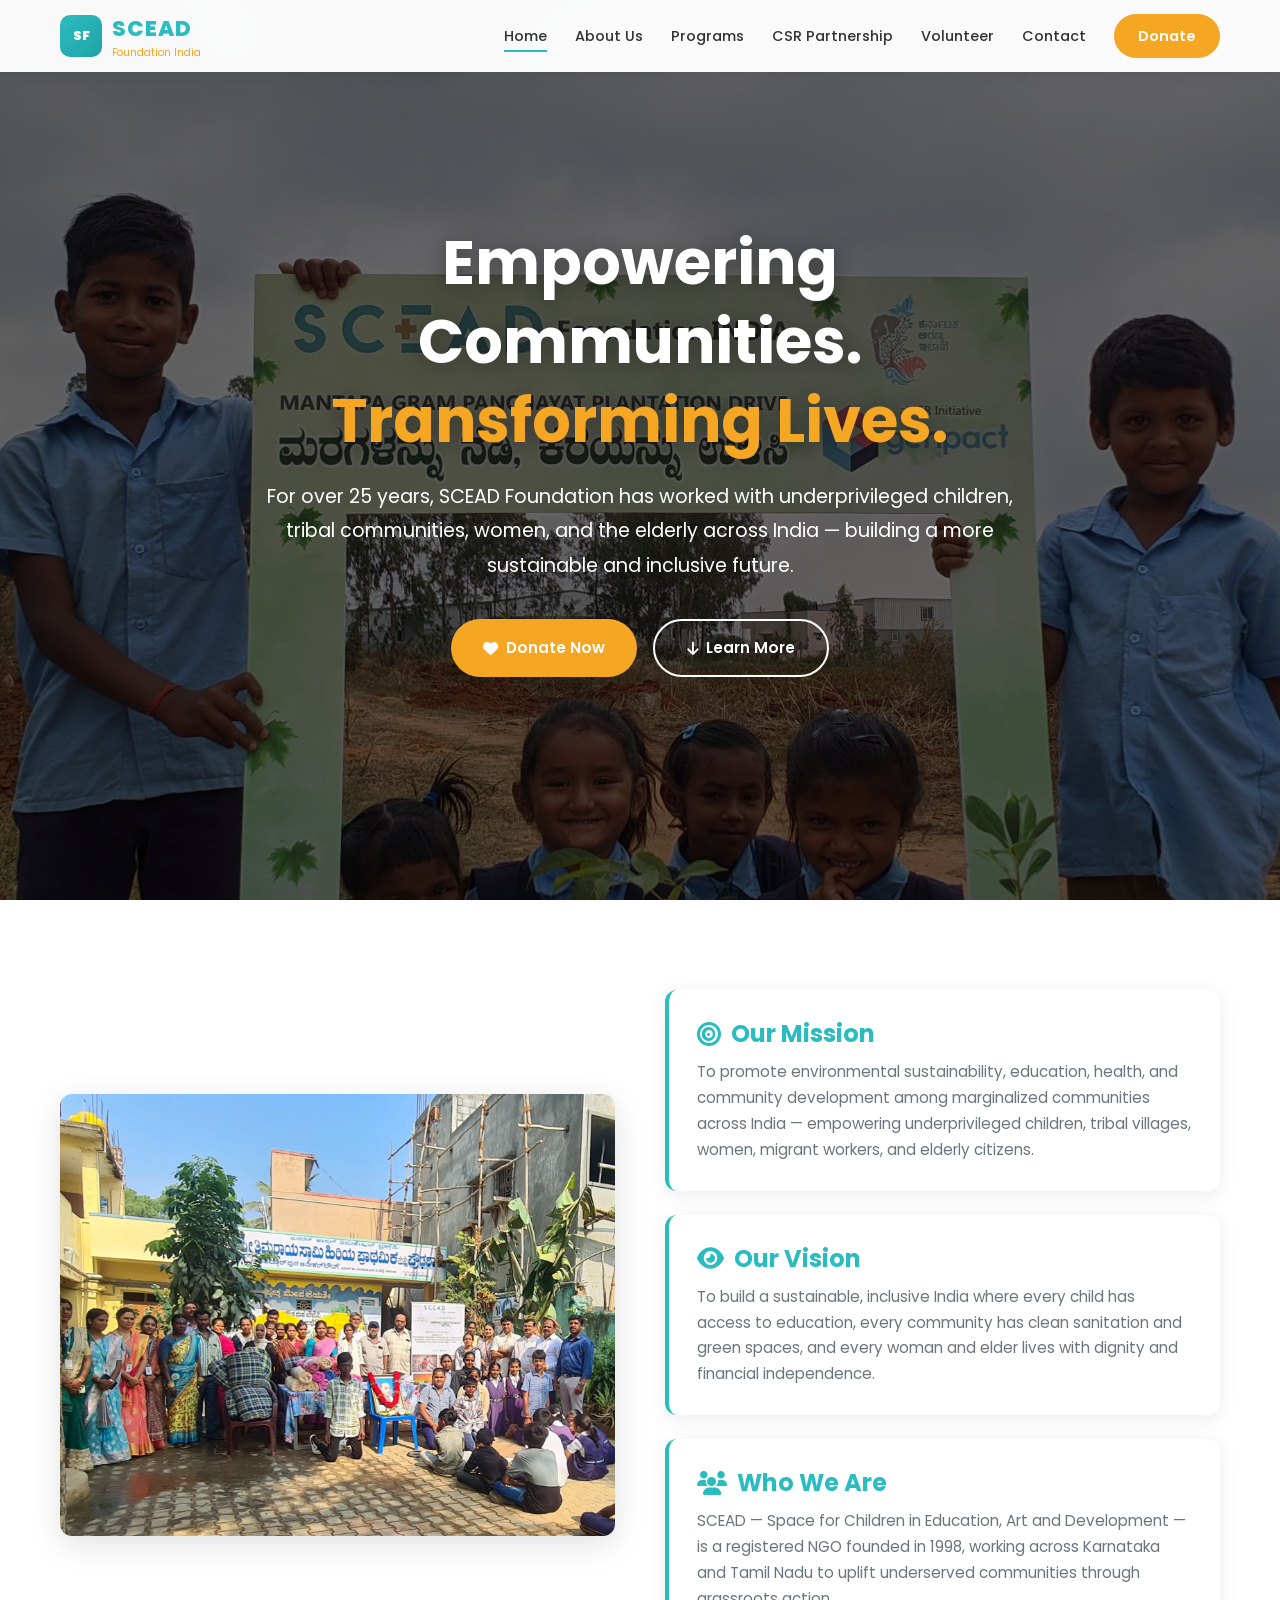
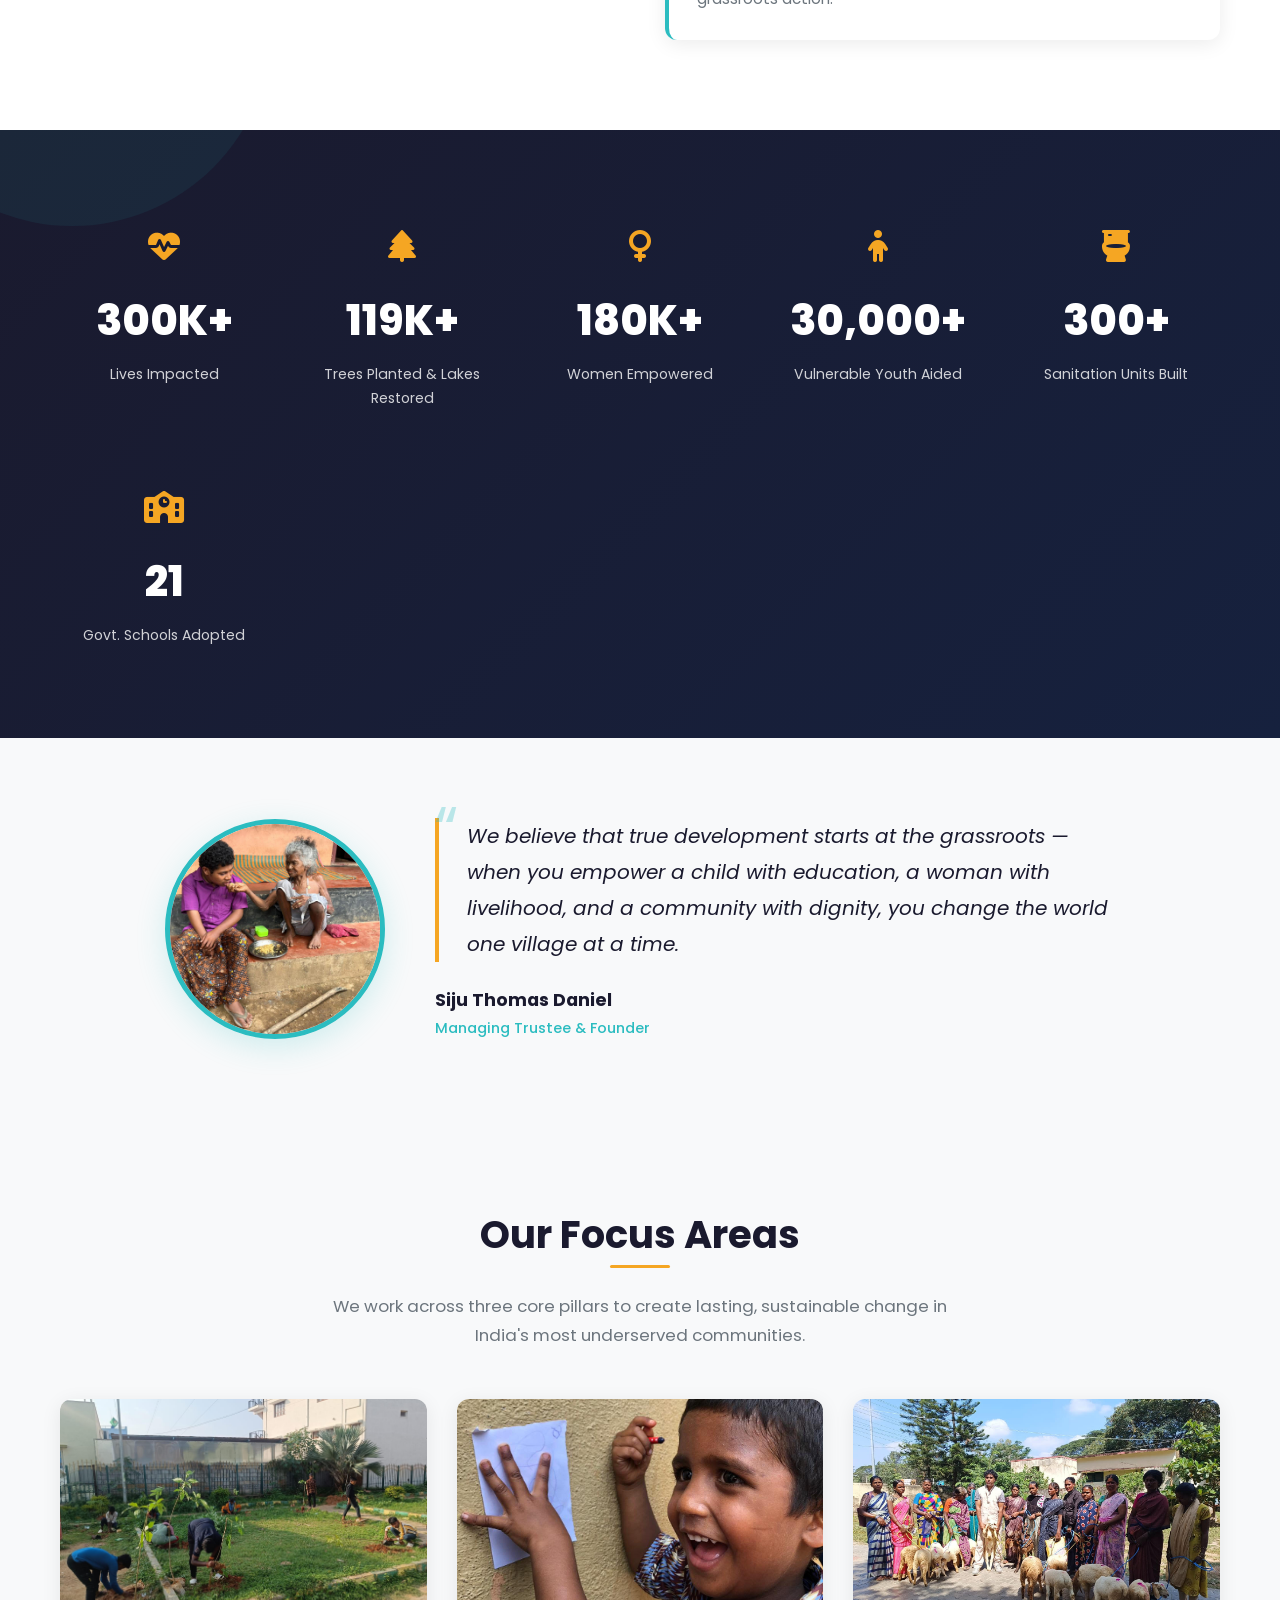
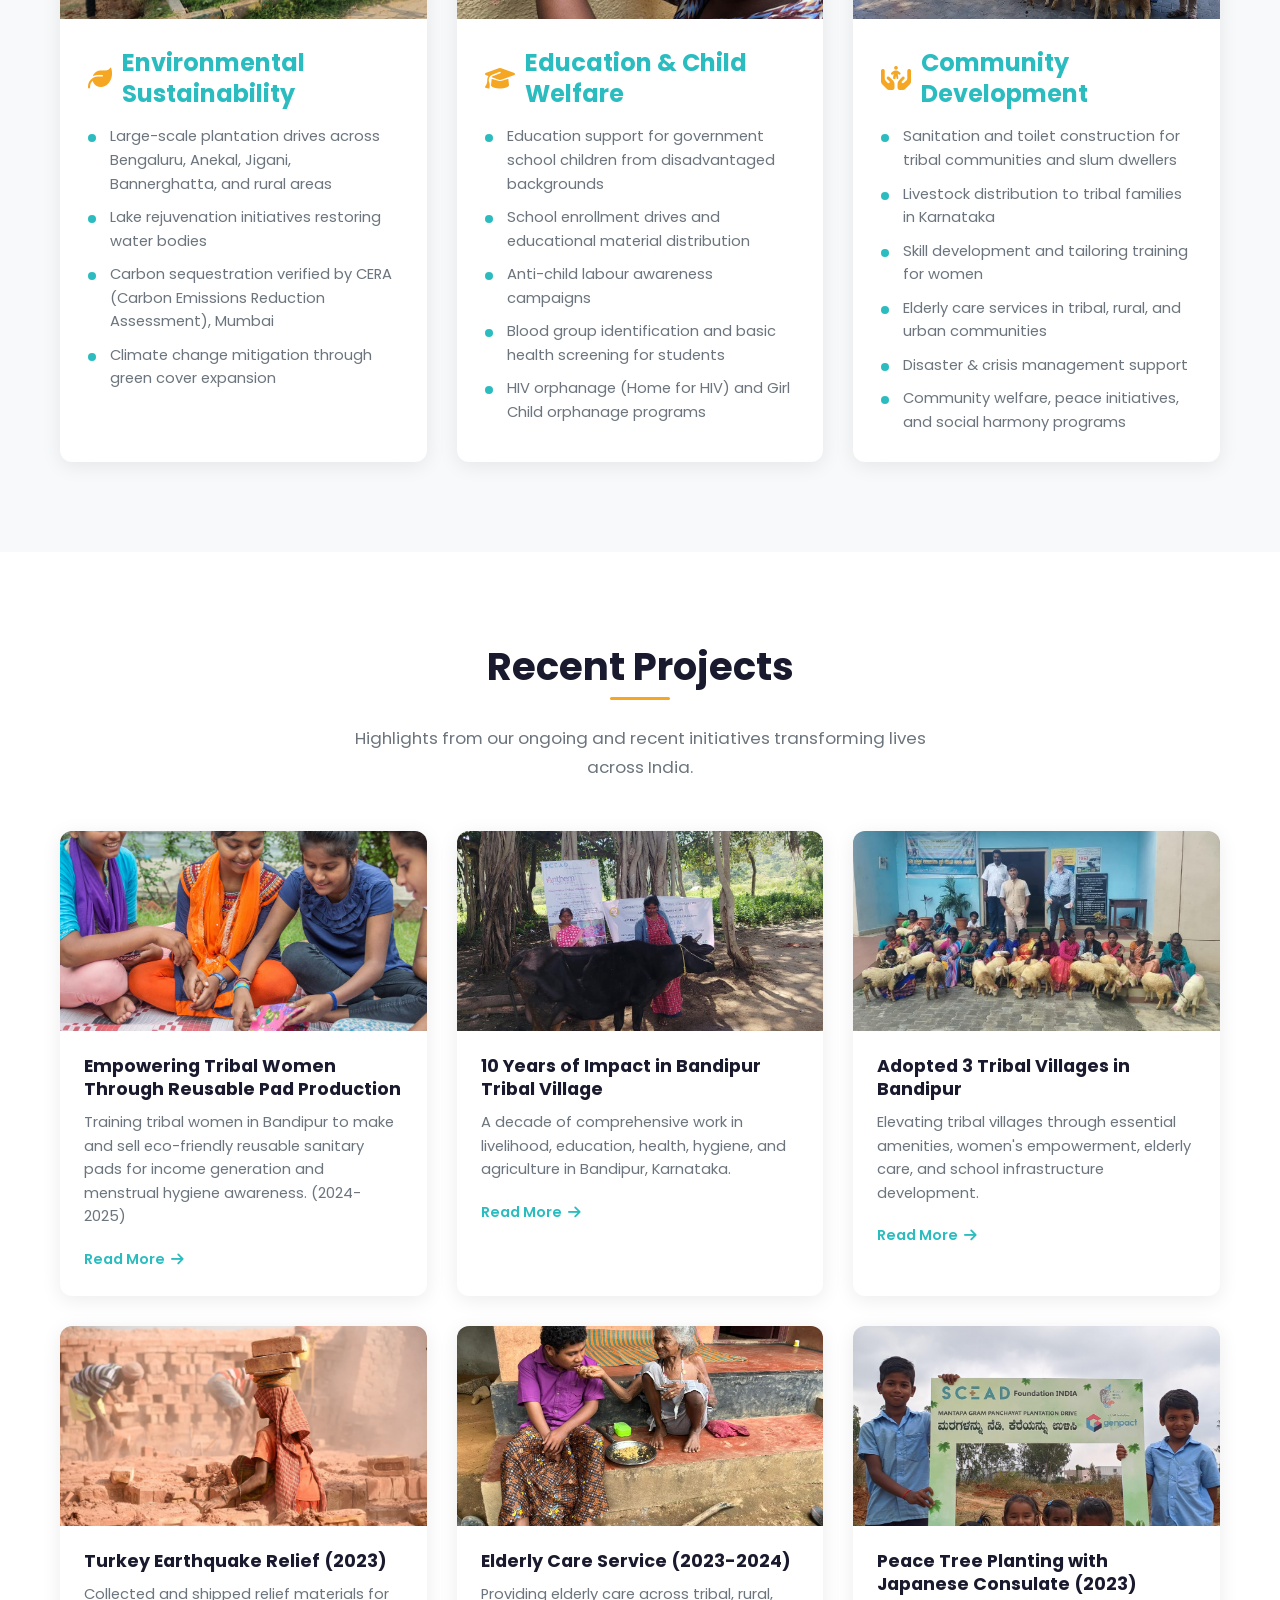
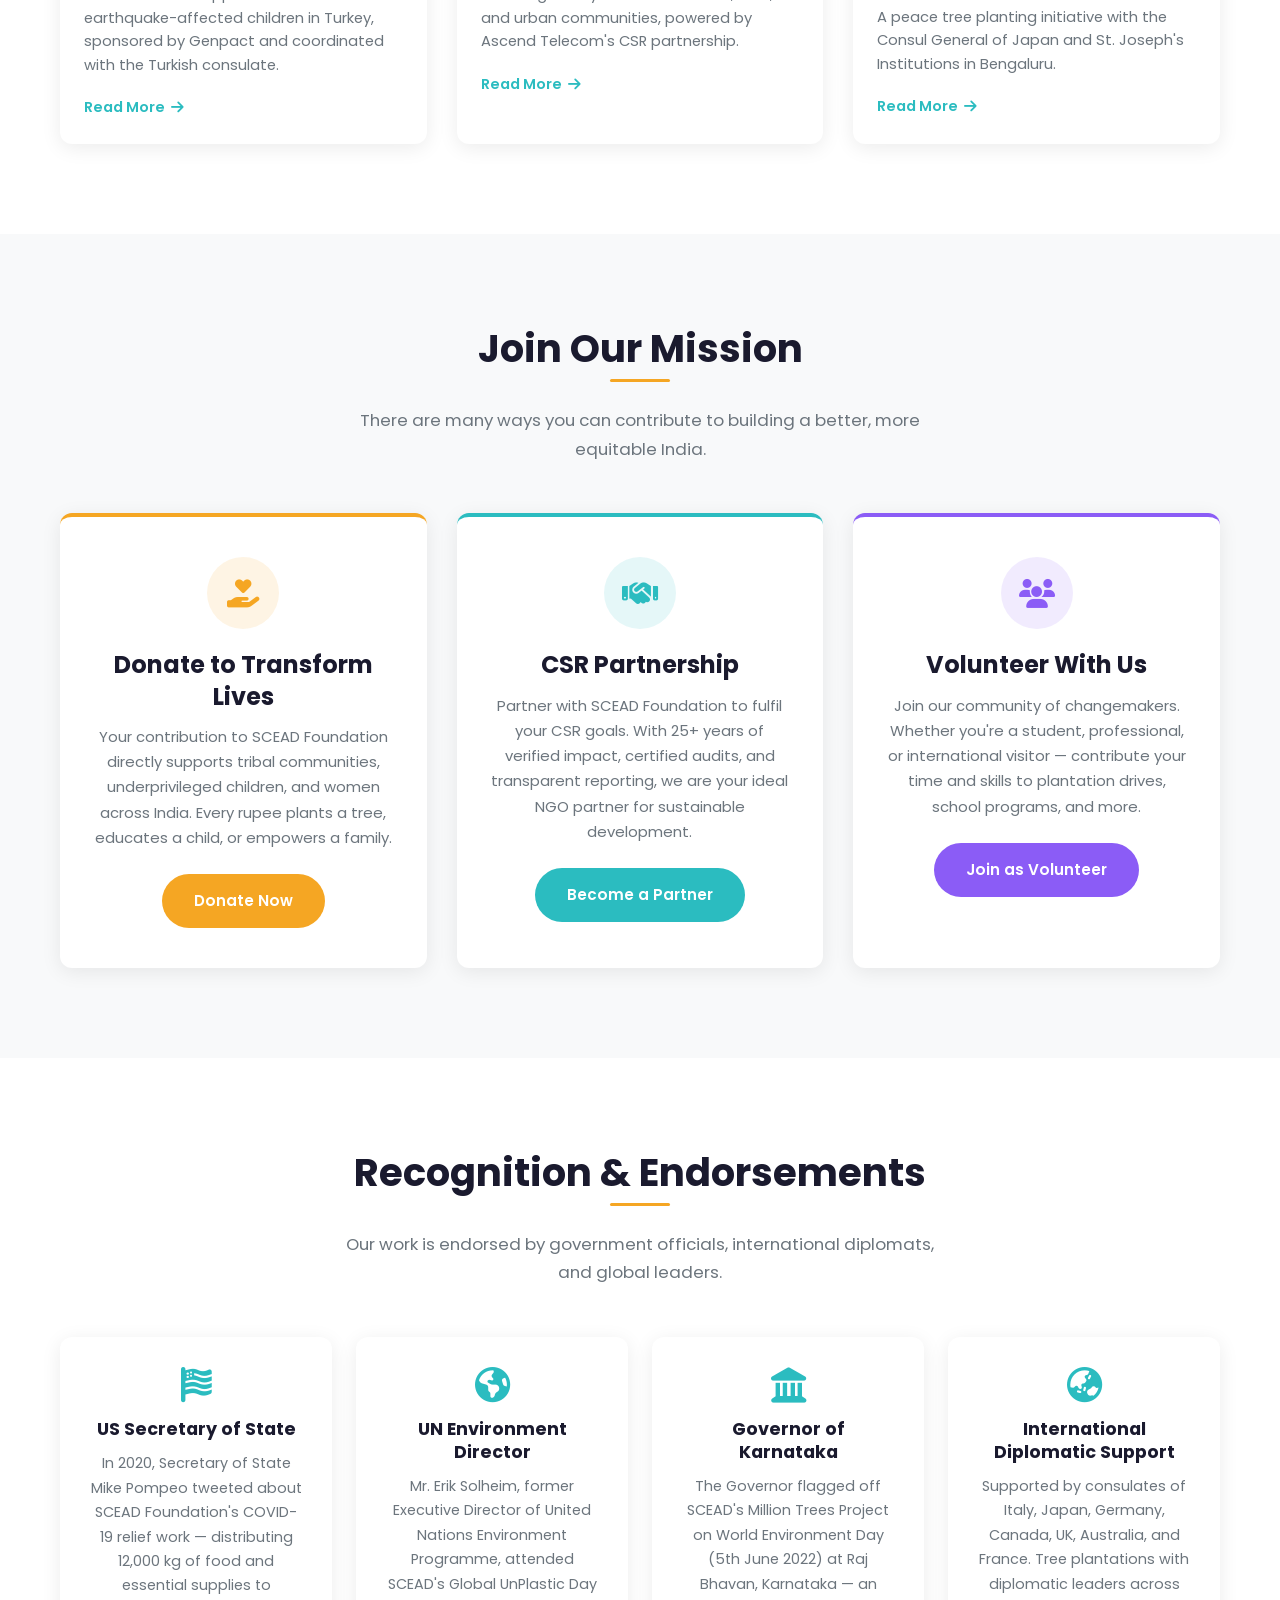
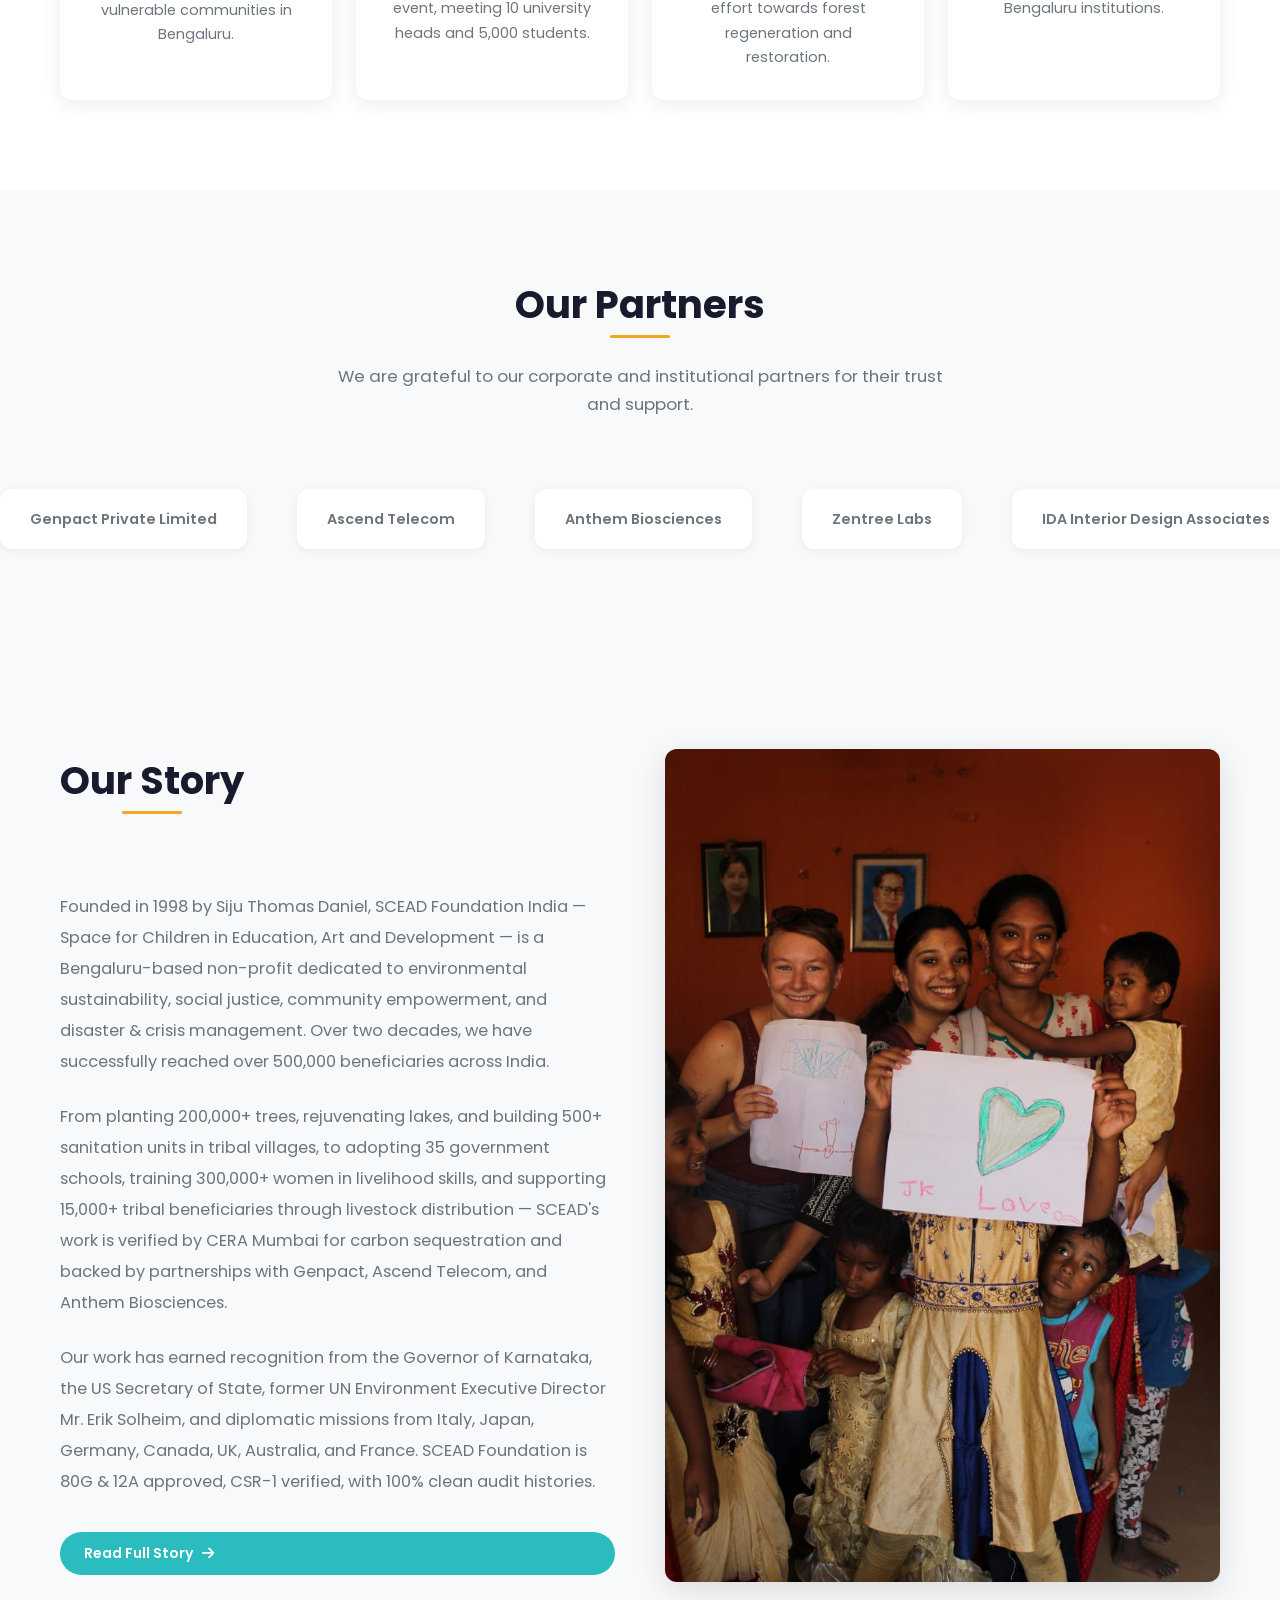
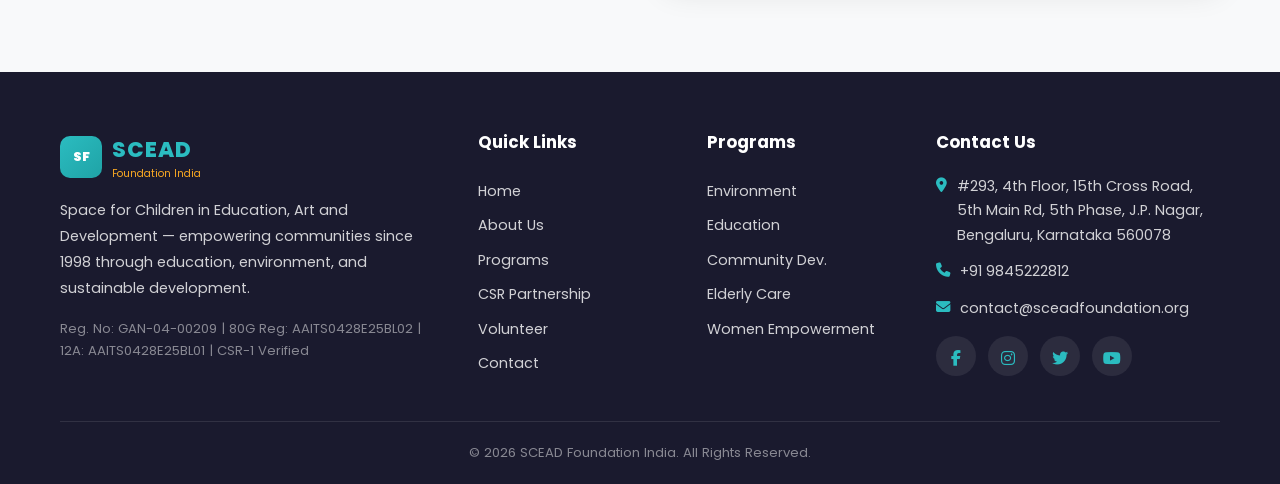
==== index.html @ 1545c1c3 "Add homepage with hero, about, impact stats, programs, projects, CTA sections" ====
<!DOCTYPE html>
<html lang="en">
<head>
  <meta charset="UTF-8">
  <meta name="viewport" content="width=device-width, initial-scale=1.0">
  <meta name="description" content="SCEAD Foundation India — Empowering communities through education, environment, and sustainable development since 1998. Donate, volunteer, or partner with us.">
  <title>SCEAD Foundation India — Empowering Communities, Transforming Lives</title>
  <link rel="preconnect" href="https://fonts.googleapis.com">
  <link rel="preconnect" href="https://fonts.gstatic.com" crossorigin>
  <link href="https://fonts.googleapis.com/css2?family=Poppins:wght@300;400;500;600;700;800&display=swap" rel="stylesheet">
  <link rel="stylesheet" href="https://cdnjs.cloudflare.com/ajax/libs/font-awesome/6.5.1/css/all.min.css">
  <link rel="stylesheet" href="styles.css">
</head>
<body>

  <!-- Navigation -->
  <nav class="navbar" role="navigation" aria-label="Main navigation">
    <div class="container">
      <a href="index.html" class="logo" aria-label="SCEAD Foundation Home">
        <div class="logo-icon">SF</div>
        <div class="logo-text">
          <span>SCEAD</span>
          <span>Foundation India</span>
        </div>
      </a>
      <div class="nav-links" id="navLinks">
        <a href="index.html" class="active">Home</a>
        <a href="about.html">About Us</a>
        <a href="programs.html">Programs</a>
        <a href="csr.html">CSR Partnership</a>
        <a href="volunteer.html">Volunteer</a>
        <a href="contact.html">Contact</a>
        <a href="#donate" class="nav-donate">Donate</a>
      </div>
      <button class="hamburger" id="hamburger" aria-label="Toggle navigation menu" aria-expanded="false">
        <span></span><span></span><span></span>
      </button>
    </div>
  </nav>

  <!-- Hero Section -->
  <section class="hero" id="home">
    <div class="hero-bg" style="background-image: url('images/children-plantation-banner.jpg');" role="img" aria-label="SCEAD Foundation school children at a plantation drive"></div>
    <div class="hero-content">
      <h1 data-aos="fade-up">Empowering Communities.<br><span>Transforming Lives.</span></h1>
      <p data-aos="fade-up" data-aos-delay="200">For over 25 years, SCEAD Foundation has worked with underprivileged children, tribal communities, women, and the elderly across India — building a more sustainable and inclusive future.</p>
      <div class="hero-buttons" data-aos="fade-up" data-aos-delay="400">
        <a href="#donate" class="btn btn-primary"><i class="fas fa-heart"></i> Donate Now</a>
        <a href="#about" class="btn btn-outline"><i class="fas fa-arrow-down"></i> Learn More</a>
      </div>
    </div>
  </section>

  <!-- About Section -->
  <section class="section" id="about">
    <div class="container">
      <div class="about-grid">
        <div class="about-image" data-aos="fade-right">
          <img src="images/community-gathering.jpg" alt="SCEAD Foundation community gathering and outreach event" loading="lazy">
        </div>
        <div class="about-cards" data-aos="fade-left">
          <div class="about-card">
            <h3><i class="fas fa-bullseye"></i> Our Mission</h3>
            <p>To promote environmental sustainability, education, health, and community development among marginalized communities across India — empowering underprivileged children, tribal villages, women, migrant workers, and elderly citizens.</p>
          </div>
          <div class="about-card">
            <h3><i class="fas fa-eye"></i> Our Vision</h3>
            <p>To build a sustainable, inclusive India where every child has access to education, every community has clean sanitation and green spaces, and every woman and elder lives with dignity and financial independence.</p>
          </div>
          <div class="about-card">
            <h3><i class="fas fa-users"></i> Who We Are</h3>
            <p>SCEAD — Space for Children in Education, Art and Development — is a registered NGO founded in 1998, working across Karnataka and Tamil Nadu to uplift underserved communities through grassroots action.</p>
          </div>
        </div>
      </div>
    </div>
  </section>

  <!-- Impact Stats -->
  <section class="stats-section" id="impact">
    <div class="container">
      <div class="stats-grid">
        <div class="stat-item" data-aos="fade-up">
          <div class="stat-icon"><i class="fas fa-heart-pulse"></i></div>
          <div class="stat-number" data-target="500" data-suffix="K+">0</div>
          <div class="stat-label">Lives Impacted</div>
        </div>
        <div class="stat-item" data-aos="fade-up" data-aos-delay="100">
          <div class="stat-icon"><i class="fas fa-tree"></i></div>
          <div class="stat-number" data-target="200" data-suffix="K+">0</div>
          <div class="stat-label">Trees Planted &amp; Lakes Restored</div>
        </div>
        <div class="stat-item" data-aos="fade-up" data-aos-delay="200">
          <div class="stat-icon"><i class="fas fa-venus"></i></div>
          <div class="stat-number" data-target="300" data-suffix="K+">0</div>
          <div class="stat-label">Women Empowered</div>
        </div>
        <div class="stat-item" data-aos="fade-up" data-aos-delay="300">
          <div class="stat-icon"><i class="fas fa-child"></i></div>
          <div class="stat-number" data-target="50000" data-suffix="+">0</div>
          <div class="stat-label">Vulnerable Youth Aided</div>
        </div>
        <div class="stat-item" data-aos="fade-up" data-aos-delay="400">
          <div class="stat-icon"><i class="fas fa-toilet"></i></div>
          <div class="stat-number" data-target="500" data-suffix="+">0</div>
          <div class="stat-label">Sanitation Units Built</div>
        </div>
        <div class="stat-item" data-aos="fade-up" data-aos-delay="500">
          <div class="stat-icon"><i class="fas fa-school"></i></div>
          <div class="stat-number" data-target="35" data-suffix="">0</div>
          <div class="stat-label">Govt. Schools Adopted</div>
        </div>
      </div>
    </div>
  </section>

  <!-- Founder Quote -->
  <section class="founder-section" id="founder">
    <div class="container">
      <div class="founder-grid">
        <div class="founder-photo" data-aos="zoom-in">
          <img src="images/elderly-care.jpg" alt="SCEAD Foundation founder's grassroots work with communities" loading="lazy">
        </div>
        <div class="founder-content" data-aos="fade-left">
          <blockquote>
            We believe that true development starts at the grassroots — when you empower a child with education, a woman with livelihood, and a community with dignity, you change the world one village at a time.
          </blockquote>
          <div class="founder-name">Siju Thomas Daniel</div>
          <div class="founder-title">Managing Trustee &amp; Founder</div>
        </div>
      </div>
    </div>
  </section>

  <!-- Focus Areas -->
  <section class="section section-alt" id="programs">
    <div class="container">
      <div class="section-header" data-aos="fade-up">
        <h2>Our Focus Areas</h2>
        <p>We work across three core pillars to create lasting, sustainable change in India's most underserved communities.</p>
      </div>
      <div class="focus-grid">
        <!-- Card 1 -->
        <div class="focus-card" data-aos="fade-up">
          <div class="focus-card-image">
            <img src="images/plantation-drive.jpg" alt="SCEAD Foundation tree plantation drive in Bengaluru" loading="lazy">
          </div>
          <div class="focus-card-body">
            <h3><i class="fas fa-leaf"></i> Environmental Sustainability</h3>
            <ul>
              <li>Large-scale plantation drives across Bengaluru, Anekal, Jigani, Bannerghatta, and rural areas</li>
              <li>Lake rejuvenation initiatives restoring water bodies</li>
              <li>Carbon sequestration verified by CERA (Carbon Emissions Reduction Assessment), Mumbai</li>
              <li>Climate change mitigation through green cover expansion</li>
            </ul>
          </div>
        </div>
        <!-- Card 2 -->
        <div class="focus-card" data-aos="fade-up" data-aos-delay="150">
          <div class="focus-card-image">
            <img src="images/child-learning.jpg" alt="SCEAD Foundation education support for underprivileged child" loading="lazy">
          </div>
          <div class="focus-card-body">
            <h3><i class="fas fa-graduation-cap"></i> Education &amp; Child Welfare</h3>
            <ul>
              <li>Education support for government school children from disadvantaged backgrounds</li>
              <li>School enrollment drives and educational material distribution</li>
              <li>Anti-child labour awareness campaigns</li>
              <li>Blood group identification and basic health screening for students</li>
              <li>HIV orphanage (Home for HIV) and Girl Child orphanage programs</li>
            </ul>
          </div>
        </div>
        <!-- Card 3 -->
        <div class="focus-card" data-aos="fade-up" data-aos-delay="300">
          <div class="focus-card-image">
            <img src="images/livestock-distribution-women.jpg" alt="SCEAD Foundation livestock distribution to tribal women" loading="lazy">
          </div>
          <div class="focus-card-body">
            <h3><i class="fas fa-hands-holding-child"></i> Community Development</h3>
            <ul>
              <li>Sanitation and toilet construction for tribal communities and slum dwellers</li>
              <li>Livestock distribution to tribal families in Karnataka</li>
              <li>Skill development and tailoring training for women</li>
              <li>Elderly care services in tribal, rural, and urban communities</li>
              <li>Disaster &amp; crisis management support</li>
              <li>Community welfare, peace initiatives, and social harmony programs</li>
            </ul>
          </div>
        </div>
      </div>
    </div>
  </section>

  <!-- Key Projects -->
  <section class="section" id="projects">
    <div class="container">
      <div class="section-header" data-aos="fade-up">
        <h2>Recent Projects</h2>
        <p>Highlights from our ongoing and recent initiatives transforming lives across India.</p>
      </div>
      <div class="projects-grid">
        <div class="project-card" data-aos="fade-up">
          <div class="project-card-image">
            <img src="images/saukhyam-pads.avif" alt="Tribal women making reusable sanitary pads — Saukhyam project" loading="lazy">
          </div>
          <div class="project-card-body">
            <h3>Empowering Tribal Women Through Reusable Pad Production</h3>
            <p>Training tribal women in Bandipur to make and sell eco-friendly reusable sanitary pads for income generation and menstrual hygiene awareness. (2024-2025)</p>
            <a href="programs.html" class="btn-sm">Read More <i class="fas fa-arrow-right"></i></a>
          </div>
        </div>
        <div class="project-card" data-aos="fade-up" data-aos-delay="100">
          <div class="project-card-image">
            <img src="images/cow-distribution-tribal.jpg" alt="SCEAD Foundation cow distribution in Bandipur tribal village" loading="lazy">
          </div>
          <div class="project-card-body">
            <h3>10 Years of Impact in Bandipur Tribal Village</h3>
            <p>A decade of comprehensive work in livelihood, education, health, hygiene, and agriculture in Bandipur, Karnataka.</p>
            <a href="programs.html" class="btn-sm">Read More <i class="fas fa-arrow-right"></i></a>
          </div>
        </div>
        <div class="project-card" data-aos="fade-up" data-aos-delay="200">
          <div class="project-card-image">
            <img src="images/livestock-event-group.jpg" alt="SCEAD Foundation tribal village adoption — livestock support" loading="lazy">
          </div>
          <div class="project-card-body">
            <h3>Adopted 3 Tribal Villages in Bandipur</h3>
            <p>Elevating tribal villages through essential amenities, women's empowerment, elderly care, and school infrastructure development.</p>
            <a href="programs.html" class="btn-sm">Read More <i class="fas fa-arrow-right"></i></a>
          </div>
        </div>
        <div class="project-card" data-aos="fade-up" data-aos-delay="100">
          <div class="project-card-image">
            <img src="images/child-labor-brickkilns.webp" alt="Child labor awareness — supporting vulnerable children" loading="lazy">
          </div>
          <div class="project-card-body">
            <h3>Turkey Earthquake Relief (2023)</h3>
            <p>Collected and shipped relief materials for earthquake-affected children in Turkey, sponsored by Genpact and coordinated with the Turkish consulate.</p>
            <a href="programs.html" class="btn-sm">Read More <i class="fas fa-arrow-right"></i></a>
          </div>
        </div>
        <div class="project-card" data-aos="fade-up" data-aos-delay="200">
          <div class="project-card-image">
            <img src="images/elderly-care.jpg" alt="SCEAD Foundation elderly care service" loading="lazy">
          </div>
          <div class="project-card-body">
            <h3>Elderly Care Service (2023-2024)</h3>
            <p>Providing elderly care across tribal, rural, and urban communities, powered by Ascend Telecom's CSR partnership.</p>
            <a href="programs.html" class="btn-sm">Read More <i class="fas fa-arrow-right"></i></a>
          </div>
        </div>
        <div class="project-card" data-aos="fade-up" data-aos-delay="300">
          <div class="project-card-image">
            <img src="images/children-plantation-banner.jpg" alt="SCEAD Foundation peace tree planting initiative" loading="lazy">
          </div>
          <div class="project-card-body">
            <h3>Peace Tree Planting with Japanese Consulate (2023)</h3>
            <p>A peace tree planting initiative with the Consul General of Japan and St. Joseph's Institutions in Bengaluru.</p>
            <a href="programs.html" class="btn-sm">Read More <i class="fas fa-arrow-right"></i></a>
          </div>
        </div>
      </div>
    </div>
  </section>

  <!-- CTA Cards -->
  <section class="section section-alt" id="donate">
    <div class="container">
      <div class="section-header" data-aos="fade-up">
        <h2>Join Our Mission</h2>
        <p>There are many ways you can contribute to building a better, more equitable India.</p>
      </div>
      <div class="cta-grid">
        <div class="cta-card" data-aos="fade-up">
          <div class="cta-icon"><i class="fas fa-hand-holding-heart"></i></div>
          <h3>Donate to Transform Lives</h3>
          <p>Your contribution to SCEAD Foundation directly supports tribal communities, underprivileged children, and women across India. Every rupee plants a tree, educates a child, or empowers a family.</p>
          <a href="#donate" class="btn btn-primary">Donate Now</a>
        </div>
        <div class="cta-card" data-aos="fade-up" data-aos-delay="150">
          <div class="cta-icon"><i class="fas fa-handshake"></i></div>
          <h3>CSR Partnership</h3>
          <p>Partner with SCEAD Foundation to fulfil your CSR goals. With 25+ years of verified impact, certified audits, and transparent reporting, we are your ideal NGO partner for sustainable development.</p>
          <a href="csr.html" class="btn btn-teal">Become a Partner</a>
        </div>
        <div class="cta-card" data-aos="fade-up" data-aos-delay="300">
          <div class="cta-icon"><i class="fas fa-users"></i></div>
          <h3>Volunteer With Us</h3>
          <p>Join our community of changemakers. Whether you're a student, professional, or international visitor — contribute your time and skills to plantation drives, school programs, and more.</p>
          <a href="volunteer.html" class="btn btn-teal" style="background: #8B5CF6;">Join as Volunteer</a>
        </div>
      </div>
    </div>
  </section>

  <!-- Recognition & Endorsements -->
  <section class="section" id="recognition">
    <div class="container">
      <div class="section-header" data-aos="fade-up">
        <h2>Recognition &amp; Endorsements</h2>
        <p>Our work is endorsed by government officials, international diplomats, and global leaders.</p>
      </div>
      <div class="info-grid">
        <div class="info-card" data-aos="fade-up">
          <i class="fas fa-flag-usa"></i>
          <h3>US Secretary of State</h3>
          <p>In 2020, Secretary of State Mike Pompeo tweeted about SCEAD Foundation's COVID-19 relief work — distributing 12,000 kg of food and essential supplies to vulnerable communities in Bengaluru.</p>
        </div>
        <div class="info-card" data-aos="fade-up" data-aos-delay="100">
          <i class="fas fa-globe-americas"></i>
          <h3>UN Environment Director</h3>
          <p>Mr. Erik Solheim, former Executive Director of United Nations Environment Programme, attended SCEAD's Global UnPlastic Day event, meeting 10 university heads and 5,000 students.</p>
        </div>
        <div class="info-card" data-aos="fade-up" data-aos-delay="200">
          <i class="fas fa-landmark"></i>
          <h3>Governor of Karnataka</h3>
          <p>The Governor flagged off SCEAD's Million Trees Project on World Environment Day (5th June 2022) at Raj Bhavan, Karnataka — an effort towards forest regeneration and restoration.</p>
        </div>
        <div class="info-card" data-aos="fade-up" data-aos-delay="300">
          <i class="fas fa-earth-asia"></i>
          <h3>International Diplomatic Support</h3>
          <p>Supported by consulates of Italy, Japan, Germany, Canada, UK, Australia, and France. Tree plantations with diplomatic leaders across Bengaluru institutions.</p>
        </div>
      </div>
    </div>
  </section>

  <!-- Partners -->
  <section class="section section-alt" id="partners">
    <div class="container">
      <div class="section-header" data-aos="fade-up">
        <h2>Our Partners</h2>
        <p>We are grateful to our corporate and institutional partners for their trust and support.</p>
      </div>
    </div>
    <div class="partners-wrapper">
      <div class="partners-track">
        <div class="partner-item">Genpact Private Limited</div>
        <div class="partner-item">Ascend Telecom</div>
        <div class="partner-item">Anthem Biosciences</div>
        <div class="partner-item">Zentree Labs</div>
        <div class="partner-item">IDA Interior Design Associates</div>
        <div class="partner-item">St. Joseph's Institutions</div>
        <div class="partner-item">Tower Vision India</div>
        <div class="partner-item">Mysore Wifiltronics Pvt. Ltd.</div>
        <div class="partner-item">Prashanti Uniforms</div>
        <div class="partner-item">Rotary Club of Bangalore Aagneya</div>
      </div>
    </div>
  </section>

  <!-- About Paragraph / Story -->
  <section class="section section-alt" id="story">
    <div class="container">
      <div class="about-grid">
        <div class="about-cards" data-aos="fade-right">
          <div class="section-header" style="text-align:left;">
            <h2>Our Story</h2>
          </div>
          <p style="color: var(--gray-600); font-size: 1.02rem; line-height: 1.9;">
            Founded in 1998 by Siju Thomas Daniel, SCEAD Foundation India — Space for Children in Education, Art and Development — is a Bengaluru-based non-profit dedicated to environmental sustainability, social justice, community empowerment, and disaster &amp; crisis management. Over two decades, we have successfully reached over 500,000 beneficiaries across India.
          </p>
          <p style="color: var(--gray-600); font-size: 1.02rem; line-height: 1.9;">
            From planting 200,000+ trees, rejuvenating lakes, and building 500+ sanitation units in tribal villages, to adopting 35 government schools, training 300,000+ women in livelihood skills, and supporting 15,000+ tribal beneficiaries through livestock distribution — SCEAD's work is verified by CERA Mumbai for carbon sequestration and backed by partnerships with Genpact, Ascend Telecom, and Anthem Biosciences.
          </p>
          <p style="color: var(--gray-600); font-size: 1.02rem; line-height: 1.9;">
            Our work has earned recognition from the Governor of Karnataka, the US Secretary of State, former UN Environment Executive Director Mr. Erik Solheim, and diplomatic missions from Italy, Japan, Germany, Canada, UK, Australia, and France. SCEAD Foundation is 80G &amp; 12A approved, CSR-1 verified, with 100% clean audit histories.
          </p>
          <a href="about.html" class="btn btn-teal btn-sm" style="margin-top: 10px;">Read Full Story <i class="fas fa-arrow-right"></i></a>
        </div>
        <div class="about-image" data-aos="fade-left">
          <img src="images/volunteer-children.jpg" alt="SCEAD Foundation volunteer with children" loading="lazy">
        </div>
      </div>
    </div>
  </section>

  <!-- Footer -->
  <footer class="footer" id="contact-footer">
    <div class="container">
      <div class="footer-grid">
        <div class="footer-about">
          <div class="logo" style="margin-bottom: 16px;">
            <div class="logo-icon">SF</div>
            <div class="logo-text">
              <span>SCEAD</span>
              <span>Foundation India</span>
            </div>
          </div>
          <p>Space for Children in Education, Art and Development — empowering communities since 1998 through education, environment, and sustainable development.</p>
          <div class="reg-info">Reg. No: GAN-04-00209 | 80G Reg: AAITS0428E25BL02 | 12A: AAITS0428E25BL01 | CSR-1 Verified</div>
        </div>
        <div class="footer-links">
          <h4>Quick Links</h4>
          <a href="index.html">Home</a>
          <a href="about.html">About Us</a>
          <a href="programs.html">Programs</a>
          <a href="csr.html">CSR Partnership</a>
          <a href="volunteer.html">Volunteer</a>
          <a href="contact.html">Contact</a>
        </div>
        <div class="footer-links">
          <h4>Programs</h4>
          <a href="programs.html#environment">Environment</a>
          <a href="programs.html#education">Education</a>
          <a href="programs.html#community">Community Dev.</a>
          <a href="programs.html#elderly">Elderly Care</a>
          <a href="programs.html#women">Women Empowerment</a>
        </div>
        <div class="footer-contact">
          <h4>Contact Us</h4>
          <p><i class="fas fa-map-marker-alt"></i> #293, 4th Floor, 15th Cross Road, 5th Main Rd, 5th Phase, J.P. Nagar, Bengaluru, Karnataka 560078</p>
          <p><i class="fas fa-phone"></i> +91 9845222812</p>
          <p><i class="fas fa-envelope"></i> contact@sceadfoundation.org</p>
          <div class="footer-social">
            <a href="#" aria-label="Facebook"><i class="fab fa-facebook-f"></i></a>
            <a href="#" aria-label="Instagram"><i class="fab fa-instagram"></i></a>
            <a href="#" aria-label="Twitter"><i class="fab fa-twitter"></i></a>
            <a href="#" aria-label="YouTube"><i class="fab fa-youtube"></i></a>
          </div>
        </div>
      </div>
      <div class="footer-bottom">
        &copy; 2026 SCEAD Foundation India. All Rights Reserved.
      </div>
    </div>
  </footer>

  <!-- Back to Top -->
  <button class="back-to-top" aria-label="Back to top"><i class="fas fa-chevron-up"></i></button>

  <!-- Mobile Donate Float -->
  <a href="#donate" class="donate-float"><i class="fas fa-heart"></i> Donate Now</a>

  <script src="scripts.js"></script>
</body>
</html>
---- styles.css ----
/* ============================================
   SCEAD Foundation India — Global Styles
   ============================================ */

/* ---------- CSS Variables ---------- */
:root {
  --primary: #2BBCC0;
  --primary-dark: #1FA3A6;
  --secondary: #F5A623;
  --secondary-dark: #D98E1B;
  --dark: #1A1A2E;
  --dark-text: #333333;
  --light-bg: #F8F9FA;
  --white: #FFFFFF;
  --gray-100: #f0f0f0;
  --gray-200: #e0e0e0;
  --gray-600: #6c757d;
  --shadow: 0 4px 20px rgba(0,0,0,0.08);
  --shadow-lg: 0 8px 32px rgba(0,0,0,0.12);
  --radius: 12px;
  --transition: 0.3s ease;
}

/* ---------- Reset & Base ---------- */
*, *::before, *::after { box-sizing: border-box; margin: 0; padding: 0; }

html {
  scroll-behavior: smooth;
  font-size: 16px;
}

body {
  font-family: 'Poppins', sans-serif;
  color: var(--dark-text);
  line-height: 1.7;
  overflow-x: hidden;
  background: var(--white);
}

img { max-width: 100%; height: auto; display: block; }
a { text-decoration: none; color: inherit; transition: color var(--transition); }
ul { list-style: none; }

.container {
  max-width: 1200px;
  margin: 0 auto;
  padding: 0 20px;
}

/* ---------- Typography ---------- */
h1, h2, h3, h4, h5, h6 {
  font-weight: 700;
  line-height: 1.3;
  color: var(--dark);
}

h1 { font-size: clamp(2rem, 5vw, 3.2rem); }
h2 { font-size: clamp(1.6rem, 4vw, 2.4rem); }
h3 { font-size: clamp(1.2rem, 3vw, 1.5rem); }

.section-header {
  text-align: center;
  margin-bottom: 50px;
}

.section-header h2 {
  margin-bottom: 12px;
  position: relative;
  display: inline-block;
}

.section-header h2::after {
  content: '';
  position: absolute;
  bottom: -8px;
  left: 50%;
  transform: translateX(-50%);
  width: 60px;
  height: 3px;
  background: var(--secondary);
  border-radius: 2px;
}

.section-header p {
  color: var(--gray-600);
  max-width: 620px;
  margin: 20px auto 0;
  font-size: 1.05rem;
}

/* ---------- Buttons ---------- */
.btn {
  display: inline-flex;
  align-items: center;
  gap: 8px;
  padding: 14px 32px;
  border-radius: 50px;
  font-family: 'Poppins', sans-serif;
  font-weight: 600;
  font-size: 0.95rem;
  border: none;
  cursor: pointer;
  transition: all var(--transition);
  text-align: center;
}

.btn-primary {
  background: var(--secondary);
  color: var(--white);
}
.btn-primary:hover {
  background: var(--secondary-dark);
  transform: translateY(-2px);
  box-shadow: 0 6px 20px rgba(245,166,35,0.4);
}

.btn-outline {
  background: transparent;
  color: var(--white);
  border: 2px solid var(--white);
}
.btn-outline:hover {
  background: var(--white);
  color: var(--dark);
  transform: translateY(-2px);
}

.btn-teal {
  background: var(--primary);
  color: var(--white);
}
.btn-teal:hover {
  background: var(--primary-dark);
  transform: translateY(-2px);
  box-shadow: 0 6px 20px rgba(43,188,192,0.4);
}

.btn-sm {
  padding: 10px 24px;
  font-size: 0.88rem;
}

/* ---------- Navigation ---------- */
.navbar {
  position: fixed;
  top: 0;
  left: 0;
  width: 100%;
  z-index: 1000;
  background: rgba(255,255,255,0.97);
  backdrop-filter: blur(10px);
  box-shadow: 0 2px 12px rgba(0,0,0,0.06);
  transition: all var(--transition);
}

.navbar .container {
  display: flex;
  align-items: center;
  justify-content: space-between;
  height: 72px;
}

.logo {
  display: flex;
  align-items: center;
  gap: 10px;
  font-size: 1.35rem;
  font-weight: 800;
  letter-spacing: 1px;
}

.logo-icon {
  width: 42px;
  height: 42px;
  background: linear-gradient(135deg, var(--primary), var(--primary-dark));
  border-radius: 10px;
  display: flex;
  align-items: center;
  justify-content: center;
  color: var(--white);
  font-weight: 900;
  font-size: 0.8rem;
  letter-spacing: 0;
}

.logo-text span:first-child { color: var(--primary); }
.logo-text span:last-child { color: var(--secondary); font-size: 0.65rem; display: block; font-weight: 400; letter-spacing: 0; margin-top: -4px; }

.nav-links {
  display: flex;
  align-items: center;
  gap: 28px;
}

.nav-links a {
  font-size: 0.9rem;
  font-weight: 500;
  color: var(--dark-text);
  position: relative;
  padding: 4px 0;
}

.nav-links a::after {
  content: '';
  position: absolute;
  bottom: 0;
  left: 0;
  width: 0;
  height: 2px;
  background: var(--primary);
  transition: width var(--transition);
}

.nav-links a:hover::after,
.nav-links a.active::after { width: 100%; }
.nav-links a:hover { color: var(--primary); }

.nav-donate {
  background: var(--secondary) !important;
  color: var(--white) !important;
  padding: 10px 24px !important;
  border-radius: 50px !important;
  font-weight: 600 !important;
}
.nav-donate::after { display: none !important; }
.nav-donate:hover {
  background: var(--secondary-dark) !important;
  color: var(--white) !important;
  transform: translateY(-1px);
  box-shadow: 0 4px 12px rgba(245,166,35,0.35);
}

/* Hamburger */
.hamburger {
  display: none;
  flex-direction: column;
  gap: 5px;
  cursor: pointer;
  padding: 4px;
  background: none;
  border: none;
}

.hamburger span {
  width: 26px;
  height: 2.5px;
  background: var(--dark);
  border-radius: 2px;
  transition: all var(--transition);
}

.hamburger.active span:nth-child(1) { transform: translateY(7.5px) rotate(45deg); }
.hamburger.active span:nth-child(2) { opacity: 0; }
.hamburger.active span:nth-child(3) { transform: translateY(-7.5px) rotate(-45deg); }

/* ---------- Hero ---------- */
.hero {
  position: relative;
  min-height: 100vh;
  display: flex;
  align-items: center;
  justify-content: center;
  overflow: hidden;
  background: var(--dark);
}

.hero-bg {
  position: absolute;
  inset: 0;
  background-size: cover;
  background-position: center;
  background-repeat: no-repeat;
  filter: brightness(0.4);
  transform: scale(1.05);
  transition: transform 8s ease;
}

.hero:hover .hero-bg { transform: scale(1.1); }

.hero-content {
  position: relative;
  z-index: 2;
  text-align: center;
  color: var(--white);
  max-width: 820px;
  padding: 0 20px;
}

.hero-content h1 {
  color: var(--white);
  font-size: clamp(2.2rem, 6vw, 3.8rem);
  margin-bottom: 20px;
  text-shadow: 0 2px 20px rgba(0,0,0,0.3);
}

.hero-content h1 span { color: var(--secondary); }

.hero-content p {
  font-size: clamp(1rem, 2vw, 1.2rem);
  margin-bottom: 36px;
  opacity: 0.92;
  line-height: 1.8;
}

.hero-buttons {
  display: flex;
  gap: 16px;
  justify-content: center;
  flex-wrap: wrap;
}

/* ---------- Section Padding ---------- */
.section { padding: 90px 0; }
.section-alt { background: var(--light-bg); }

/* ---------- About / Side-by-Side ---------- */
.about-grid {
  display: grid;
  grid-template-columns: 1fr 1fr;
  gap: 50px;
  align-items: center;
}

.about-image {
  border-radius: var(--radius);
  overflow: hidden;
  box-shadow: var(--shadow-lg);
  position: relative;
}

.about-image img {
  width: 100%;
  height: 100%;
  object-fit: cover;
  min-height: 400px;
}

.about-image::after {
  content: '';
  position: absolute;
  bottom: -15px;
  right: -15px;
  width: 100%;
  height: 100%;
  border: 3px solid var(--primary);
  border-radius: var(--radius);
  z-index: -1;
}

.about-cards {
  display: flex;
  flex-direction: column;
  gap: 24px;
}

.about-card {
  background: var(--white);
  padding: 28px;
  border-radius: var(--radius);
  box-shadow: var(--shadow);
  border-left: 4px solid var(--primary);
  transition: transform var(--transition);
}

.about-card:hover { transform: translateX(6px); }

.about-card h3 {
  margin-bottom: 10px;
  color: var(--primary);
  display: flex;
  align-items: center;
  gap: 10px;
}

.about-card p { color: var(--gray-600); font-size: 0.95rem; }

/* ---------- Impact Stats ---------- */
.stats-section {
  background: linear-gradient(135deg, var(--dark) 0%, #16213e 100%);
  padding: 70px 0;
  position: relative;
  overflow: hidden;
}

.stats-section::before {
  content: '';
  position: absolute;
  top: -50%;
  left: -10%;
  width: 400px;
  height: 400px;
  background: rgba(43,188,192,0.08);
  border-radius: 50%;
}

.stats-grid {
  display: grid;
  grid-template-columns: repeat(auto-fit, minmax(170px, 1fr));
  gap: 30px;
  text-align: center;
  position: relative;
  z-index: 1;
}

.stat-item {
  color: var(--white);
  padding: 20px 10px;
}

.stat-icon {
  font-size: 2rem;
  color: var(--secondary);
  margin-bottom: 12px;
}

.stat-number {
  font-size: 2.6rem;
  font-weight: 800;
  color: var(--white);
  margin-bottom: 6px;
}

.stat-number .suffix { font-size: 1.6rem; }

.stat-label {
  font-size: 0.88rem;
  opacity: 0.8;
  font-weight: 400;
}

/* ---------- Founder Quote ---------- */
.founder-section {
  background: var(--light-bg);
  padding: 80px 0;
}

.founder-grid {
  display: grid;
  grid-template-columns: auto 1fr;
  gap: 50px;
  align-items: center;
  max-width: 950px;
  margin: 0 auto;
}

.founder-photo {
  width: 220px;
  height: 220px;
  border-radius: 50%;
  overflow: hidden;
  border: 5px solid var(--primary);
  box-shadow: 0 8px 30px rgba(43,188,192,0.2);
}

.founder-photo img {
  width: 100%;
  height: 100%;
  object-fit: cover;
}

.founder-content blockquote {
  font-size: 1.25rem;
  font-style: italic;
  color: var(--dark);
  line-height: 1.8;
  position: relative;
  padding-left: 28px;
  border-left: 4px solid var(--secondary);
  margin-bottom: 24px;
}

.founder-content blockquote::before {
  content: '\201C';
  position: absolute;
  top: -20px;
  left: -5px;
  font-size: 4rem;
  color: var(--primary);
  opacity: 0.3;
  font-style: normal;
  line-height: 1;
}

.founder-name {
  font-weight: 700;
  font-size: 1.1rem;
  color: var(--dark);
}

.founder-title {
  color: var(--primary);
  font-size: 0.9rem;
  font-weight: 500;
}

/* ---------- Focus Areas / Work Themes ---------- */
.focus-grid {
  display: grid;
  grid-template-columns: repeat(auto-fit, minmax(340px, 1fr));
  gap: 30px;
}

.focus-card {
  background: var(--white);
  border-radius: var(--radius);
  overflow: hidden;
  box-shadow: var(--shadow);
  transition: all var(--transition);
  display: flex;
  flex-direction: column;
}

.focus-card:hover {
  transform: translateY(-8px);
  box-shadow: var(--shadow-lg);
}

.focus-card-image {
  height: 220px;
  overflow: hidden;
}

.focus-card-image img {
  width: 100%;
  height: 100%;
  object-fit: cover;
  transition: transform 0.5s ease;
}

.focus-card:hover .focus-card-image img { transform: scale(1.08); }

.focus-card-body {
  padding: 28px;
  flex: 1;
  display: flex;
  flex-direction: column;
}

.focus-card-body h3 {
  color: var(--primary);
  margin-bottom: 16px;
  display: flex;
  align-items: center;
  gap: 10px;
}

.focus-card-body h3 i { color: var(--secondary); }

.focus-card-body ul {
  list-style: none;
  display: flex;
  flex-direction: column;
  gap: 10px;
  flex: 1;
}

.focus-card-body ul li {
  position: relative;
  padding-left: 22px;
  font-size: 0.92rem;
  color: var(--gray-600);
  line-height: 1.6;
}

.focus-card-body ul li::before {
  content: '';
  position: absolute;
  left: 0;
  top: 9px;
  width: 8px;
  height: 8px;
  background: var(--primary);
  border-radius: 50%;
}

/* ---------- Projects ---------- */
.projects-grid {
  display: grid;
  grid-template-columns: repeat(auto-fit, minmax(340px, 1fr));
  gap: 30px;
}

.project-card {
  background: var(--white);
  border-radius: var(--radius);
  overflow: hidden;
  box-shadow: var(--shadow);
  transition: all var(--transition);
}

.project-card:hover {
  transform: translateY(-6px);
  box-shadow: var(--shadow-lg);
}

.project-card-image {
  height: 200px;
  overflow: hidden;
  position: relative;
}

.project-card-image img {
  width: 100%;
  height: 100%;
  object-fit: cover;
  transition: transform 0.5s ease;
}

.project-card:hover .project-card-image img { transform: scale(1.06); }

.project-card-body {
  padding: 24px;
}

.project-card-body h3 {
  font-size: 1.1rem;
  margin-bottom: 10px;
  color: var(--dark);
}

.project-card-body p {
  font-size: 0.92rem;
  color: var(--gray-600);
  margin-bottom: 16px;
  line-height: 1.6;
}

.project-card-body .btn-sm {
  color: var(--primary);
  font-weight: 600;
  padding: 0;
  font-size: 0.9rem;
  display: inline-flex;
  align-items: center;
  gap: 6px;
}

.project-card-body .btn-sm:hover { color: var(--primary-dark); gap: 10px; }

/* ---------- CTA Cards ---------- */
.cta-grid {
  display: grid;
  grid-template-columns: repeat(auto-fit, minmax(320px, 1fr));
  gap: 30px;
}

.cta-card {
  background: var(--white);
  border-radius: var(--radius);
  padding: 40px 30px;
  text-align: center;
  box-shadow: var(--shadow);
  transition: all var(--transition);
  border-top: 4px solid transparent;
}

.cta-card:nth-child(1) { border-top-color: var(--secondary); }
.cta-card:nth-child(2) { border-top-color: var(--primary); }
.cta-card:nth-child(3) { border-top-color: #8B5CF6; }

.cta-card:hover {
  transform: translateY(-8px);
  box-shadow: var(--shadow-lg);
}

.cta-icon {
  width: 72px;
  height: 72px;
  border-radius: 50%;
  display: flex;
  align-items: center;
  justify-content: center;
  margin: 0 auto 20px;
  font-size: 1.8rem;
}

.cta-card:nth-child(1) .cta-icon { background: rgba(245,166,35,0.12); color: var(--secondary); }
.cta-card:nth-child(2) .cta-icon { background: rgba(43,188,192,0.12); color: var(--primary); }
.cta-card:nth-child(3) .cta-icon { background: rgba(139,92,246,0.12); color: #8B5CF6; }

.cta-card h3 { margin-bottom: 12px; }

.cta-card p {
  color: var(--gray-600);
  font-size: 0.93rem;
  margin-bottom: 24px;
  line-height: 1.7;
}

/* ---------- Partners ---------- */
.partners-track {
  display: flex;
  gap: 50px;
  animation: scroll-partners 30s linear infinite;
  align-items: center;
}

.partners-wrapper {
  overflow: hidden;
  padding: 20px 0;
}

.partner-item {
  flex-shrink: 0;
  padding: 18px 30px;
  background: var(--white);
  border-radius: var(--radius);
  box-shadow: 0 2px 10px rgba(0,0,0,0.06);
  font-weight: 600;
  font-size: 0.9rem;
  color: var(--gray-600);
  white-space: nowrap;
  transition: all var(--transition);
}

.partner-item:hover {
  color: var(--primary);
  box-shadow: var(--shadow);
}

@keyframes scroll-partners {
  0% { transform: translateX(0); }
  100% { transform: translateX(-50%); }
}

/* ---------- Footer ---------- */
.footer {
  background: var(--dark);
  color: rgba(255,255,255,0.8);
  padding: 60px 0 0;
}

.footer-grid {
  display: grid;
  grid-template-columns: 2fr 1fr 1fr 1.5fr;
  gap: 40px;
  padding-bottom: 40px;
  border-bottom: 1px solid rgba(255,255,255,0.1);
}

.footer h4 {
  color: var(--white);
  margin-bottom: 20px;
  font-size: 1.05rem;
}

.footer-about p {
  font-size: 0.9rem;
  line-height: 1.8;
  margin-bottom: 16px;
}

.footer-about .reg-info {
  font-size: 0.82rem;
  opacity: 0.6;
  margin-top: 8px;
}

.footer-links a {
  display: block;
  padding: 5px 0;
  font-size: 0.9rem;
  transition: all var(--transition);
}

.footer-links a:hover { color: var(--primary); padding-left: 6px; }

.footer-contact p {
  display: flex;
  align-items: flex-start;
  gap: 10px;
  font-size: 0.9rem;
  margin-bottom: 12px;
}

.footer-contact i { color: var(--primary); margin-top: 4px; }

.footer-social {
  display: flex;
  gap: 12px;
  margin-top: 16px;
}

.footer-social a {
  width: 40px;
  height: 40px;
  border-radius: 50%;
  background: rgba(255,255,255,0.08);
  display: flex;
  align-items: center;
  justify-content: center;
  font-size: 1rem;
  transition: all var(--transition);
}

.footer-social a:hover {
  background: var(--primary);
  color: var(--white);
  transform: translateY(-3px);
}

.footer-bottom {
  text-align: center;
  padding: 20px 0;
  font-size: 0.82rem;
  opacity: 0.6;
}

/* ---------- Back to Top ---------- */
.back-to-top {
  position: fixed;
  bottom: 30px;
  right: 30px;
  width: 46px;
  height: 46px;
  background: var(--primary);
  color: var(--white);
  border: none;
  border-radius: 50%;
  display: flex;
  align-items: center;
  justify-content: center;
  font-size: 1.2rem;
  cursor: pointer;
  opacity: 0;
  visibility: hidden;
  transition: all var(--transition);
  z-index: 999;
  box-shadow: 0 4px 15px rgba(43,188,192,0.4);
}

.back-to-top.visible { opacity: 1; visibility: visible; }
.back-to-top:hover { background: var(--primary-dark); transform: translateY(-3px); }

/* ---------- Inner Page Hero ---------- */
.page-hero {
  padding: 140px 0 80px;
  background: linear-gradient(135deg, var(--dark) 0%, #16213e 100%);
  text-align: center;
  color: var(--white);
  position: relative;
  overflow: hidden;
}

.page-hero::before {
  content: '';
  position: absolute;
  top: -30%;
  right: -10%;
  width: 500px;
  height: 500px;
  background: rgba(43,188,192,0.06);
  border-radius: 50%;
}

.page-hero h1 {
  color: var(--white);
  margin-bottom: 12px;
}

.page-hero p {
  opacity: 0.8;
  font-size: 1.1rem;
  max-width: 600px;
  margin: 0 auto;
}

.breadcrumb {
  display: flex;
  gap: 8px;
  justify-content: center;
  margin-bottom: 20px;
  font-size: 0.9rem;
  opacity: 0.7;
}

.breadcrumb a:hover { color: var(--secondary); }
.breadcrumb span { color: var(--secondary); }

/* ---------- Forms ---------- */
.form-group {
  margin-bottom: 20px;
}

.form-group label {
  display: block;
  margin-bottom: 6px;
  font-weight: 500;
  font-size: 0.92rem;
  color: var(--dark);
}

.form-group input,
.form-group textarea,
.form-group select {
  width: 100%;
  padding: 14px 18px;
  border: 1.5px solid var(--gray-200);
  border-radius: 8px;
  font-family: 'Poppins', sans-serif;
  font-size: 0.95rem;
  transition: border-color var(--transition);
  background: var(--white);
  color: var(--dark-text);
}

.form-group input:focus,
.form-group textarea:focus,
.form-group select:focus {
  outline: none;
  border-color: var(--primary);
  box-shadow: 0 0 0 3px rgba(43,188,192,0.1);
}

.form-group textarea { resize: vertical; min-height: 120px; }

.form-grid {
  display: grid;
  grid-template-columns: 1fr 1fr;
  gap: 20px;
}

/* ---------- Timeline ---------- */
.timeline {
  position: relative;
  max-width: 800px;
  margin: 0 auto;
  padding: 20px 0;
}

.timeline::before {
  content: '';
  position: absolute;
  left: 50%;
  transform: translateX(-50%);
  width: 3px;
  height: 100%;
  background: var(--gray-200);
}

.timeline-item {
  position: relative;
  width: 50%;
  padding: 20px 40px;
}

.timeline-item:nth-child(odd) { left: 0; text-align: right; }
.timeline-item:nth-child(even) { left: 50%; }

.timeline-item::before {
  content: '';
  position: absolute;
  top: 30px;
  width: 16px;
  height: 16px;
  background: var(--primary);
  border: 3px solid var(--white);
  border-radius: 50%;
  box-shadow: 0 0 0 3px var(--primary);
  z-index: 1;
}

.timeline-item:nth-child(odd)::before { right: -8px; }
.timeline-item:nth-child(even)::before { left: -8px; }

.timeline-content {
  background: var(--white);
  padding: 24px;
  border-radius: var(--radius);
  box-shadow: var(--shadow);
}

.timeline-content h3 {
  color: var(--primary);
  font-size: 1rem;
  margin-bottom: 4px;
}

.timeline-content h4 {
  font-size: 1.1rem;
  margin-bottom: 8px;
}

.timeline-content p {
  font-size: 0.9rem;
  color: var(--gray-600);
}

/* ---------- Map ---------- */
.map-container {
  border-radius: var(--radius);
  overflow: hidden;
  box-shadow: var(--shadow);
  height: 400px;
}

.map-container iframe {
  width: 100%;
  height: 100%;
  border: 0;
}

/* ---------- Info Cards (CSR, etc.) ---------- */
.info-grid {
  display: grid;
  grid-template-columns: repeat(auto-fit, minmax(250px, 1fr));
  gap: 24px;
}

.info-card {
  background: var(--white);
  padding: 30px;
  border-radius: var(--radius);
  box-shadow: var(--shadow);
  text-align: center;
  transition: all var(--transition);
}

.info-card:hover {
  transform: translateY(-5px);
  box-shadow: var(--shadow-lg);
}

.info-card i {
  font-size: 2.2rem;
  color: var(--primary);
  margin-bottom: 16px;
}

.info-card h3 { margin-bottom: 10px; font-size: 1.1rem; }
.info-card p { font-size: 0.9rem; color: var(--gray-600); }

/* ---------- Gallery ---------- */
.gallery-grid {
  display: grid;
  grid-template-columns: repeat(auto-fit, minmax(280px, 1fr));
  gap: 20px;
}

.gallery-item {
  border-radius: var(--radius);
  overflow: hidden;
  box-shadow: var(--shadow);
  height: 250px;
  position: relative;
}

.gallery-item img {
  width: 100%;
  height: 100%;
  object-fit: cover;
  transition: transform 0.5s ease;
}

.gallery-item:hover img { transform: scale(1.08); }

.gallery-item .overlay {
  position: absolute;
  inset: 0;
  background: linear-gradient(to top, rgba(0,0,0,0.7), transparent);
  display: flex;
  align-items: flex-end;
  padding: 20px;
  opacity: 0;
  transition: opacity var(--transition);
}

.gallery-item:hover .overlay { opacity: 1; }

.gallery-item .overlay p {
  color: var(--white);
  font-size: 0.9rem;
  font-weight: 500;
}

/* ---------- Responsive ---------- */
@media (max-width: 992px) {
  .nav-links {
    position: fixed;
    top: 72px;
    left: 0;
    width: 100%;
    background: var(--white);
    flex-direction: column;
    padding: 30px;
    gap: 16px;
    box-shadow: 0 10px 30px rgba(0,0,0,0.1);
    transform: translateY(-120%);
    transition: transform var(--transition);
    z-index: 999;
  }

  .nav-links.active { transform: translateY(0); }
  .hamburger { display: flex; }

  .about-grid { grid-template-columns: 1fr; }
  .about-image::after { display: none; }

  .founder-grid {
    grid-template-columns: 1fr;
    text-align: center;
  }

  .founder-photo { margin: 0 auto; }

  .founder-content blockquote {
    border-left: none;
    padding-left: 0;
    border-top: 4px solid var(--secondary);
    padding-top: 20px;
  }

  .footer-grid {
    grid-template-columns: 1fr 1fr;
  }

  .focus-grid { grid-template-columns: 1fr; }
  .projects-grid { grid-template-columns: 1fr; }
  .cta-grid { grid-template-columns: 1fr; }

  .timeline::before { left: 20px; }
  .timeline-item { width: 100%; left: 0 !important; text-align: left !important; padding-left: 50px; padding-right: 20px; }
  .timeline-item::before { left: 12px !important; right: auto !important; }
}

@media (max-width: 768px) {
  .section { padding: 60px 0; }

  .hero-content h1 { font-size: 2rem; }

  .stats-grid { grid-template-columns: repeat(2, 1fr); gap: 20px; }
  .stat-number { font-size: 2rem; }

  .footer-grid { grid-template-columns: 1fr; }

  .form-grid { grid-template-columns: 1fr; }

  .page-hero { padding: 120px 0 60px; }
}

@media (max-width: 480px) {
  .stats-grid { grid-template-columns: repeat(2, 1fr); }

  .hero-buttons { flex-direction: column; align-items: center; }

  .container { padding: 0 16px; }
}

/* ---------- Animations ---------- */
[data-aos] {
  opacity: 0;
  transition-property: opacity, transform;
}

[data-aos].aos-animate { opacity: 1; }

/* Donate floating btn on mobile */
.donate-float {
  display: none;
  position: fixed;
  bottom: 20px;
  left: 50%;
  transform: translateX(-50%);
  z-index: 998;
  background: var(--secondary);
  color: var(--white);
  padding: 14px 36px;
  border-radius: 50px;
  font-weight: 700;
  font-size: 0.95rem;
  box-shadow: 0 6px 24px rgba(245,166,35,0.5);
  animation: pulse-donate 2s infinite;
}

@media (max-width: 768px) {
  .donate-float { display: flex; align-items: center; gap: 8px; }
  .back-to-top { bottom: 80px; }
}

@keyframes pulse-donate {
  0%, 100% { box-shadow: 0 6px 24px rgba(245,166,35,0.5); }
  50% { box-shadow: 0 6px 32px rgba(245,166,35,0.7); }
}
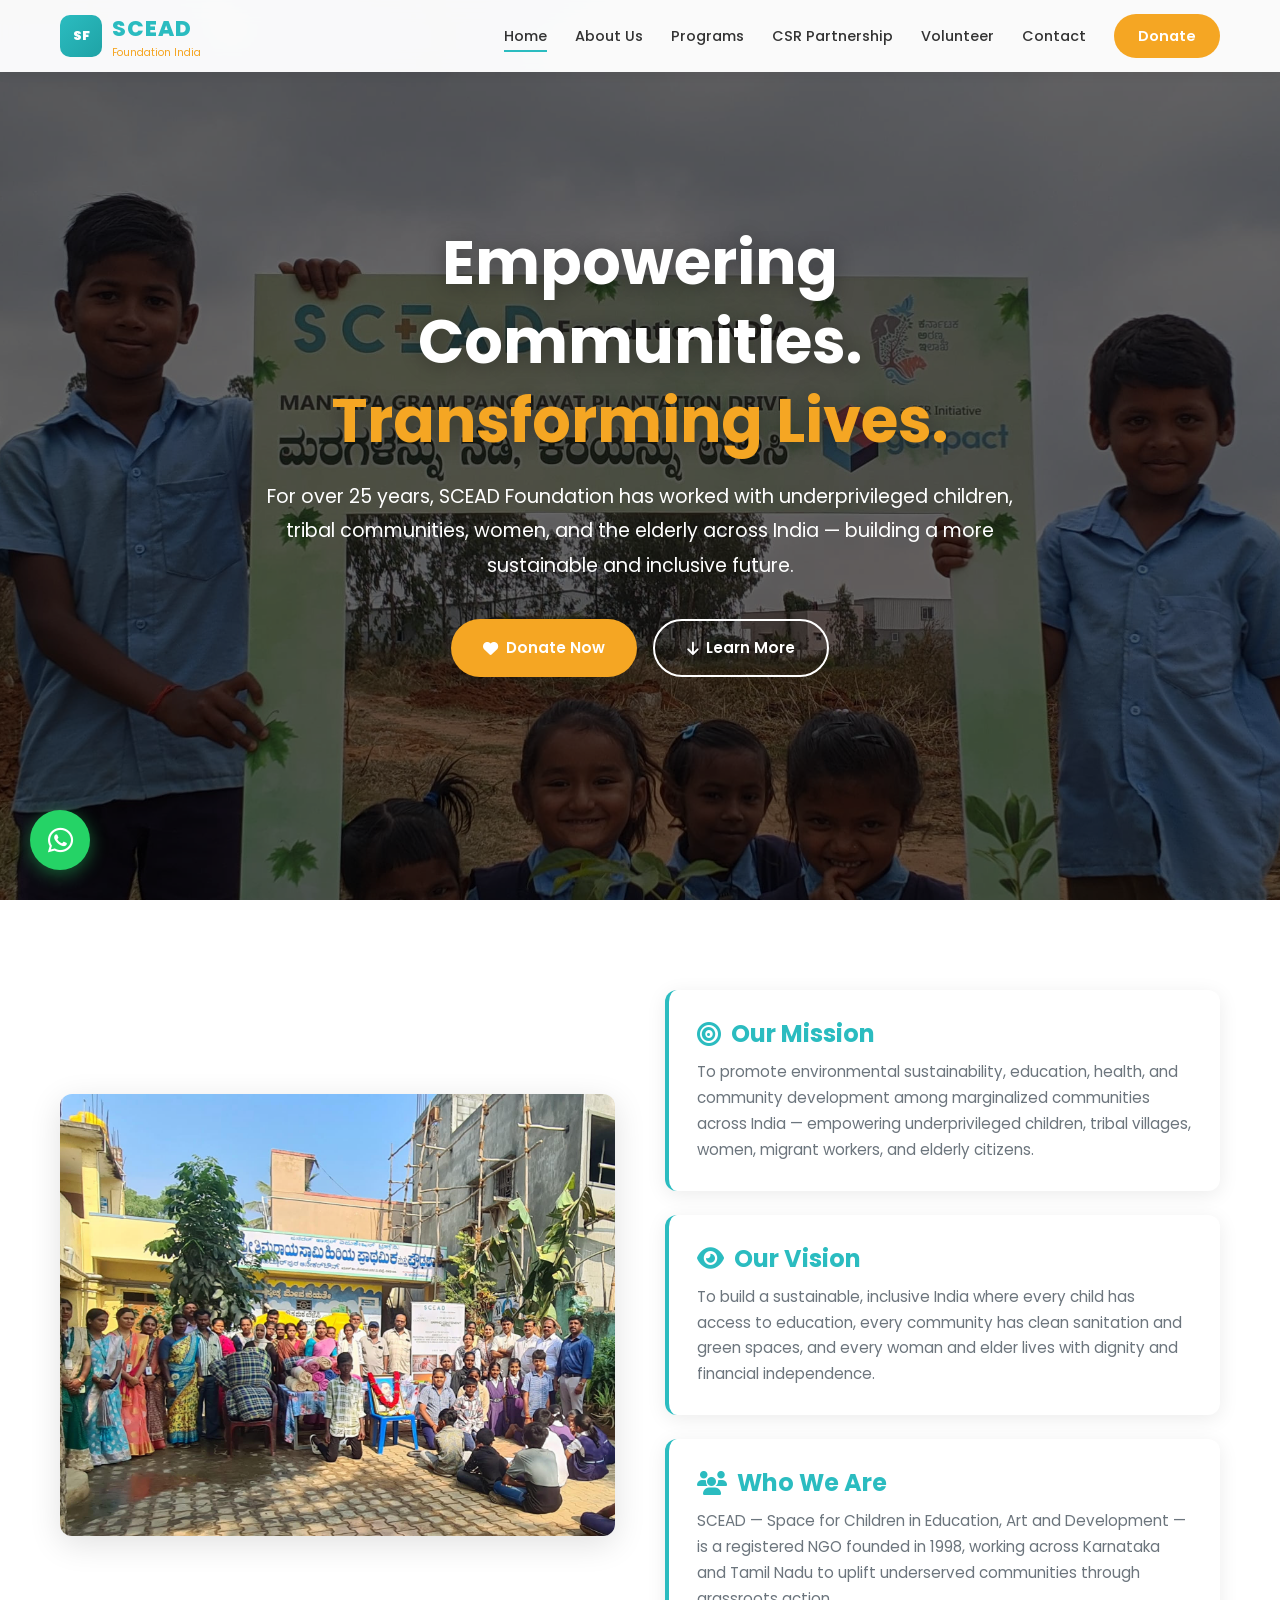
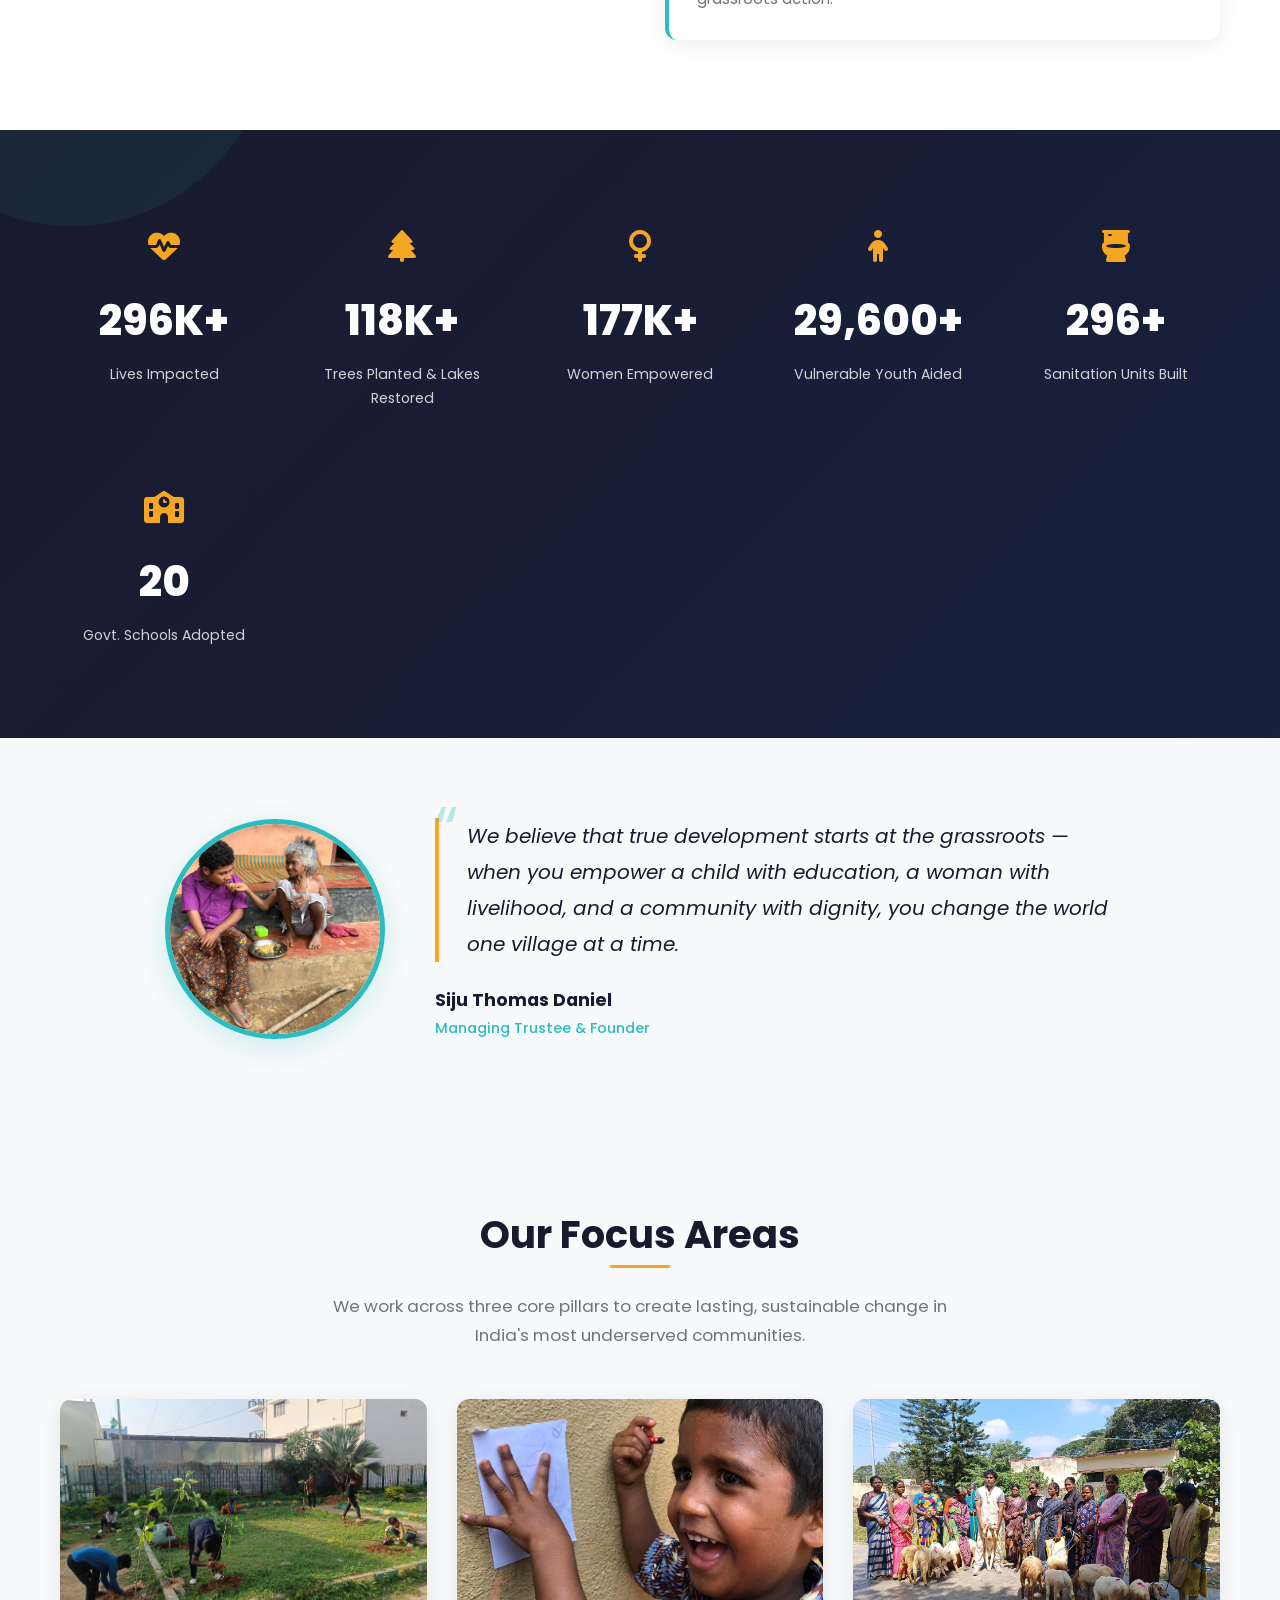
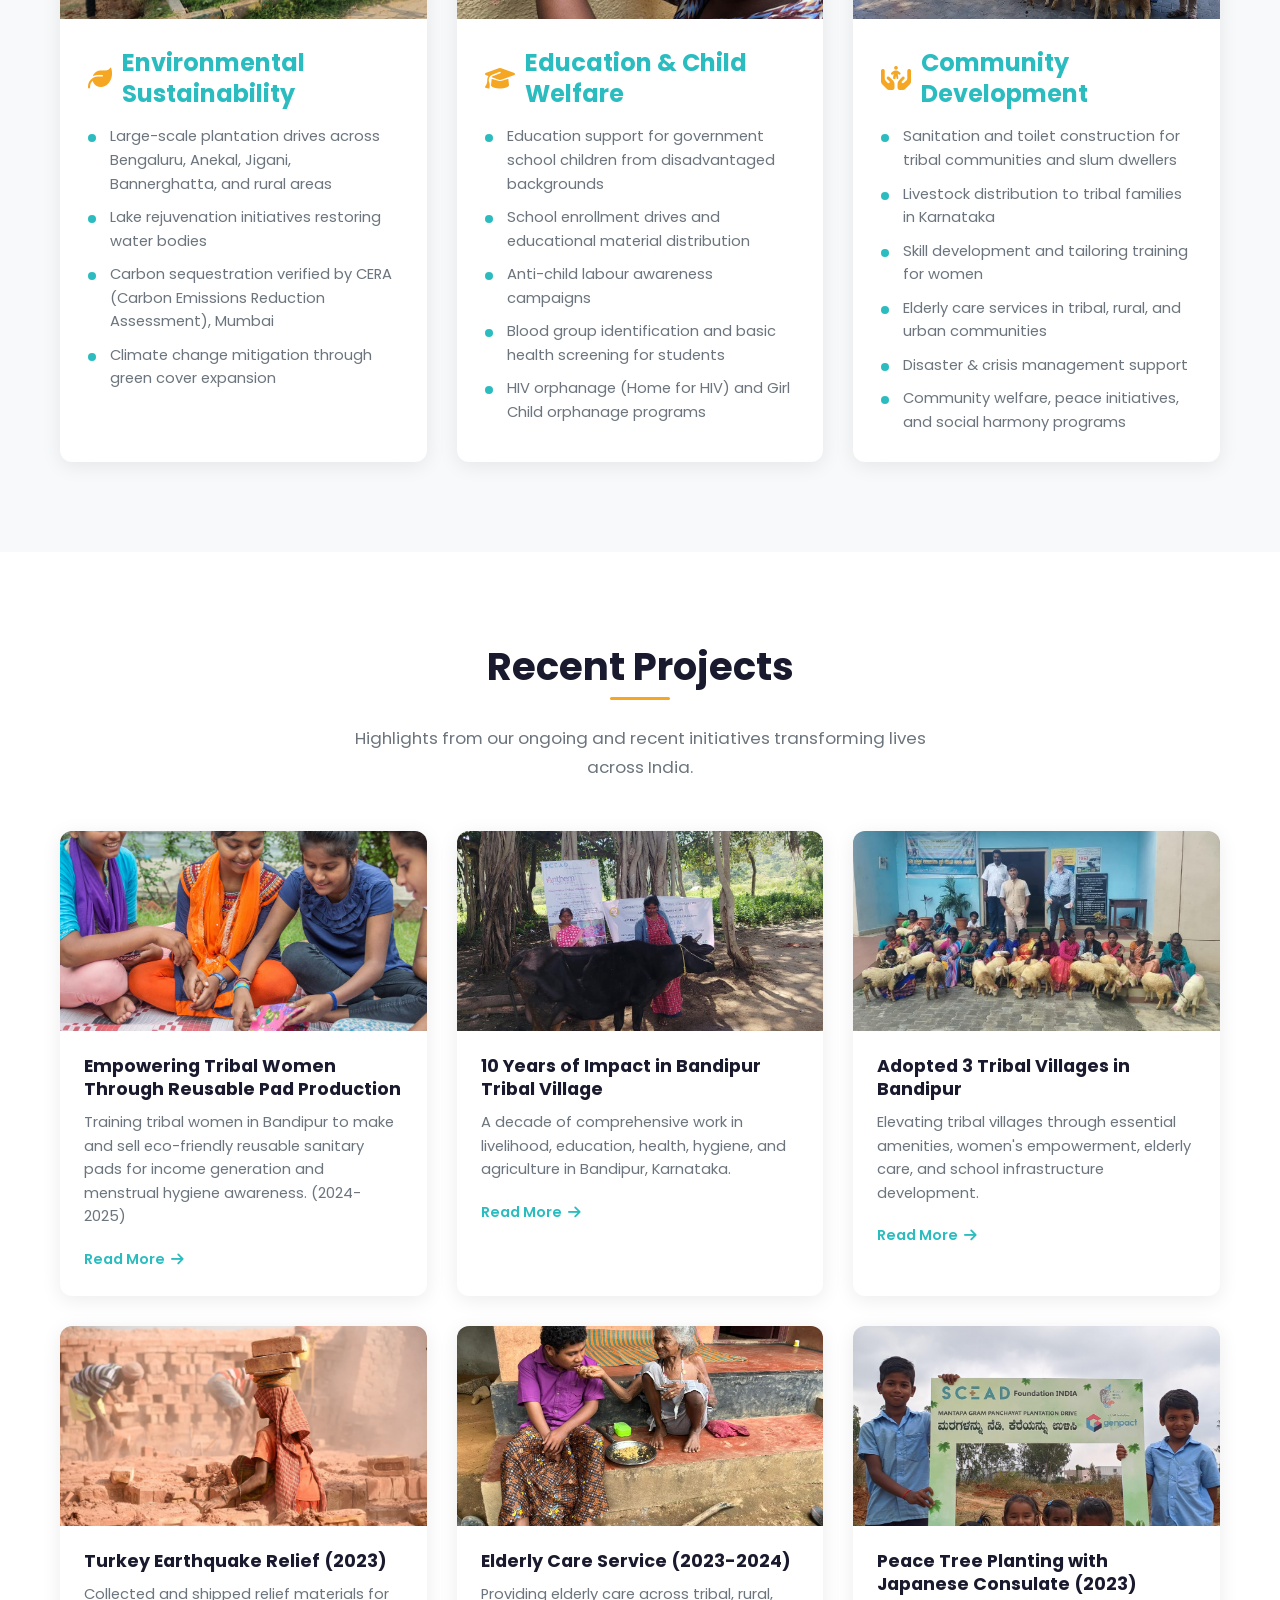
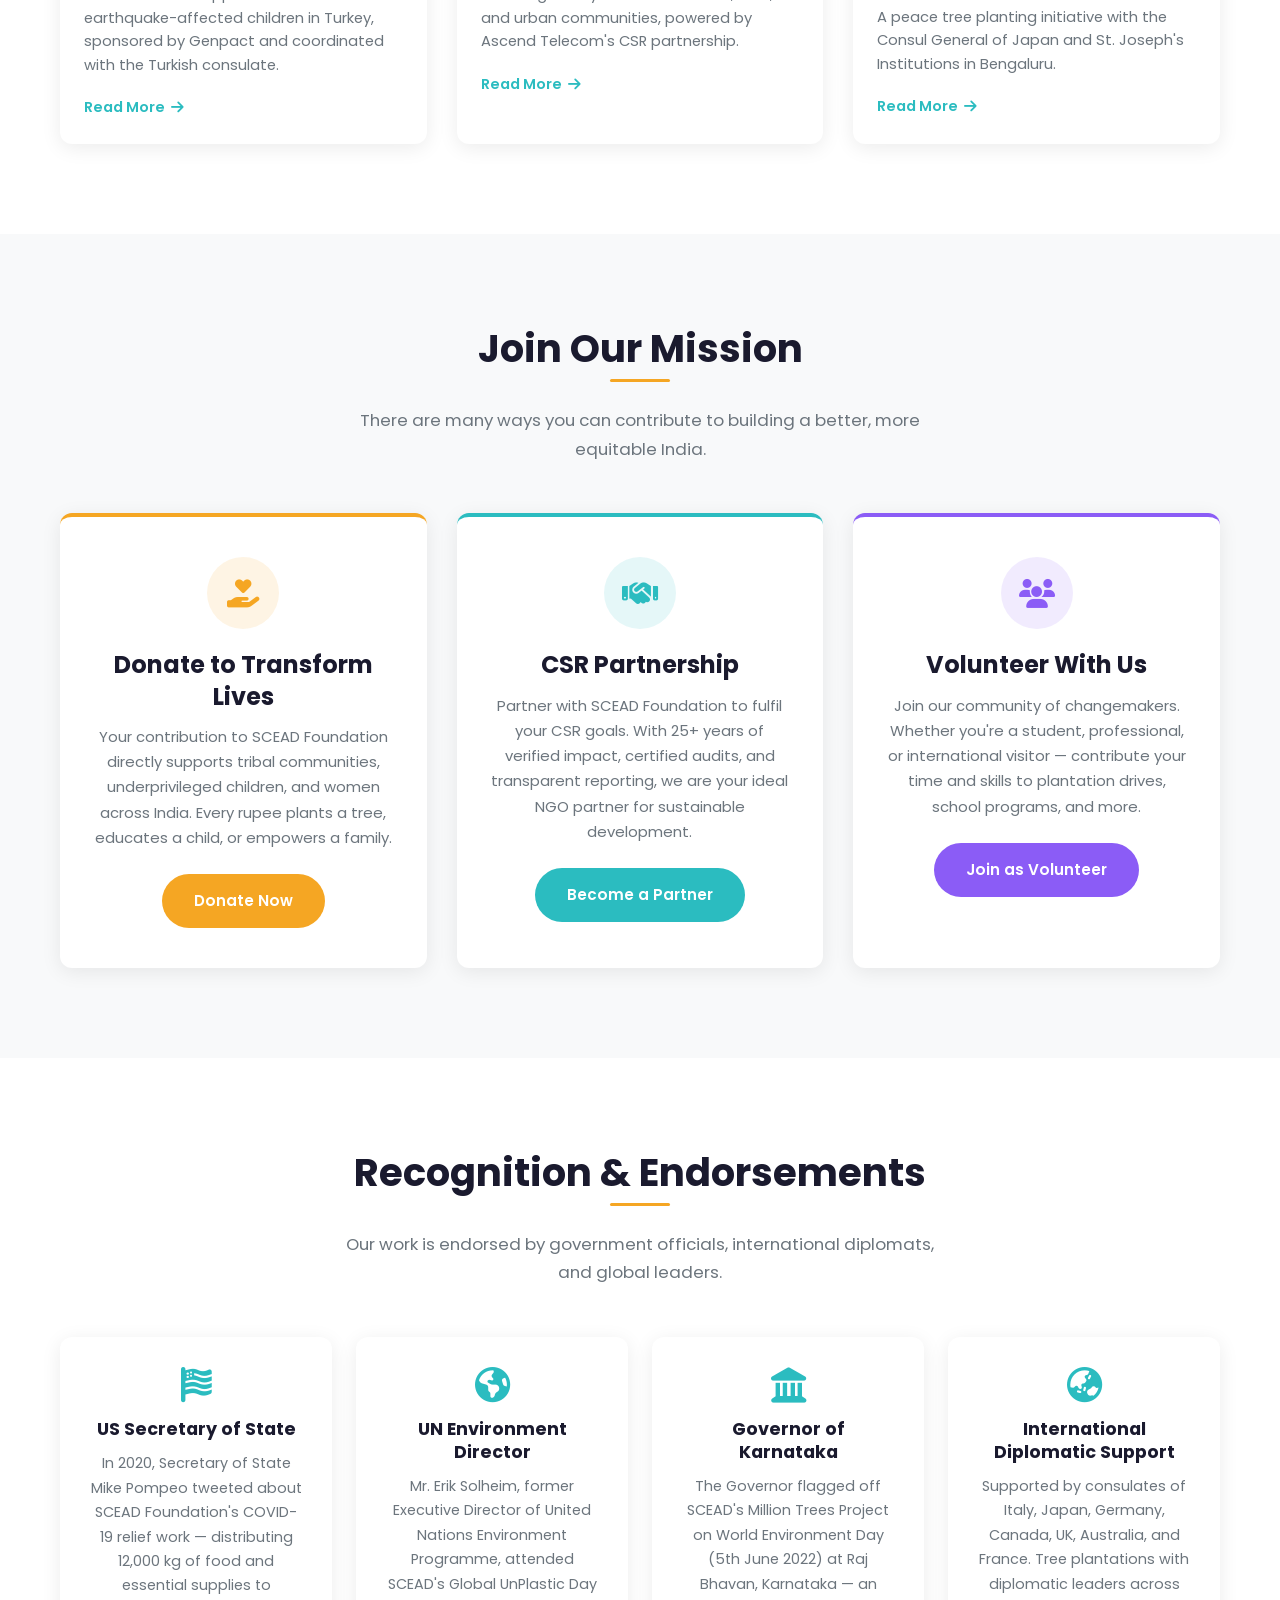
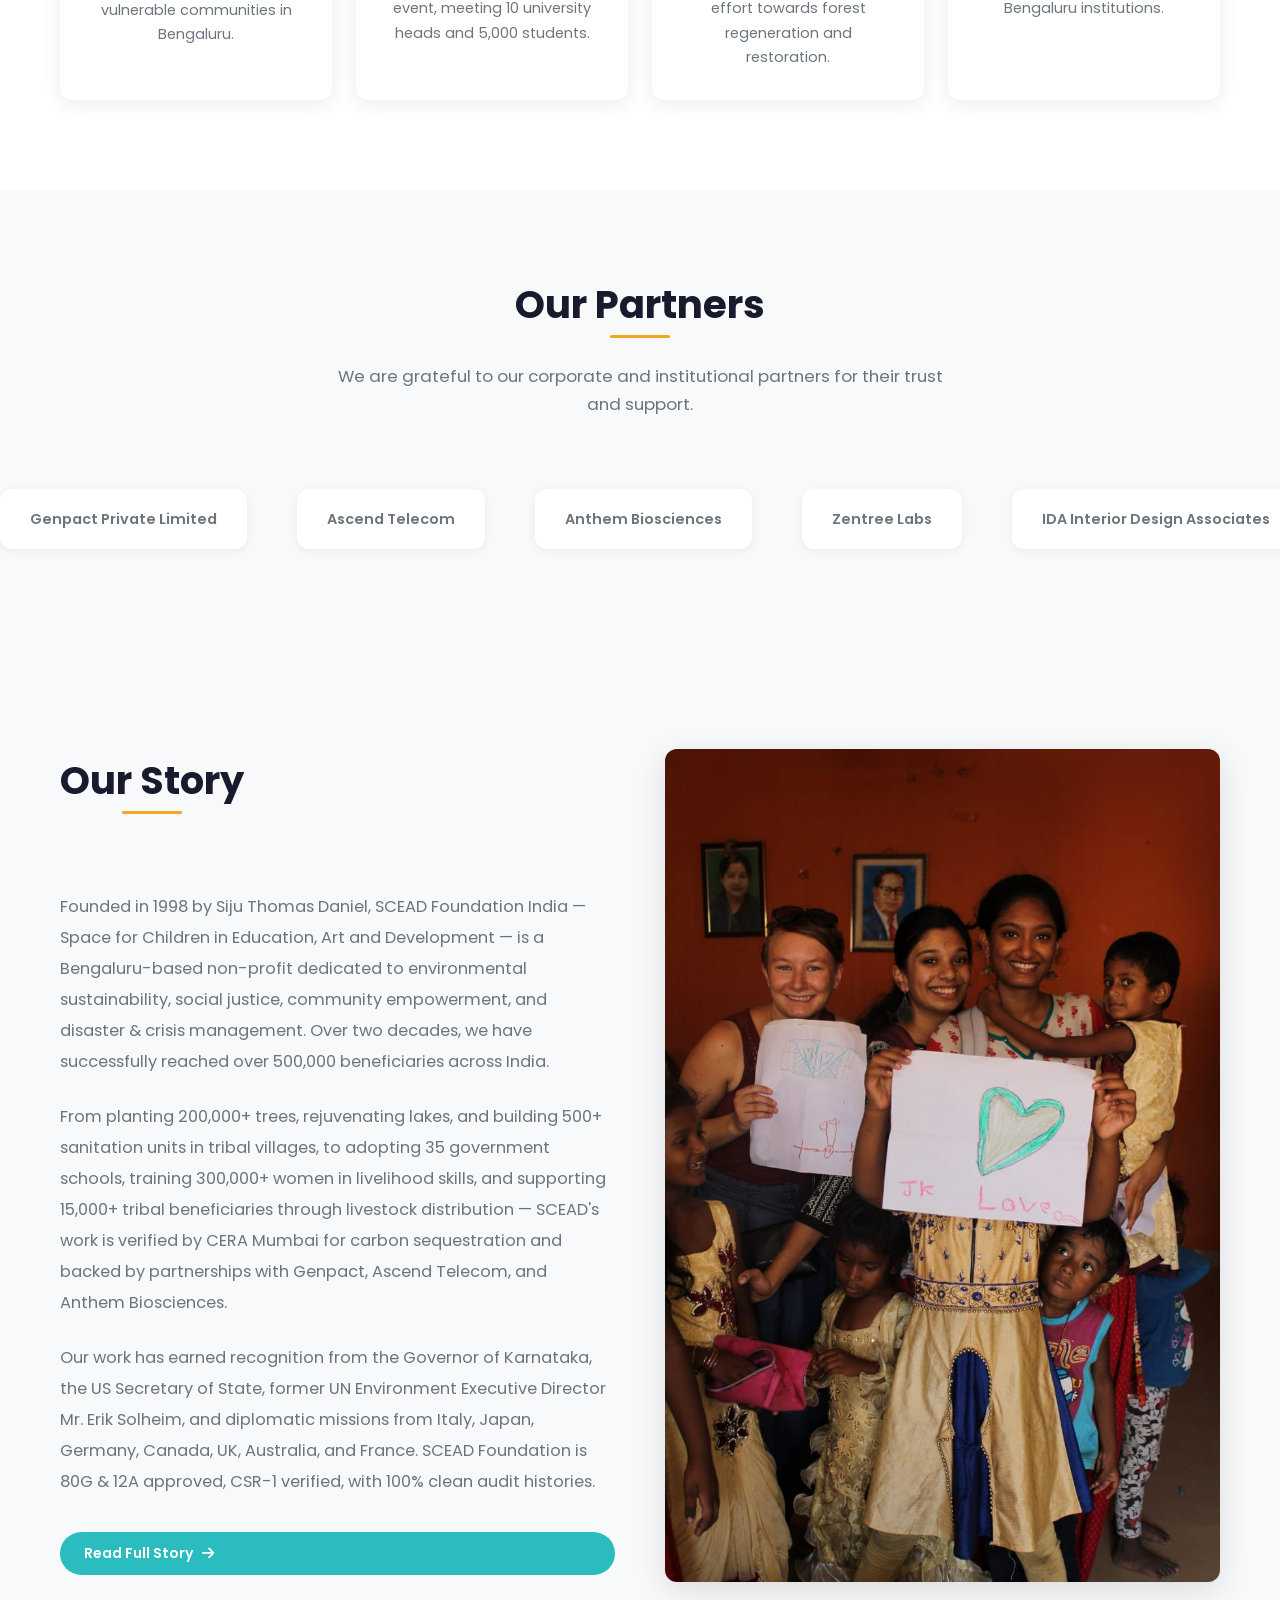
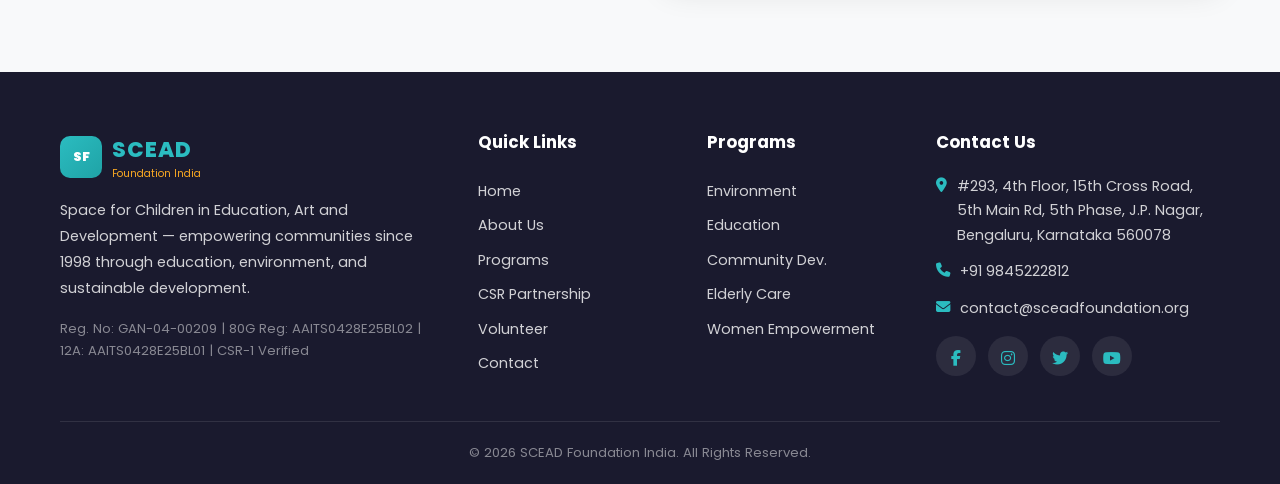
==== commit 6098ada8: "Add floating WhatsApp chat button on all pages" ====
--- a/index.html
+++ b/index.html
@@ -430,6 +430,9 @@
   <!-- Back to Top -->
   <button class="back-to-top" aria-label="Back to top"><i class="fas fa-chevron-up"></i></button>
 
+  <!-- WhatsApp Float -->
+  <a href="https://wa.me/919845222812?text=Hello%20SCEAD%20Foundation!%20I%20visited%20your%20website%20and%20would%20love%20to%20know%20more%20about%20your%20work.%20How%20can%20I%20contribute%3F" target="_blank" rel="noopener" class="whatsapp-float" aria-label="Chat on WhatsApp"><i class="fab fa-whatsapp"></i></a>
+
   <!-- Mobile Donate Float -->
   <a href="#donate" class="donate-float"><i class="fas fa-heart"></i> Donate Now</a>
 
--- a/styles.css
+++ b/styles.css
@@ -1181,3 +1181,39 @@
   0%, 100% { box-shadow: 0 6px 24px rgba(245,166,35,0.5); }
   50% { box-shadow: 0 6px 32px rgba(245,166,35,0.7); }
 }
+
+/* ---------- WhatsApp Floating Button ---------- */
+.whatsapp-float {
+  position: fixed;
+  bottom: 30px;
+  left: 30px;
+  z-index: 998;
+  width: 60px;
+  height: 60px;
+  background: #25D366;
+  color: var(--white);
+  border-radius: 50%;
+  display: flex;
+  align-items: center;
+  justify-content: center;
+  font-size: 1.8rem;
+  box-shadow: 0 4px 18px rgba(37,211,102,0.45);
+  transition: all var(--transition);
+  animation: pulse-whatsapp 2s infinite;
+}
+
+.whatsapp-float:hover {
+  background: #1EBE57;
+  transform: scale(1.1);
+  color: var(--white);
+  box-shadow: 0 6px 24px rgba(37,211,102,0.6);
+}
+
+@keyframes pulse-whatsapp {
+  0%, 100% { box-shadow: 0 4px 18px rgba(37,211,102,0.45); }
+  50% { box-shadow: 0 6px 28px rgba(37,211,102,0.65); }
+}
+
+@media (max-width: 768px) {
+  .whatsapp-float { bottom: 80px; left: 20px; width: 54px; height: 54px; font-size: 1.6rem; }
+}
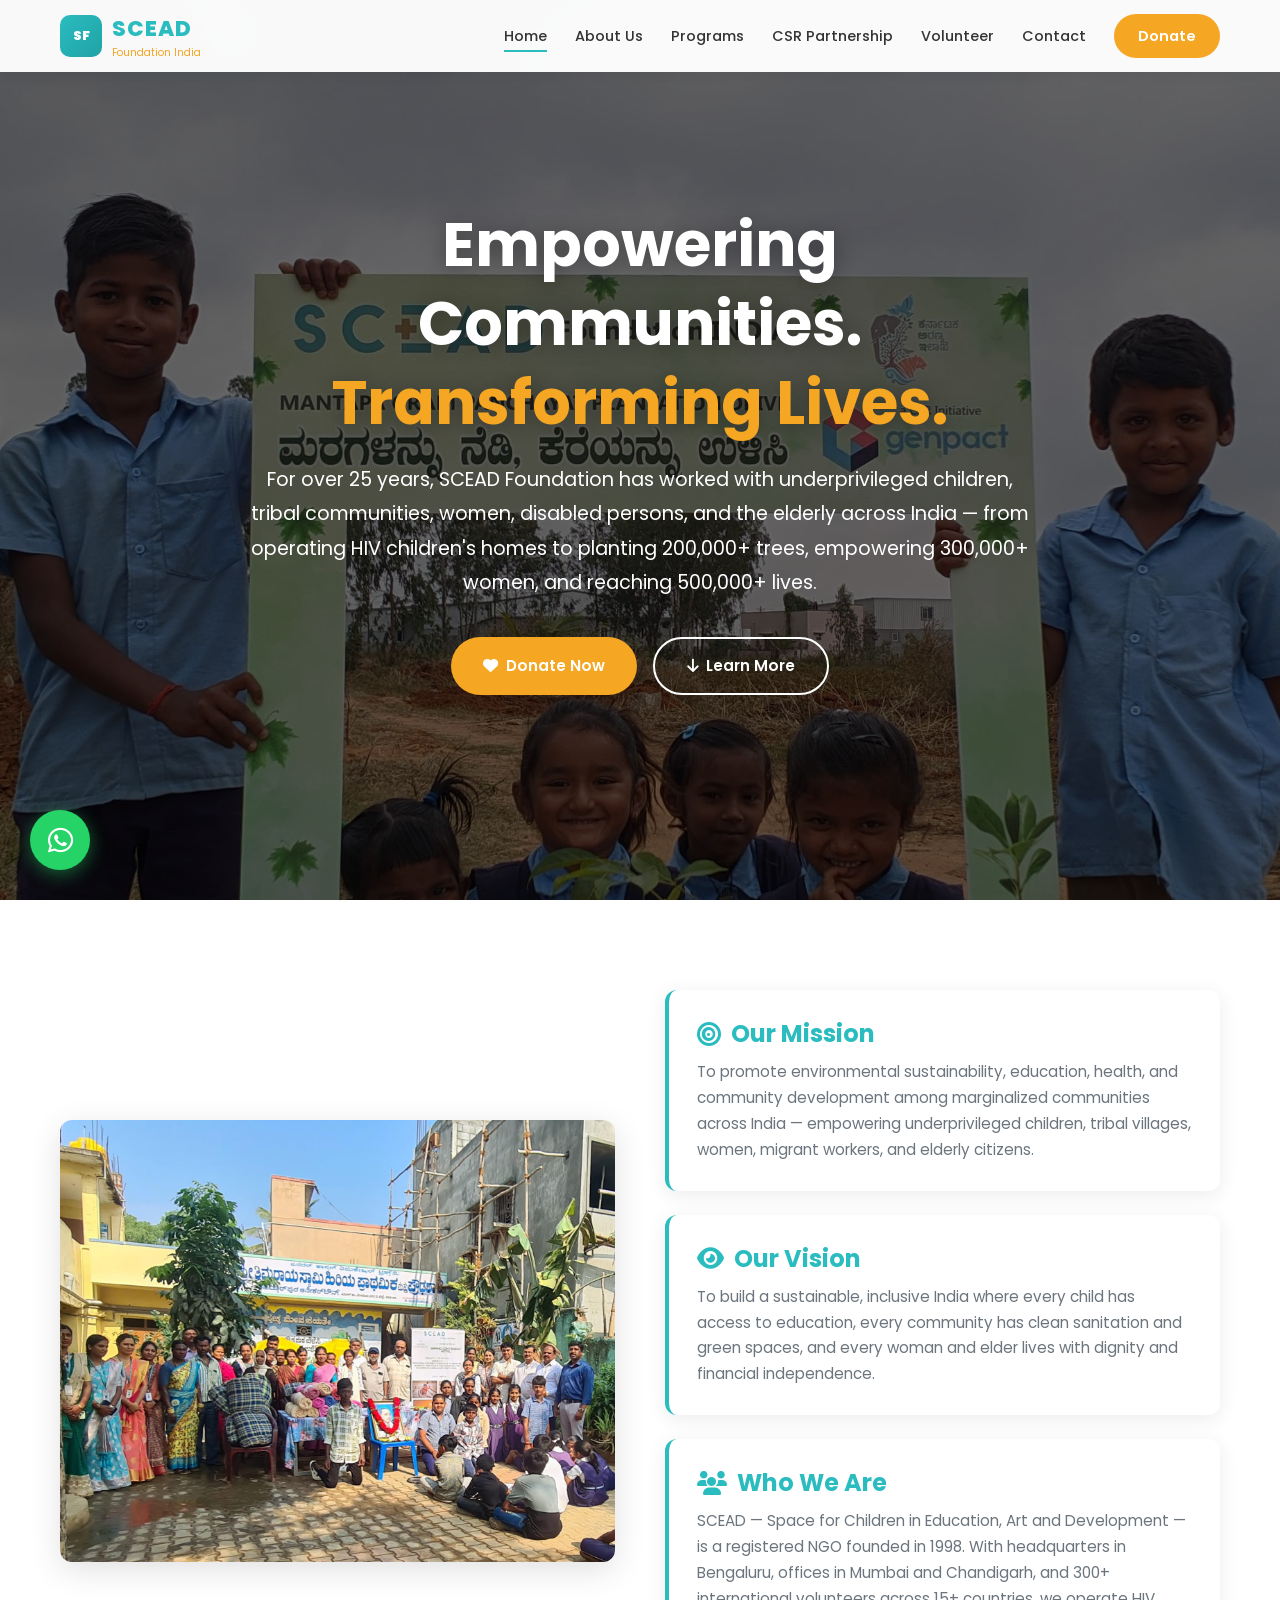
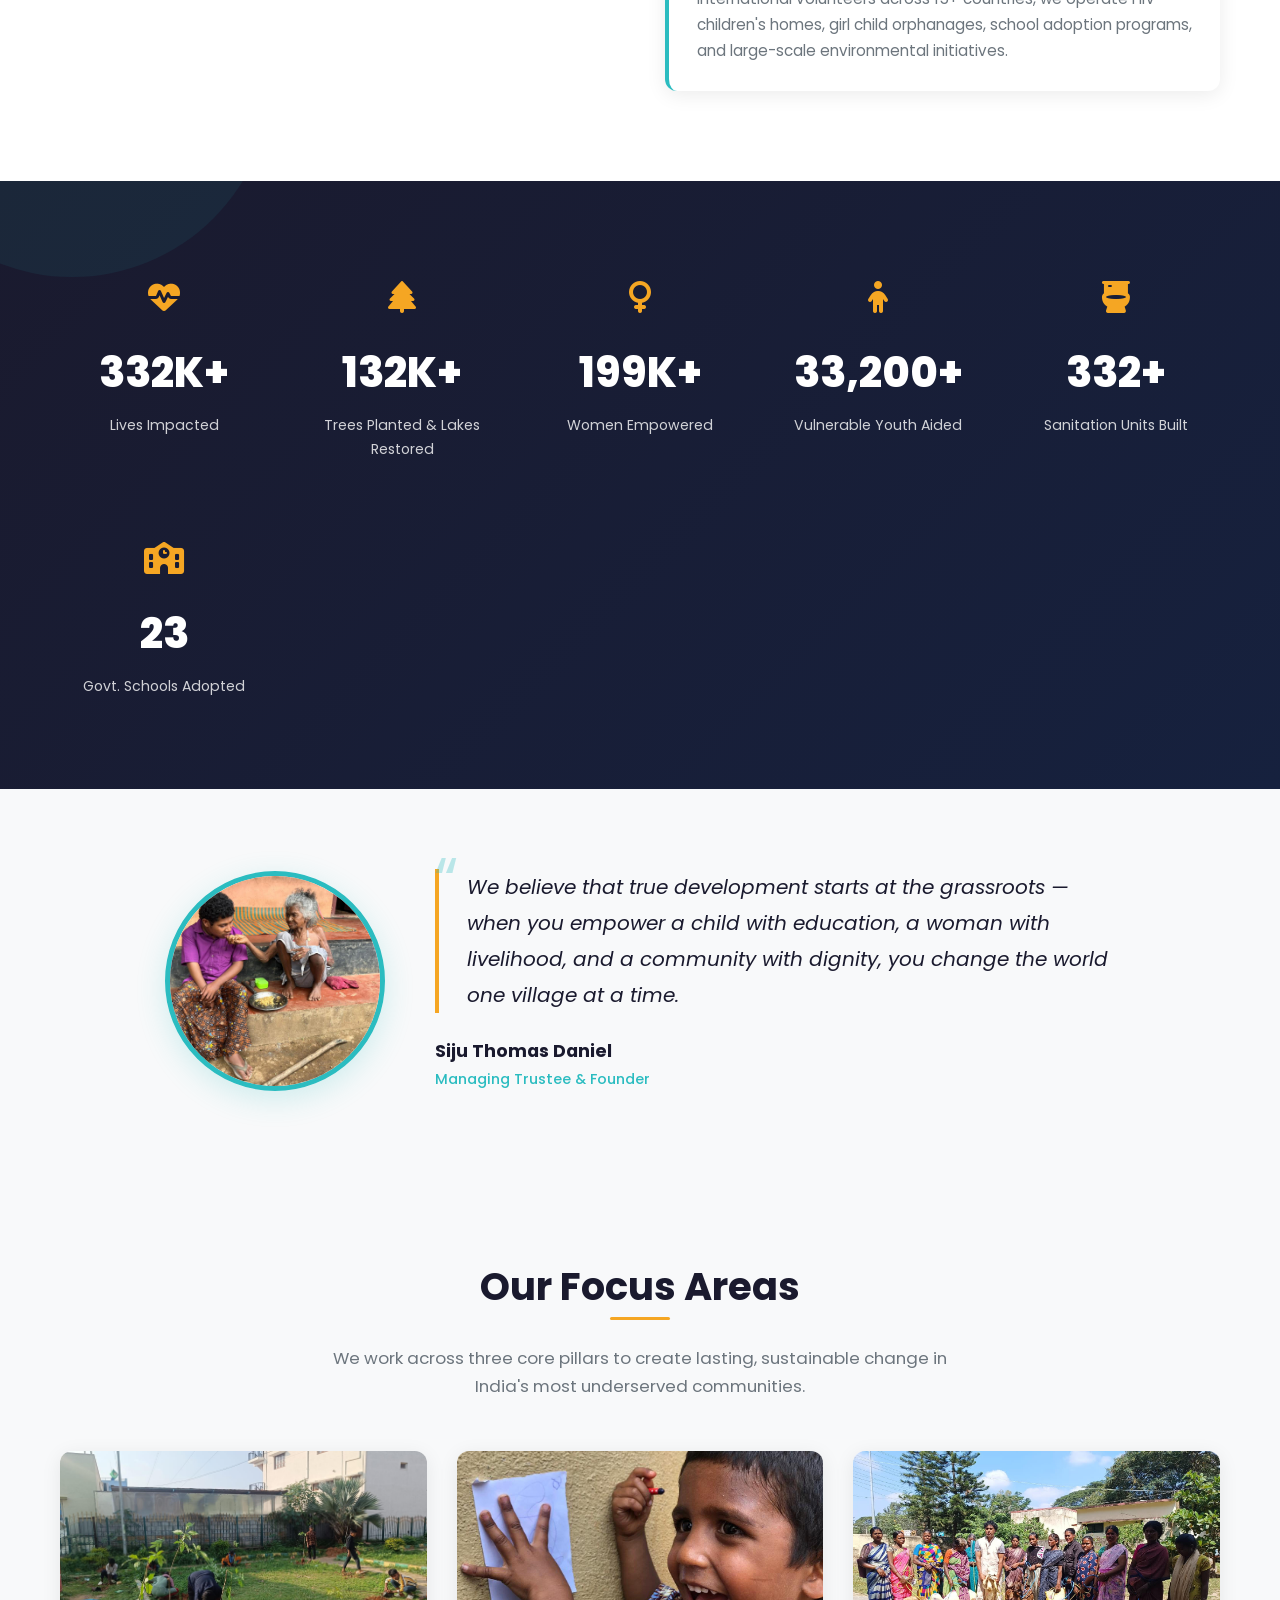
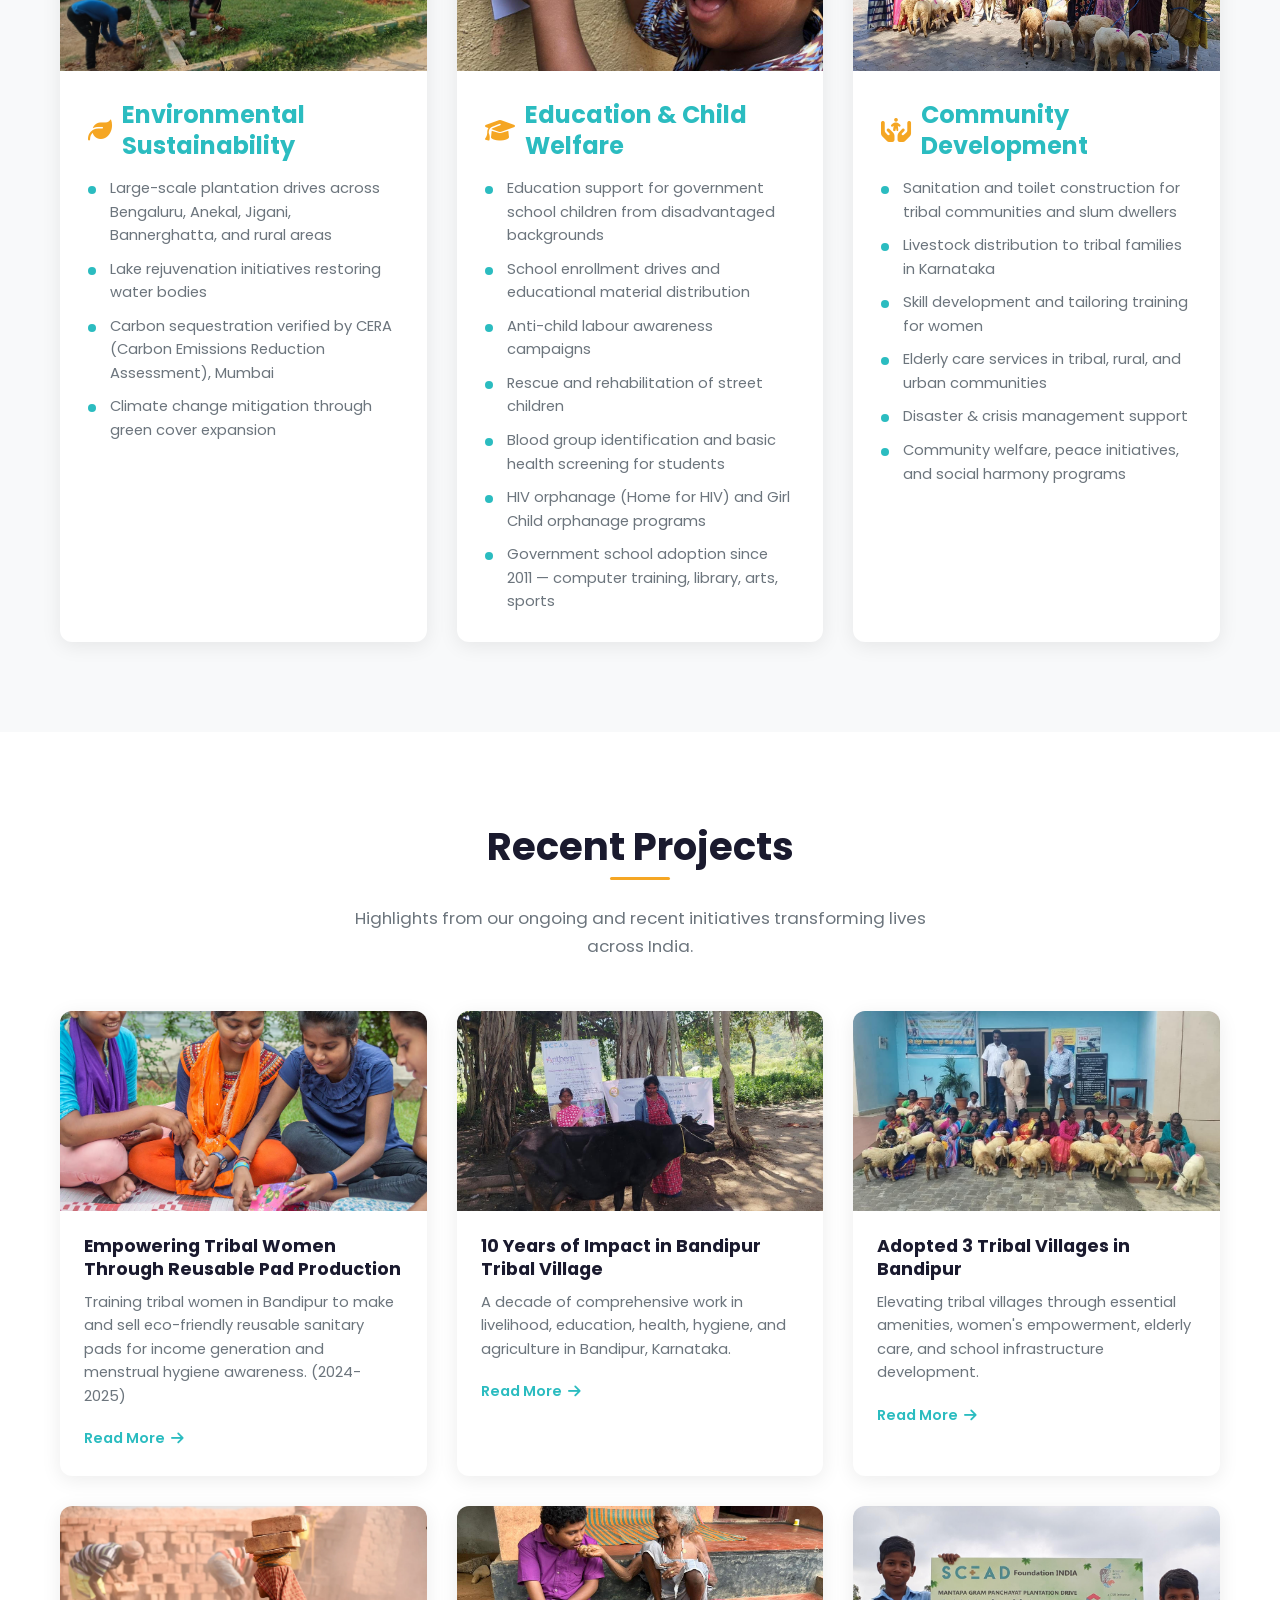
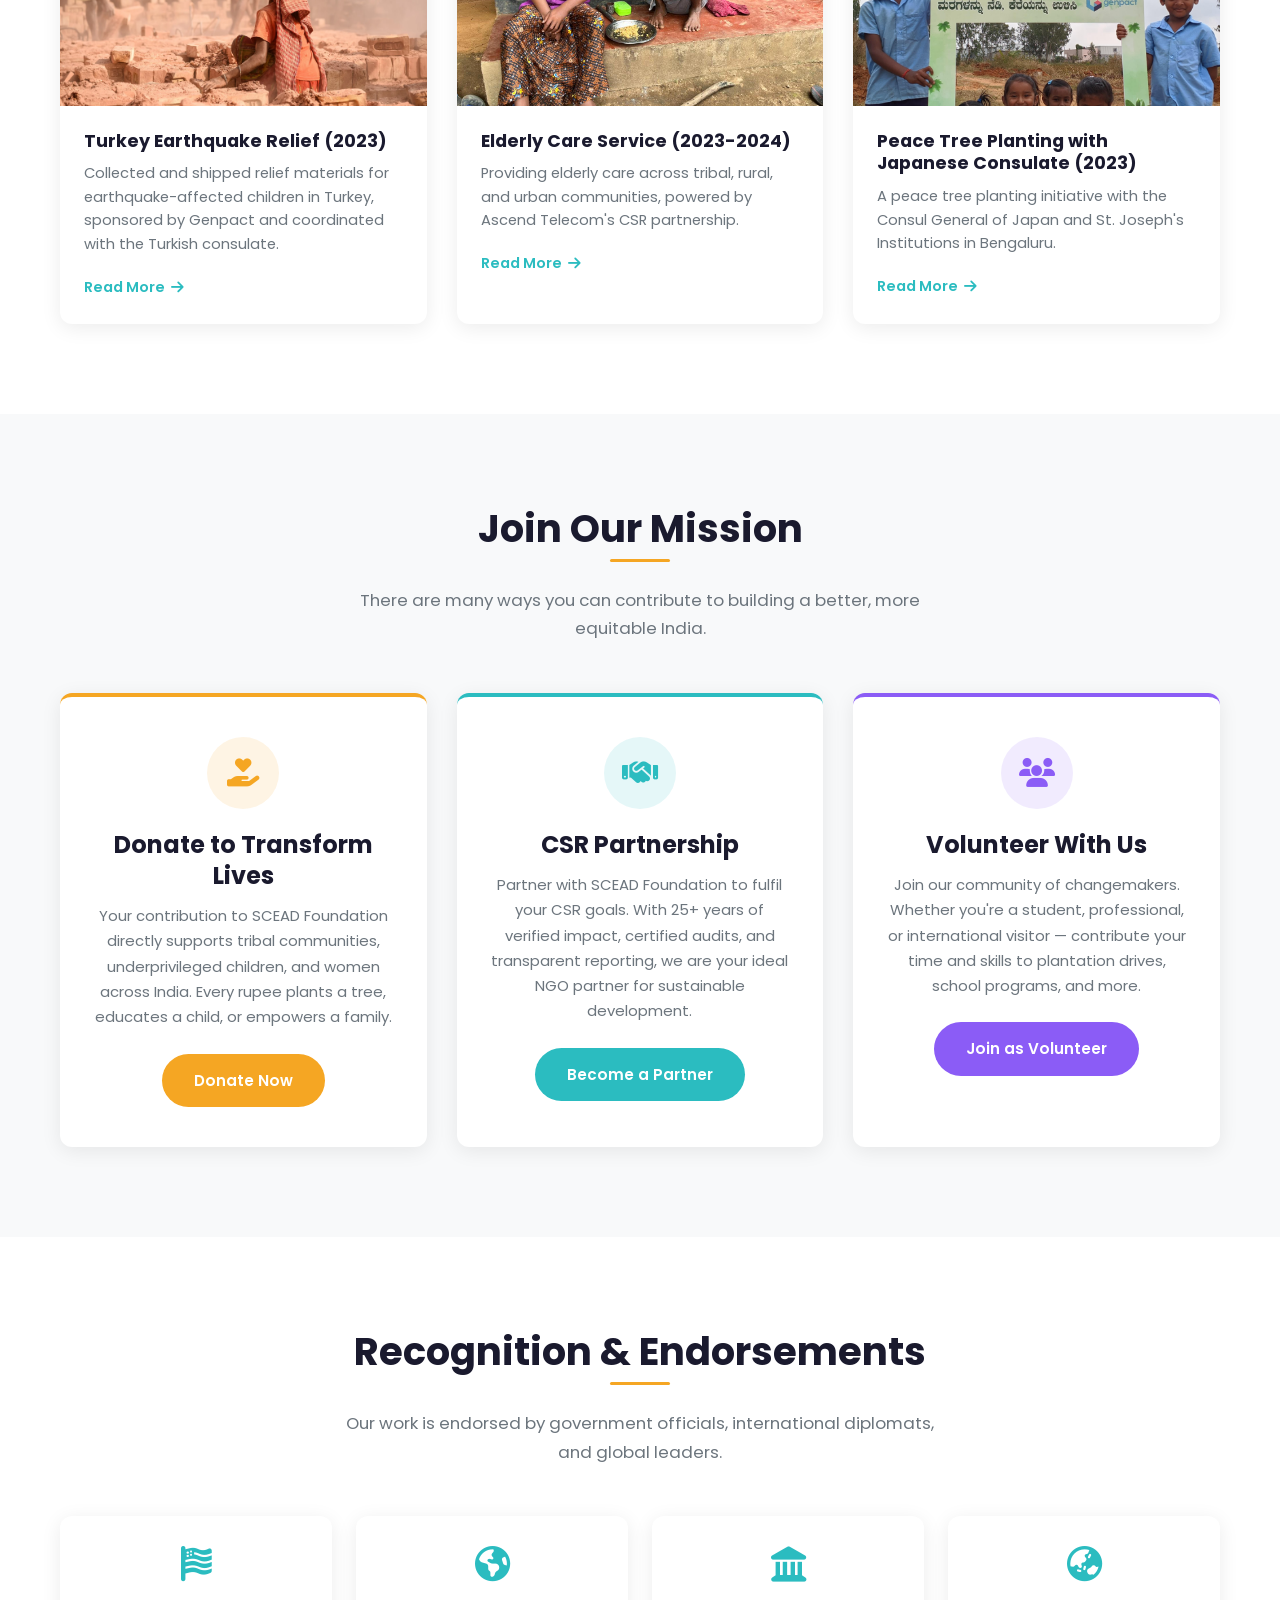
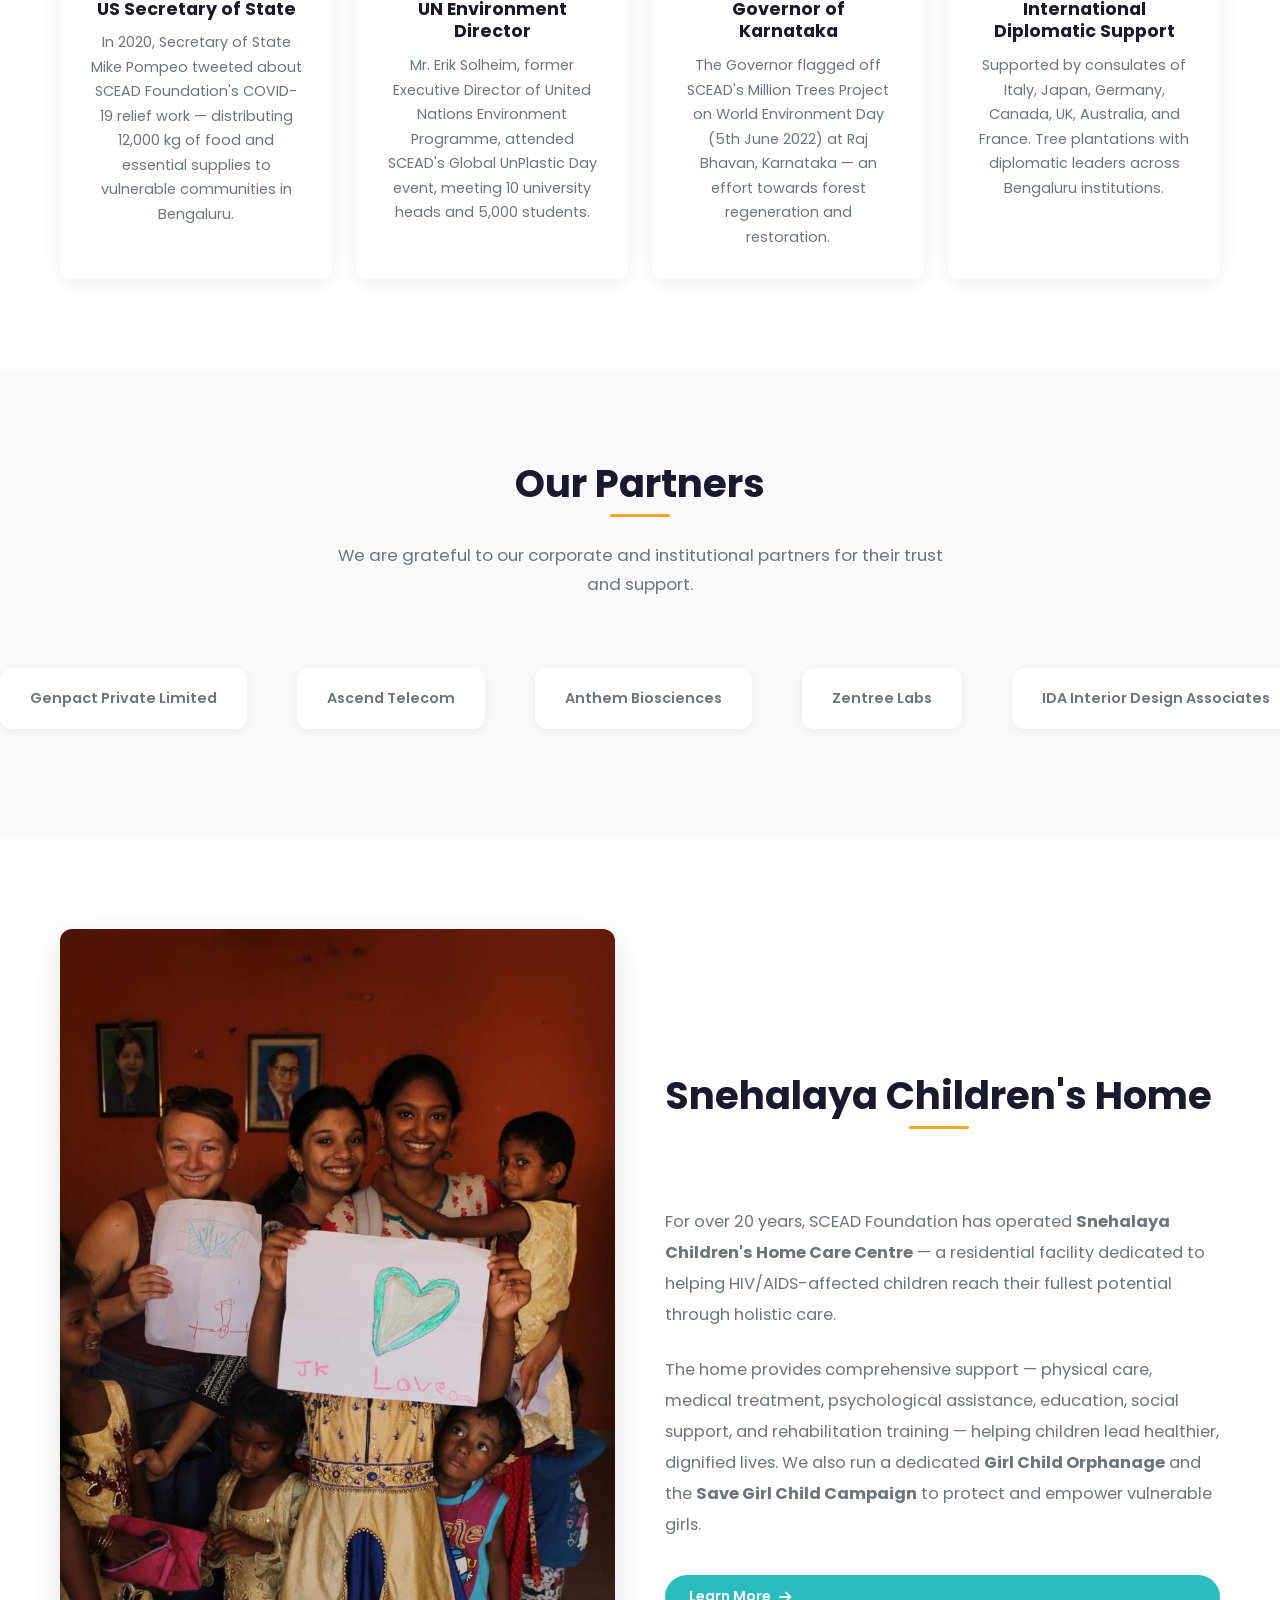
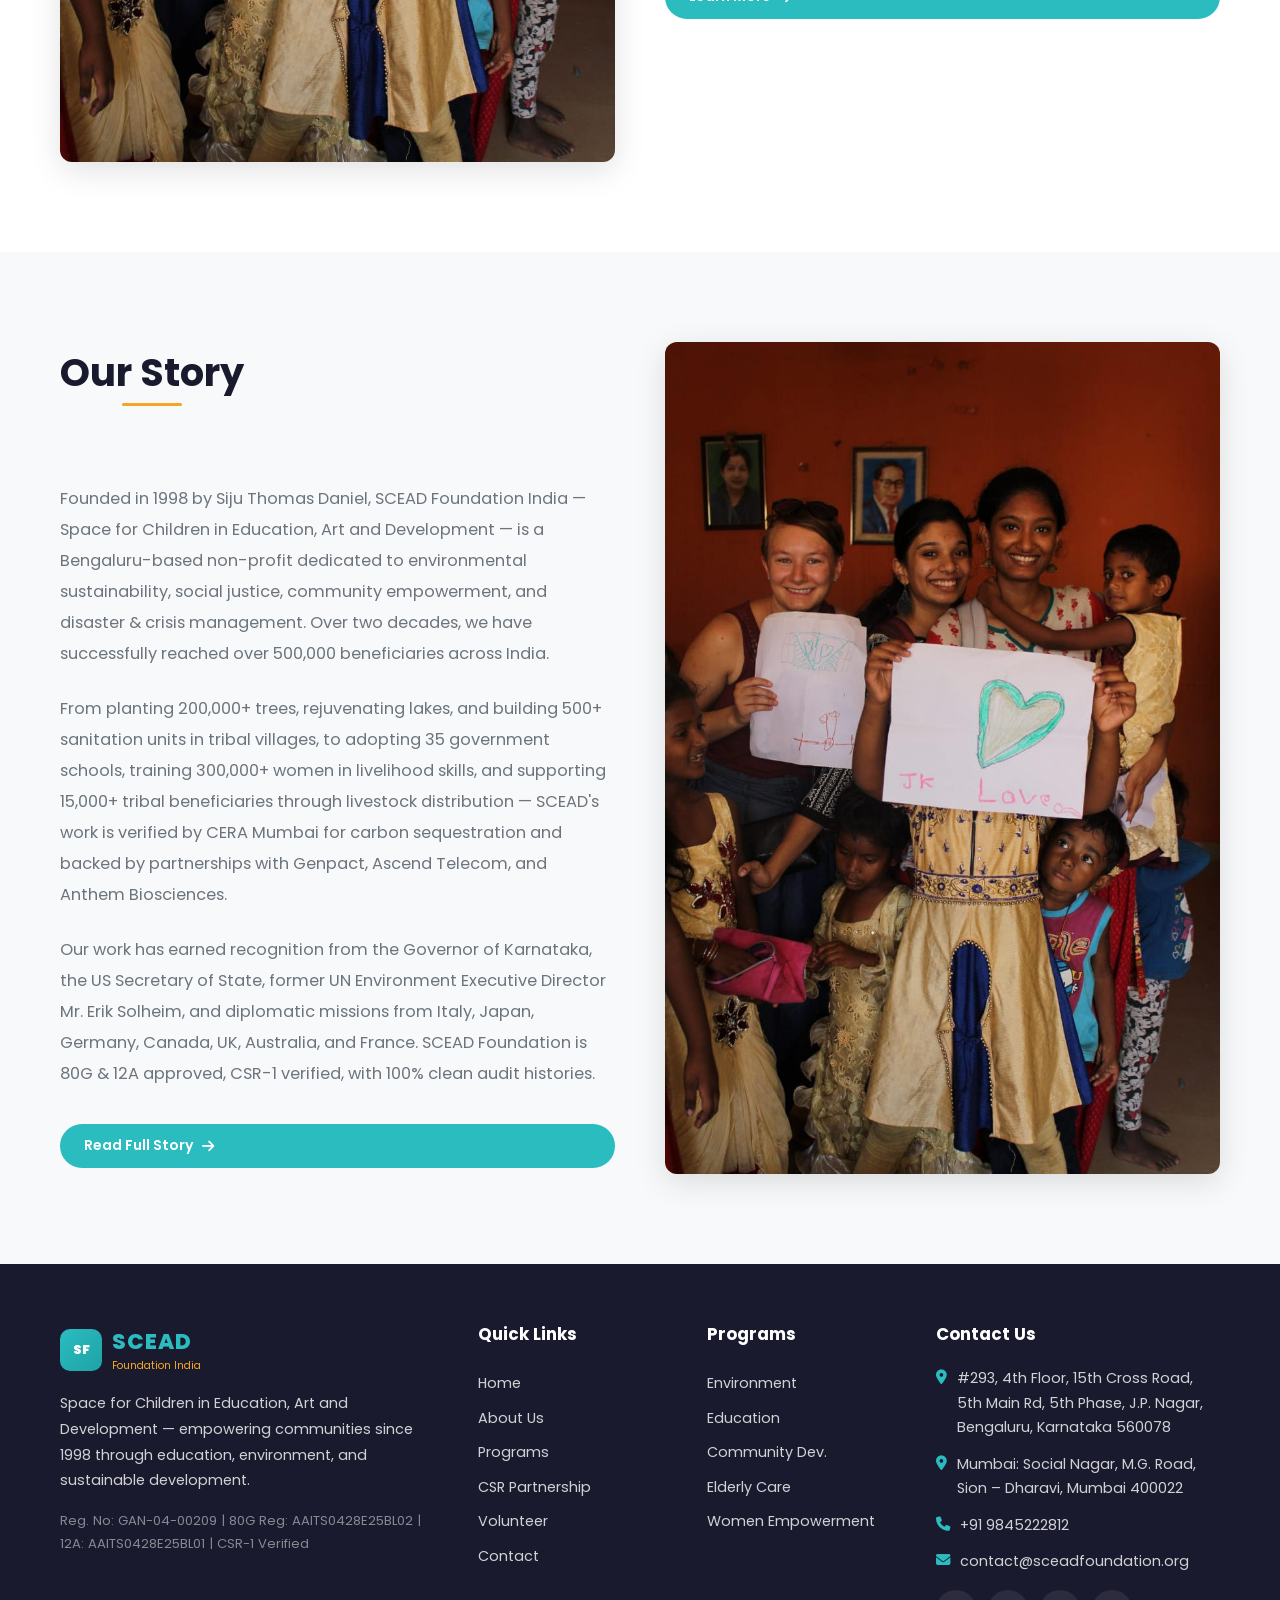
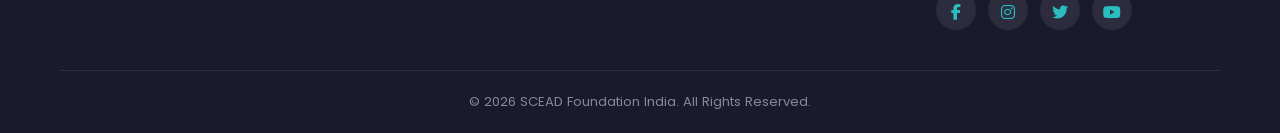
==== commit daf2b5a9: "Add comprehensive content from existing website - team, HIV home, events, global network, Save Girl " ====
--- a/index.html
+++ b/index.html
@@ -43,7 +43,7 @@
     <div class="hero-bg" style="background-image: url('images/children-plantation-banner.jpg');" role="img" aria-label="SCEAD Foundation school children at a plantation drive"></div>
     <div class="hero-content">
       <h1 data-aos="fade-up">Empowering Communities.<br><span>Transforming Lives.</span></h1>
-      <p data-aos="fade-up" data-aos-delay="200">For over 25 years, SCEAD Foundation has worked with underprivileged children, tribal communities, women, and the elderly across India — building a more sustainable and inclusive future.</p>
+      <p data-aos="fade-up" data-aos-delay="200">For over 25 years, SCEAD Foundation has worked with underprivileged children, tribal communities, women, disabled persons, and the elderly across India — from operating HIV children's homes to planting 200,000+ trees, empowering 300,000+ women, and reaching 500,000+ lives.</p>
       <div class="hero-buttons" data-aos="fade-up" data-aos-delay="400">
         <a href="#donate" class="btn btn-primary"><i class="fas fa-heart"></i> Donate Now</a>
         <a href="#about" class="btn btn-outline"><i class="fas fa-arrow-down"></i> Learn More</a>
@@ -69,7 +69,7 @@
           </div>
           <div class="about-card">
             <h3><i class="fas fa-users"></i> Who We Are</h3>
-            <p>SCEAD — Space for Children in Education, Art and Development — is a registered NGO founded in 1998, working across Karnataka and Tamil Nadu to uplift underserved communities through grassroots action.</p>
+            <p>SCEAD — Space for Children in Education, Art and Development — is a registered NGO founded in 1998. With headquarters in Bengaluru, offices in Mumbai and Chandigarh, and 300+ international volunteers across 15+ countries, we operate HIV children's homes, girl child orphanages, school adoption programs, and large-scale environmental initiatives.</p>
           </div>
         </div>
       </div>
@@ -166,8 +166,10 @@
               <li>Education support for government school children from disadvantaged backgrounds</li>
               <li>School enrollment drives and educational material distribution</li>
               <li>Anti-child labour awareness campaigns</li>
+              <li>Rescue and rehabilitation of street children</li>
               <li>Blood group identification and basic health screening for students</li>
               <li>HIV orphanage (Home for HIV) and Girl Child orphanage programs</li>
+              <li>Government school adoption since 2011 — computer training, library, arts, sports</li>
             </ul>
           </div>
         </div>
@@ -346,6 +348,36 @@
         <div class="partner-item">Mysore Wifiltronics Pvt. Ltd.</div>
         <div class="partner-item">Prashanti Uniforms</div>
         <div class="partner-item">Rotary Club of Bangalore Aagneya</div>
+        <div class="partner-item">IPYG (International Peace Youth Group)</div>
+        <div class="partner-item">AIESEC</div>
+        <div class="partner-item">HWPL (Heavenly Culture, World Peace)</div>
+        <div class="partner-item">Christ University, Bangalore</div>
+        <div class="partner-item">St Joseph's College of Commerce</div>
+        <div class="partner-item">Jindal Global Law School</div>
+        <div class="partner-item">HCG Cancer Centre</div>
+      </div>
+    </div>
+  </section>
+
+  <!-- Snehalaya Children's Home -->
+  <section class="section" id="hiv-home">
+    <div class="container">
+      <div class="about-grid">
+        <div class="about-image" data-aos="fade-right">
+          <img src="images/volunteer-children.jpg" alt="Snehalaya Children's Home — SCEAD Foundation's HIV care centre" loading="lazy">
+        </div>
+        <div class="about-cards" data-aos="fade-left">
+          <div class="section-header" style="text-align:left;">
+            <h2>Snehalaya Children's Home</h2>
+          </div>
+          <p style="color: var(--gray-600); font-size: 1.02rem; line-height: 1.9;">
+            For over 20 years, SCEAD Foundation has operated <strong>Snehalaya Children's Home Care Centre</strong> — a residential facility dedicated to helping HIV/AIDS-affected children reach their fullest potential through holistic care.
+          </p>
+          <p style="color: var(--gray-600); font-size: 1.02rem; line-height: 1.9;">
+            The home provides comprehensive support — physical care, medical treatment, psychological assistance, education, social support, and rehabilitation training — helping children lead healthier, dignified lives. We also run a dedicated <strong>Girl Child Orphanage</strong> and the <strong>Save Girl Child Campaign</strong> to protect and empower vulnerable girls.
+          </p>
+          <a href="programs.html#hiv-home" class="btn btn-teal btn-sm" style="margin-top: 10px;">Learn More <i class="fas fa-arrow-right"></i></a>
+        </div>
       </div>
     </div>
   </section>
@@ -411,6 +443,7 @@
         <div class="footer-contact">
           <h4>Contact Us</h4>
           <p><i class="fas fa-map-marker-alt"></i> #293, 4th Floor, 15th Cross Road, 5th Main Rd, 5th Phase, J.P. Nagar, Bengaluru, Karnataka 560078</p>
+          <p><i class="fas fa-map-marker-alt"></i> Mumbai: Social Nagar, M.G. Road, Sion – Dharavi, Mumbai 400022</p>
           <p><i class="fas fa-phone"></i> +91 9845222812</p>
           <p><i class="fas fa-envelope"></i> contact@sceadfoundation.org</p>
           <div class="footer-social">
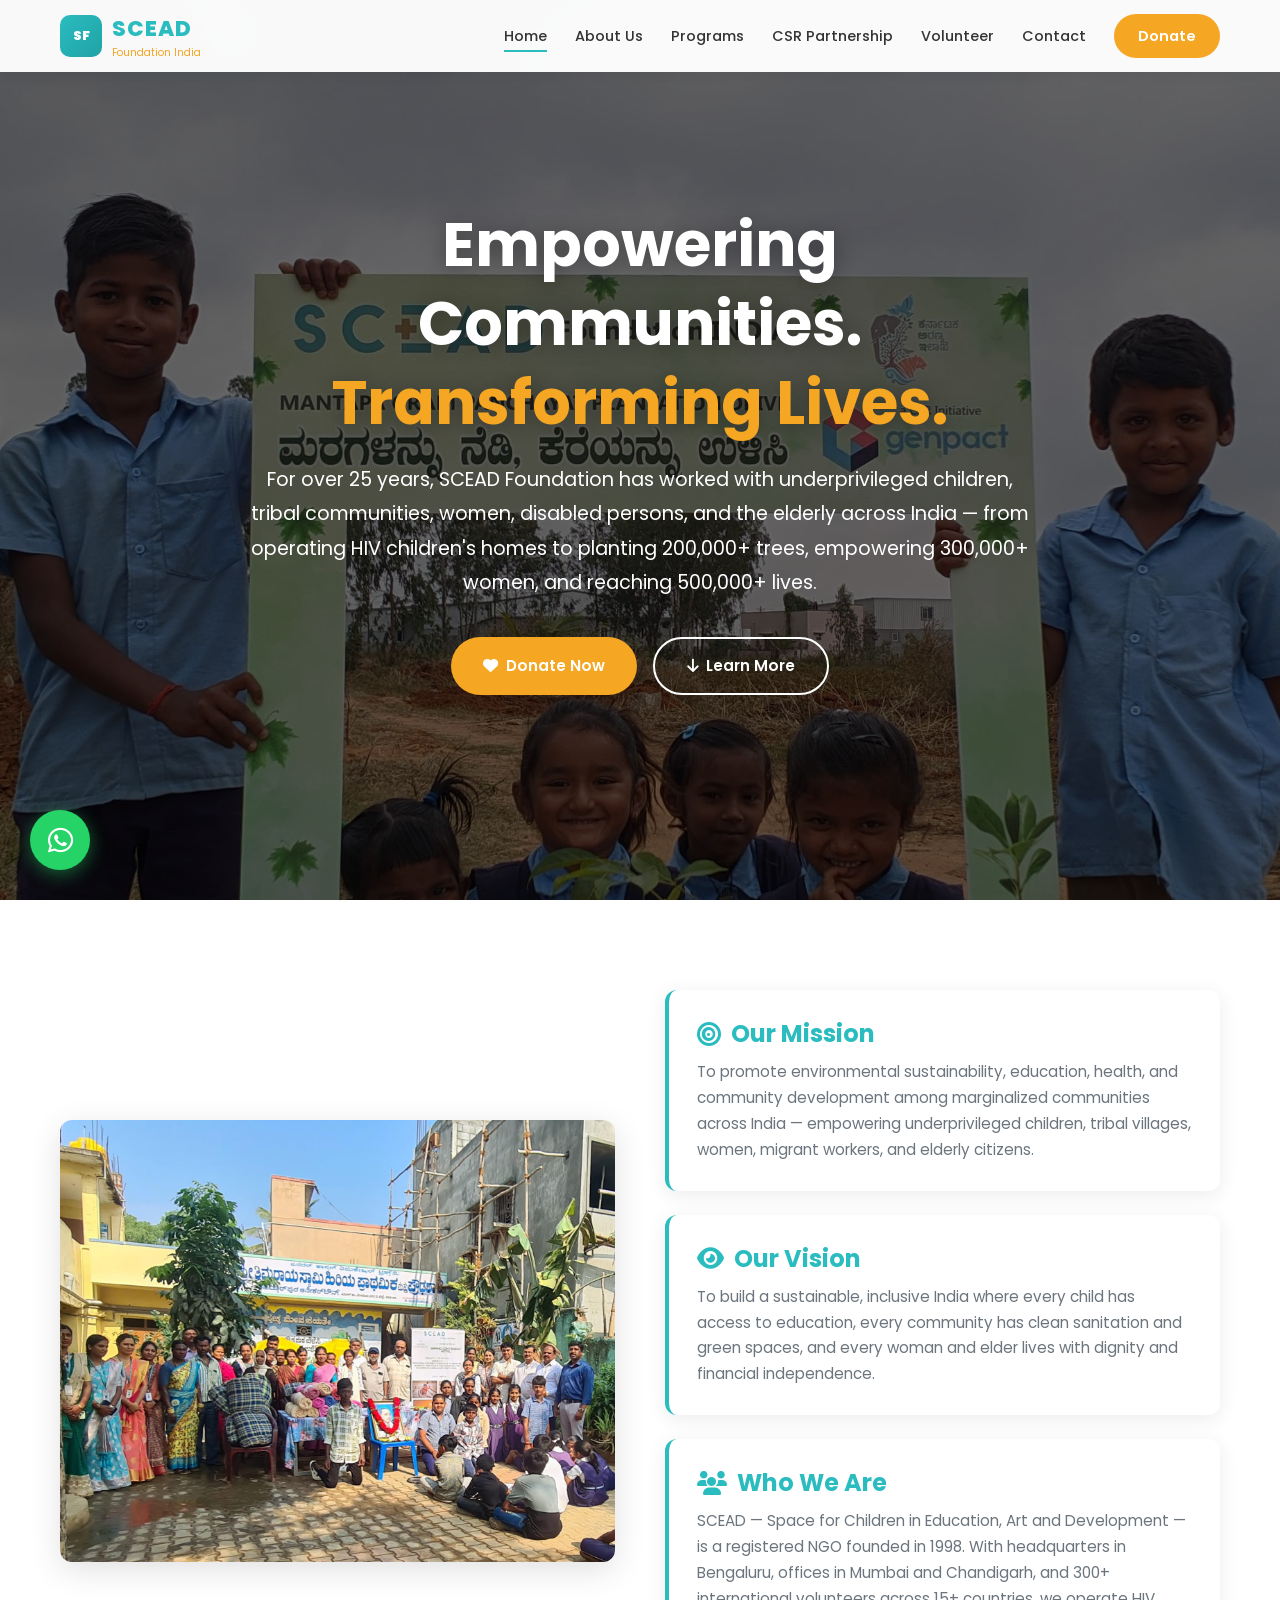
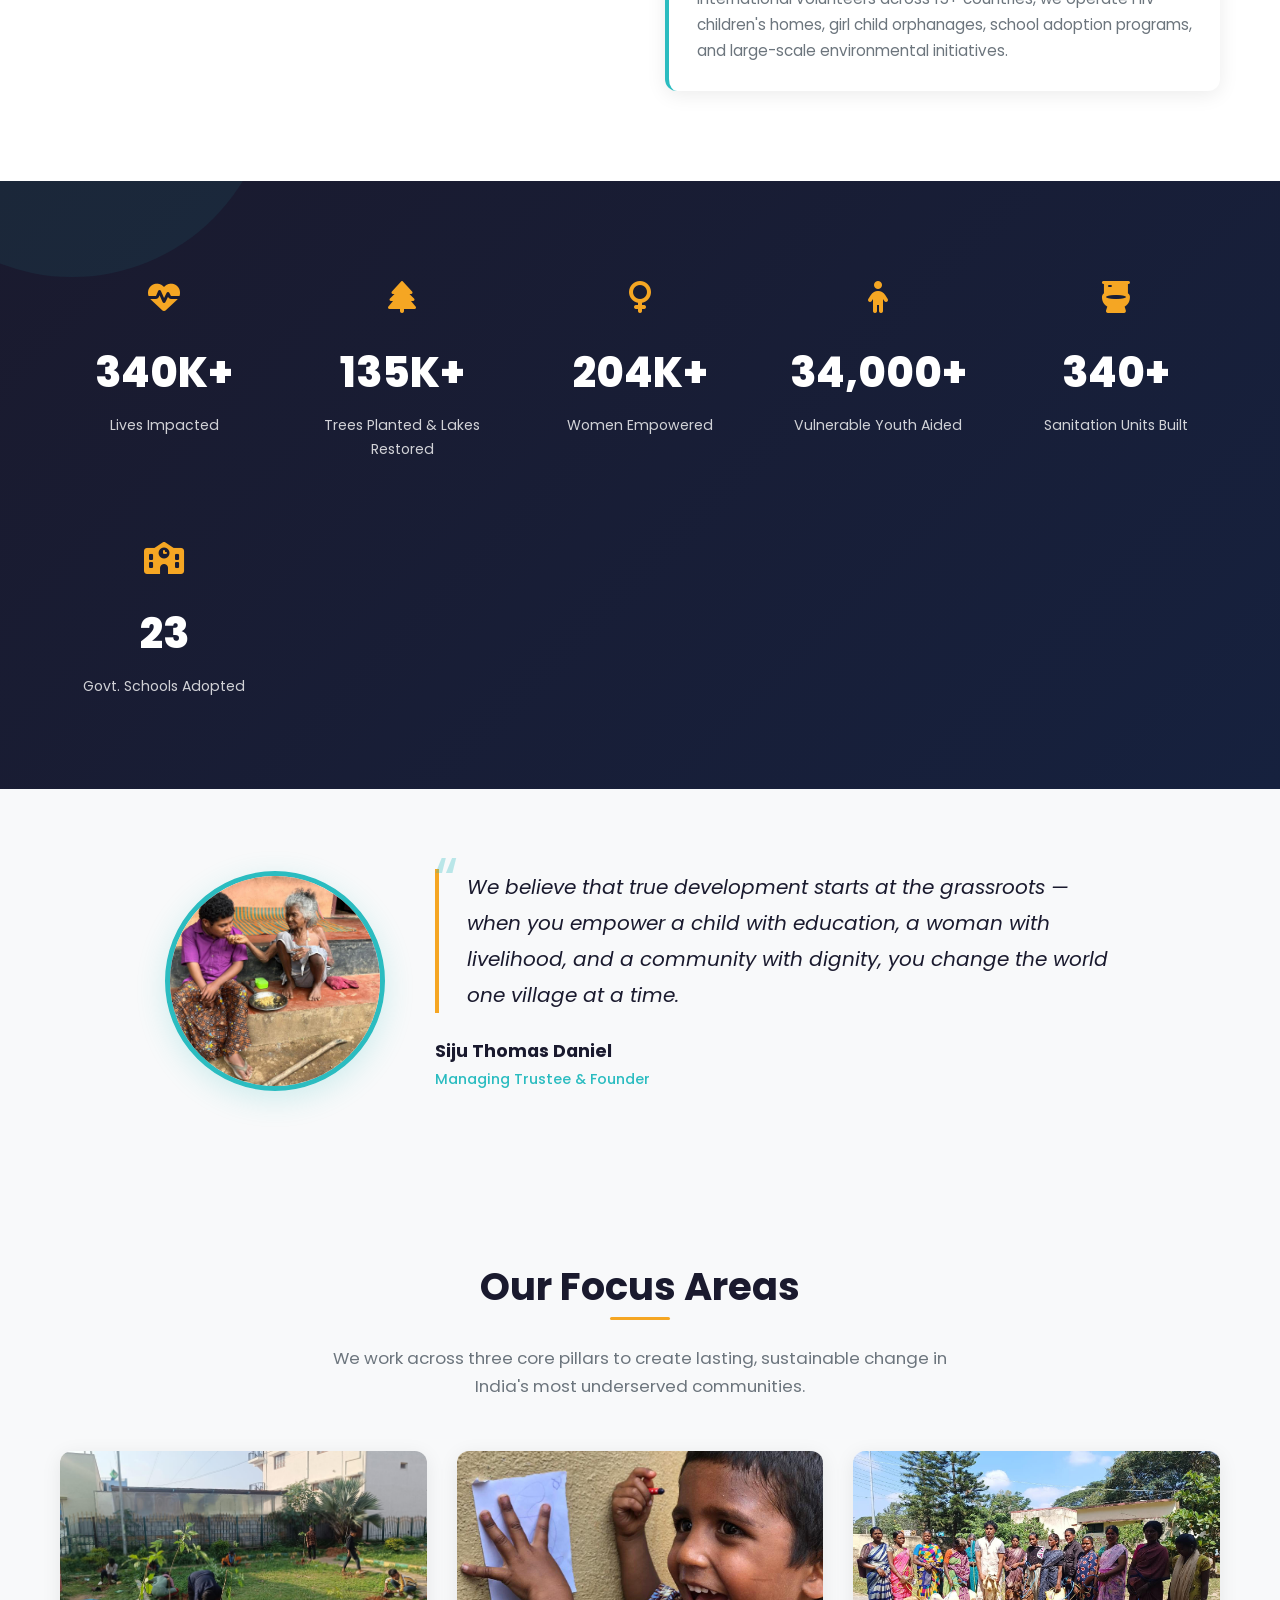
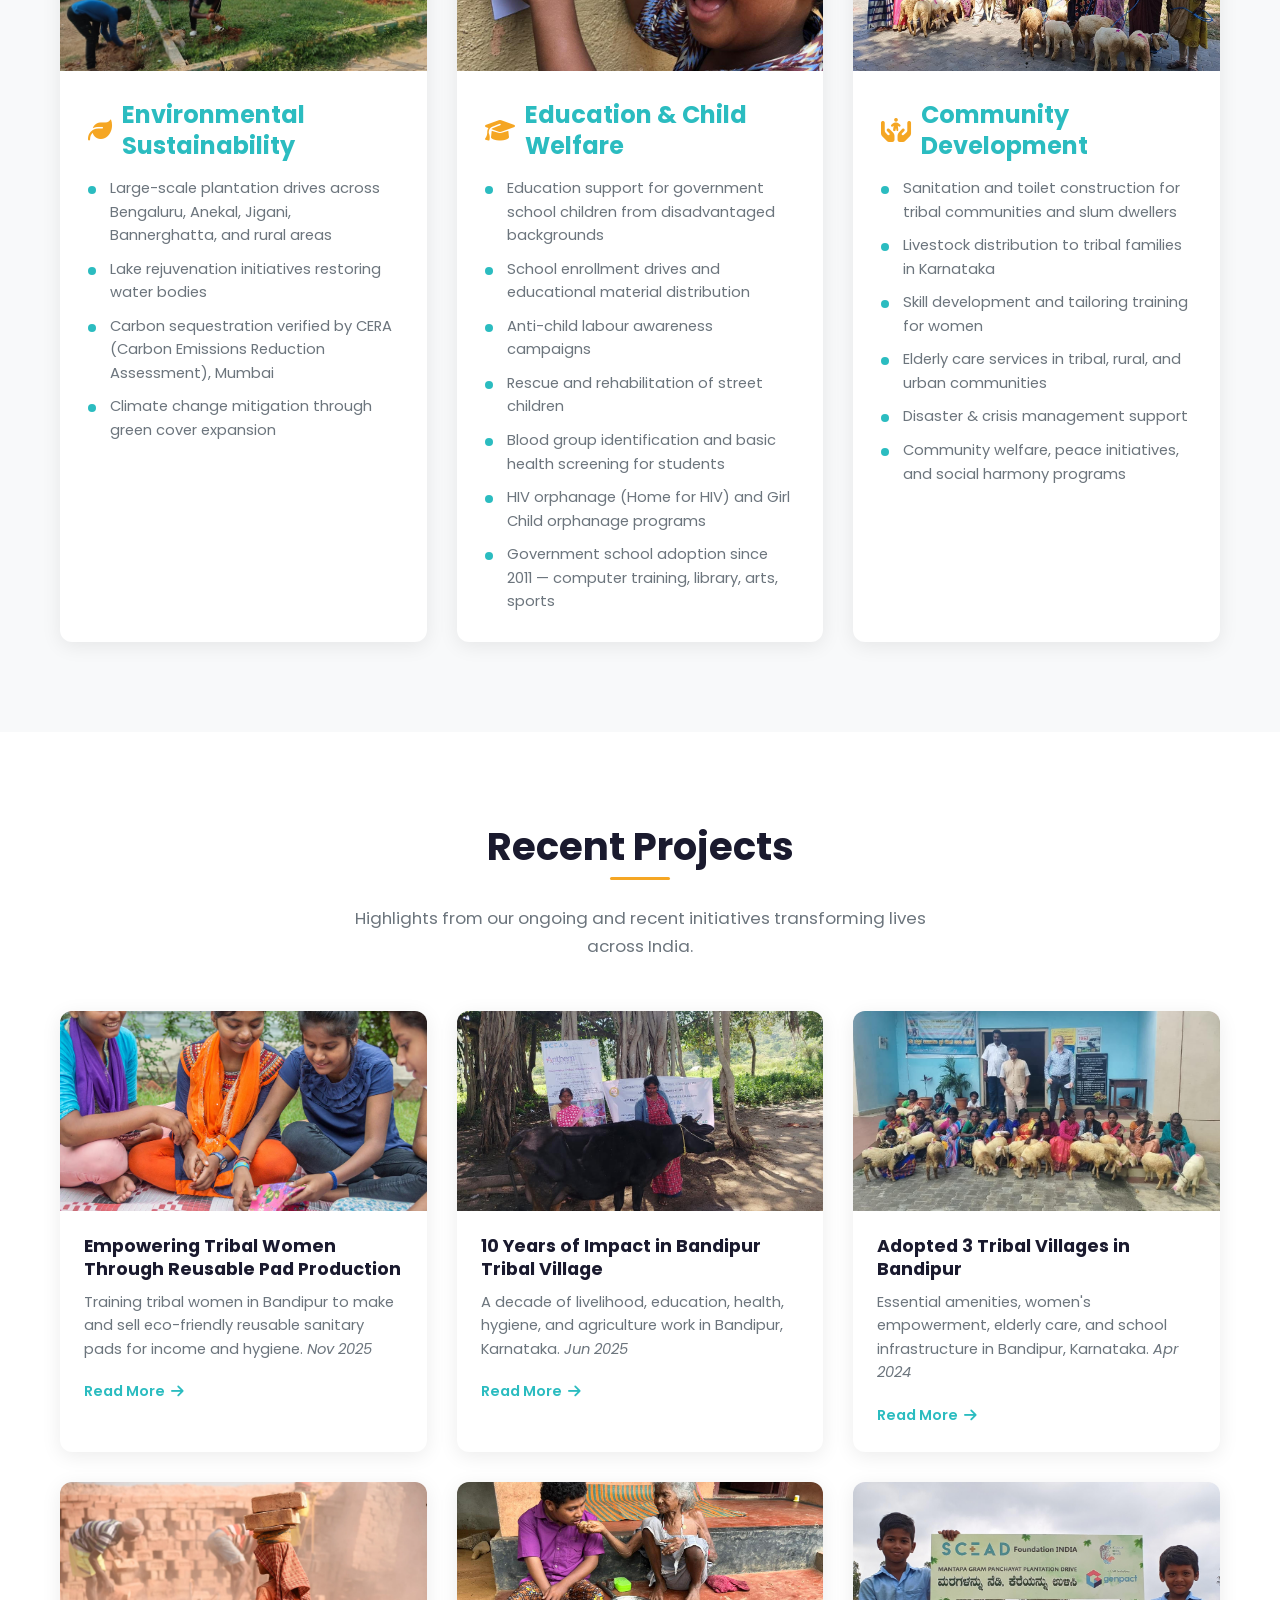
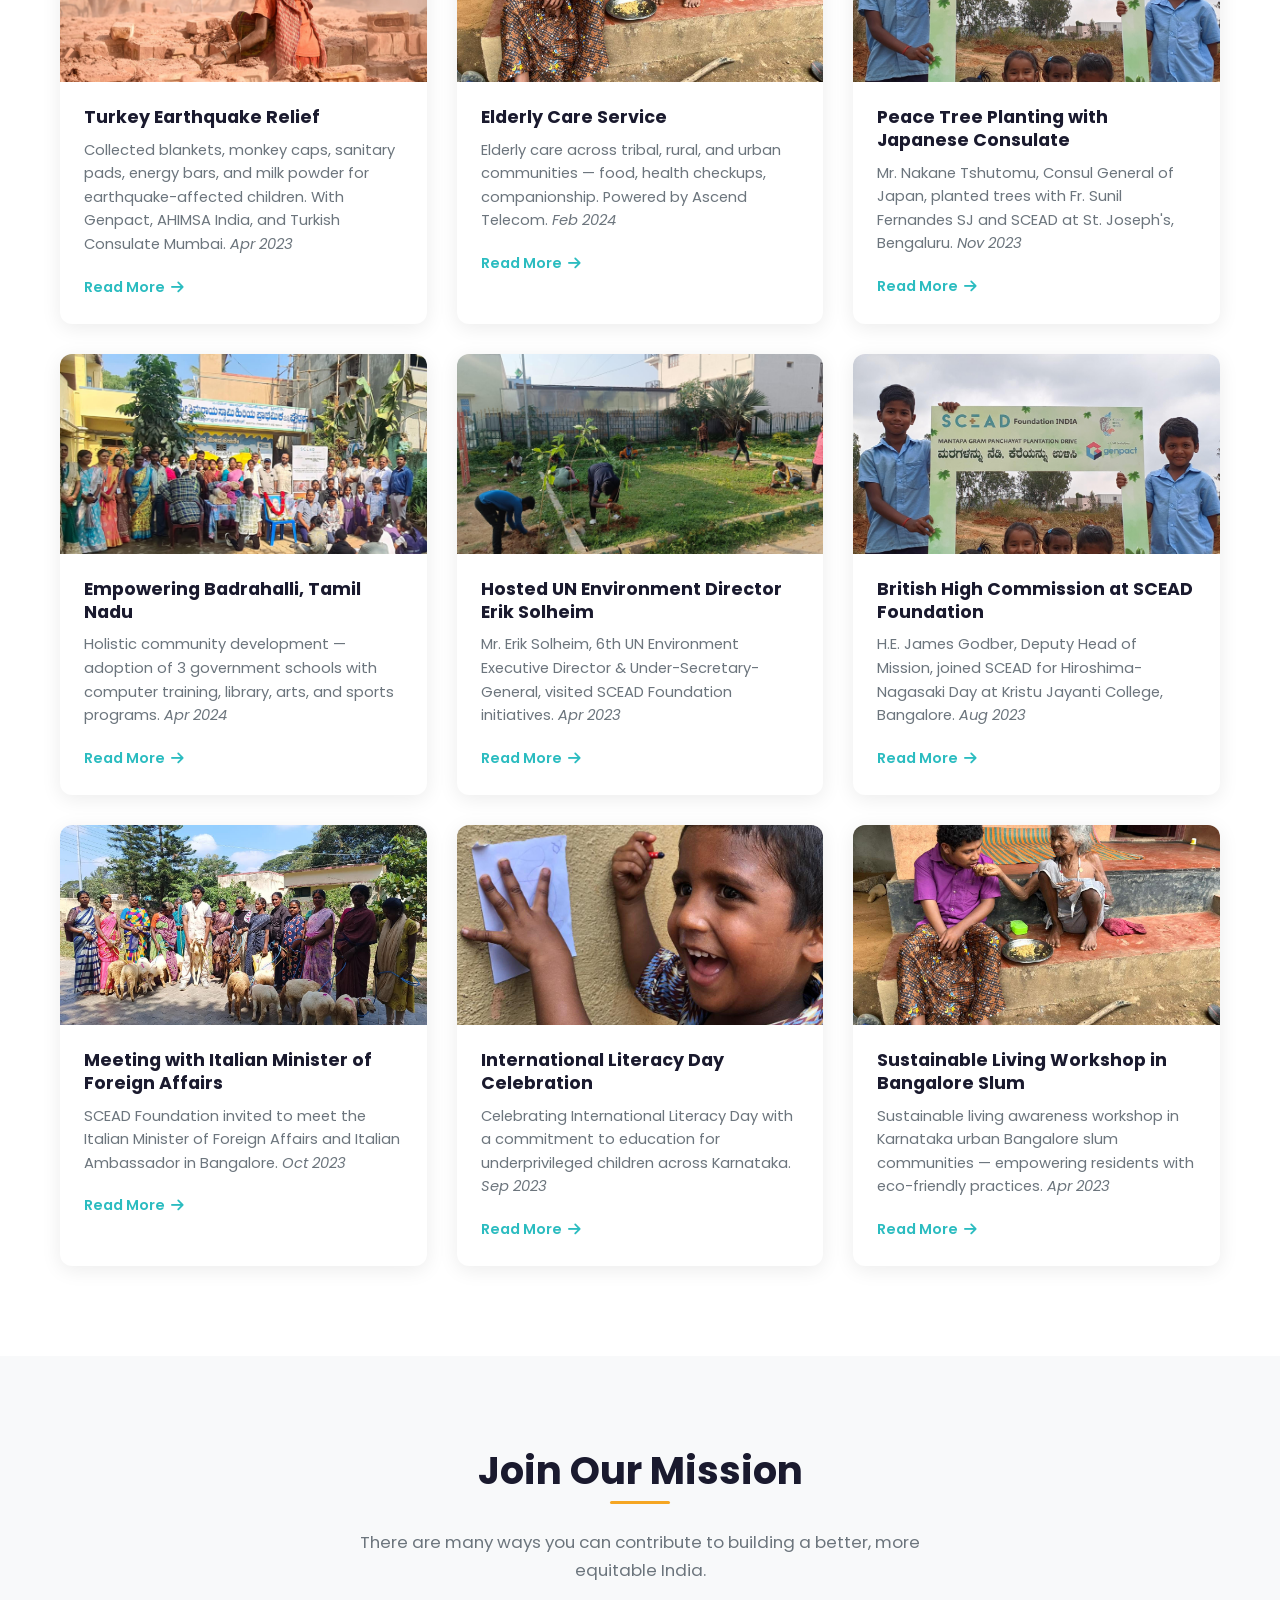
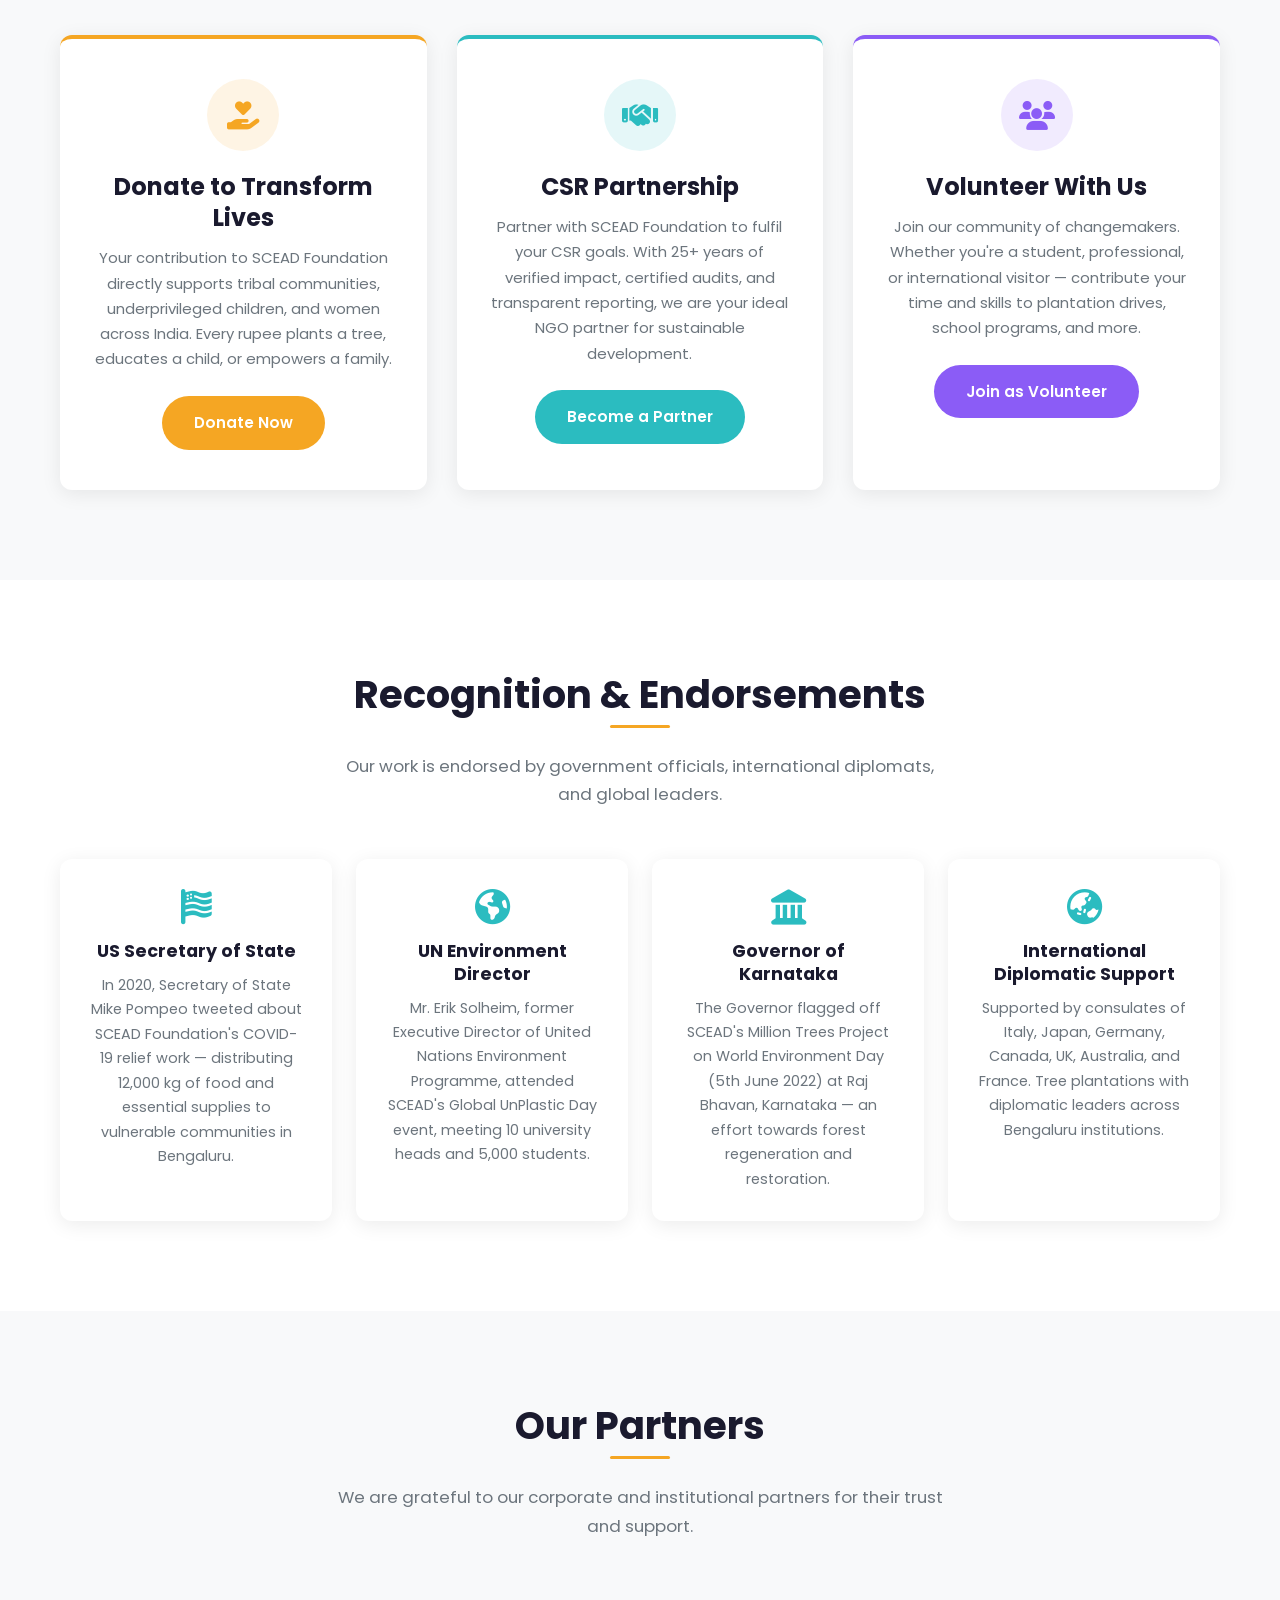
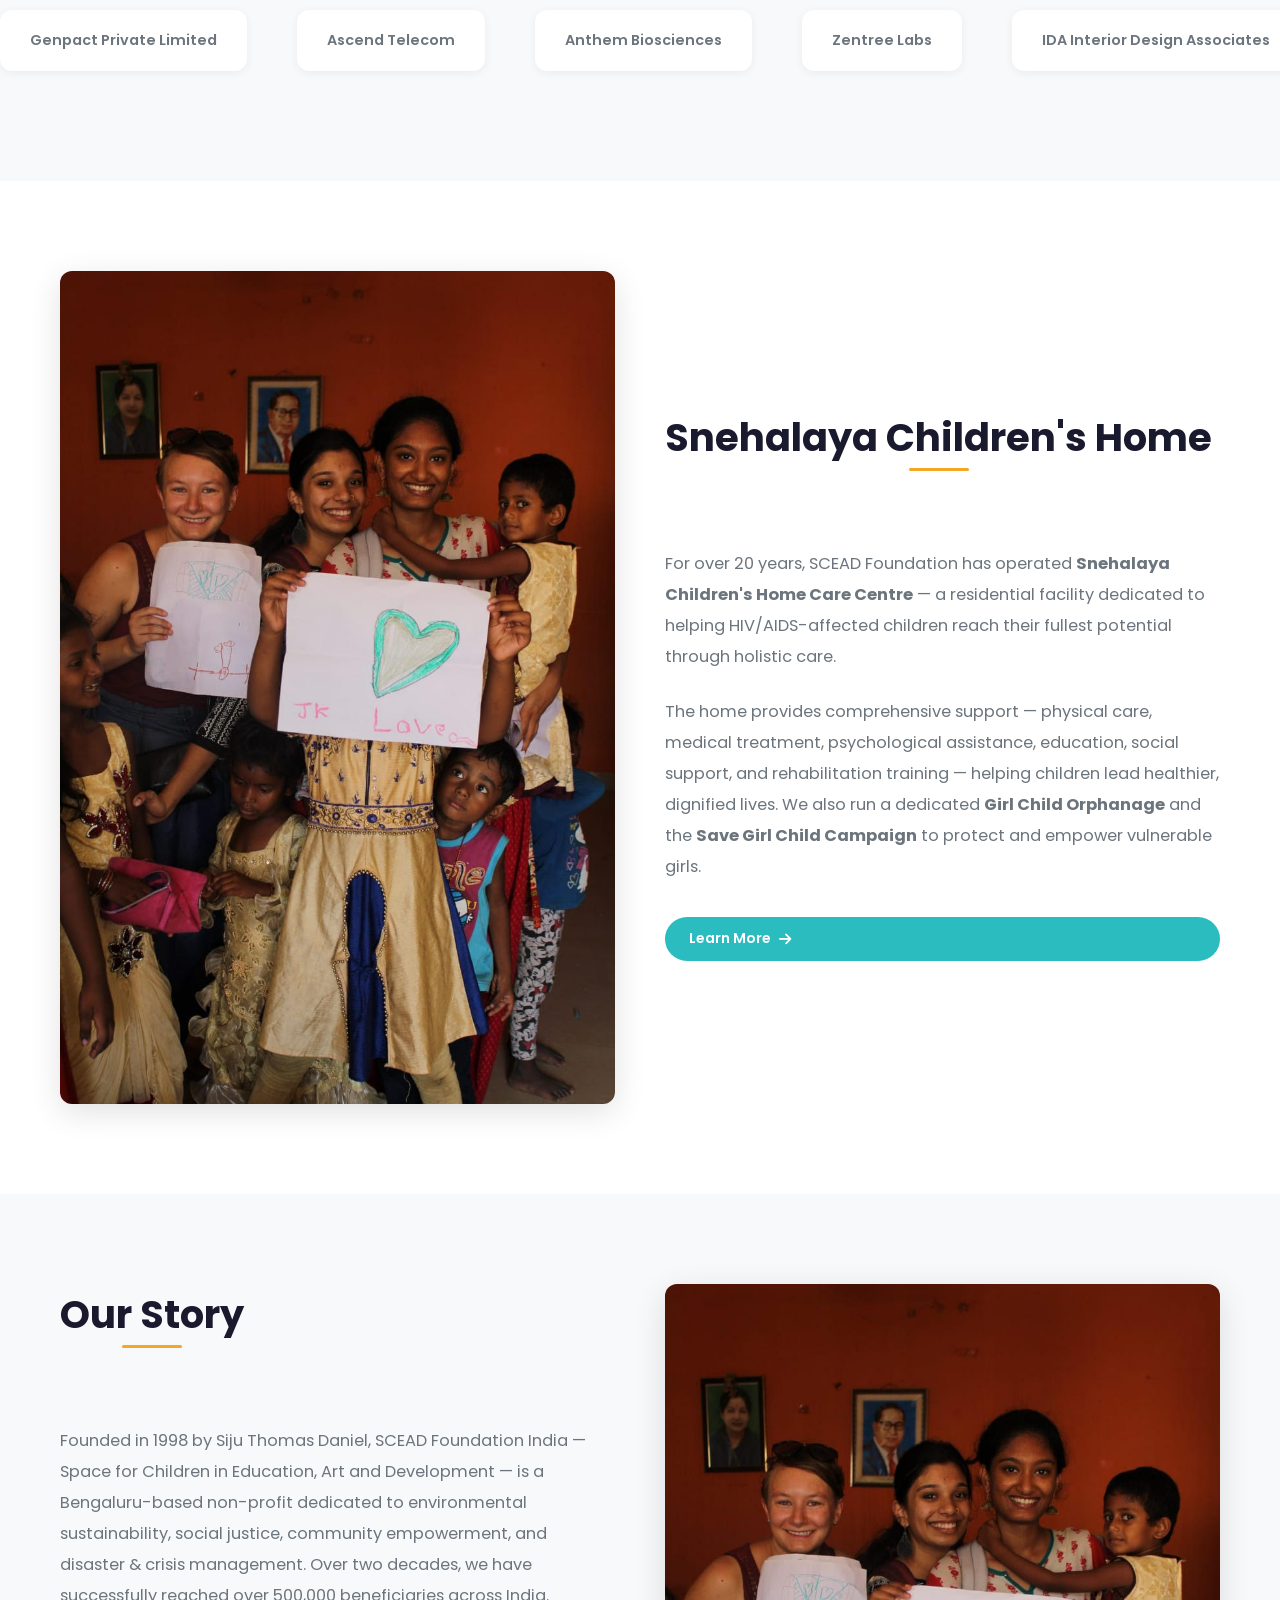
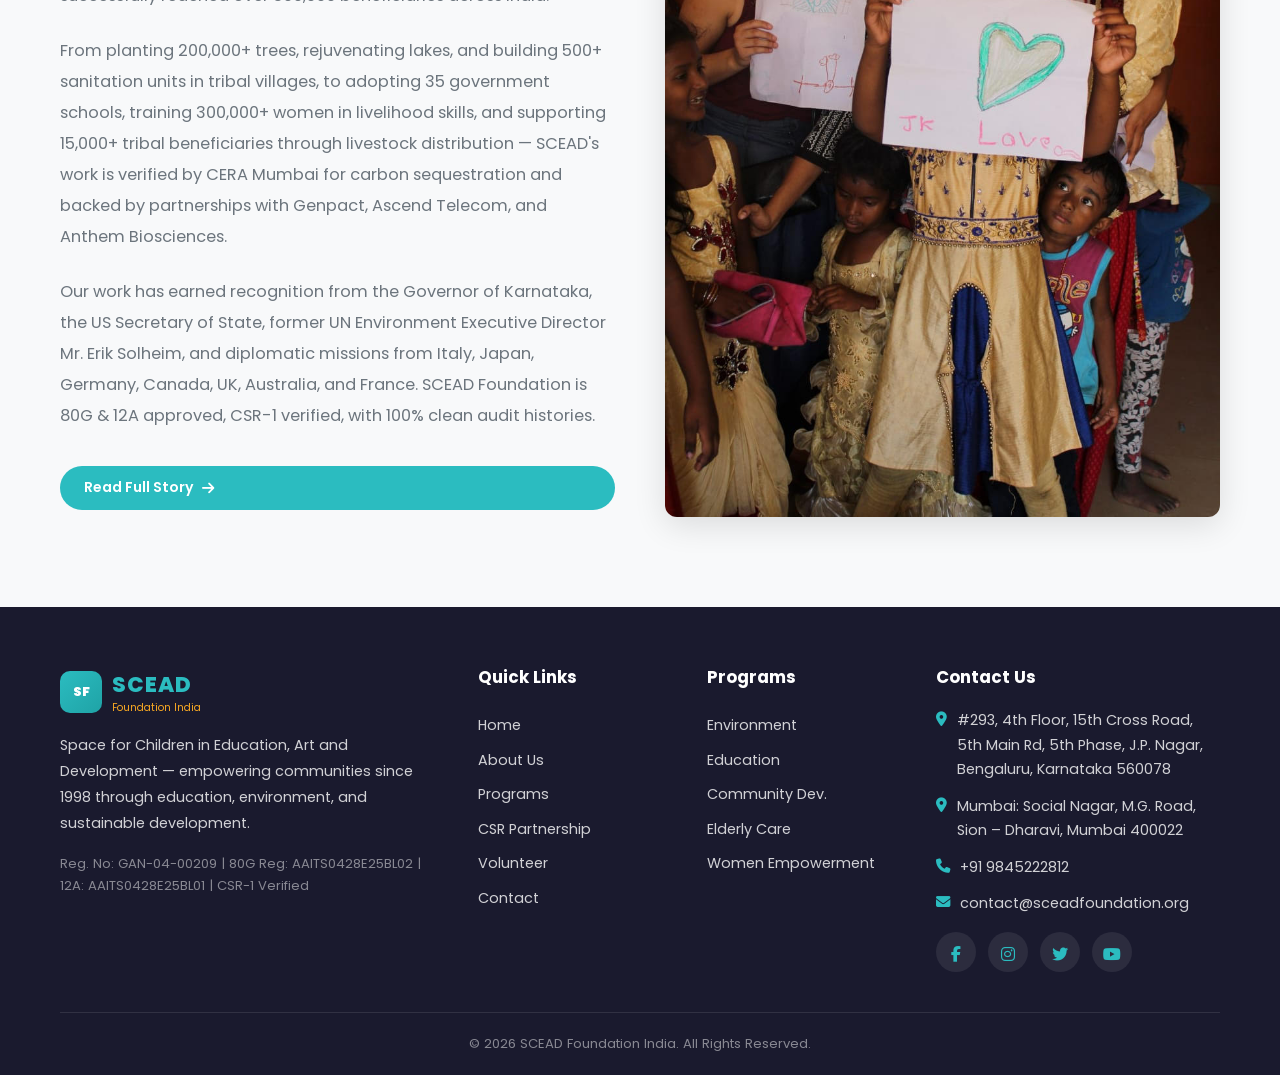
==== commit a1792630: "Enrich project cards with blog dates, links, and add diplomatic event posts" ====
--- a/index.html
+++ b/index.html
@@ -208,8 +208,8 @@
           </div>
           <div class="project-card-body">
             <h3>Empowering Tribal Women Through Reusable Pad Production</h3>
-            <p>Training tribal women in Bandipur to make and sell eco-friendly reusable sanitary pads for income generation and menstrual hygiene awareness. (2024-2025)</p>
-            <a href="programs.html" class="btn-sm">Read More <i class="fas fa-arrow-right"></i></a>
+            <p>Training tribal women in Bandipur to make and sell eco-friendly reusable sanitary pads for income and hygiene. <em>Nov 2025</em></p>
+            <a href="https://www.sceadfoundation.org/2025/11/empowering-tribal-women-through.html" target="_blank" class="btn-sm">Read More <i class="fas fa-arrow-right"></i></a>
           </div>
         </div>
         <div class="project-card" data-aos="fade-up" data-aos-delay="100">
@@ -218,8 +218,8 @@
           </div>
           <div class="project-card-body">
             <h3>10 Years of Impact in Bandipur Tribal Village</h3>
-            <p>A decade of comprehensive work in livelihood, education, health, hygiene, and agriculture in Bandipur, Karnataka.</p>
-            <a href="programs.html" class="btn-sm">Read More <i class="fas fa-arrow-right"></i></a>
+            <p>A decade of livelihood, education, health, hygiene, and agriculture work in Bandipur, Karnataka. <em>Jun 2025</em></p>
+            <a href="https://www.sceadfoundation.org/2025/06/10-years-of-impact-scead-foundations.html" target="_blank" class="btn-sm">Read More <i class="fas fa-arrow-right"></i></a>
           </div>
         </div>
         <div class="project-card" data-aos="fade-up" data-aos-delay="200">
@@ -228,8 +228,8 @@
           </div>
           <div class="project-card-body">
             <h3>Adopted 3 Tribal Villages in Bandipur</h3>
-            <p>Elevating tribal villages through essential amenities, women's empowerment, elderly care, and school infrastructure development.</p>
-            <a href="programs.html" class="btn-sm">Read More <i class="fas fa-arrow-right"></i></a>
+            <p>Essential amenities, women's empowerment, elderly care, and school infrastructure in Bandipur, Karnataka. <em>Apr 2024</em></p>
+            <a href="https://www.sceadfoundation.org/2024/04/adopted-3-tribal-community-village-in.html" target="_blank" class="btn-sm">Read More <i class="fas fa-arrow-right"></i></a>
           </div>
         </div>
         <div class="project-card" data-aos="fade-up" data-aos-delay="100">
@@ -237,9 +237,9 @@
             <img src="images/child-labor-brickkilns.webp" alt="Child labor awareness — supporting vulnerable children" loading="lazy">
           </div>
           <div class="project-card-body">
-            <h3>Turkey Earthquake Relief (2023)</h3>
-            <p>Collected and shipped relief materials for earthquake-affected children in Turkey, sponsored by Genpact and coordinated with the Turkish consulate.</p>
-            <a href="programs.html" class="btn-sm">Read More <i class="fas fa-arrow-right"></i></a>
+            <h3>Turkey Earthquake Relief</h3>
+            <p>Collected blankets, monkey caps, sanitary pads, energy bars, and milk powder for earthquake-affected children. With Genpact, AHIMSA India, and Turkish Consulate Mumbai. <em>Apr 2023</em></p>
+            <a href="https://www.sceadfoundation.org/2023/04/collecting-turkey-relief-goods-to-send.html" target="_blank" class="btn-sm">Read More <i class="fas fa-arrow-right"></i></a>
           </div>
         </div>
         <div class="project-card" data-aos="fade-up" data-aos-delay="200">
@@ -247,9 +247,9 @@
             <img src="images/elderly-care.jpg" alt="SCEAD Foundation elderly care service" loading="lazy">
           </div>
           <div class="project-card-body">
-            <h3>Elderly Care Service (2023-2024)</h3>
-            <p>Providing elderly care across tribal, rural, and urban communities, powered by Ascend Telecom's CSR partnership.</p>
-            <a href="programs.html" class="btn-sm">Read More <i class="fas fa-arrow-right"></i></a>
+            <h3>Elderly Care Service</h3>
+            <p>Elderly care across tribal, rural, and urban communities — food, health checkups, companionship. Powered by Ascend Telecom. <em>Feb 2024</em></p>
+            <a href="https://www.sceadfoundation.org/2024/02/elderly-care-service-november-2023.html" target="_blank" class="btn-sm">Read More <i class="fas fa-arrow-right"></i></a>
           </div>
         </div>
         <div class="project-card" data-aos="fade-up" data-aos-delay="300">
@@ -257,9 +257,69 @@
             <img src="images/children-plantation-banner.jpg" alt="SCEAD Foundation peace tree planting initiative" loading="lazy">
           </div>
           <div class="project-card-body">
-            <h3>Peace Tree Planting with Japanese Consulate (2023)</h3>
-            <p>A peace tree planting initiative with the Consul General of Japan and St. Joseph's Institutions in Bengaluru.</p>
-            <a href="programs.html" class="btn-sm">Read More <i class="fas fa-arrow-right"></i></a>
+            <h3>Peace Tree Planting with Japanese Consulate</h3>
+            <p>Mr. Nakane Tshutomu, Consul General of Japan, planted trees with Fr. Sunil Fernandes SJ and SCEAD at St. Joseph's, Bengaluru. <em>Nov 2023</em></p>
+            <a href="https://www.sceadfoundation.org/2023/11/planting-trees-as-act-of-peace-by.html" target="_blank" class="btn-sm">Read More <i class="fas fa-arrow-right"></i></a>
+          </div>
+        </div>
+        <div class="project-card" data-aos="fade-up">
+          <div class="project-card-image">
+            <img src="images/community-gathering.jpg" alt="Empowering Badrahalli Tamil Nadu" loading="lazy">
+          </div>
+          <div class="project-card-body">
+            <h3>Empowering Badrahalli, Tamil Nadu</h3>
+            <p>Holistic community development — adoption of 3 government schools with computer training, library, arts, and sports programs. <em>Apr 2024</em></p>
+            <a href="https://www.sceadfoundation.org/2024/04/rural-india-empowering-badrahalli.html" target="_blank" class="btn-sm">Read More <i class="fas fa-arrow-right"></i></a>
+          </div>
+        </div>
+        <div class="project-card" data-aos="fade-up" data-aos-delay="100">
+          <div class="project-card-image">
+            <img src="images/plantation-drive.jpg" alt="UN Environment Director at SCEAD Foundation" loading="lazy">
+          </div>
+          <div class="project-card-body">
+            <h3>Hosted UN Environment Director Erik Solheim</h3>
+            <p>Mr. Erik Solheim, 6th UN Environment Executive Director &amp; Under-Secretary-General, visited SCEAD Foundation initiatives. <em>Apr 2023</em></p>
+            <a href="https://www.sceadfoundation.org/2023/04/scead-foundation-hosted-un-environment.html" target="_blank" class="btn-sm">Read More <i class="fas fa-arrow-right"></i></a>
+          </div>
+        </div>
+        <div class="project-card" data-aos="fade-up" data-aos-delay="200">
+          <div class="project-card-image">
+            <img src="images/children-plantation-banner.jpg" alt="British High Commission at SCEAD" loading="lazy">
+          </div>
+          <div class="project-card-body">
+            <h3>British High Commission at SCEAD Foundation</h3>
+            <p>H.E. James Godber, Deputy Head of Mission, joined SCEAD for Hiroshima-Nagasaki Day at Kristu Jayanti College, Bangalore. <em>Aug 2023</em></p>
+            <a href="https://www.sceadfoundation.org/2023/08/british-high-commission-at-scead.html" target="_blank" class="btn-sm">Read More <i class="fas fa-arrow-right"></i></a>
+          </div>
+        </div>
+        <div class="project-card" data-aos="fade-up">
+          <div class="project-card-image">
+            <img src="images/livestock-distribution-women.jpg" alt="Italian Minister meeting with SCEAD" loading="lazy">
+          </div>
+          <div class="project-card-body">
+            <h3>Meeting with Italian Minister of Foreign Affairs</h3>
+            <p>SCEAD Foundation invited to meet the Italian Minister of Foreign Affairs and Italian Ambassador in Bangalore. <em>Oct 2023</em></p>
+            <a href="https://www.sceadfoundation.org/2023/10/invited-to-meet-italian-minister-of.html" target="_blank" class="btn-sm">Read More <i class="fas fa-arrow-right"></i></a>
+          </div>
+        </div>
+        <div class="project-card" data-aos="fade-up" data-aos-delay="100">
+          <div class="project-card-image">
+            <img src="images/child-learning.jpg" alt="International Literacy Day celebration" loading="lazy">
+          </div>
+          <div class="project-card-body">
+            <h3>International Literacy Day Celebration</h3>
+            <p>Celebrating International Literacy Day with a commitment to education for underprivileged children across Karnataka. <em>Sep 2023</em></p>
+            <a href="https://www.sceadfoundation.org/2023/09/celebrating-international-literacy-day.html" target="_blank" class="btn-sm">Read More <i class="fas fa-arrow-right"></i></a>
+          </div>
+        </div>
+        <div class="project-card" data-aos="fade-up" data-aos-delay="200">
+          <div class="project-card-image">
+            <img src="images/elderly-care.jpg" alt="Sustainable living workshop in Bangalore slum" loading="lazy">
+          </div>
+          <div class="project-card-body">
+            <h3>Sustainable Living Workshop in Bangalore Slum</h3>
+            <p>Sustainable living awareness workshop in Karnataka urban Bangalore slum communities — empowering residents with eco-friendly practices. <em>Apr 2023</em></p>
+            <a href="https://www.sceadfoundation.org/2023/04/sustainable-living-workshop-and.html" target="_blank" class="btn-sm">Read More <i class="fas fa-arrow-right"></i></a>
           </div>
         </div>
       </div>
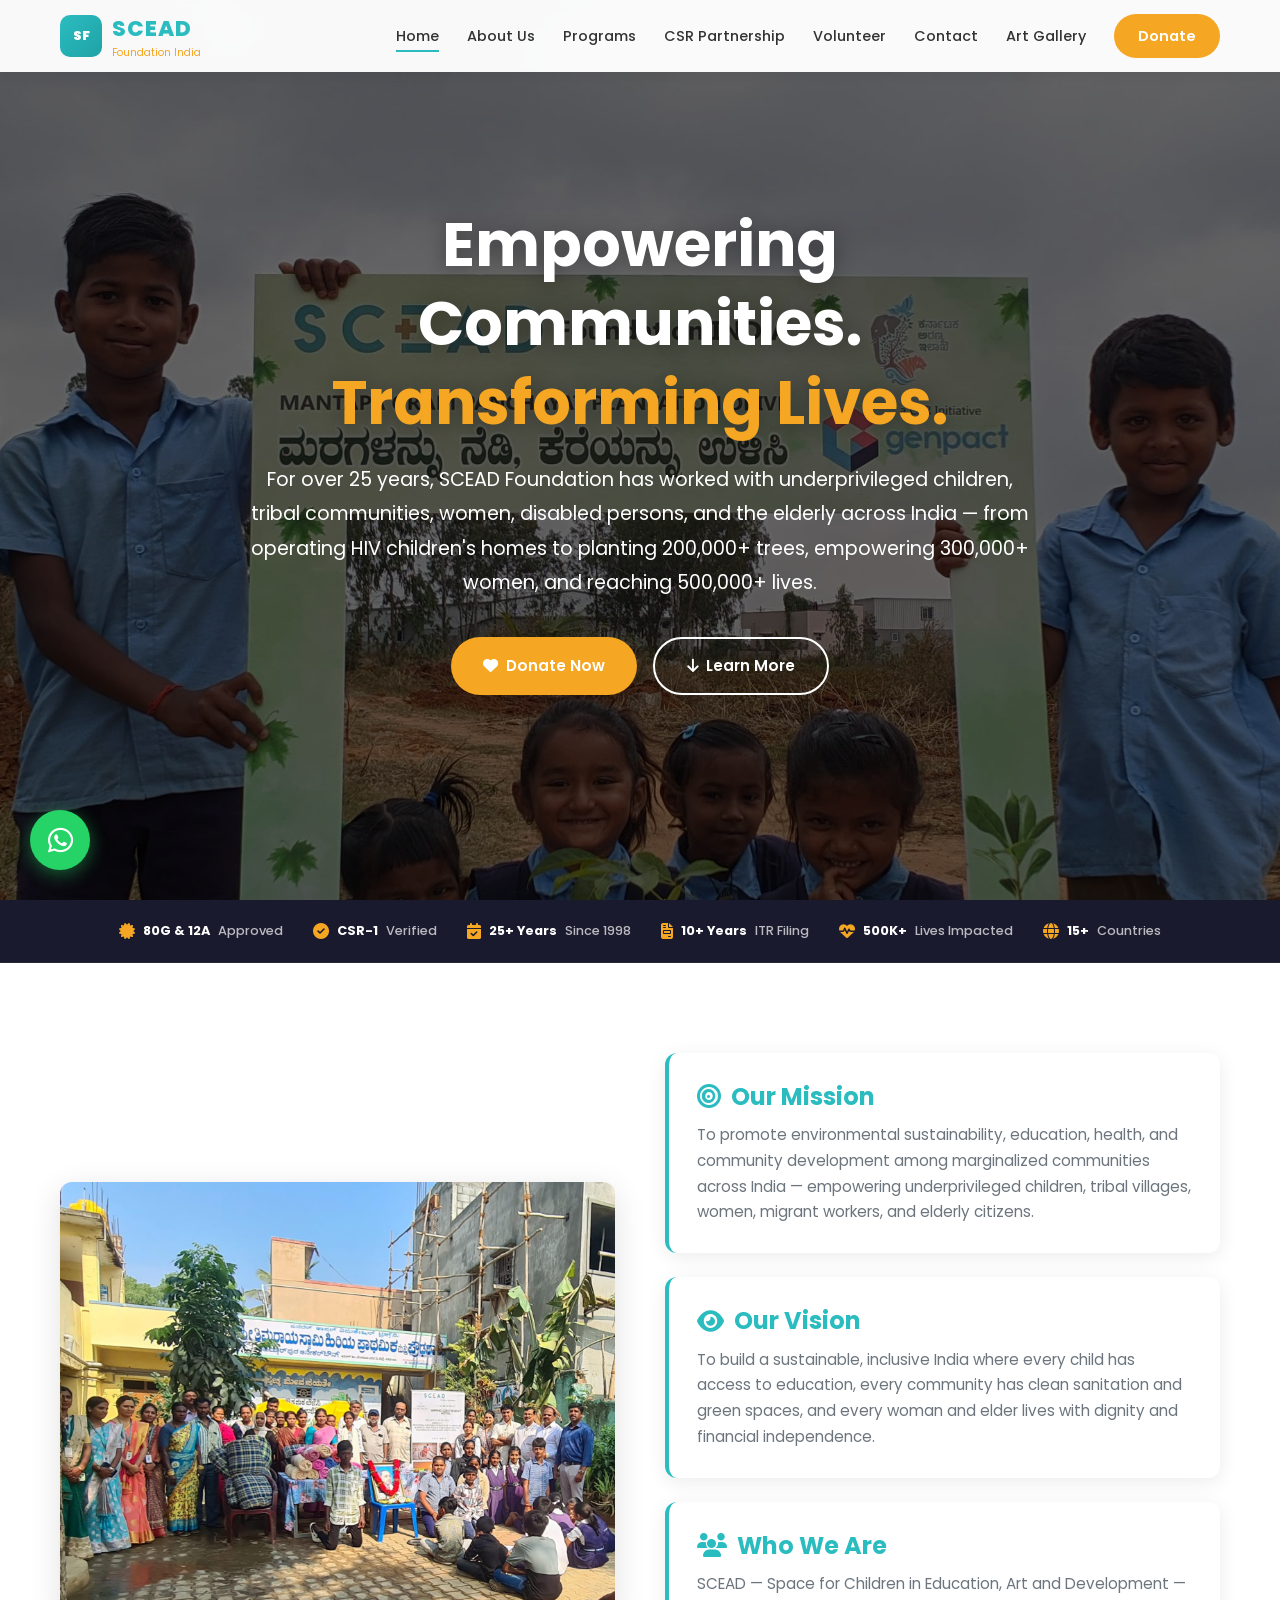
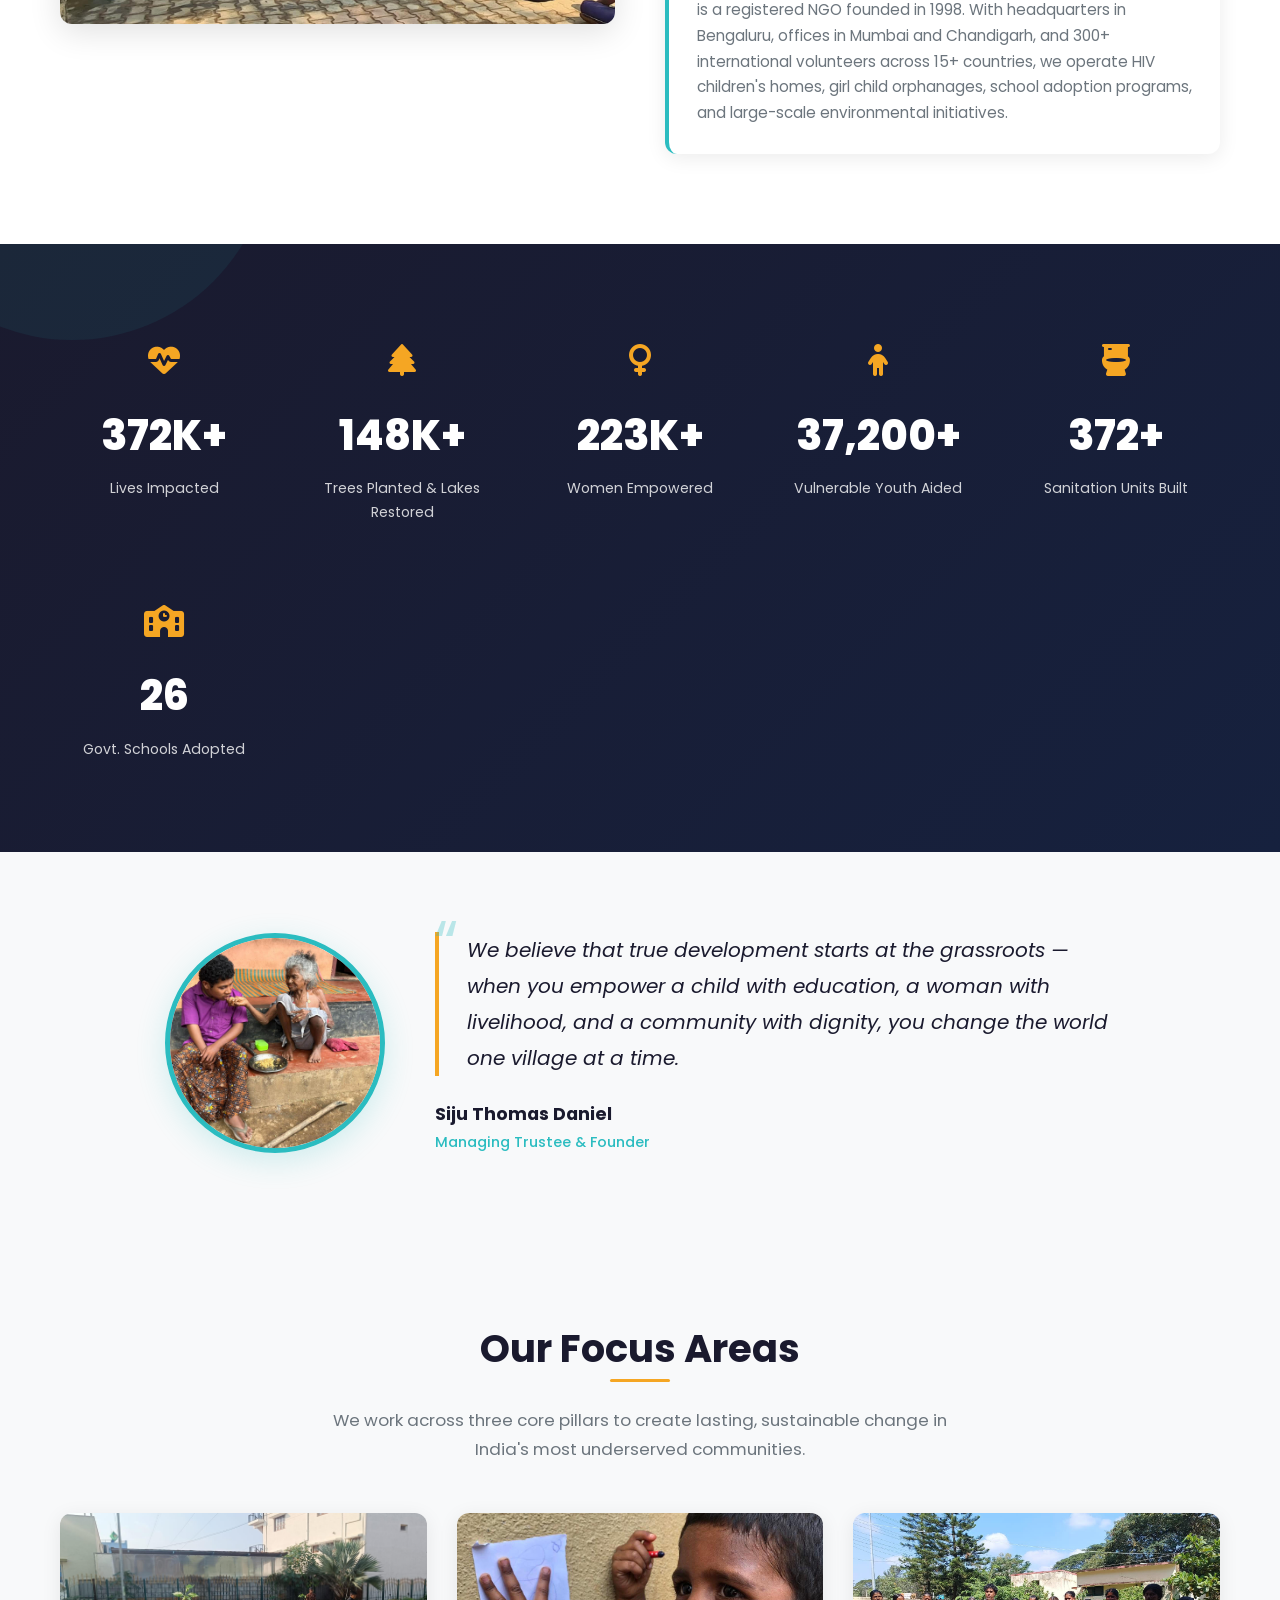
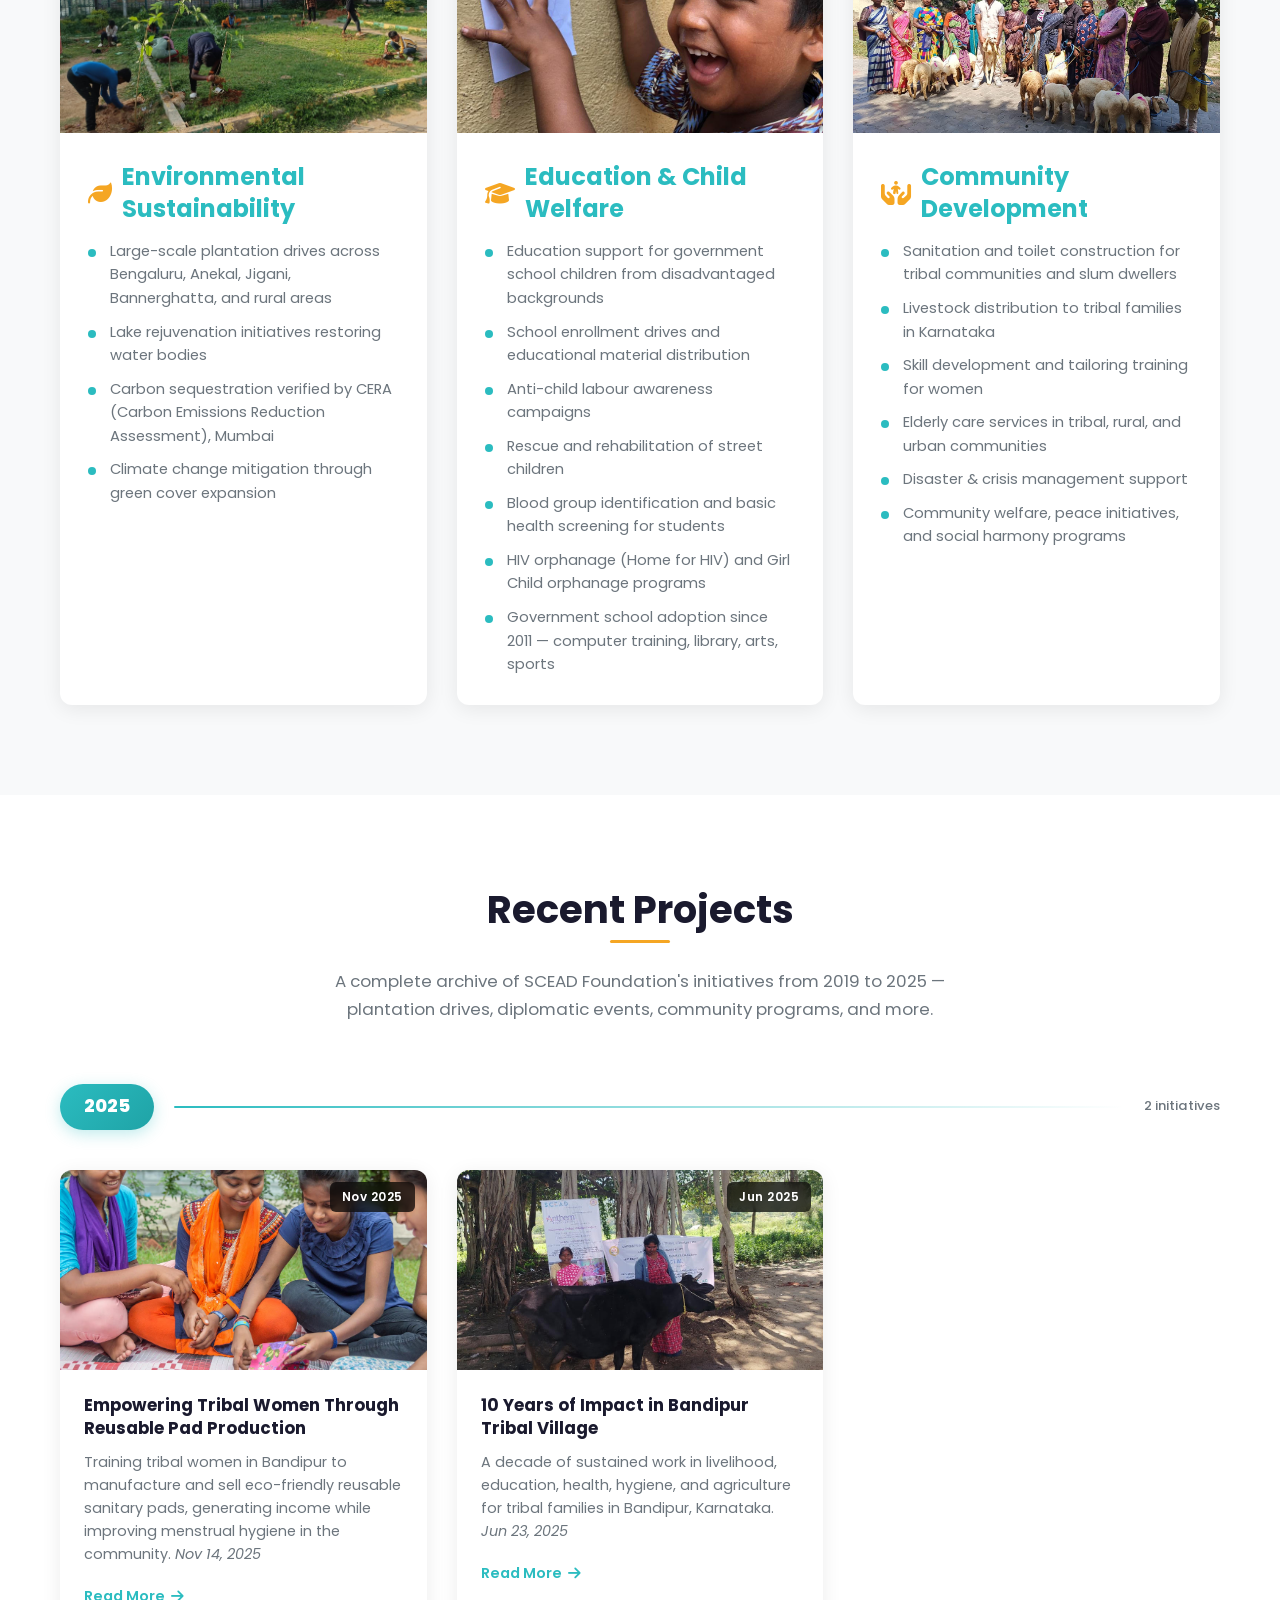
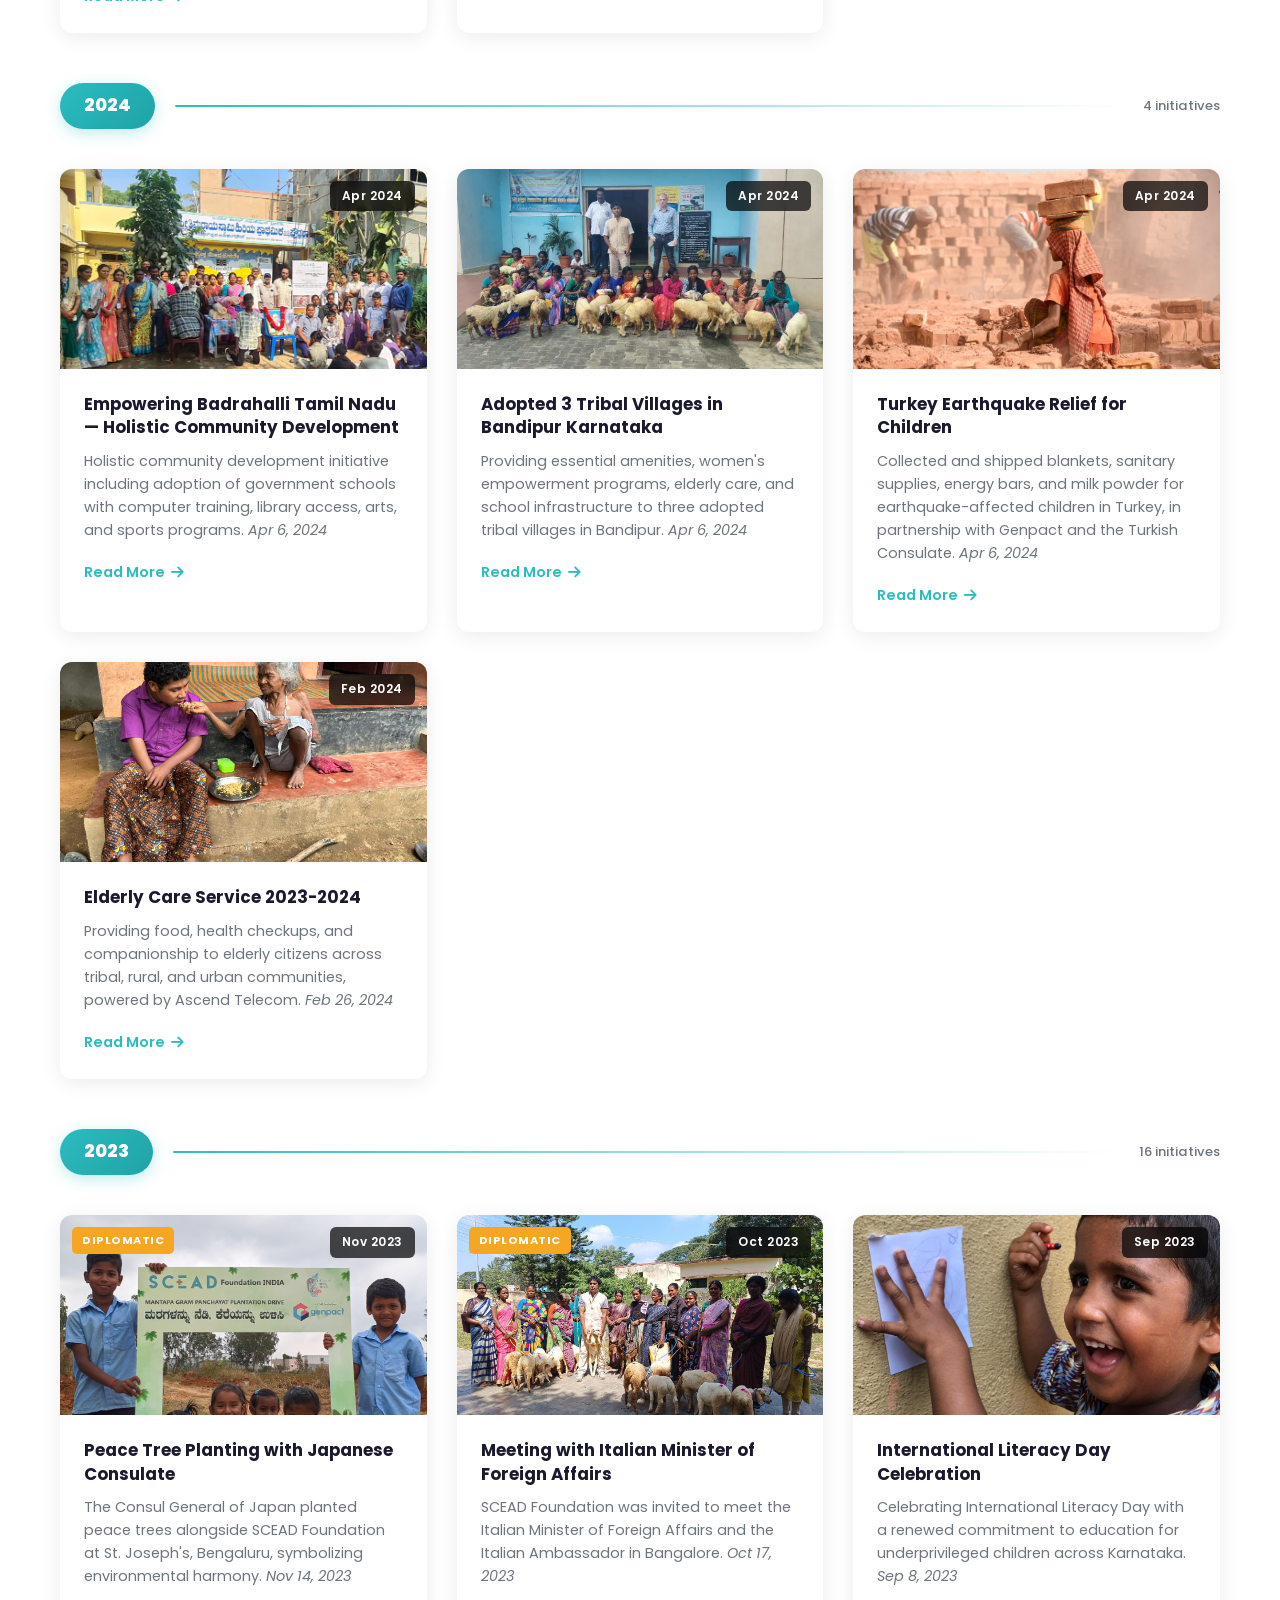
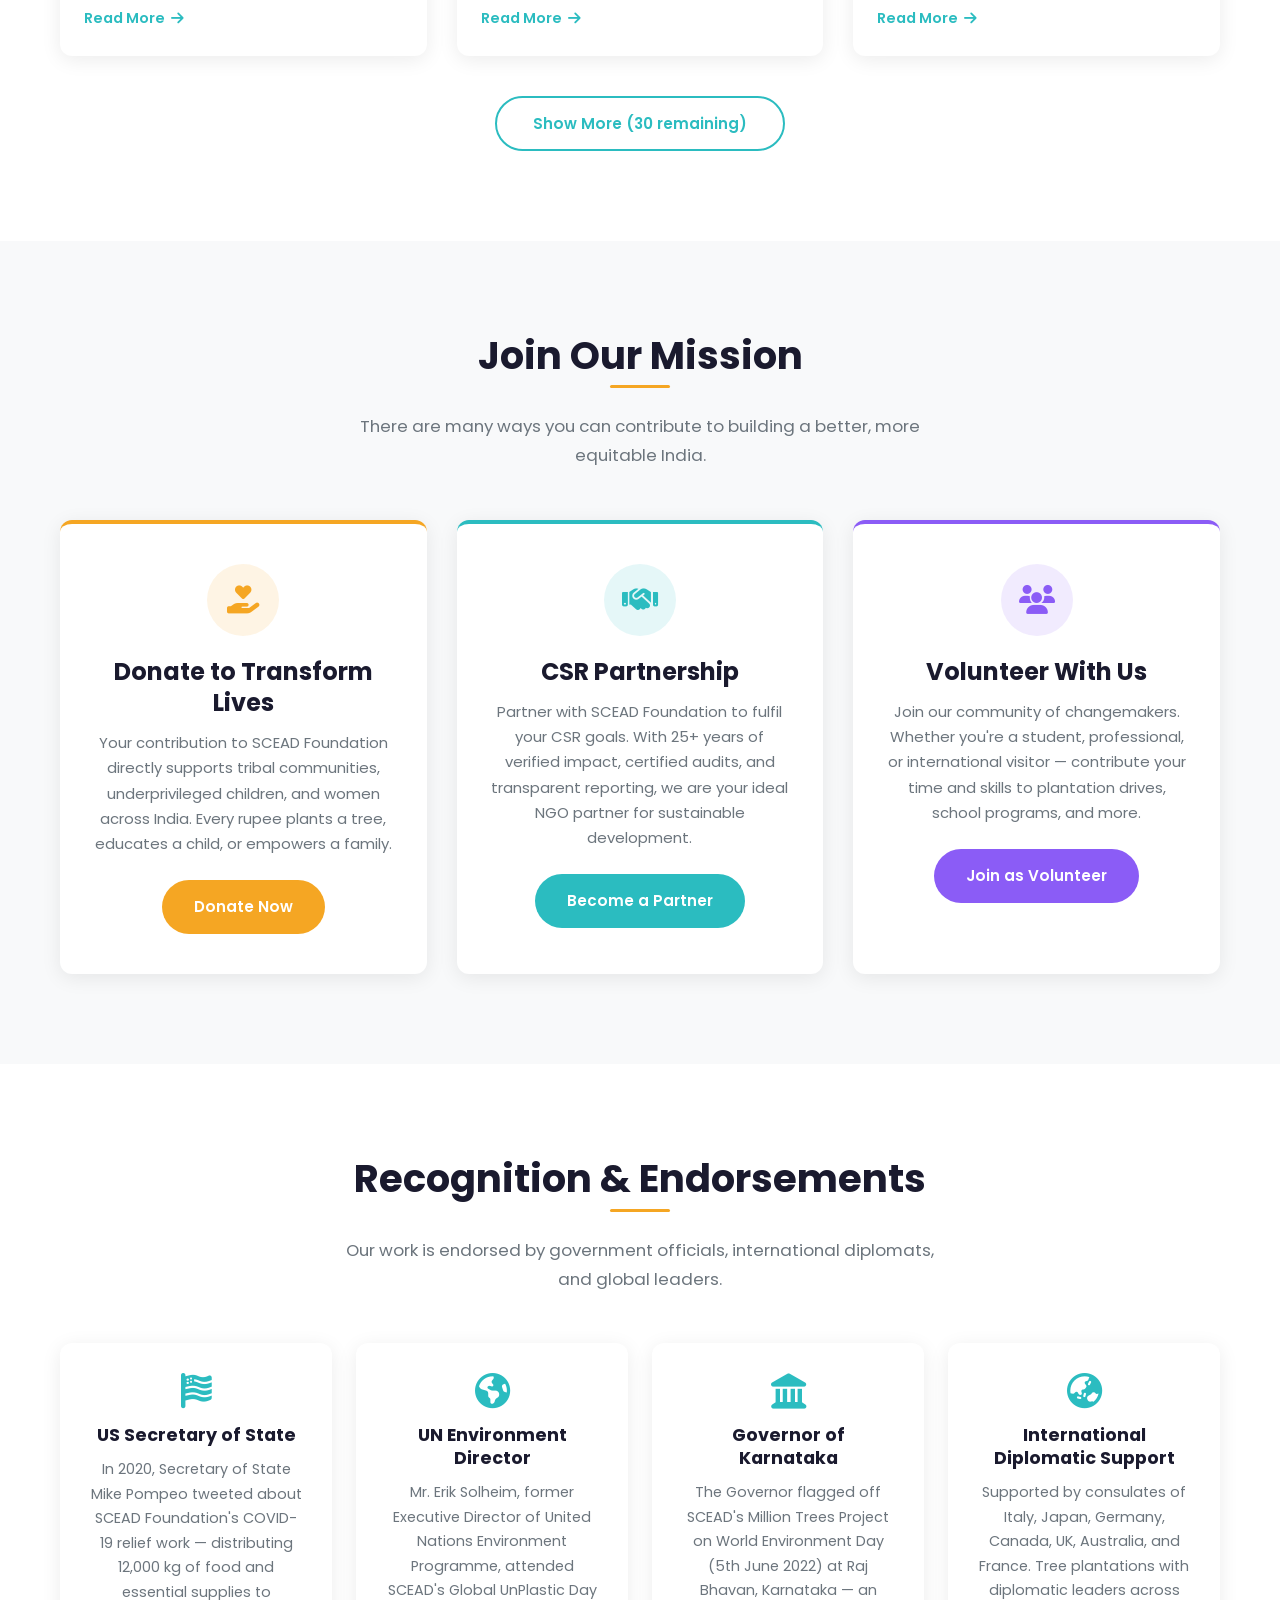
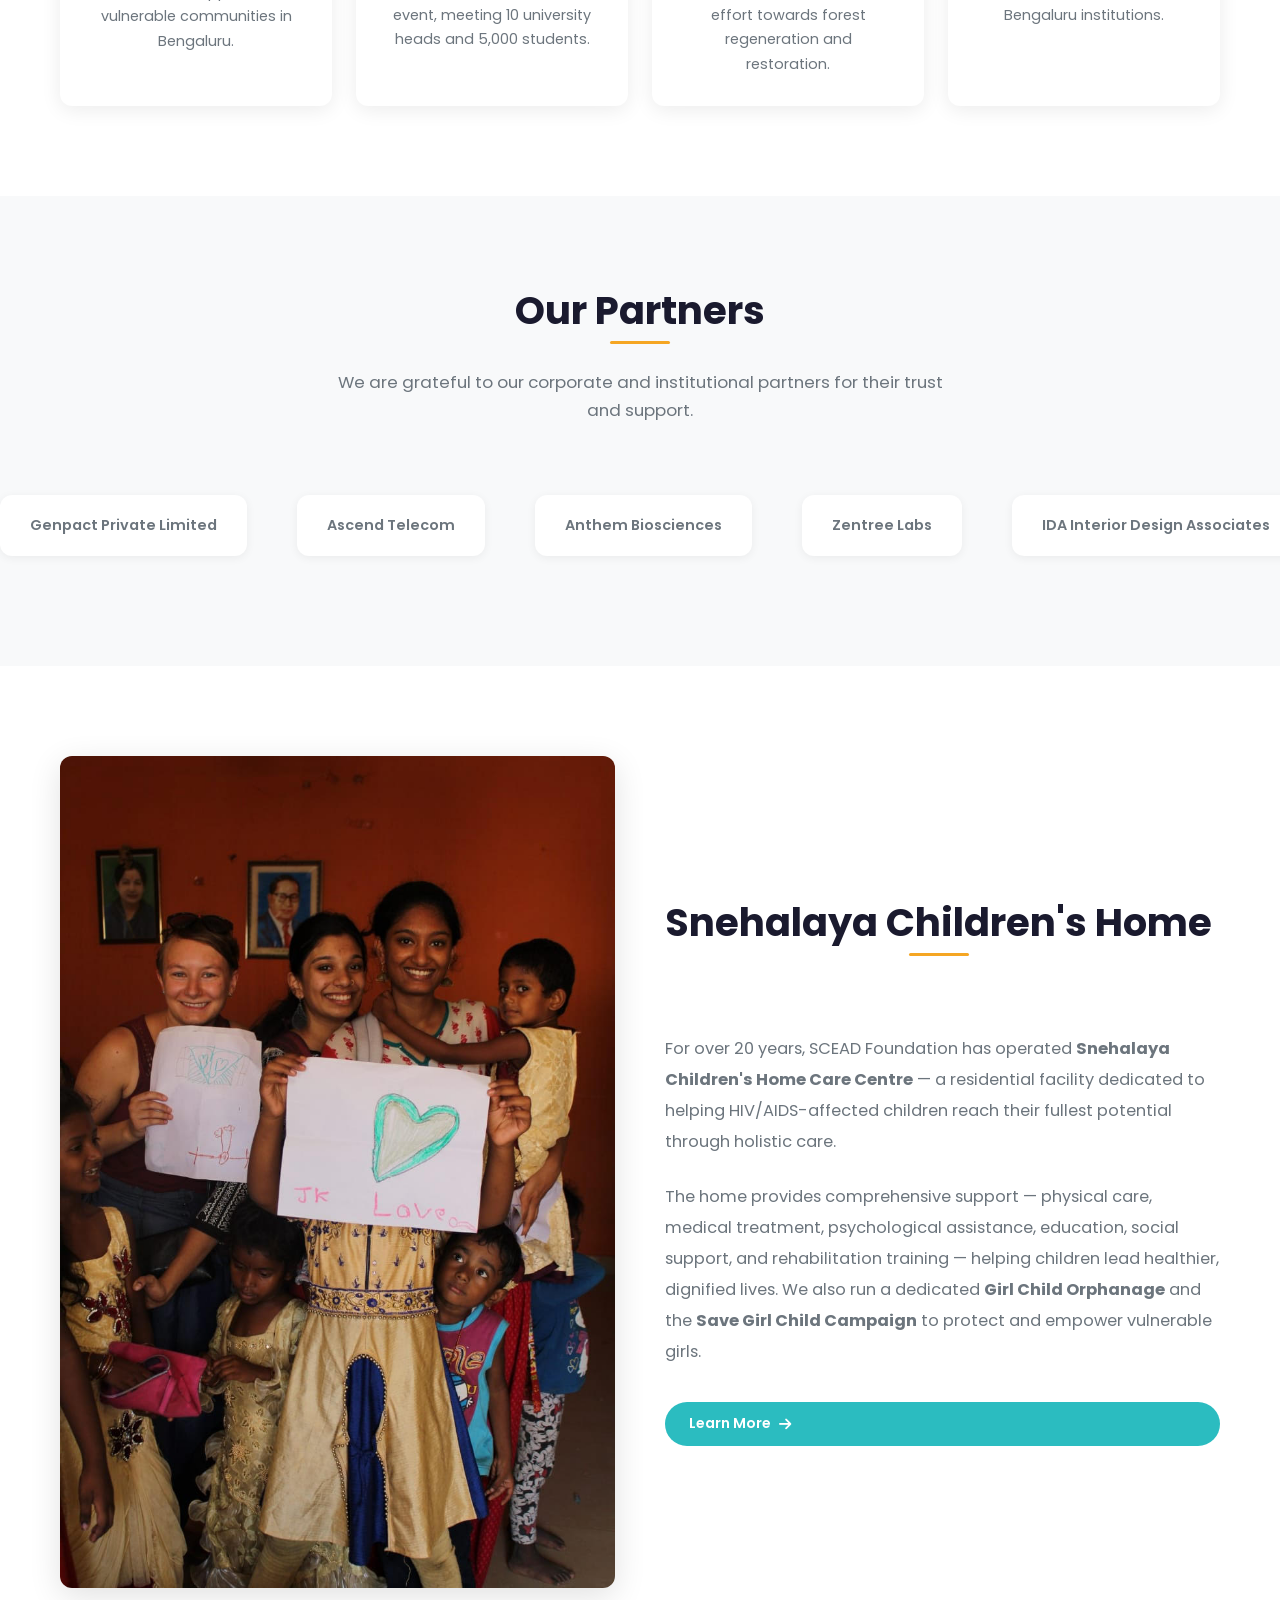
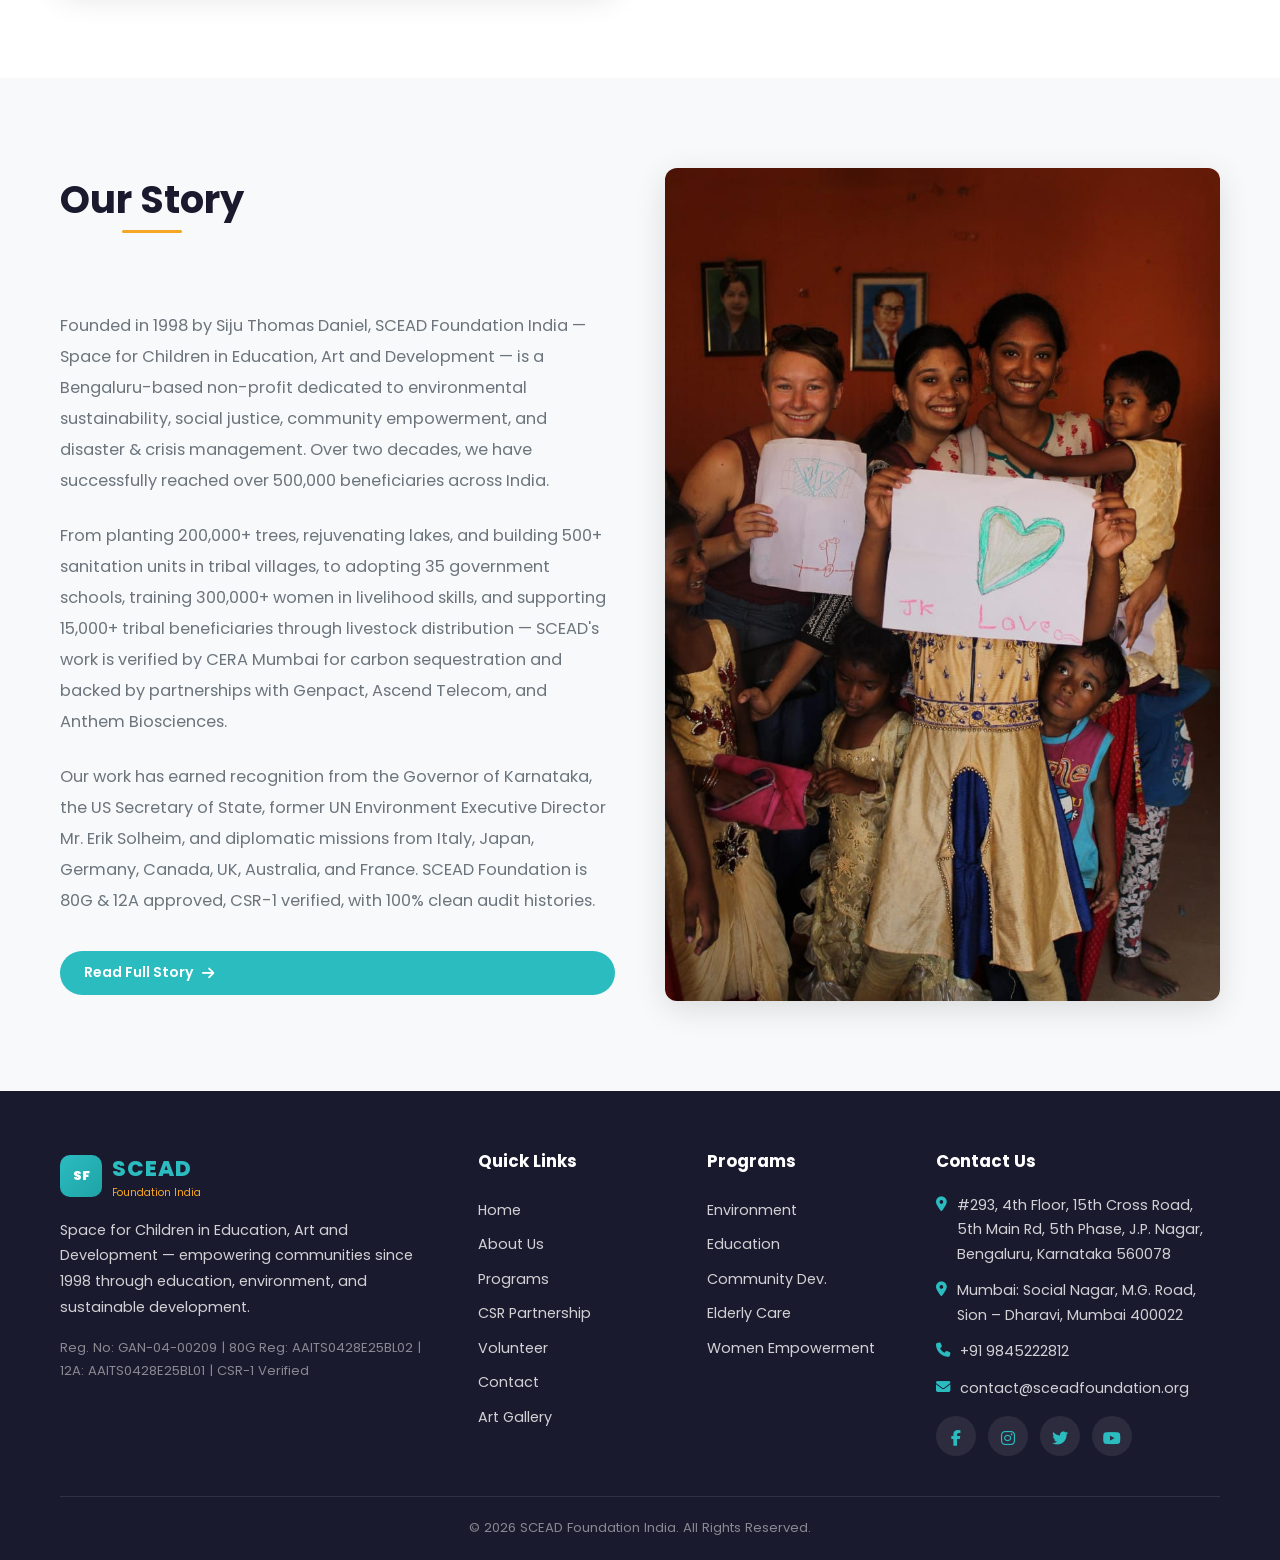
==== commit 68a92854: "Add complete blog archive (39 posts, 2019-2025) with year dividers, diplomatic badges, trust strip, " ====
--- a/index.html
+++ b/index.html
@@ -30,6 +30,7 @@
         <a href="csr.html">CSR Partnership</a>
         <a href="volunteer.html">Volunteer</a>
         <a href="contact.html">Contact</a>
+        <a href="art-gallery.html">Art Gallery</a>
         <a href="#donate" class="nav-donate">Donate</a>
       </div>
       <button class="hamburger" id="hamburger" aria-label="Toggle navigation menu" aria-expanded="false">
@@ -50,6 +51,18 @@
       </div>
     </div>
   </section>
+
+  <!-- Trust Badges Strip -->
+  <div class="trust-strip">
+    <div class="container">
+      <div class="trust-badge"><i class="fas fa-certificate"></i> <strong>80G &amp; 12A</strong> Approved</div>
+      <div class="trust-badge"><i class="fas fa-check-circle"></i> <strong>CSR-1</strong> Verified</div>
+      <div class="trust-badge"><i class="fas fa-calendar-check"></i> <strong>25+ Years</strong> Since 1998</div>
+      <div class="trust-badge"><i class="fas fa-file-invoice"></i> <strong>10+ Years</strong> ITR Filing</div>
+      <div class="trust-badge"><i class="fas fa-heart-pulse"></i> <strong>500K+</strong> Lives Impacted</div>
+      <div class="trust-badge"><i class="fas fa-globe"></i> <strong>15+</strong> Countries</div>
+    </div>
+  </div>
 
   <!-- About Section -->
   <section class="section" id="about">
@@ -199,129 +212,495 @@
     <div class="container">
       <div class="section-header" data-aos="fade-up">
         <h2>Recent Projects</h2>
-        <p>Highlights from our ongoing and recent initiatives transforming lives across India.</p>
+        <p>A complete archive of SCEAD Foundation's initiatives from 2019 to 2025 — plantation drives, diplomatic events, community programs, and more.</p>
       </div>
       <div class="projects-grid">
-        <div class="project-card" data-aos="fade-up">
-          <div class="project-card-image">
-            <img src="images/saukhyam-pads.avif" alt="Tribal women making reusable sanitary pads — Saukhyam project" loading="lazy">
+        <!-- ===== 2025 ===== -->
+        <div class="year-divider">
+          <span class="year-label">2025</span>
+          <span class="year-line"></span>
+          <span class="year-count">2 initiatives</span>
+        </div>
+        <div class="project-card" data-aos="fade-up" data-aos-delay="100">
+          <div class="project-card-image">
+            <img src="images/saukhyam-pads.avif" alt="Empowering Tribal Women Through Reusable Pad Production" loading="lazy">
+            <span class="project-card-date">Nov 2025</span>
           </div>
           <div class="project-card-body">
             <h3>Empowering Tribal Women Through Reusable Pad Production</h3>
-            <p>Training tribal women in Bandipur to make and sell eco-friendly reusable sanitary pads for income and hygiene. <em>Nov 2025</em></p>
+            <p>Training tribal women in Bandipur to manufacture and sell eco-friendly reusable sanitary pads, generating income while improving menstrual hygiene in the community. <em>Nov 14, 2025</em></p>
             <a href="https://www.sceadfoundation.org/2025/11/empowering-tribal-women-through.html" target="_blank" class="btn-sm">Read More <i class="fas fa-arrow-right"></i></a>
           </div>
         </div>
-        <div class="project-card" data-aos="fade-up" data-aos-delay="100">
-          <div class="project-card-image">
-            <img src="images/cow-distribution-tribal.jpg" alt="SCEAD Foundation cow distribution in Bandipur tribal village" loading="lazy">
+        <div class="project-card" data-aos="fade-up" data-aos-delay="200">
+          <div class="project-card-image">
+            <img src="images/cow-distribution-tribal.jpg" alt="10 Years of Impact in Bandipur Tribal Village" loading="lazy">
+            <span class="project-card-date">Jun 2025</span>
           </div>
           <div class="project-card-body">
             <h3>10 Years of Impact in Bandipur Tribal Village</h3>
-            <p>A decade of livelihood, education, health, hygiene, and agriculture work in Bandipur, Karnataka. <em>Jun 2025</em></p>
+            <p>A decade of sustained work in livelihood, education, health, hygiene, and agriculture for tribal families in Bandipur, Karnataka. <em>Jun 23, 2025</em></p>
             <a href="https://www.sceadfoundation.org/2025/06/10-years-of-impact-scead-foundations.html" target="_blank" class="btn-sm">Read More <i class="fas fa-arrow-right"></i></a>
           </div>
         </div>
-        <div class="project-card" data-aos="fade-up" data-aos-delay="200">
-          <div class="project-card-image">
-            <img src="images/livestock-event-group.jpg" alt="SCEAD Foundation tribal village adoption — livestock support" loading="lazy">
-          </div>
-          <div class="project-card-body">
-            <h3>Adopted 3 Tribal Villages in Bandipur</h3>
-            <p>Essential amenities, women's empowerment, elderly care, and school infrastructure in Bandipur, Karnataka. <em>Apr 2024</em></p>
+        <!-- ===== 2024 ===== -->
+        <div class="year-divider">
+          <span class="year-label">2024</span>
+          <span class="year-line"></span>
+          <span class="year-count">4 initiatives</span>
+        </div>
+        <div class="project-card" data-aos="fade-up" data-aos-delay="100">
+          <div class="project-card-image">
+            <img src="images/community-gathering.jpg" alt="Empowering Badrahalli Tamil Nadu — Holistic Community Development" loading="lazy">
+            <span class="project-card-date">Apr 2024</span>
+          </div>
+          <div class="project-card-body">
+            <h3>Empowering Badrahalli Tamil Nadu — Holistic Community Development</h3>
+            <p>Holistic community development initiative including adoption of government schools with computer training, library access, arts, and sports programs. <em>Apr 6, 2024</em></p>
+            <a href="https://www.sceadfoundation.org/2024/04/rural-india-empowering-badrahalli.html" target="_blank" class="btn-sm">Read More <i class="fas fa-arrow-right"></i></a>
+          </div>
+        </div>
+        <div class="project-card" data-aos="fade-up" data-aos-delay="200">
+          <div class="project-card-image">
+            <img src="images/livestock-event-group.jpg" alt="Adopted 3 Tribal Villages in Bandipur Karnataka" loading="lazy">
+            <span class="project-card-date">Apr 2024</span>
+          </div>
+          <div class="project-card-body">
+            <h3>Adopted 3 Tribal Villages in Bandipur Karnataka</h3>
+            <p>Providing essential amenities, women's empowerment programs, elderly care, and school infrastructure to three adopted tribal villages in Bandipur. <em>Apr 6, 2024</em></p>
             <a href="https://www.sceadfoundation.org/2024/04/adopted-3-tribal-community-village-in.html" target="_blank" class="btn-sm">Read More <i class="fas fa-arrow-right"></i></a>
           </div>
         </div>
         <div class="project-card" data-aos="fade-up" data-aos-delay="100">
           <div class="project-card-image">
-            <img src="images/child-labor-brickkilns.webp" alt="Child labor awareness — supporting vulnerable children" loading="lazy">
-          </div>
-          <div class="project-card-body">
-            <h3>Turkey Earthquake Relief</h3>
-            <p>Collected blankets, monkey caps, sanitary pads, energy bars, and milk powder for earthquake-affected children. With Genpact, AHIMSA India, and Turkish Consulate Mumbai. <em>Apr 2023</em></p>
+            <img src="images/child-labor-brickkilns.webp" alt="Turkey Earthquake Relief for Children" loading="lazy">
+            <span class="project-card-date">Apr 2024</span>
+          </div>
+          <div class="project-card-body">
+            <h3>Turkey Earthquake Relief for Children</h3>
+            <p>Collected and shipped blankets, sanitary supplies, energy bars, and milk powder for earthquake-affected children in Turkey, in partnership with Genpact and the Turkish Consulate. <em>Apr 6, 2024</em></p>
             <a href="https://www.sceadfoundation.org/2023/04/collecting-turkey-relief-goods-to-send.html" target="_blank" class="btn-sm">Read More <i class="fas fa-arrow-right"></i></a>
           </div>
         </div>
         <div class="project-card" data-aos="fade-up" data-aos-delay="200">
           <div class="project-card-image">
-            <img src="images/elderly-care.jpg" alt="SCEAD Foundation elderly care service" loading="lazy">
-          </div>
-          <div class="project-card-body">
-            <h3>Elderly Care Service</h3>
-            <p>Elderly care across tribal, rural, and urban communities — food, health checkups, companionship. Powered by Ascend Telecom. <em>Feb 2024</em></p>
+            <img src="images/elderly-care.jpg" alt="Elderly Care Service 2023-2024" loading="lazy">
+            <span class="project-card-date">Feb 2024</span>
+          </div>
+          <div class="project-card-body">
+            <h3>Elderly Care Service 2023-2024</h3>
+            <p>Providing food, health checkups, and companionship to elderly citizens across tribal, rural, and urban communities, powered by Ascend Telecom. <em>Feb 26, 2024</em></p>
             <a href="https://www.sceadfoundation.org/2024/02/elderly-care-service-november-2023.html" target="_blank" class="btn-sm">Read More <i class="fas fa-arrow-right"></i></a>
           </div>
         </div>
-        <div class="project-card" data-aos="fade-up" data-aos-delay="300">
-          <div class="project-card-image">
-            <img src="images/children-plantation-banner.jpg" alt="SCEAD Foundation peace tree planting initiative" loading="lazy">
+        <!-- ===== 2023 ===== -->
+        <div class="year-divider">
+          <span class="year-label">2023</span>
+          <span class="year-line"></span>
+          <span class="year-count">16 initiatives</span>
+        </div>
+        <div class="project-card" data-aos="fade-up" data-aos-delay="100">
+          <div class="project-card-image">
+            <img src="images/children-plantation-banner.jpg" alt="Peace Tree Planting with Japanese Consulate" loading="lazy">
+            <span class="project-card-badge">Diplomatic</span>
+            <span class="project-card-date">Nov 2023</span>
           </div>
           <div class="project-card-body">
             <h3>Peace Tree Planting with Japanese Consulate</h3>
-            <p>Mr. Nakane Tshutomu, Consul General of Japan, planted trees with Fr. Sunil Fernandes SJ and SCEAD at St. Joseph's, Bengaluru. <em>Nov 2023</em></p>
+            <p>The Consul General of Japan planted peace trees alongside SCEAD Foundation at St. Joseph's, Bengaluru, symbolizing environmental harmony. <em>Nov 14, 2023</em></p>
             <a href="https://www.sceadfoundation.org/2023/11/planting-trees-as-act-of-peace-by.html" target="_blank" class="btn-sm">Read More <i class="fas fa-arrow-right"></i></a>
           </div>
         </div>
-        <div class="project-card" data-aos="fade-up">
-          <div class="project-card-image">
-            <img src="images/community-gathering.jpg" alt="Empowering Badrahalli Tamil Nadu" loading="lazy">
-          </div>
-          <div class="project-card-body">
-            <h3>Empowering Badrahalli, Tamil Nadu</h3>
-            <p>Holistic community development — adoption of 3 government schools with computer training, library, arts, and sports programs. <em>Apr 2024</em></p>
-            <a href="https://www.sceadfoundation.org/2024/04/rural-india-empowering-badrahalli.html" target="_blank" class="btn-sm">Read More <i class="fas fa-arrow-right"></i></a>
-          </div>
-        </div>
-        <div class="project-card" data-aos="fade-up" data-aos-delay="100">
-          <div class="project-card-image">
-            <img src="images/plantation-drive.jpg" alt="UN Environment Director at SCEAD Foundation" loading="lazy">
+        <div class="project-card" data-aos="fade-up" data-aos-delay="200">
+          <div class="project-card-image">
+            <img src="images/livestock-distribution-women.jpg" alt="Meeting with Italian Minister of Foreign Affairs" loading="lazy">
+            <span class="project-card-badge">Diplomatic</span>
+            <span class="project-card-date">Oct 2023</span>
+          </div>
+          <div class="project-card-body">
+            <h3>Meeting with Italian Minister of Foreign Affairs</h3>
+            <p>SCEAD Foundation was invited to meet the Italian Minister of Foreign Affairs and the Italian Ambassador in Bangalore. <em>Oct 17, 2023</em></p>
+            <a href="https://www.sceadfoundation.org/2023/10/invited-to-meet-italian-minister-of.html" target="_blank" class="btn-sm">Read More <i class="fas fa-arrow-right"></i></a>
+          </div>
+        </div>
+        <div class="project-card" data-aos="fade-up" data-aos-delay="100">
+          <div class="project-card-image">
+            <img src="images/child-learning.jpg" alt="International Literacy Day Celebration" loading="lazy">
+            <span class="project-card-date">Sep 2023</span>
+          </div>
+          <div class="project-card-body">
+            <h3>International Literacy Day Celebration</h3>
+            <p>Celebrating International Literacy Day with a renewed commitment to education for underprivileged children across Karnataka. <em>Sep 8, 2023</em></p>
+            <a href="https://www.sceadfoundation.org/2023/09/celebrating-international-literacy-day.html" target="_blank" class="btn-sm">Read More <i class="fas fa-arrow-right"></i></a>
+          </div>
+        </div>
+        <div class="project-card" data-aos="fade-up" data-aos-delay="200">
+          <div class="project-card-image">
+            <img src="images/plantation-drive.jpg" alt="British High Commission at SCEAD Foundation — Hiroshima Nagasaki Day" loading="lazy">
+            <span class="project-card-badge">Diplomatic</span>
+            <span class="project-card-date">Aug 2023</span>
+          </div>
+          <div class="project-card-body">
+            <h3>British High Commission at SCEAD Foundation — Hiroshima Nagasaki Day</h3>
+            <p>The British Deputy Head of Mission joined SCEAD Foundation for a Hiroshima-Nagasaki Day commemoration event in Bangalore. <em>Aug 18, 2023</em></p>
+            <a href="https://www.sceadfoundation.org/2023/08/british-high-commission-at-scead.html" target="_blank" class="btn-sm">Read More <i class="fas fa-arrow-right"></i></a>
+          </div>
+        </div>
+        <div class="project-card" data-aos="fade-up" data-aos-delay="100">
+          <div class="project-card-image">
+            <img src="images/children-plantation-banner.jpg" alt="Hiroshima Nagasaki Day with Italian Consul General Alfonso Tagliaferri" loading="lazy">
+            <span class="project-card-badge">Diplomatic</span>
+            <span class="project-card-date">Aug 2023</span>
+          </div>
+          <div class="project-card-body">
+            <h3>Hiroshima Nagasaki Day with Italian Consul General Alfonso Tagliaferri</h3>
+            <p>The Italian Consul General joined SCEAD Foundation to observe Hiroshima Nagasaki Day 2023, promoting peace and international solidarity. <em>Aug 1, 2023</em></p>
+            <a href="https://www.sceadfoundation.org/2023/08/hiroshima-nagasaki-day-2023-by-italian.html" target="_blank" class="btn-sm">Read More <i class="fas fa-arrow-right"></i></a>
+          </div>
+        </div>
+        <div class="project-card" data-aos="fade-up" data-aos-delay="200">
+          <div class="project-card-image">
+            <img src="images/plantation-drive.jpg" alt="Canadian Consul General Daniel Morency — Indo-Canadian Student Exchange" loading="lazy">
+            <span class="project-card-badge">Diplomatic</span>
+            <span class="project-card-date">May 2023</span>
+          </div>
+          <div class="project-card-body">
+            <h3>Canadian Consul General Daniel Morency — Indo-Canadian Student Exchange</h3>
+            <p>Canadian Consul General Mr. Daniel Morency visited SCEAD Foundation to discuss and promote Indo-Canadian student exchange programs. <em>May 13, 2023</em></p>
+            <a href="https://www.sceadfoundation.org/2023/05/the-canadian-consul-general-mr-daniel.html" target="_blank" class="btn-sm">Read More <i class="fas fa-arrow-right"></i></a>
+          </div>
+        </div>
+        <div class="project-card" data-aos="fade-up" data-aos-delay="100">
+          <div class="project-card-image">
+            <img src="images/community-gathering.jpg" alt="Generating Awareness About Important UN Dates" loading="lazy">
+            <span class="project-card-badge">Diplomatic</span>
+            <span class="project-card-date">May 2023</span>
+          </div>
+          <div class="project-card-body">
+            <h3>Generating Awareness About Important UN Dates</h3>
+            <p>Community awareness campaign educating people about significant United Nations observance days and their relevance to social development. <em>May 10, 2023</em></p>
+            <a href="https://www.sceadfoundation.org/2023/05/generating-awareness-about-important.html" target="_blank" class="btn-sm">Read More <i class="fas fa-arrow-right"></i></a>
+          </div>
+        </div>
+        <div class="project-card" data-aos="fade-up" data-aos-delay="200">
+          <div class="project-card-image">
+            <img src="images/children-plantation-banner.jpg" alt="Sowing the Future Generation" loading="lazy">
+            <span class="project-card-date">May 2023</span>
+          </div>
+          <div class="project-card-body">
+            <h3>Sowing the Future Generation</h3>
+            <p>Engaging young students in tree planting activities to instill environmental values and build a greener future generation. <em>May 10, 2023</em></p>
+            <a href="https://www.sceadfoundation.org/2023/05/sowing-future-generation.html" target="_blank" class="btn-sm">Read More <i class="fas fa-arrow-right"></i></a>
+          </div>
+        </div>
+        <div class="project-card" data-aos="fade-up" data-aos-delay="100">
+          <div class="project-card-image">
+            <img src="images/community-gathering.jpg" alt="Sustainable Living Workshop in Bangalore Urban Slum" loading="lazy">
+            <span class="project-card-date">Apr 2023</span>
+          </div>
+          <div class="project-card-body">
+            <h3>Sustainable Living Workshop in Bangalore Urban Slum</h3>
+            <p>Conducting sustainable living awareness workshops in Bangalore urban slum communities, empowering residents with eco-friendly practices. <em>Apr 14, 2023</em></p>
+            <a href="https://www.sceadfoundation.org/2023/04/sustainable-living-workshop-and.html" target="_blank" class="btn-sm">Read More <i class="fas fa-arrow-right"></i></a>
+          </div>
+        </div>
+        <div class="project-card" data-aos="fade-up" data-aos-delay="200">
+          <div class="project-card-image">
+            <img src="images/plantation-drive.jpg" alt="Hosted UN Environment Director Erik Solheim" loading="lazy">
+            <span class="project-card-badge">Diplomatic</span>
+            <span class="project-card-date">Apr 2023</span>
           </div>
           <div class="project-card-body">
             <h3>Hosted UN Environment Director Erik Solheim</h3>
-            <p>Mr. Erik Solheim, 6th UN Environment Executive Director &amp; Under-Secretary-General, visited SCEAD Foundation initiatives. <em>Apr 2023</em></p>
+            <p>Former UN Environment Executive Director Mr. Erik Solheim visited SCEAD Foundation initiatives, meeting university heads and thousands of students. <em>Apr 5, 2023</em></p>
             <a href="https://www.sceadfoundation.org/2023/04/scead-foundation-hosted-un-environment.html" target="_blank" class="btn-sm">Read More <i class="fas fa-arrow-right"></i></a>
           </div>
         </div>
-        <div class="project-card" data-aos="fade-up" data-aos-delay="200">
-          <div class="project-card-image">
-            <img src="images/children-plantation-banner.jpg" alt="British High Commission at SCEAD" loading="lazy">
-          </div>
-          <div class="project-card-body">
-            <h3>British High Commission at SCEAD Foundation</h3>
-            <p>H.E. James Godber, Deputy Head of Mission, joined SCEAD for Hiroshima-Nagasaki Day at Kristu Jayanti College, Bangalore. <em>Aug 2023</em></p>
-            <a href="https://www.sceadfoundation.org/2023/08/british-high-commission-at-scead.html" target="_blank" class="btn-sm">Read More <i class="fas fa-arrow-right"></i></a>
-          </div>
-        </div>
-        <div class="project-card" data-aos="fade-up">
-          <div class="project-card-image">
-            <img src="images/livestock-distribution-women.jpg" alt="Italian Minister meeting with SCEAD" loading="lazy">
-          </div>
-          <div class="project-card-body">
-            <h3>Meeting with Italian Minister of Foreign Affairs</h3>
-            <p>SCEAD Foundation invited to meet the Italian Minister of Foreign Affairs and Italian Ambassador in Bangalore. <em>Oct 2023</em></p>
-            <a href="https://www.sceadfoundation.org/2023/10/invited-to-meet-italian-minister-of.html" target="_blank" class="btn-sm">Read More <i class="fas fa-arrow-right"></i></a>
-          </div>
-        </div>
-        <div class="project-card" data-aos="fade-up" data-aos-delay="100">
-          <div class="project-card-image">
-            <img src="images/child-learning.jpg" alt="International Literacy Day celebration" loading="lazy">
-          </div>
-          <div class="project-card-body">
-            <h3>International Literacy Day Celebration</h3>
-            <p>Celebrating International Literacy Day with a commitment to education for underprivileged children across Karnataka. <em>Sep 2023</em></p>
-            <a href="https://www.sceadfoundation.org/2023/09/celebrating-international-literacy-day.html" target="_blank" class="btn-sm">Read More <i class="fas fa-arrow-right"></i></a>
-          </div>
-        </div>
-        <div class="project-card" data-aos="fade-up" data-aos-delay="200">
-          <div class="project-card-image">
-            <img src="images/elderly-care.jpg" alt="Sustainable living workshop in Bangalore slum" loading="lazy">
-          </div>
-          <div class="project-card-body">
-            <h3>Sustainable Living Workshop in Bangalore Slum</h3>
-            <p>Sustainable living awareness workshop in Karnataka urban Bangalore slum communities — empowering residents with eco-friendly practices. <em>Apr 2023</em></p>
-            <a href="https://www.sceadfoundation.org/2023/04/sustainable-living-workshop-and.html" target="_blank" class="btn-sm">Read More <i class="fas fa-arrow-right"></i></a>
-          </div>
-        </div>
+        <div class="project-card" data-aos="fade-up" data-aos-delay="100">
+          <div class="project-card-image">
+            <img src="images/elderly-care.jpg" alt="Weekend Meal at SCEAD Adopted Slum Area" loading="lazy">
+            <span class="project-card-date">Apr 2023</span>
+          </div>
+          <div class="project-card-body">
+            <h3>Weekend Meal at SCEAD Adopted Slum Area</h3>
+            <p>Providing weekend meals to families in SCEAD-adopted slum areas, addressing food insecurity among the most vulnerable communities. <em>Apr 5, 2023</em></p>
+            <a href="https://www.sceadfoundation.org/2023/04/weekend-meal-at-scead-adopted-slum-area.html" target="_blank" class="btn-sm">Read More <i class="fas fa-arrow-right"></i></a>
+          </div>
+        </div>
+        <div class="project-card" data-aos="fade-up" data-aos-delay="200">
+          <div class="project-card-image">
+            <img src="images/volunteer-children.jpg" alt="Artists from Karnataka Invited to Promote Art and Culture" loading="lazy">
+            <span class="project-card-date">Apr 2023</span>
+          </div>
+          <div class="project-card-body">
+            <h3>Artists from Karnataka Invited to Promote Art and Culture</h3>
+            <p>Artists from across Karnataka were invited to promote art and culture among underprivileged children and communities. <em>Apr 5, 2023</em></p>
+            <a href="https://www.sceadfoundation.org/2023/04/artists-from-all-over-karnataka-were.html" target="_blank" class="btn-sm">Read More <i class="fas fa-arrow-right"></i></a>
+          </div>
+        </div>
+        <div class="project-card" data-aos="fade-up" data-aos-delay="100">
+          <div class="project-card-image">
+            <img src="images/children-plantation-banner.jpg" alt="New Year Resolution — Planting One Million Trees with Japanese Consul General" loading="lazy">
+            <span class="project-card-badge">Diplomatic</span>
+            <span class="project-card-date">Apr 2023</span>
+          </div>
+          <div class="project-card-body">
+            <h3>New Year Resolution — Planting One Million Trees with Japanese Consul General</h3>
+            <p>SCEAD Foundation launched a bold 2023 resolution to plant one million trees, inaugurated with the Japanese Consul General. <em>Apr 5, 2023</em></p>
+            <a href="https://www.sceadfoundation.org/2023/04/2023-new-year-resolution-of-planting.html" target="_blank" class="btn-sm">Read More <i class="fas fa-arrow-right"></i></a>
+          </div>
+        </div>
+        <div class="project-card" data-aos="fade-up" data-aos-delay="200">
+          <div class="project-card-image">
+            <img src="images/child-learning.jpg" alt="Children Learn Life Values Through Art" loading="lazy">
+            <span class="project-card-date">Apr 2023</span>
+          </div>
+          <div class="project-card-body">
+            <h3>Children Learn Life Values Through Art</h3>
+            <p>Underprivileged children learn essential life values through creative art workshops that build confidence and self-expression. <em>Apr 5, 2023</em></p>
+            <a href="https://www.sceadfoundation.org/2023/04/underprivileged-children-learn-life.html" target="_blank" class="btn-sm">Read More <i class="fas fa-arrow-right"></i></a>
+          </div>
+        </div>
+        <div class="project-card" data-aos="fade-up" data-aos-delay="100">
+          <div class="project-card-image">
+            <img src="images/plantation-drive.jpg" alt="Monthly Plantation Drive Across Bangalore with College Students" loading="lazy">
+            <span class="project-card-date">Apr 2023</span>
+          </div>
+          <div class="project-card-body">
+            <h3>Monthly Plantation Drive Across Bangalore with College Students</h3>
+            <p>Regular monthly plantation drives across Bangalore engaging college student volunteers in large-scale tree planting efforts. <em>Apr 5, 2023</em></p>
+            <a href="https://www.sceadfoundation.org/2023/04/plantation-drive-ever-month-in.html" target="_blank" class="btn-sm">Read More <i class="fas fa-arrow-right"></i></a>
+          </div>
+        </div>
+        <div class="project-card" data-aos="fade-up" data-aos-delay="200">
+          <div class="project-card-image">
+            <img src="images/community-gathering.jpg" alt="Sports Workshop at Bangalore Urban Slums and Rural Villages" loading="lazy">
+            <span class="project-card-date">Apr 2023</span>
+          </div>
+          <div class="project-card-body">
+            <h3>Sports Workshop at Bangalore Urban Slums and Rural Villages</h3>
+            <p>Weekly sports workshops conducted in Bangalore urban slums and rural villages, promoting fitness and teamwork among children. <em>Apr 5, 2023</em></p>
+            <a href="https://www.sceadfoundation.org/2023/04/sports-workshop-every-week-at-bangalore.html" target="_blank" class="btn-sm">Read More <i class="fas fa-arrow-right"></i></a>
+          </div>
+        </div>
+        <!-- ===== 2022 ===== -->
+        <div class="year-divider">
+          <span class="year-label">2022</span>
+          <span class="year-line"></span>
+          <span class="year-count">7 initiatives</span>
+        </div>
+        <div class="project-card" data-aos="fade-up" data-aos-delay="100">
+          <div class="project-card-image">
+            <img src="images/child-learning.jpg" alt="Girl Child Education Campaign — Karnataka" loading="lazy">
+            <span class="project-card-date">Sep 2022</span>
+          </div>
+          <div class="project-card-body">
+            <h3>Girl Child Education Campaign — Karnataka</h3>
+            <p>Dedicated campaign promoting education for girl children in Karnataka, breaking barriers and ensuring access to quality schooling. <em>Sep 3, 2022</em></p>
+            <a href="https://www.sceadfoundation.org/2022/09/girl-child-education-campaign-august.html" target="_blank" class="btn-sm">Read More <i class="fas fa-arrow-right"></i></a>
+          </div>
+        </div>
+        <div class="project-card" data-aos="fade-up" data-aos-delay="200">
+          <div class="project-card-image">
+            <img src="images/children-plantation-banner.jpg" alt="Reforestation with Harsha Vardhan IRS at St Joseph's College" loading="lazy">
+            <span class="project-card-date">Sep 2022</span>
+          </div>
+          <div class="project-card-body">
+            <h3>Reforestation with Harsha Vardhan IRS at St Joseph's College</h3>
+            <p>Reforestation drive with children and Harsha Vardhan IRS at St. Joseph's College, planting trees to restore green cover in Bangalore. <em>Sep 3, 2022</em></p>
+            <a href="https://www.sceadfoundation.org/2022/09/reforestation-with-children-july-2022.html" target="_blank" class="btn-sm">Read More <i class="fas fa-arrow-right"></i></a>
+          </div>
+        </div>
+        <div class="project-card" data-aos="fade-up" data-aos-delay="100">
+          <div class="project-card-image">
+            <img src="images/plantation-drive.jpg" alt="Japanese Consul General Katsumasa Maruo — Environment and Peace Conference" loading="lazy">
+            <span class="project-card-badge">Diplomatic</span>
+            <span class="project-card-date">Jun 2022</span>
+          </div>
+          <div class="project-card-body">
+            <h3>Japanese Consul General Katsumasa Maruo — Environment &amp; Peace Conference</h3>
+            <p>Deputy Consul General of Japan Mr. Katsumasa Maruo joined SCEAD for a conference on environment and peace in Bangalore. <em>Jun 18, 2022</em></p>
+            <a href="https://www.sceadfoundation.org/2022/06/katsmasa-maruo-deputy-consul-general-of.html" target="_blank" class="btn-sm">Read More <i class="fas fa-arrow-right"></i></a>
+          </div>
+        </div>
+        <div class="project-card" data-aos="fade-up" data-aos-delay="200">
+          <div class="project-card-image">
+            <img src="images/plantation-drive.jpg" alt="German Consul General — Federal Republic of Germany" loading="lazy">
+            <span class="project-card-badge">Diplomatic</span>
+            <span class="project-card-date">Jun 2022</span>
+          </div>
+          <div class="project-card-body">
+            <h3>German Consul General — Federal Republic of Germany</h3>
+            <p>The Consul General of the Federal Republic of Germany visited SCEAD Foundation to support environmental and community initiatives. <em>Jun 13, 2022</em></p>
+            <a href="https://www.sceadfoundation.org/2022/06/consul-generalconsulate-of-federal.html" target="_blank" class="btn-sm">Read More <i class="fas fa-arrow-right"></i></a>
+          </div>
+        </div>
+        <div class="project-card" data-aos="fade-up" data-aos-delay="100">
+          <div class="project-card-image">
+            <img src="images/community-gathering.jpg" alt="The Damage Caused by War to the Environment" loading="lazy">
+            <span class="project-card-date">Jun 2022</span>
+          </div>
+          <div class="project-card-body">
+            <h3>The Damage Caused by War to the Environment</h3>
+            <p>An awareness initiative highlighting the devastating environmental impact of armed conflict and the urgent need for peace. <em>Jun 2, 2022</em></p>
+            <a href="https://www.sceadfoundation.org/2022/06/the-damage-caused-by-war-to-environment.html" target="_blank" class="btn-sm">Read More <i class="fas fa-arrow-right"></i></a>
+          </div>
+        </div>
+        <div class="project-card" data-aos="fade-up" data-aos-delay="200">
+          <div class="project-card-image">
+            <img src="images/volunteer-children.jpg" alt="Summer Workshop April 2022" loading="lazy">
+            <span class="project-card-date">May 2022</span>
+          </div>
+          <div class="project-card-body">
+            <h3>Summer Workshop April 2022</h3>
+            <p>Summer workshop for underprivileged children featuring creative activities, life skills training, and educational enrichment programs. <em>May 14, 2022</em></p>
+            <a href="https://www.sceadfoundation.org/2022/05/summer-workshop-april-2022.html" target="_blank" class="btn-sm">Read More <i class="fas fa-arrow-right"></i></a>
+          </div>
+        </div>
+        <div class="project-card" data-aos="fade-up" data-aos-delay="100">
+          <div class="project-card-image">
+            <img src="images/child-learning.jpg" alt="Weekly Workshop for Underprivileged Children — Karnataka" loading="lazy">
+            <span class="project-card-date">Mar 2022</span>
+          </div>
+          <div class="project-card-body">
+            <h3>Weekly Workshop for Underprivileged Children — Karnataka</h3>
+            <p>Regular weekly workshops providing education, art, and skills development to underprivileged children across Karnataka. <em>Mar 18, 2022</em></p>
+            <a href="https://www.sceadfoundation.org/2022/03/workshop-every-week-for-underprivileged.html" target="_blank" class="btn-sm">Read More <i class="fas fa-arrow-right"></i></a>
+          </div>
+        </div>
+        <!-- ===== 2021 ===== -->
+        <div class="year-divider">
+          <span class="year-label">2021</span>
+          <span class="year-line"></span>
+          <span class="year-count">8 initiatives</span>
+        </div>
+        <div class="project-card" data-aos="fade-up" data-aos-delay="200">
+          <div class="project-card-image">
+            <img src="images/child-learning.jpg" alt="Bihar Back to School Campaign — Sasaram" loading="lazy">
+            <span class="project-card-date">Dec 2021</span>
+          </div>
+          <div class="project-card-body">
+            <h3>Bihar Back to School Campaign — Sasaram</h3>
+            <p>Campaign to bring children back to school in Sasaram, Bihar after extended pandemic closures, providing supplies and enrollment support. <em>Dec 9, 2021</em></p>
+            <a href="https://www.sceadfoundation.org/2021/12/bihar-back-to-school-campaign-december.html" target="_blank" class="btn-sm">Read More <i class="fas fa-arrow-right"></i></a>
+          </div>
+        </div>
+        <div class="project-card" data-aos="fade-up" data-aos-delay="100">
+          <div class="project-card-image">
+            <img src="images/volunteer-children.jpg" alt="Volunteers at HIV Home" loading="lazy">
+            <span class="project-card-date">Nov 2021</span>
+          </div>
+          <div class="project-card-body">
+            <h3>Volunteers at HIV Home</h3>
+            <p>Dedicated volunteers spent time at the HIV children's home, providing care, companionship, and support to resident children. <em>Nov 23, 2021</em></p>
+            <a href="https://www.sceadfoundation.org/2021/11/volunteers-at-hiv-home-november-2021.html" target="_blank" class="btn-sm">Read More <i class="fas fa-arrow-right"></i></a>
+          </div>
+        </div>
+        <div class="project-card" data-aos="fade-up" data-aos-delay="200">
+          <div class="project-card-image">
+            <img src="images/child-learning.jpg" alt="Stationery and Sports Materials for 500 Underprivileged Children" loading="lazy">
+            <span class="project-card-date">Sep 2021</span>
+          </div>
+          <div class="project-card-body">
+            <h3>Stationery &amp; Sports Materials for 500 Underprivileged Children</h3>
+            <p>Distributed stationery and sports materials to 500 underprivileged children, bringing smiles and essential resources for learning. <em>Sep 7, 2021</em></p>
+            <a href="https://www.sceadfoundation.org/2021/09/sending-smile-for-500-underprivileged.html" target="_blank" class="btn-sm">Read More <i class="fas fa-arrow-right"></i></a>
+          </div>
+        </div>
+        <div class="project-card" data-aos="fade-up" data-aos-delay="100">
+          <div class="project-card-image">
+            <img src="images/community-gathering.jpg" alt="International Literacy Day 2021" loading="lazy">
+            <span class="project-card-date">Sep 2021</span>
+          </div>
+          <div class="project-card-body">
+            <h3>International Literacy Day 2021</h3>
+            <p>Celebrating International Literacy Day 2021 with awareness programs and educational activities for marginalized communities. <em>Sep 8, 2021</em></p>
+            <a href="https://www.sceadfoundation.org/2021/09/international-literacy-day-september.html" target="_blank" class="btn-sm">Read More <i class="fas fa-arrow-right"></i></a>
+          </div>
+        </div>
+        <div class="project-card" data-aos="fade-up" data-aos-delay="200">
+          <div class="project-card-image">
+            <img src="images/children-plantation-banner.jpg" alt="Peace Signature Campaign — Letter to PM Modi with Japanese Consulate" loading="lazy">
+            <span class="project-card-badge">Diplomatic</span>
+            <span class="project-card-date">Aug 2021</span>
+          </div>
+          <div class="project-card-body">
+            <h3>Peace Signature Campaign — Letter to PM Modi with Japanese Consulate</h3>
+            <p>SCEAD and the Japanese Consulate organized a peace signature campaign, sending a collective letter to Prime Minister Modi advocating for peace. <em>Aug 9, 2021</em></p>
+            <a href="https://www.sceadfoundation.org/2021/08/scead-peace-signature-campaign-letter.html" target="_blank" class="btn-sm">Read More <i class="fas fa-arrow-right"></i></a>
+          </div>
+        </div>
+        <div class="project-card" data-aos="fade-up" data-aos-delay="100">
+          <div class="project-card-image">
+            <img src="images/plantation-drive.jpg" alt="Hiroshima Nagasaki Day with Japanese Deputy Consul General" loading="lazy">
+            <span class="project-card-badge">Diplomatic</span>
+            <span class="project-card-date">Aug 2021</span>
+          </div>
+          <div class="project-card-body">
+            <h3>Hiroshima Nagasaki Day with Japanese Deputy Consul General</h3>
+            <p>Commemorating Hiroshima and Nagasaki Day with the Japanese Deputy Consul General, planting peace trees and promoting nuclear disarmament. <em>Aug 9, 2021</em></p>
+            <a href="https://www.sceadfoundation.org/2021/08/hiroshima-and-nagasaki-day-with-deputy.html" target="_blank" class="btn-sm">Read More <i class="fas fa-arrow-right"></i></a>
+          </div>
+        </div>
+        <div class="project-card" data-aos="fade-up" data-aos-delay="200">
+          <div class="project-card-image">
+            <img src="images/volunteer-children.jpg" alt="Wings for Bangalore Healthcare Center by SCEAD Volunteers" loading="lazy">
+            <span class="project-card-date">Jun 2021</span>
+          </div>
+          <div class="project-card-body">
+            <h3>Wings for Bangalore Healthcare Center by SCEAD Volunteers</h3>
+            <p>SCEAD volunteers supported the Bangalore healthcare center with essential resources and hands-on assistance during the pandemic. <em>Jun 23, 2021</em></p>
+            <a href="https://www.sceadfoundation.org/2021/06/wings-for-our-bangalore-health-care.html" target="_blank" class="btn-sm">Read More <i class="fas fa-arrow-right"></i></a>
+          </div>
+        </div>
+        <div class="project-card" data-aos="fade-up" data-aos-delay="100">
+          <div class="project-card-image">
+            <img src="images/community-gathering.jpg" alt="Czech Musician Going Live for India — Music for Healing" loading="lazy">
+            <span class="project-card-date">Jun 2021</span>
+          </div>
+          <div class="project-card-body">
+            <h3>Czech Musician Going Live for India — Music for Healing</h3>
+            <p>A Czech musician performed a live concert for India, using music as a medium of healing and solidarity during the pandemic. <em>Jun 16, 2021</em></p>
+            <a href="https://www.sceadfoundation.org/2021/06/czech-musician-going-live-for-india.html" target="_blank" class="btn-sm">Read More <i class="fas fa-arrow-right"></i></a>
+          </div>
+        </div>
+        <!-- ===== 2020 ===== -->
+        <div class="year-divider">
+          <span class="year-label">2020</span>
+          <span class="year-line"></span>
+          <span class="year-count">1 initiative</span>
+        </div>
+        <div class="project-card" data-aos="fade-up" data-aos-delay="200">
+          <div class="project-card-image">
+            <img src="images/community-gathering.jpg" alt="Youth Empowerment Peace Seminar — Discrimination Against Women During COVID-19" loading="lazy">
+            <span class="project-card-date">Oct 2020</span>
+          </div>
+          <div class="project-card-body">
+            <h3>Youth Empowerment Peace Seminar — Discrimination Against Women During COVID-19</h3>
+            <p>A youth empowerment seminar addressing the rise in discrimination against women during the COVID-19 pandemic and promoting gender equality. <em>Oct 9, 2020</em></p>
+            <a href="https://www.sceadfoundation.org/2020/10/youth-empowerment-peace-workshopwomen.html" target="_blank" class="btn-sm">Read More <i class="fas fa-arrow-right"></i></a>
+          </div>
+        </div>
+        <!-- ===== 2019 ===== -->
+        <div class="year-divider">
+          <span class="year-label">2019</span>
+          <span class="year-line"></span>
+          <span class="year-count">1 initiative</span>
+        </div>
+        <div class="project-card" data-aos="fade-up" data-aos-delay="100">
+          <div class="project-card-image">
+            <img src="images/volunteer-children.jpg" alt="Swedish Jazz Music Concert on Women Empowerment and Climate Change" loading="lazy">
+            <span class="project-card-date">Nov 2019</span>
+          </div>
+          <div class="project-card-body">
+            <h3>Swedish Jazz Music Concert on Women Empowerment and Climate Change</h3>
+            <p>A Swedish jazz music concert raising awareness about women empowerment and climate change through the universal language of music. <em>Nov 5, 2019</em></p>
+            <a href="https://www.sceadfoundation.org/2019/11/swedish-jazz-music-concert-on-women.html" target="_blank" class="btn-sm">Read More <i class="fas fa-arrow-right"></i></a>
+          </div>
+        </div>
+      </div>
+      <div class="load-more-wrap">
+        <button class="load-more-btn"><i class="fas fa-chevron-down"></i> Show More Projects</button>
       </div>
     </div>
   </section>
@@ -491,6 +870,7 @@
           <a href="csr.html">CSR Partnership</a>
           <a href="volunteer.html">Volunteer</a>
           <a href="contact.html">Contact</a>
+        <a href="art-gallery.html">Art Gallery</a>
         </div>
         <div class="footer-links">
           <h4>Programs</h4>
--- a/styles.css
+++ b/styles.css
@@ -580,6 +580,43 @@
   gap: 30px;
 }
 
+/* Year Divider */
+.year-divider {
+  grid-column: 1 / -1;
+  display: flex;
+  align-items: center;
+  gap: 20px;
+  padding: 10px 0;
+  margin-top: 10px;
+}
+
+.year-divider:first-child { margin-top: 0; }
+
+.year-divider .year-label {
+  background: linear-gradient(135deg, var(--primary), var(--primary-dark));
+  color: var(--white);
+  padding: 8px 24px;
+  border-radius: 50px;
+  font-weight: 800;
+  font-size: 1.1rem;
+  white-space: nowrap;
+  box-shadow: 0 4px 15px rgba(43,188,192,0.3);
+}
+
+.year-divider .year-line {
+  flex: 1;
+  height: 2px;
+  background: linear-gradient(to right, var(--primary), transparent);
+  border-radius: 2px;
+}
+
+.year-divider .year-count {
+  font-size: 0.82rem;
+  color: var(--gray-600);
+  white-space: nowrap;
+  font-weight: 500;
+}
+
 .project-card {
   background: var(--white);
   border-radius: var(--radius);
@@ -608,18 +645,49 @@
 
 .project-card:hover .project-card-image img { transform: scale(1.06); }
 
+/* Date badge on project cards */
+.project-card-date {
+  position: absolute;
+  top: 12px;
+  right: 12px;
+  background: rgba(0,0,0,0.7);
+  backdrop-filter: blur(6px);
+  color: var(--white);
+  padding: 5px 12px;
+  border-radius: 6px;
+  font-size: 0.75rem;
+  font-weight: 600;
+  letter-spacing: 0.5px;
+}
+
+/* Diplomatic / special badge */
+.project-card-badge {
+  position: absolute;
+  top: 12px;
+  left: 12px;
+  background: var(--secondary);
+  color: var(--white);
+  padding: 4px 10px;
+  border-radius: 5px;
+  font-size: 0.7rem;
+  font-weight: 700;
+  text-transform: uppercase;
+  letter-spacing: 0.5px;
+}
+
 .project-card-body {
   padding: 24px;
 }
 
 .project-card-body h3 {
-  font-size: 1.1rem;
+  font-size: 1.05rem;
   margin-bottom: 10px;
   color: var(--dark);
+  line-height: 1.4;
 }
 
 .project-card-body p {
-  font-size: 0.92rem;
+  font-size: 0.9rem;
   color: var(--gray-600);
   margin-bottom: 16px;
   line-height: 1.6;
@@ -1146,6 +1214,87 @@
   .container { padding: 0 16px; }
 }
 
+/* ---------- Trust Badges Strip ---------- */
+.trust-strip {
+  background: var(--dark);
+  padding: 20px 0;
+  border-bottom: 1px solid rgba(255,255,255,0.06);
+}
+
+.trust-strip .container {
+  display: flex;
+  align-items: center;
+  justify-content: center;
+  gap: 30px;
+  flex-wrap: wrap;
+}
+
+.trust-badge {
+  display: flex;
+  align-items: center;
+  gap: 8px;
+  color: rgba(255,255,255,0.7);
+  font-size: 0.8rem;
+  font-weight: 500;
+  white-space: nowrap;
+}
+
+.trust-badge i {
+  color: var(--secondary);
+  font-size: 1rem;
+}
+
+.trust-badge strong {
+  color: var(--white);
+}
+
+/* ---------- Endorsement Logos ---------- */
+.endorsement-strip {
+  display: flex;
+  align-items: center;
+  justify-content: center;
+  gap: 40px;
+  flex-wrap: wrap;
+  padding: 16px 0;
+  opacity: 0.6;
+  font-size: 0.82rem;
+  color: var(--gray-600);
+}
+
+.endorsement-strip span {
+  font-weight: 600;
+  white-space: nowrap;
+}
+
+/* ---------- Load More Button ---------- */
+.load-more-wrap {
+  text-align: center;
+  margin-top: 40px;
+}
+
+.load-more-btn {
+  display: inline-flex;
+  align-items: center;
+  gap: 8px;
+  padding: 14px 36px;
+  background: var(--white);
+  color: var(--primary);
+  border: 2px solid var(--primary);
+  border-radius: 50px;
+  font-family: 'Poppins', sans-serif;
+  font-weight: 600;
+  font-size: 0.95rem;
+  cursor: pointer;
+  transition: all var(--transition);
+}
+
+.load-more-btn:hover {
+  background: var(--primary);
+  color: var(--white);
+  transform: translateY(-2px);
+  box-shadow: 0 6px 20px rgba(43,188,192,0.3);
+}
+
 /* ---------- Animations ---------- */
 [data-aos] {
   opacity: 0;
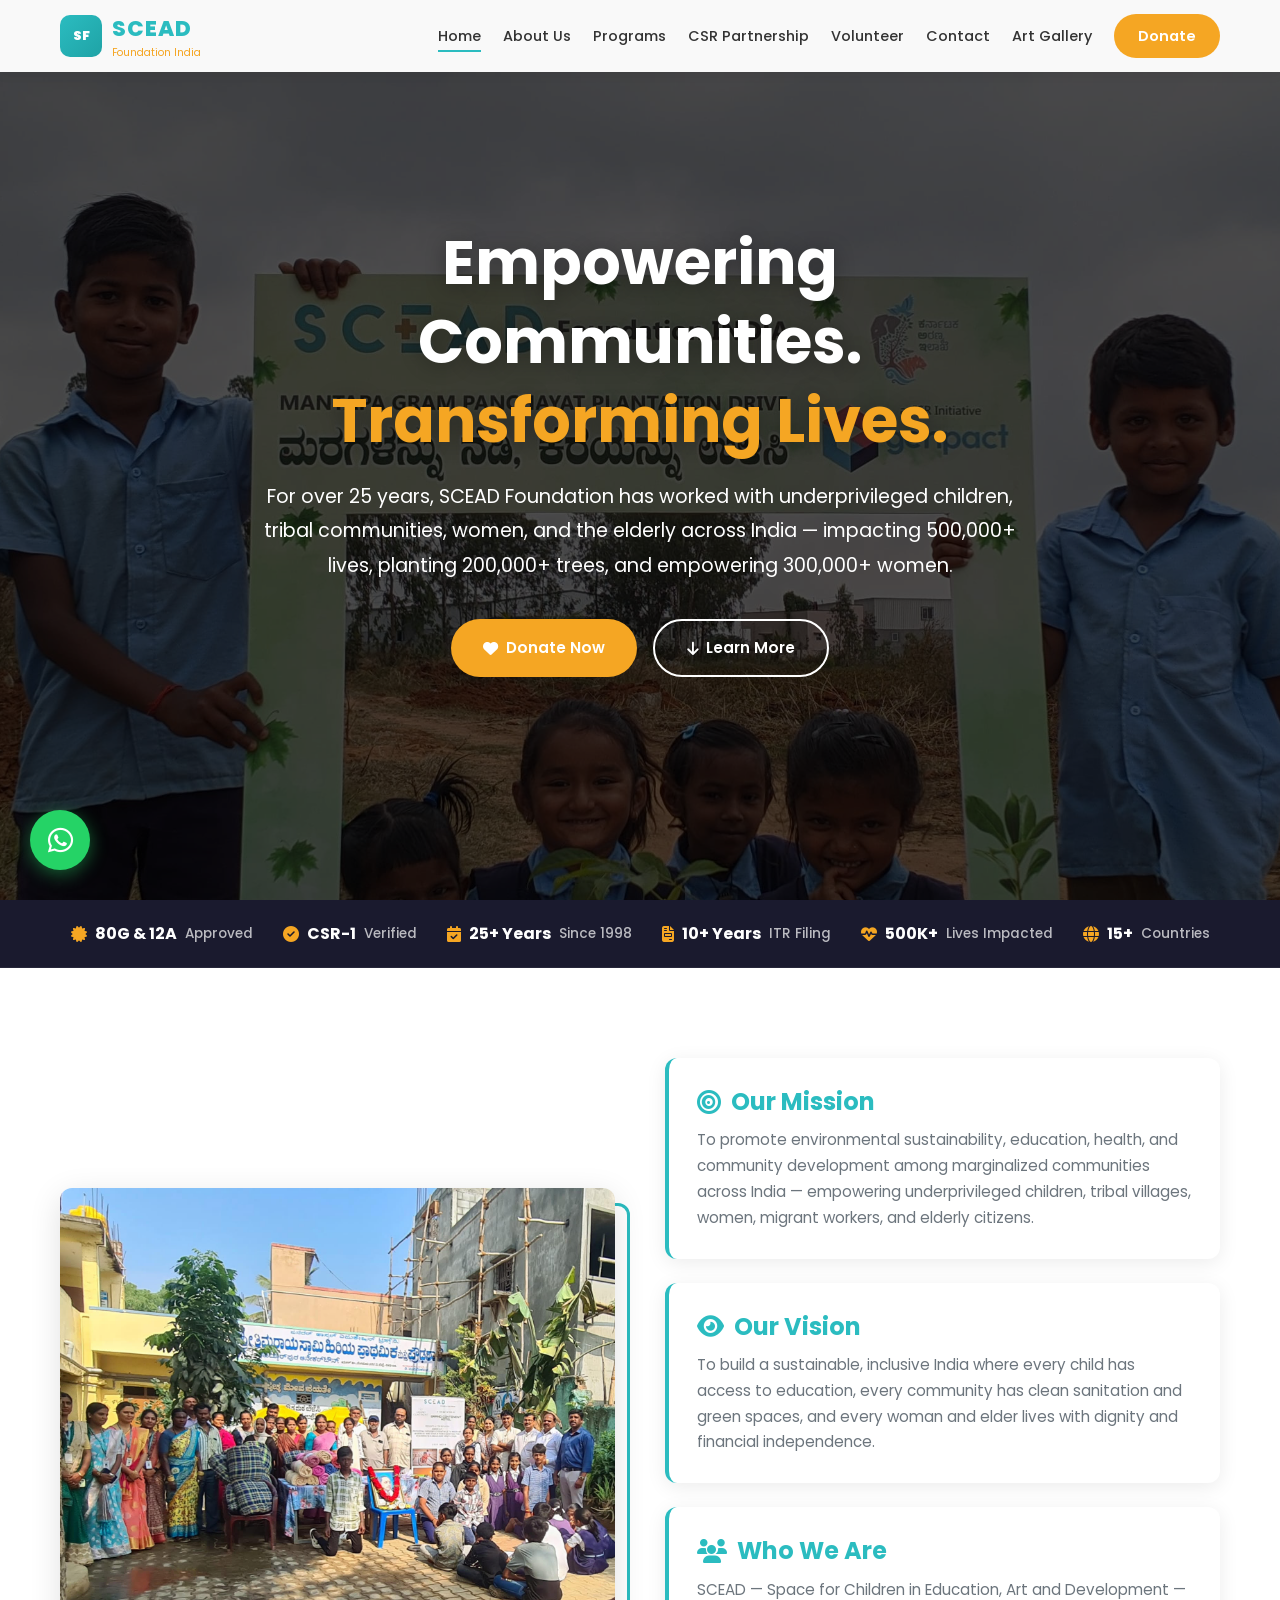
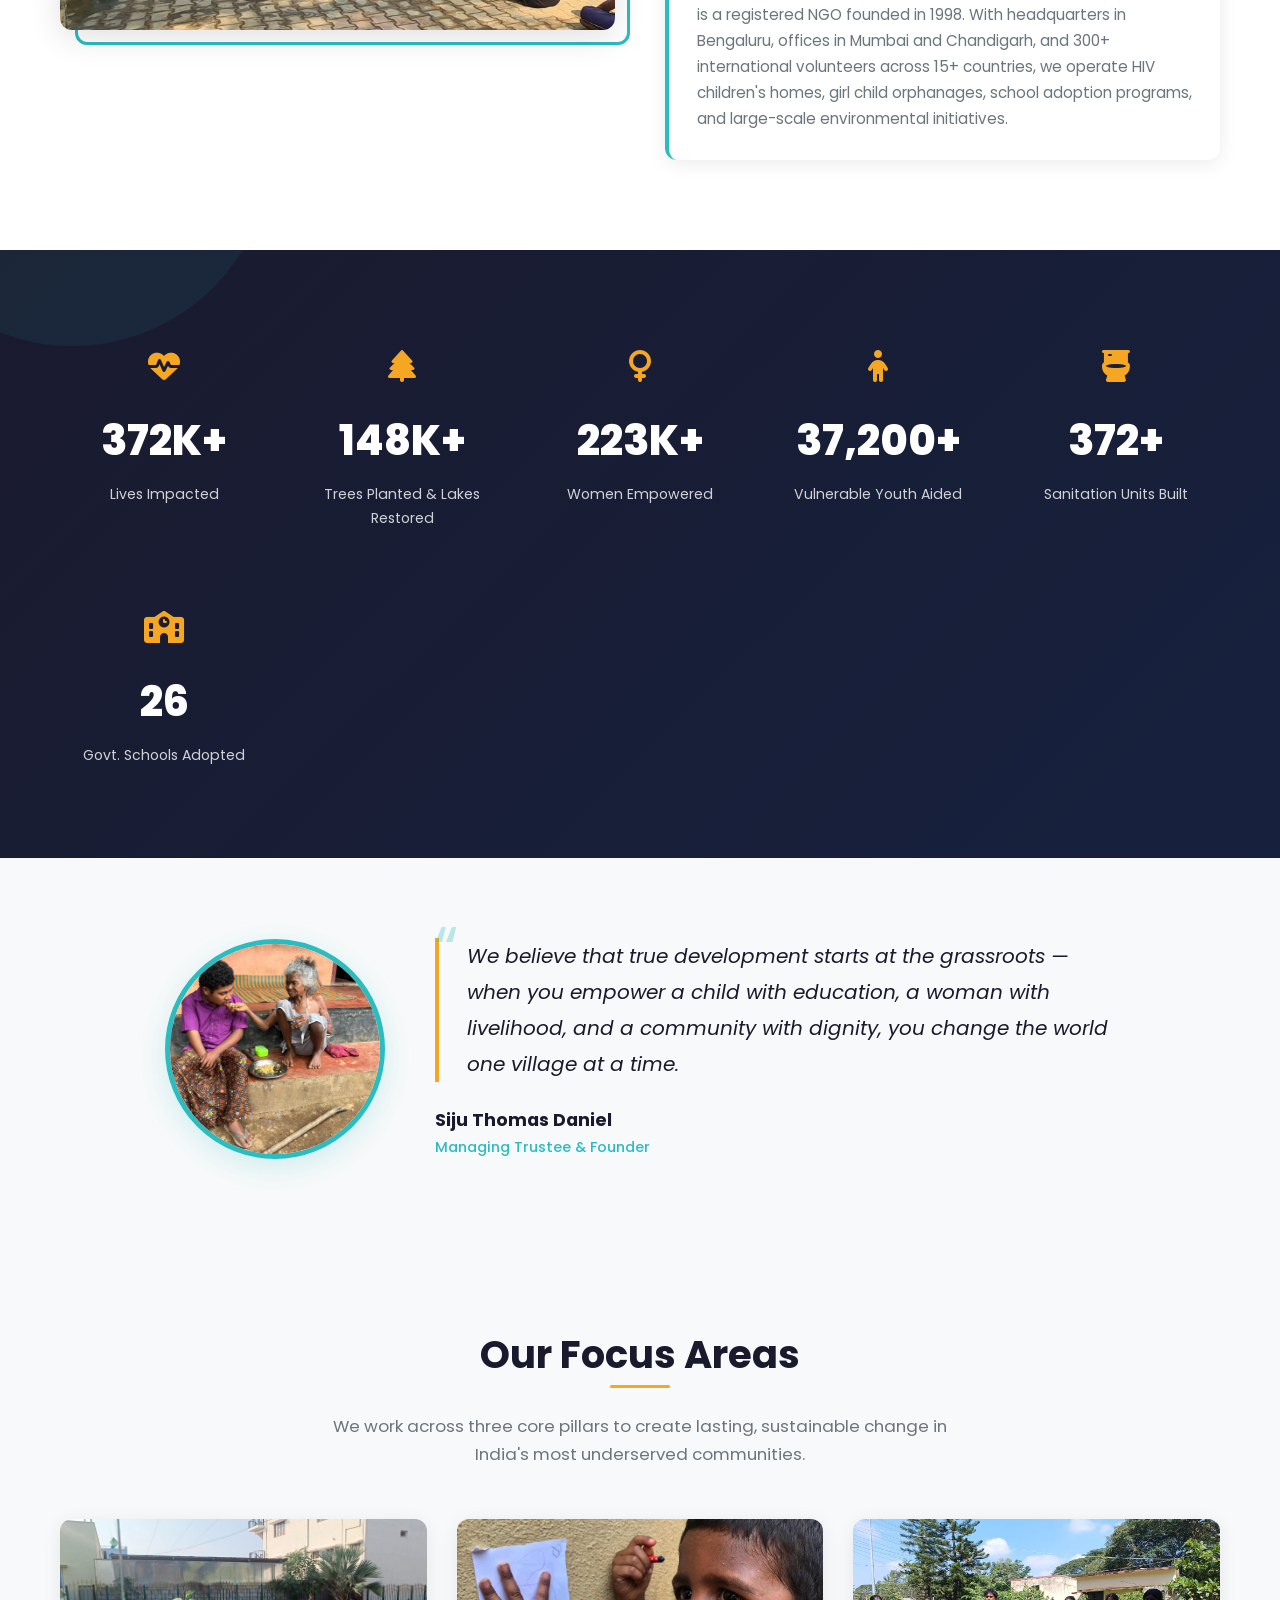
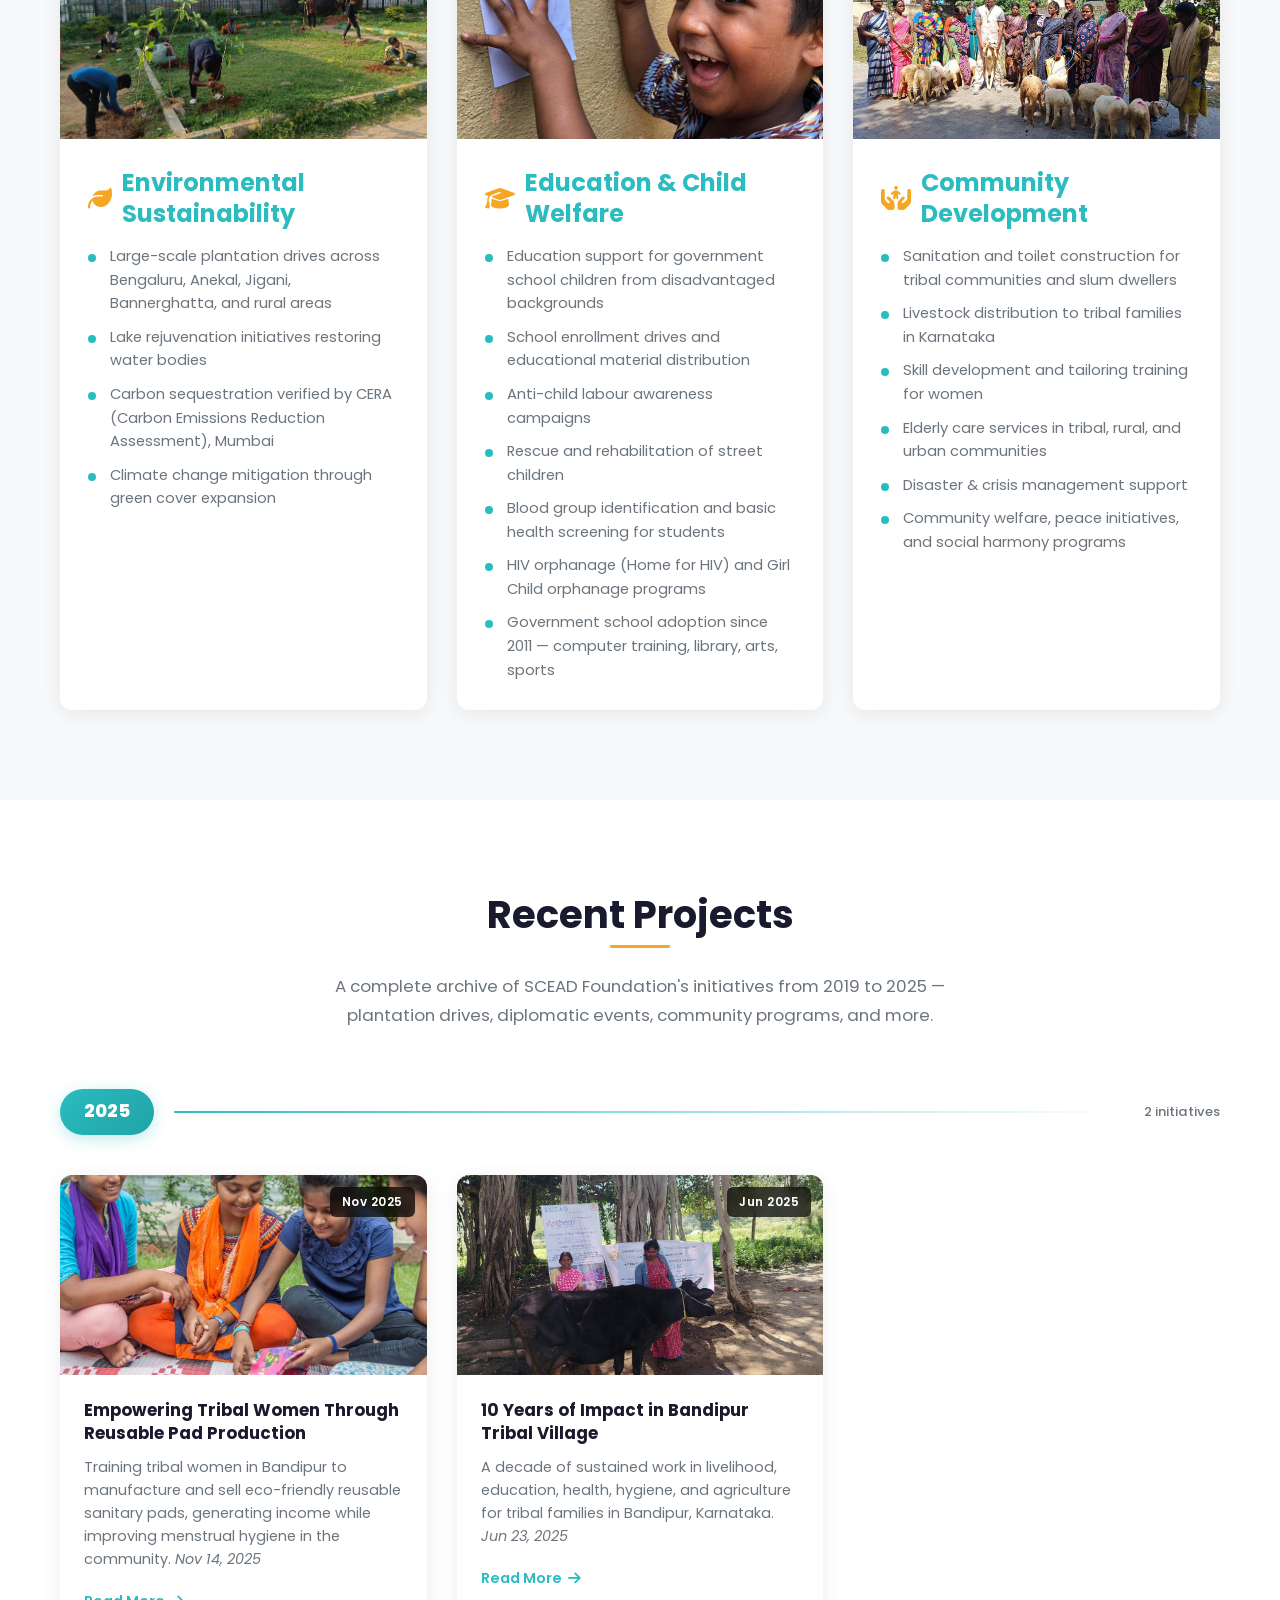
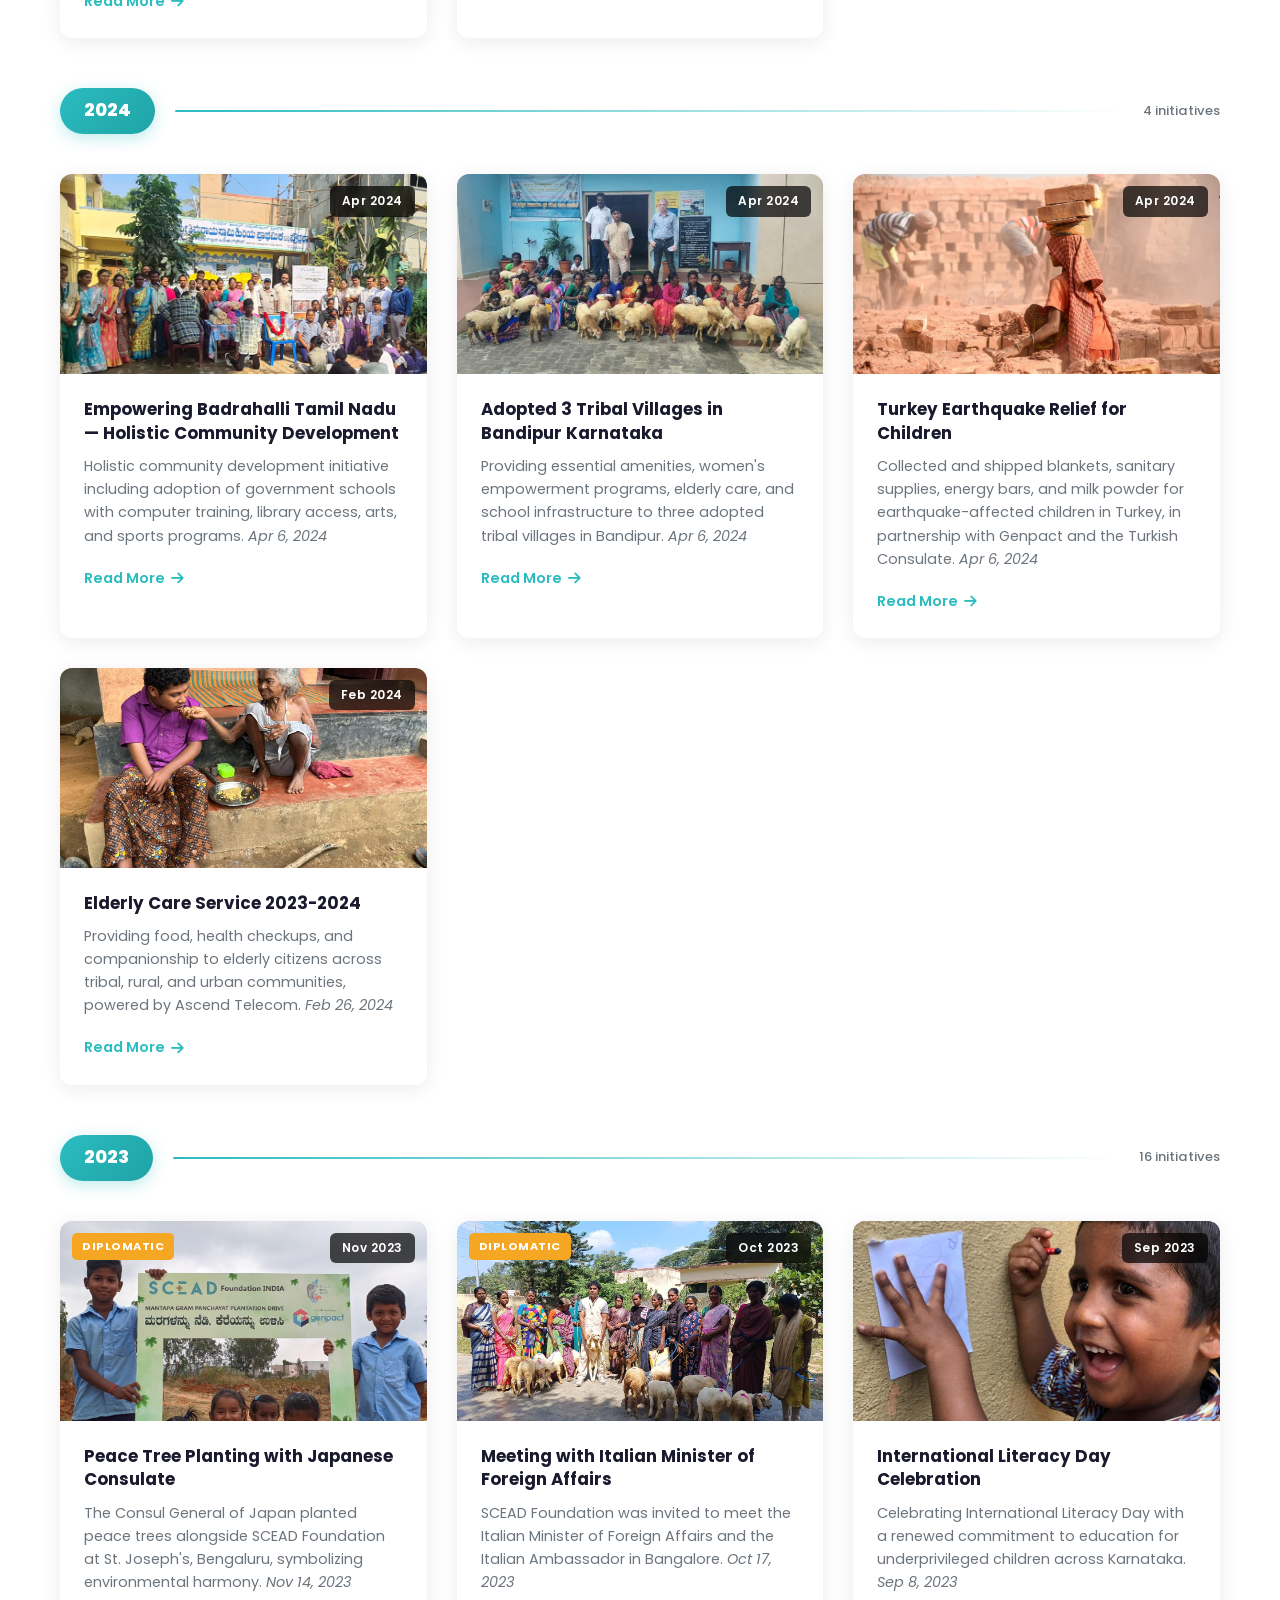
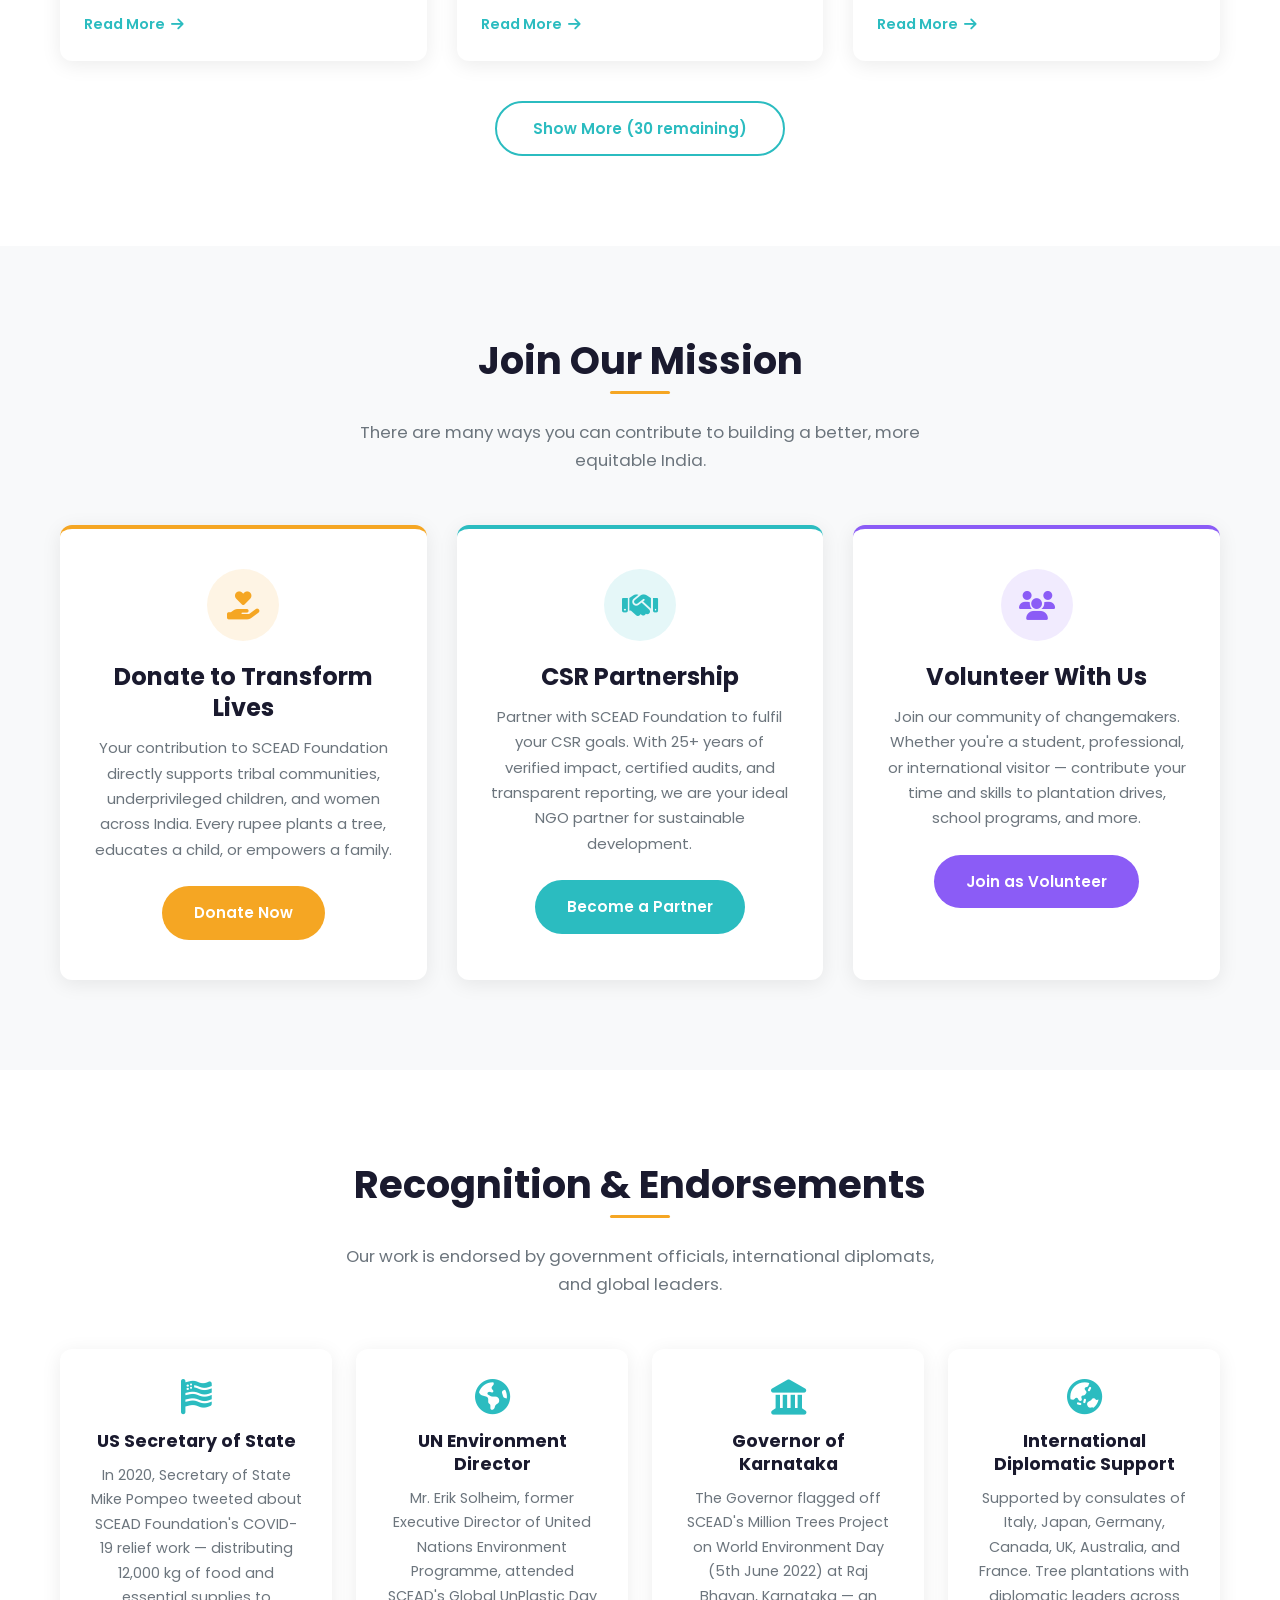
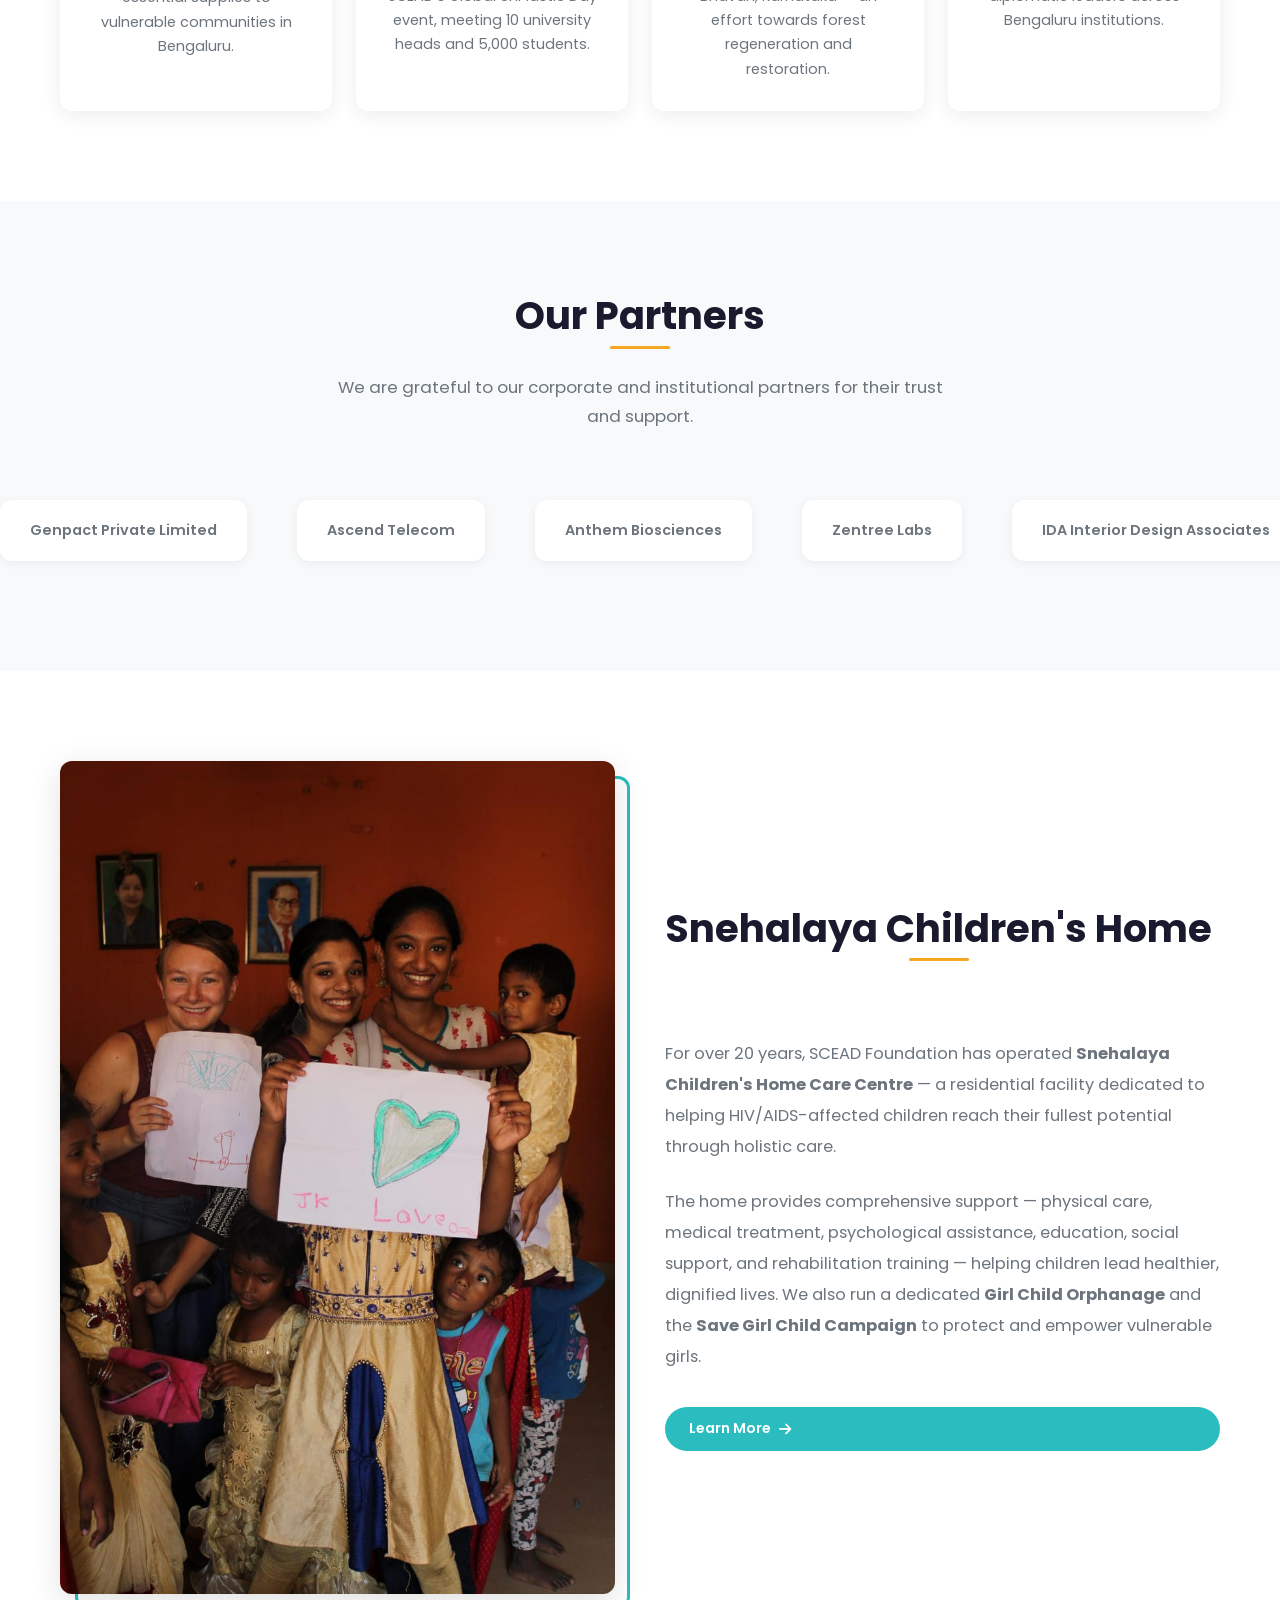
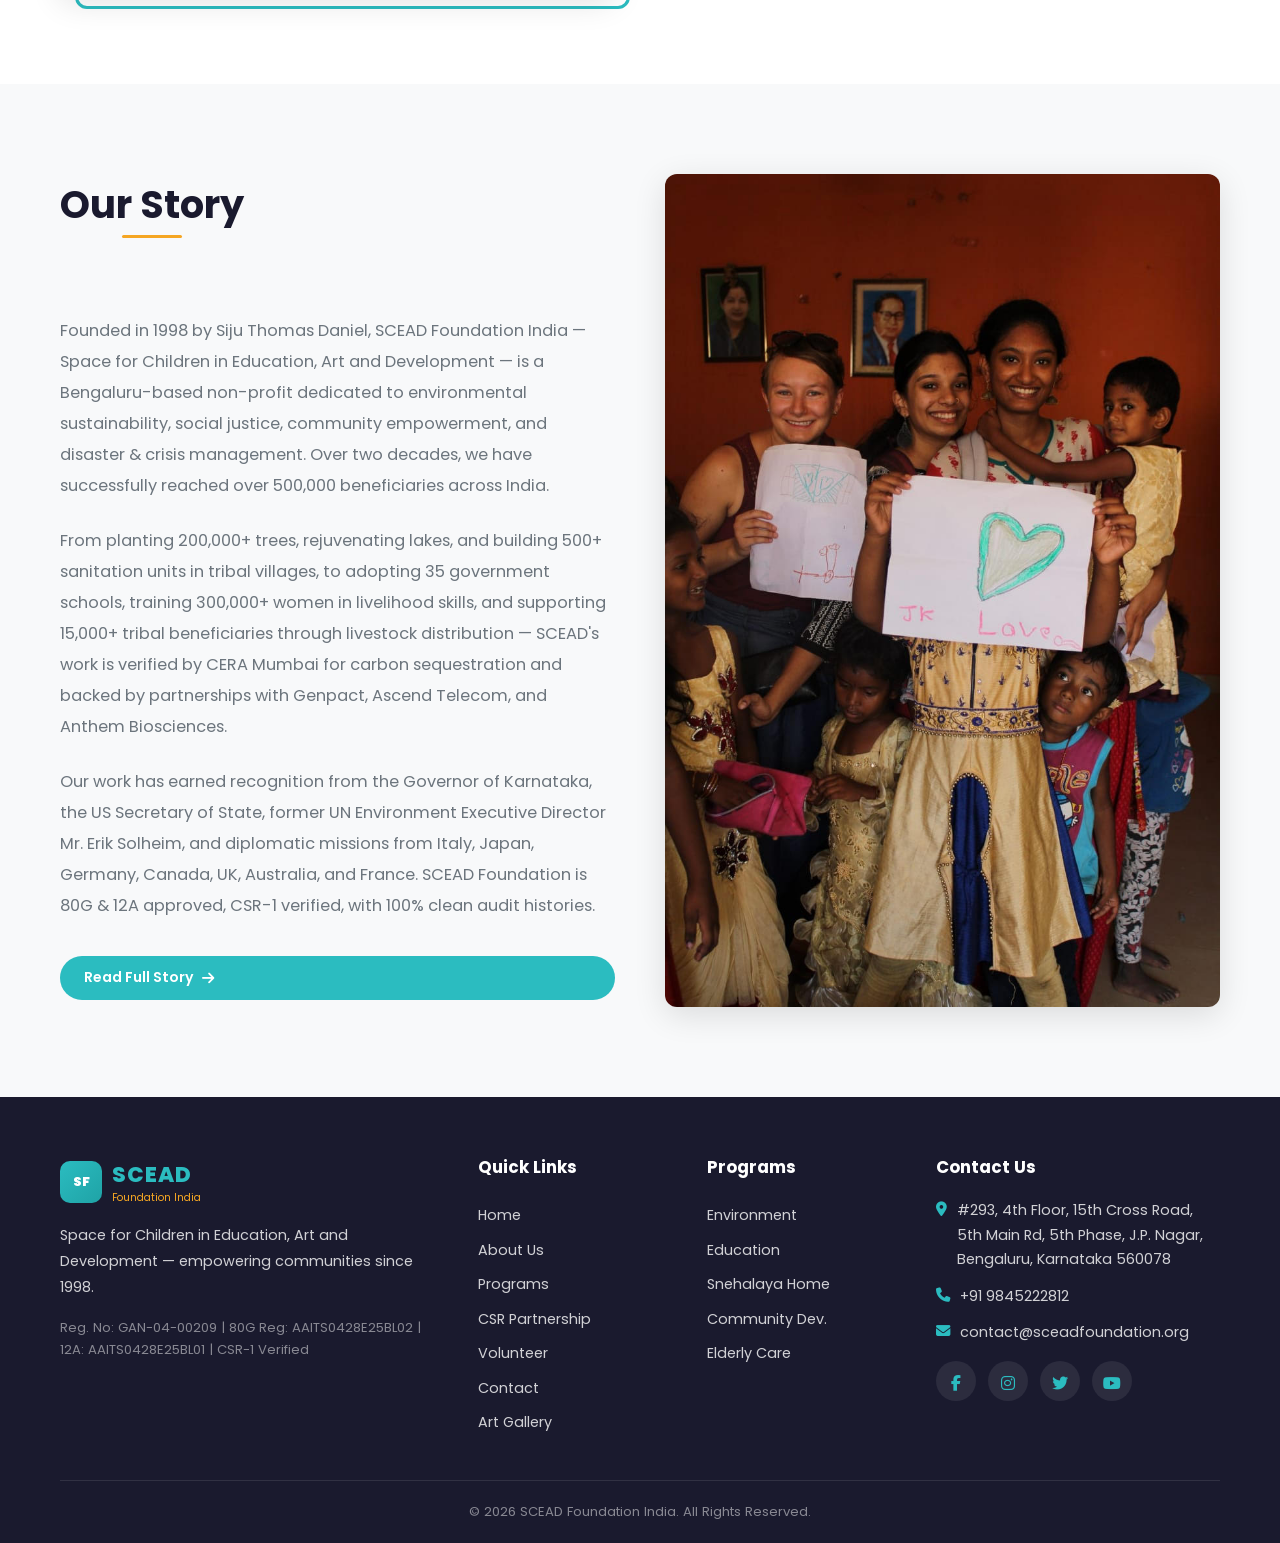
==== commit 0ed62c8e: "Fix cross-page bugs — darker hero, visible above-fold content, nav spacing, footer consistency, trus" ====
--- a/index.html
+++ b/index.html
@@ -44,7 +44,7 @@
     <div class="hero-bg" style="background-image: url('images/children-plantation-banner.jpg');" role="img" aria-label="SCEAD Foundation school children at a plantation drive"></div>
     <div class="hero-content">
       <h1 data-aos="fade-up">Empowering Communities.<br><span>Transforming Lives.</span></h1>
-      <p data-aos="fade-up" data-aos-delay="200">For over 25 years, SCEAD Foundation has worked with underprivileged children, tribal communities, women, disabled persons, and the elderly across India — from operating HIV children's homes to planting 200,000+ trees, empowering 300,000+ women, and reaching 500,000+ lives.</p>
+      <p data-aos="fade-up" data-aos-delay="200">For over 25 years, SCEAD Foundation has worked with underprivileged children, tribal communities, women, and the elderly across India — impacting 500,000+ lives, planting 200,000+ trees, and empowering 300,000+ women.</p>
       <div class="hero-buttons" data-aos="fade-up" data-aos-delay="400">
         <a href="#donate" class="btn btn-primary"><i class="fas fa-heart"></i> Donate Now</a>
         <a href="#about" class="btn btn-outline"><i class="fas fa-arrow-down"></i> Learn More</a>
@@ -859,7 +859,7 @@
               <span>Foundation India</span>
             </div>
           </div>
-          <p>Space for Children in Education, Art and Development — empowering communities since 1998 through education, environment, and sustainable development.</p>
+          <p>Space for Children in Education, Art and Development — empowering communities since 1998.</p>
           <div class="reg-info">Reg. No: GAN-04-00209 | 80G Reg: AAITS0428E25BL02 | 12A: AAITS0428E25BL01 | CSR-1 Verified</div>
         </div>
         <div class="footer-links">
@@ -870,20 +870,19 @@
           <a href="csr.html">CSR Partnership</a>
           <a href="volunteer.html">Volunteer</a>
           <a href="contact.html">Contact</a>
-        <a href="art-gallery.html">Art Gallery</a>
+          <a href="art-gallery.html">Art Gallery</a>
         </div>
         <div class="footer-links">
           <h4>Programs</h4>
           <a href="programs.html#environment">Environment</a>
           <a href="programs.html#education">Education</a>
+          <a href="programs.html#hiv-home">Snehalaya Home</a>
           <a href="programs.html#community">Community Dev.</a>
           <a href="programs.html#elderly">Elderly Care</a>
-          <a href="programs.html#women">Women Empowerment</a>
         </div>
         <div class="footer-contact">
           <h4>Contact Us</h4>
           <p><i class="fas fa-map-marker-alt"></i> #293, 4th Floor, 15th Cross Road, 5th Main Rd, 5th Phase, J.P. Nagar, Bengaluru, Karnataka 560078</p>
-          <p><i class="fas fa-map-marker-alt"></i> Mumbai: Social Nagar, M.G. Road, Sion – Dharavi, Mumbai 400022</p>
           <p><i class="fas fa-phone"></i> +91 9845222812</p>
           <p><i class="fas fa-envelope"></i> contact@sceadfoundation.org</p>
           <div class="footer-social">
--- a/styles.css
+++ b/styles.css
@@ -189,7 +189,7 @@
 .nav-links {
   display: flex;
   align-items: center;
-  gap: 28px;
+  gap: 22px;
 }
 
 .nav-links a {
@@ -270,7 +270,7 @@
   background-size: cover;
   background-position: center;
   background-repeat: no-repeat;
-  filter: brightness(0.4);
+  filter: brightness(0.3);
   transform: scale(1.05);
   transition: transform 8s ease;
 }
@@ -323,7 +323,7 @@
 
 .about-image {
   border-radius: var(--radius);
-  overflow: hidden;
+  overflow: visible;
   box-shadow: var(--shadow-lg);
   position: relative;
 }
@@ -333,6 +333,7 @@
   height: 100%;
   object-fit: cover;
   min-height: 400px;
+  border-radius: var(--radius);
 }
 
 .about-image::after {
@@ -1234,7 +1235,7 @@
   align-items: center;
   gap: 8px;
   color: rgba(255,255,255,0.7);
-  font-size: 0.8rem;
+  font-size: 0.85rem;
   font-weight: 500;
   white-space: nowrap;
 }
@@ -1246,6 +1247,7 @@
 
 .trust-badge strong {
   color: var(--white);
+  font-size: 1rem;
 }
 
 /* ---------- Endorsement Logos ---------- */
@@ -1303,6 +1305,10 @@
 
 [data-aos].aos-animate { opacity: 1; }
 
+/* Hero content should be visible immediately — don't hide above-the-fold elements */
+.hero-content [data-aos] { opacity: 1; transform: none; }
+.page-hero [data-aos] { opacity: 1; transform: none; }
+
 /* Donate floating btn on mobile */
 .donate-float {
   display: none;
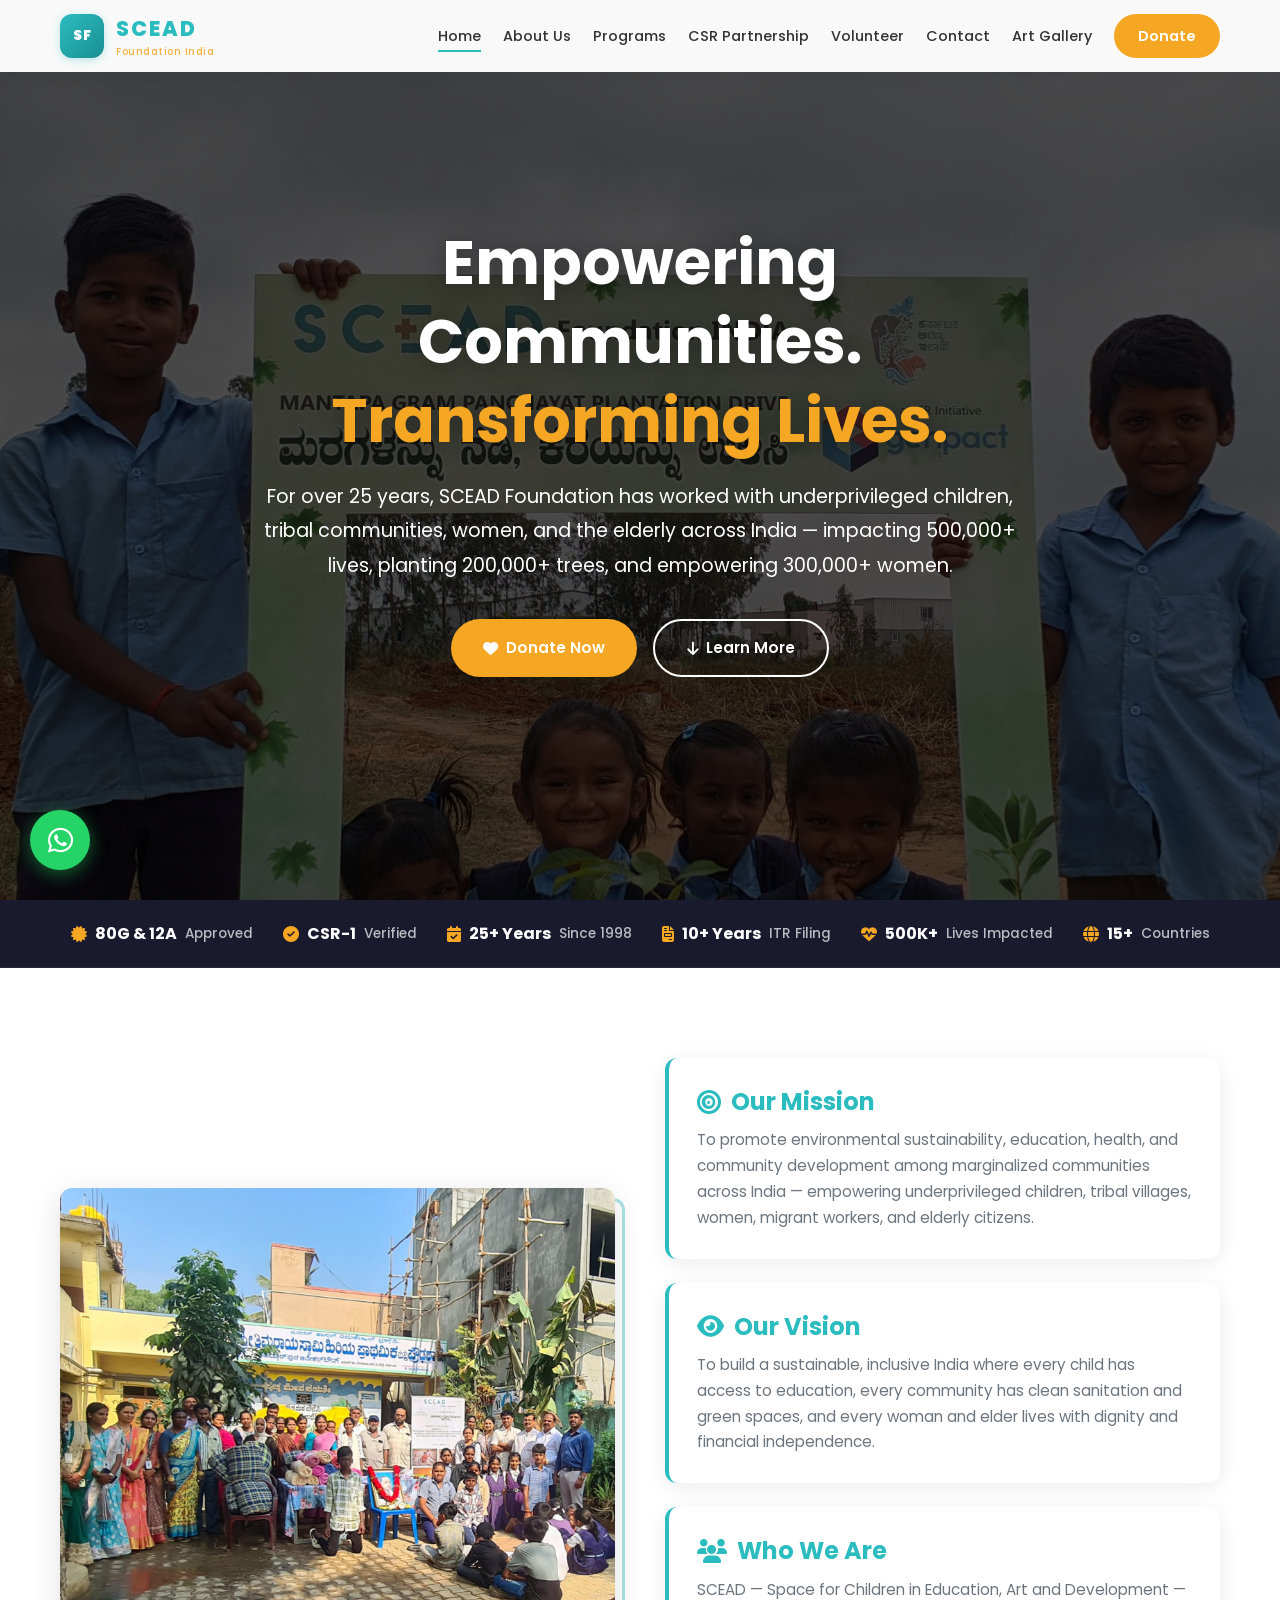
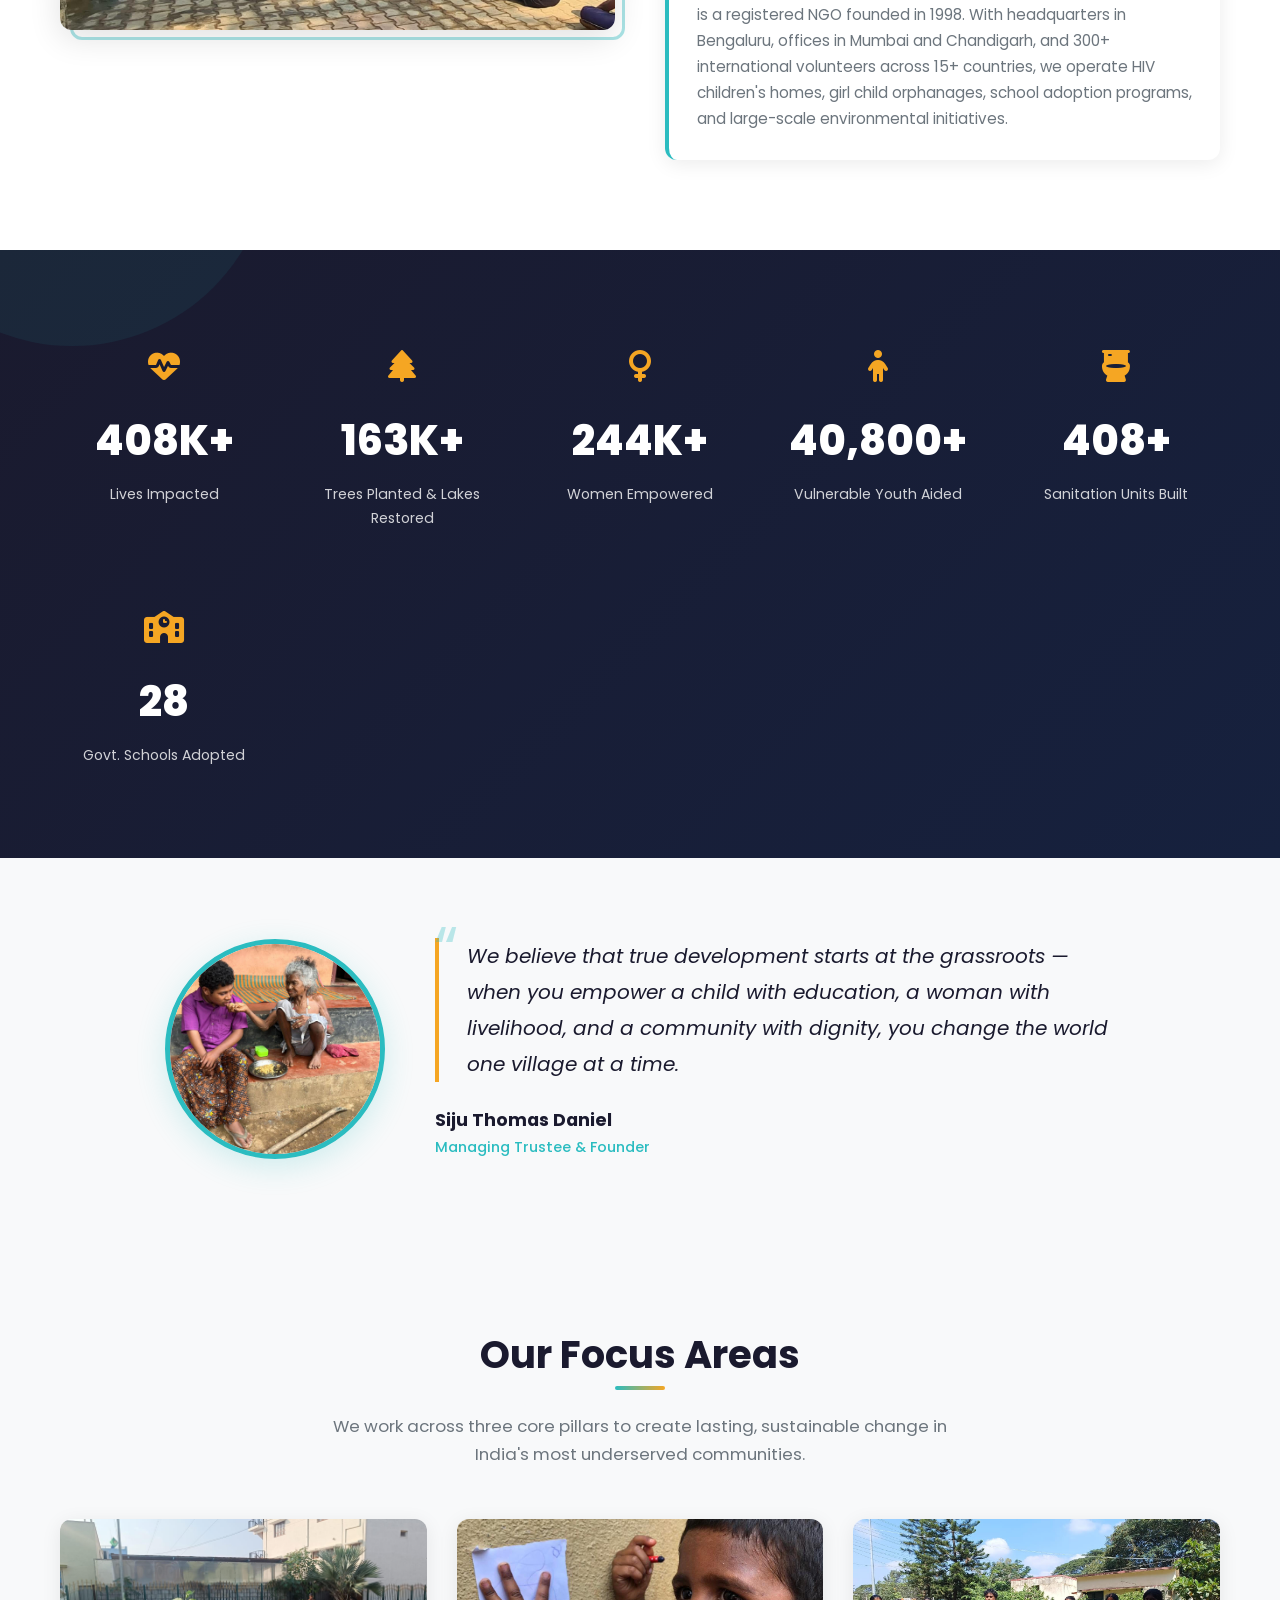
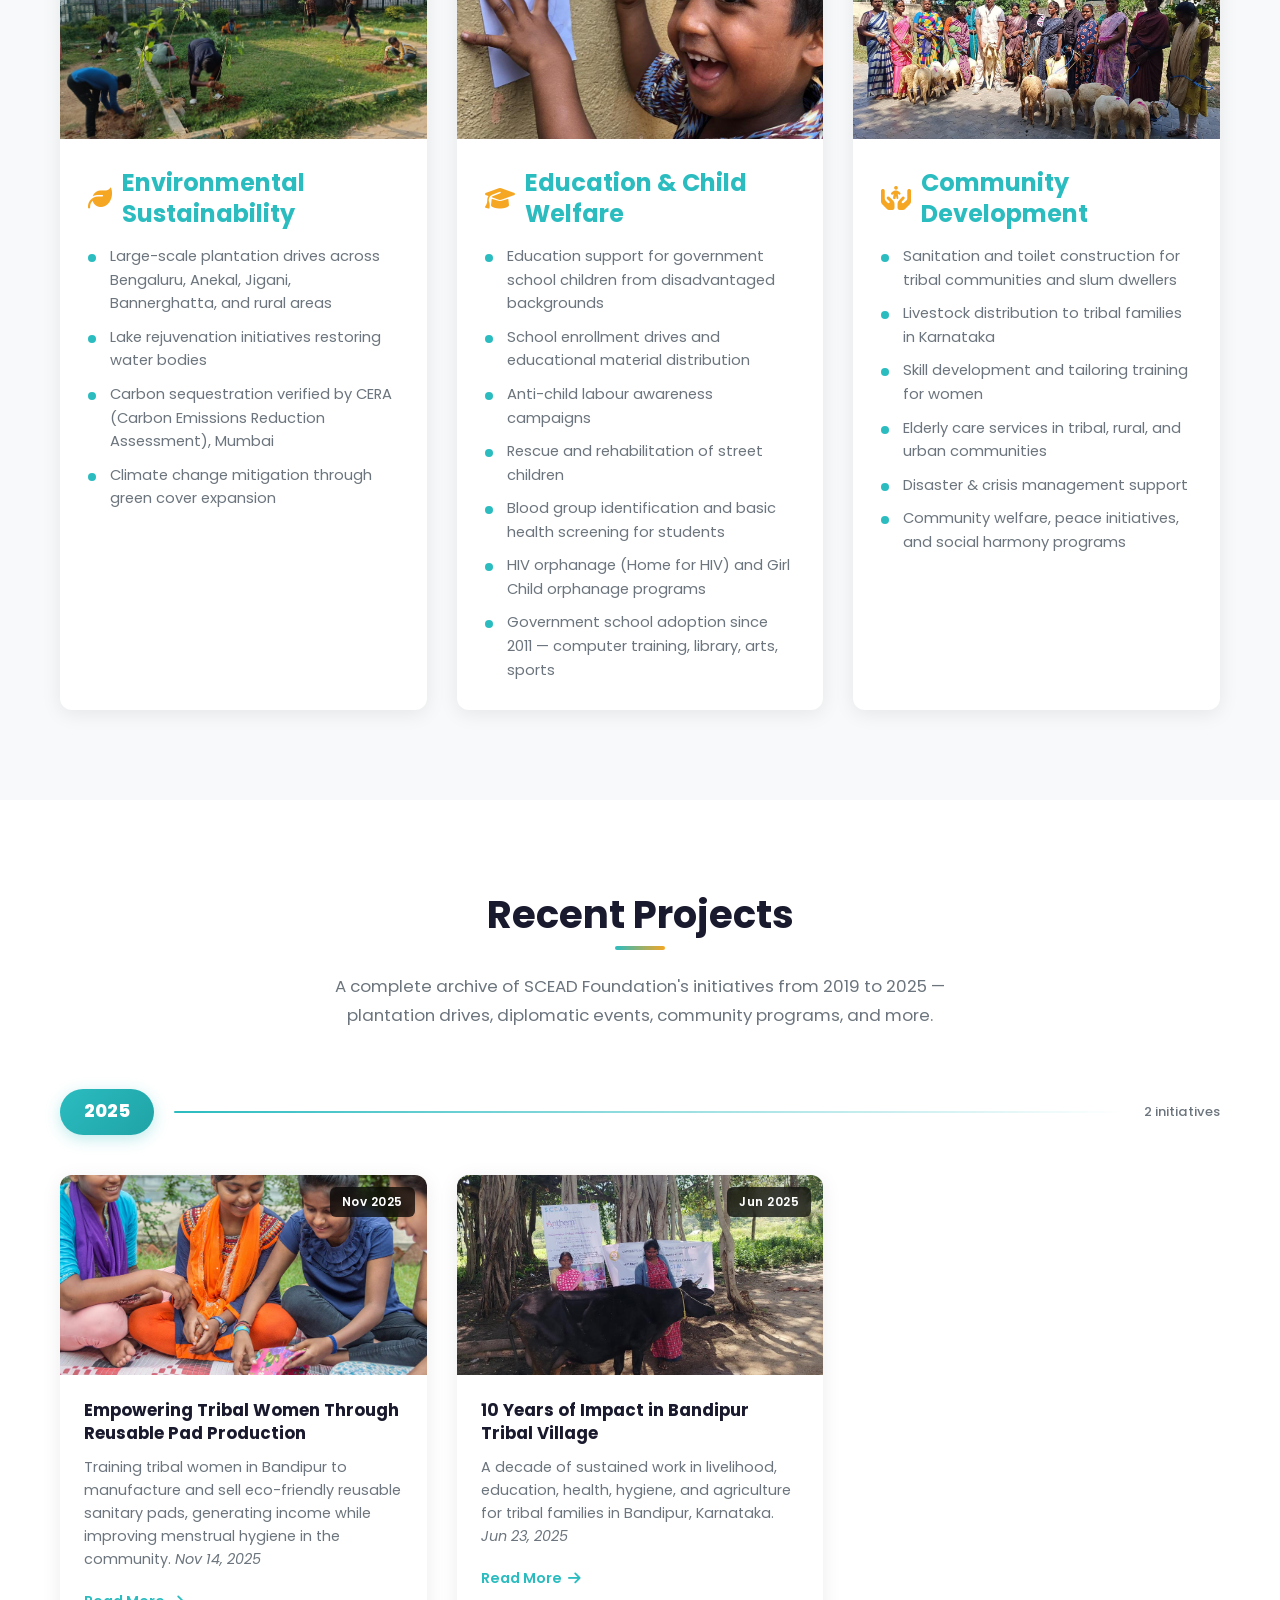
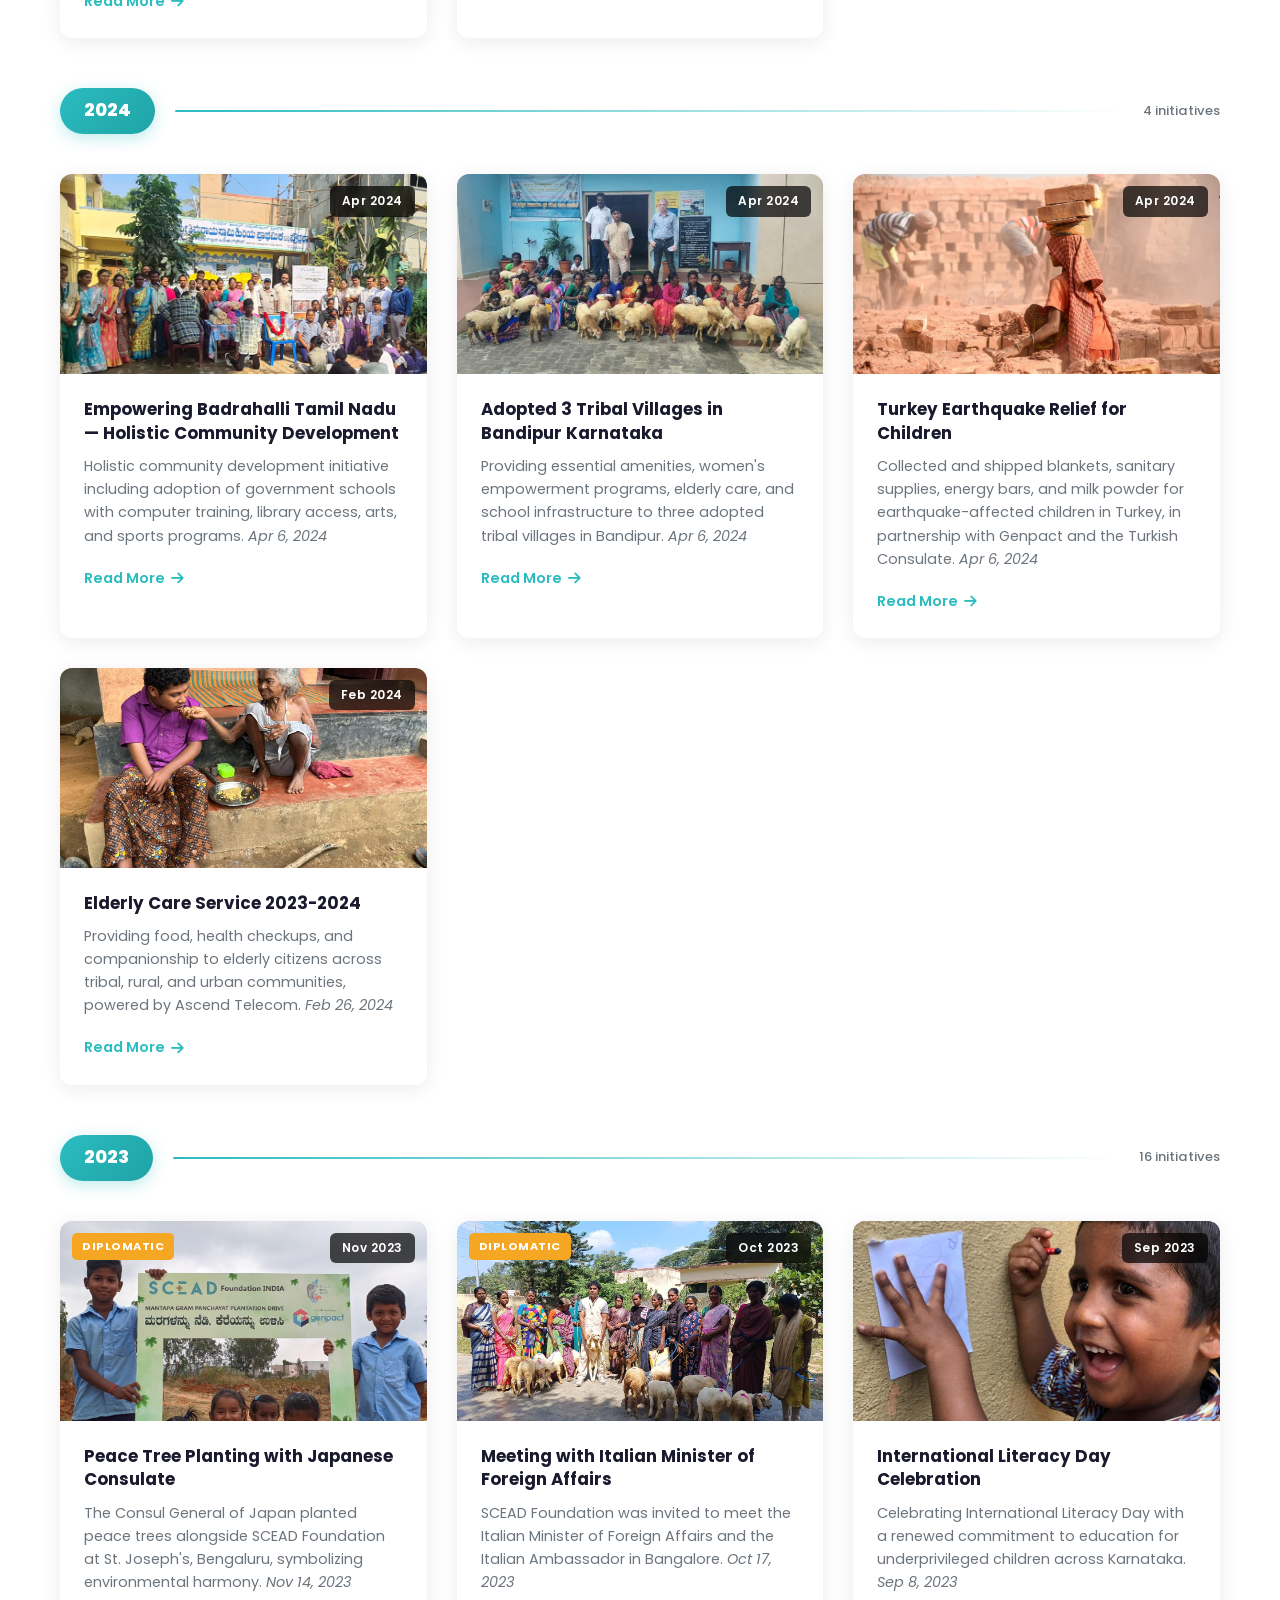
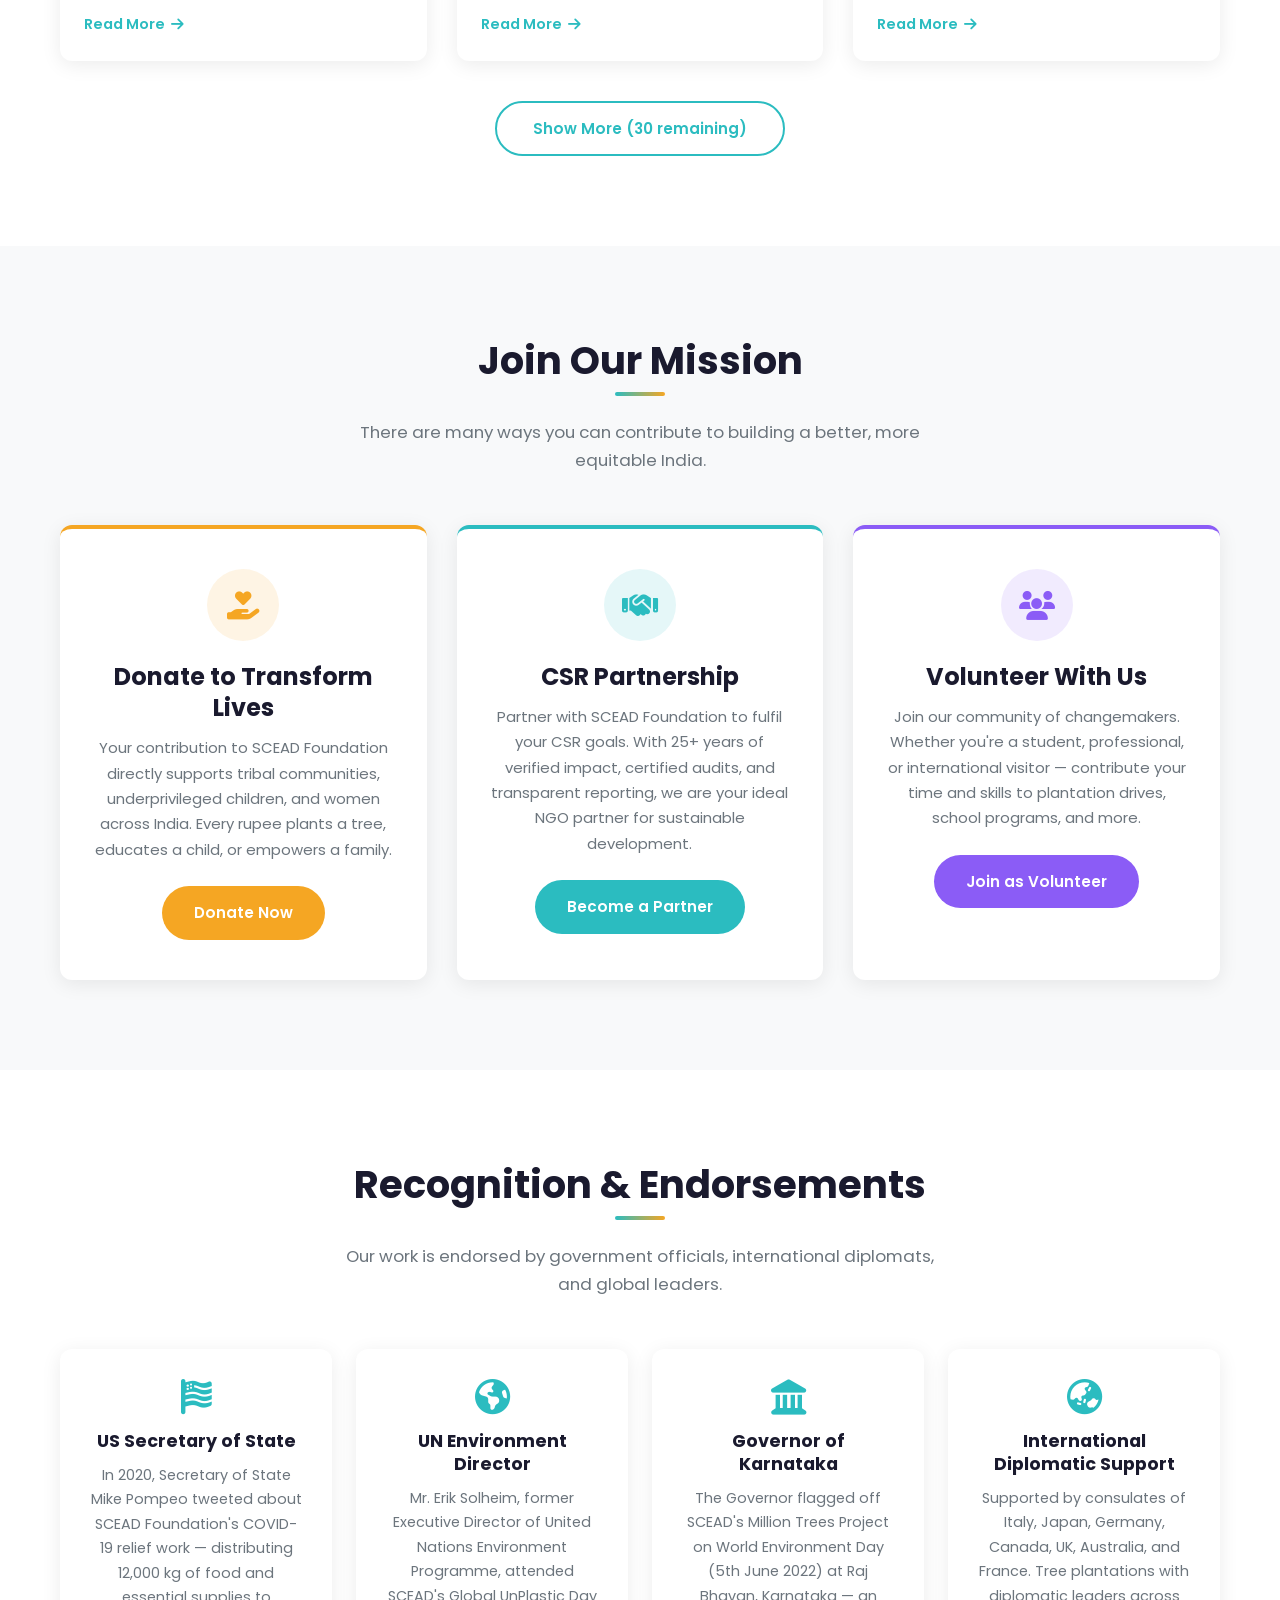
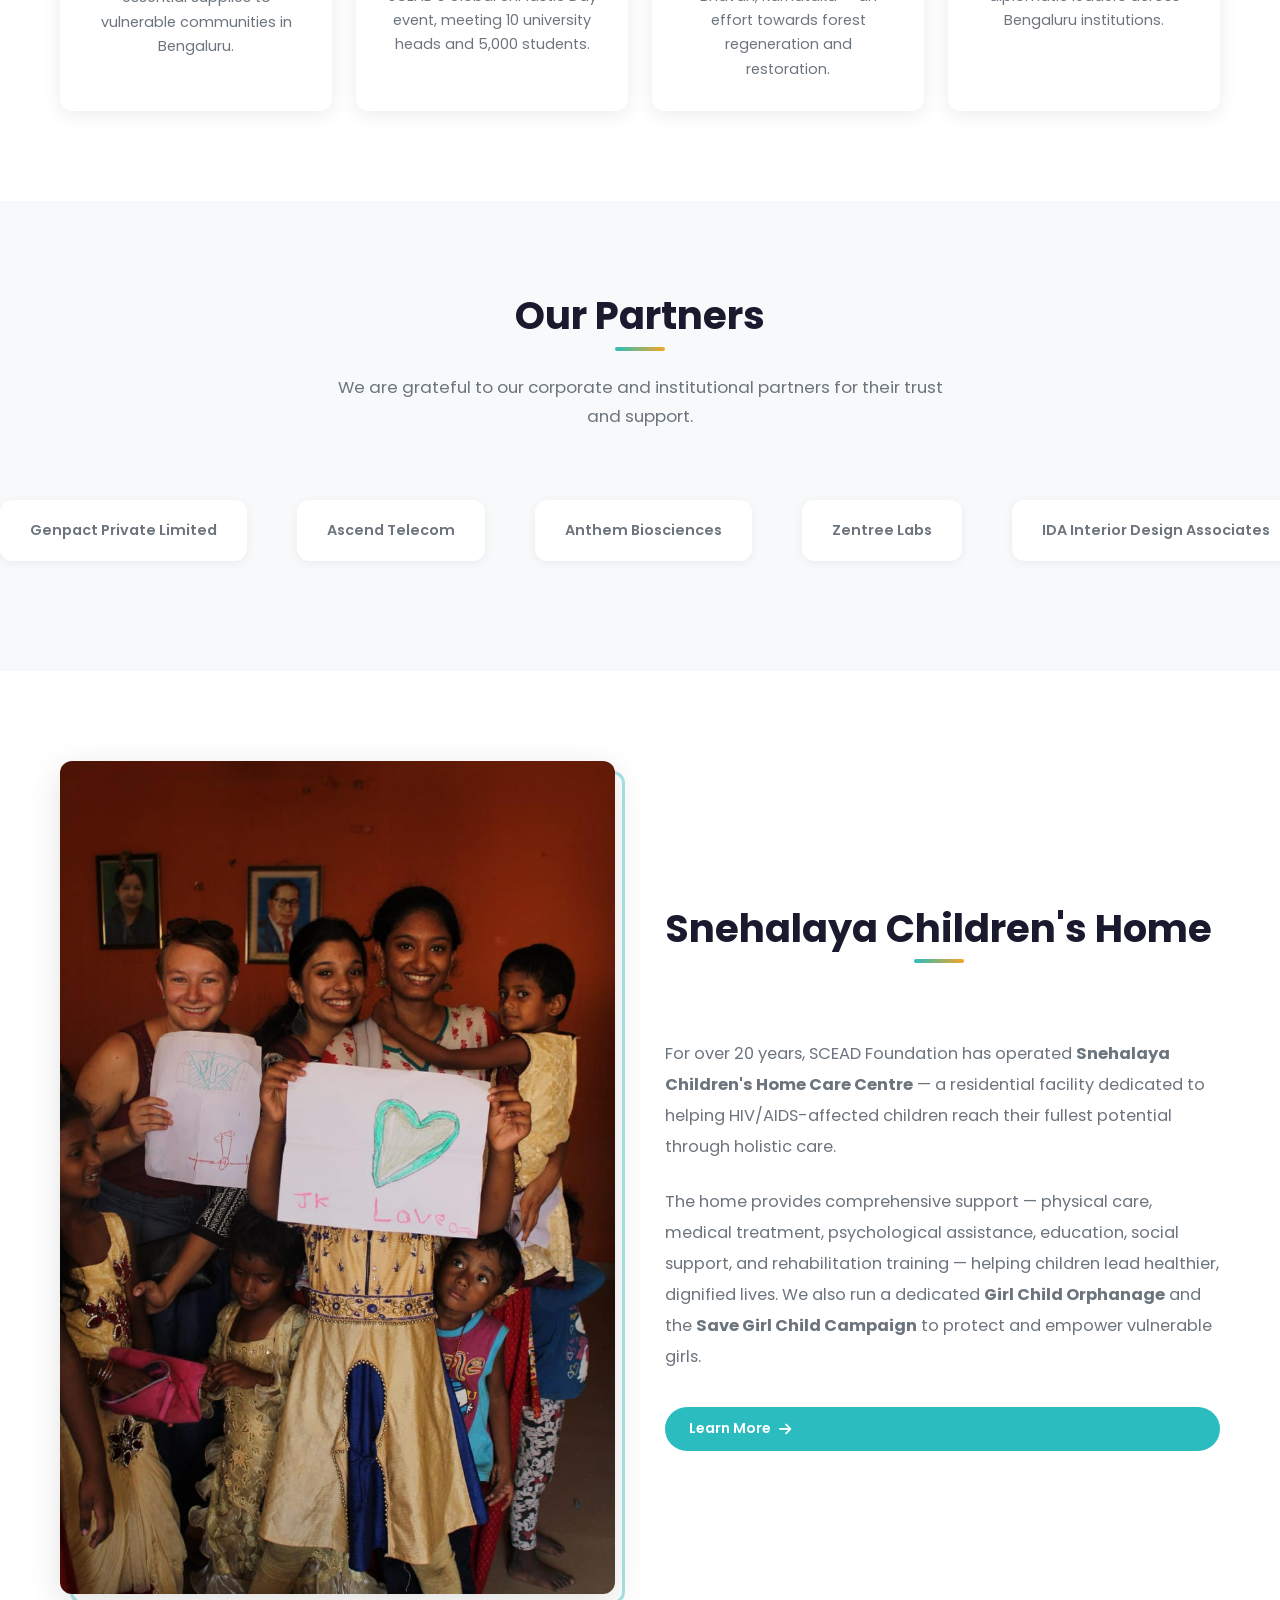
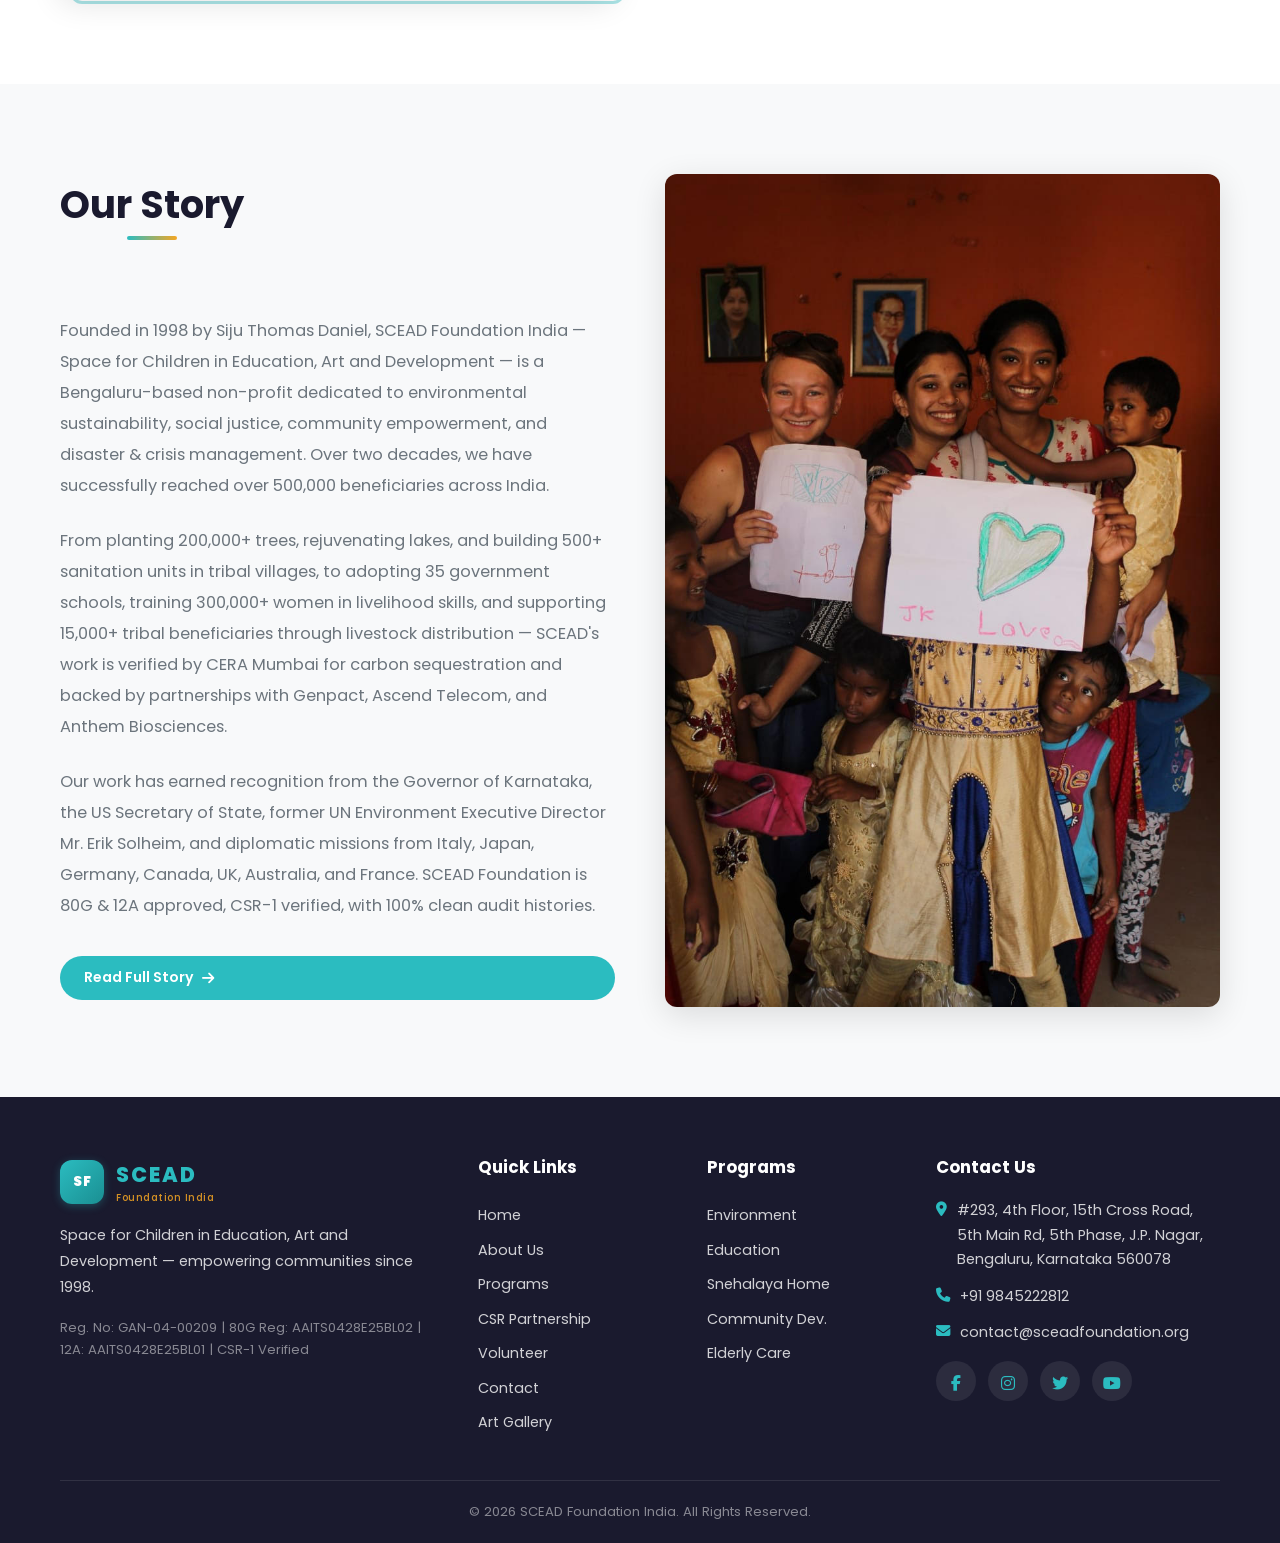
==== commit 7239a1a2: "Add SEO, GEO, LLM optimization — meta tags, Open Graph, Twitter Cards, JSON-LD, sitemap, robots.txt," ====
--- a/index.html
+++ b/index.html
@@ -5,11 +5,123 @@
   <meta name="viewport" content="width=device-width, initial-scale=1.0">
   <meta name="description" content="SCEAD Foundation India — Empowering communities through education, environment, and sustainable development since 1998. Donate, volunteer, or partner with us.">
   <title>SCEAD Foundation India — Empowering Communities, Transforming Lives</title>
+  <meta name="keywords" content="SCEAD Foundation India, NGO Bengaluru, CSR partnership India, tree planting NGO, tribal welfare Karnataka, women empowerment India, education NGO, HIV children home, elderly care India, donate to NGO India">
+  <meta name="author" content="SCEAD Foundation India">
+  <meta name="robots" content="index, follow, max-image-preview:large, max-snippet:-1, max-video-preview:-1">
+  <link rel="canonical" href="https://vmishra.github.io/sceadfoundation/index.html">
+
+  <!-- Open Graph -->
+  <meta property="og:type" content="website">
+  <meta property="og:title" content="SCEAD Foundation India — Empowering Communities, Transforming Lives">
+  <meta property="og:description" content="Founded in 1998. 500K+ lives impacted, 200K+ trees planted, 300K+ women empowered. 80G & 12A approved. CSR-1 verified NGO in Bengaluru.">
+  <meta property="og:url" content="https://vmishra.github.io/sceadfoundation/">
+  <meta property="og:site_name" content="SCEAD Foundation India">
+  <meta property="og:locale" content="en_IN">
+  <meta property="og:image" content="https://vmishra.github.io/sceadfoundation/images/children-plantation-banner.jpg">
+  <meta property="og:image:width" content="1200">
+  <meta property="og:image:height" content="630">
+
+  <!-- Twitter Card -->
+  <meta name="twitter:card" content="summary_large_image">
+  <meta name="twitter:title" content="SCEAD Foundation India — Empowering Communities, Transforming Lives">
+  <meta name="twitter:description" content="25+ years of grassroots impact. 500K+ lives, 200K+ trees, 300K+ women empowered. Donate, volunteer, or partner with us.">
+  <meta name="twitter:image" content="https://vmishra.github.io/sceadfoundation/images/children-plantation-banner.jpg">
   <link rel="preconnect" href="https://fonts.googleapis.com">
   <link rel="preconnect" href="https://fonts.gstatic.com" crossorigin>
   <link href="https://fonts.googleapis.com/css2?family=Poppins:wght@300;400;500;600;700;800&display=swap" rel="stylesheet">
   <link rel="stylesheet" href="https://cdnjs.cloudflare.com/ajax/libs/font-awesome/6.5.1/css/all.min.css">
   <link rel="stylesheet" href="styles.css">
+  <!-- Structured Data -->
+  <script type="application/ld+json">
+  {
+    "@context": "https://schema.org",
+    "@type": "NGO",
+    "name": "SCEAD Foundation India",
+    "alternateName": "Space for Children in Education, Art and Development",
+    "url": "https://www.sceadfoundation.org/",
+    "logo": "https://vmishra.github.io/sceadfoundation/images/children-plantation-banner.jpg",
+    "description": "SCEAD Foundation India is a registered NGO founded in 1998 dedicated to environmental sustainability, education, tribal welfare, women's empowerment, and community development. 500K+ lives impacted across India.",
+    "foundingDate": "1998",
+    "founder": {
+      "@type": "Person",
+      "name": "Siju Thomas Daniel",
+      "jobTitle": "Managing Trustee & Founder"
+    },
+    "address": {
+      "@type": "PostalAddress",
+      "streetAddress": "#293, 4th Floor, 15th Cross Road, 5th Main Rd, 5th Phase, J.P. Nagar",
+      "addressLocality": "Bengaluru",
+      "addressRegion": "Karnataka",
+      "postalCode": "560078",
+      "addressCountry": "IN"
+    },
+    "telephone": "+919845222812",
+    "email": "contact@sceadfoundation.org",
+    "sameAs": [
+      "https://www.sceadfoundation.org/",
+      "https://www.sceadfoundation.blogspot.in"
+    ],
+    "areaServed": {
+      "@type": "Country",
+      "name": "India"
+    },
+    "knowsAbout": ["Environmental sustainability", "Education", "Tribal welfare", "Women empowerment", "Elderly care", "CSR partnership", "Tree planting", "HIV children care"],
+    "award": ["US Secretary of State recognition", "UN Environment Director endorsement", "Governor of Karnataka Million Trees Project"],
+    "numberOfEmployees": {
+      "@type": "QuantitativeValue",
+      "value": 300,
+      "unitText": "volunteers"
+    }
+  }
+  </script>
+  <script type="application/ld+json">
+  {
+    "@context": "https://schema.org",
+    "@type": "FAQPage",
+    "mainEntity": [
+      {
+        "@type": "Question",
+        "name": "What is SCEAD Foundation India?",
+        "acceptedAnswer": {
+          "@type": "Answer",
+          "text": "SCEAD Foundation India (Space for Children in Education, Art and Development) is a registered NGO founded in 1998 in Bengaluru by Siju Thomas Daniel. It works across environmental sustainability, education, tribal welfare, women's empowerment, elderly care, and disaster relief, having impacted 500,000+ lives across India."
+        }
+      },
+      {
+        "@type": "Question",
+        "name": "How can I donate to SCEAD Foundation?",
+        "acceptedAnswer": {
+          "@type": "Answer",
+          "text": "You can donate by contacting SCEAD Foundation via WhatsApp at +91 9845222812 or email at contact@sceadfoundation.org. SCEAD Foundation is 80G approved (Reg: AAITS0428E25BL02), so your donations are eligible for tax deduction under Section 80G of the Income Tax Act."
+        }
+      },
+      {
+        "@type": "Question",
+        "name": "Is SCEAD Foundation CSR compliant?",
+        "acceptedAnswer": {
+          "@type": "Answer",
+          "text": "Yes. SCEAD Foundation India is fully CSR compliant with 80G & 12A registration, CSR-1 verification, 100% clean audit histories, 10+ years continuous ITR filing, and all statutory documents required for corporate CSR partnerships under Schedule VII of the Companies Act, 2013."
+        }
+      },
+      {
+        "@type": "Question",
+        "name": "How can I volunteer with SCEAD Foundation?",
+        "acceptedAnswer": {
+          "@type": "Answer",
+          "text": "SCEAD Foundation welcomes volunteers from India and internationally (300+ volunteers from 17 countries). You can volunteer in education, environment, community outreach, creative arts, healthcare, web/marketing, or fundraising. Contact via WhatsApp at +91 9845222812 or fill out the volunteer form on the website."
+        }
+      },
+      {
+        "@type": "Question",
+        "name": "What is SCEAD Foundation's 80G registration number?",
+        "acceptedAnswer": {
+          "@type": "Answer",
+          "text": "SCEAD Foundation's 80G registration number is AAITS0428E25BL02. The 12A registration is AAITS0428E25BL01/AAITS0428E. The foundation is also CSR-1 verified and registered under Indian Government as GAN-04-00209."
+        }
+      }
+    ]
+  }
+  </script>
 </head>
 <body>
 
--- a/styles.css
+++ b/styles.css
@@ -72,13 +72,13 @@
 .section-header h2::after {
   content: '';
   position: absolute;
-  bottom: -8px;
+  bottom: -10px;
   left: 50%;
   transform: translateX(-50%);
-  width: 60px;
-  height: 3px;
-  background: var(--secondary);
-  border-radius: 2px;
+  width: 50px;
+  height: 4px;
+  background: linear-gradient(90deg, var(--primary), var(--secondary));
+  border-radius: 3px;
 }
 
 .section-header p {
@@ -163,28 +163,42 @@
 .logo {
   display: flex;
   align-items: center;
-  gap: 10px;
+  gap: 12px;
   font-size: 1.35rem;
   font-weight: 800;
-  letter-spacing: 1px;
+  letter-spacing: 0.5px;
 }
 
 .logo-icon {
-  width: 42px;
-  height: 42px;
-  background: linear-gradient(135deg, var(--primary), var(--primary-dark));
-  border-radius: 10px;
+  width: 44px;
+  height: 44px;
+  background: linear-gradient(135deg, var(--primary), #1a8f92);
+  border-radius: 12px;
   display: flex;
   align-items: center;
   justify-content: center;
   color: var(--white);
   font-weight: 900;
-  font-size: 0.8rem;
-  letter-spacing: 0;
-}
-
-.logo-text span:first-child { color: var(--primary); }
-.logo-text span:last-child { color: var(--secondary); font-size: 0.65rem; display: block; font-weight: 400; letter-spacing: 0; margin-top: -4px; }
+  font-size: 0.82rem;
+  letter-spacing: 0.5px;
+  box-shadow: 0 2px 8px rgba(43,188,192,0.3);
+}
+
+.logo-text span:first-child {
+  color: var(--primary);
+  font-size: 1.3rem;
+  letter-spacing: 2px;
+  font-weight: 800;
+}
+.logo-text span:last-child {
+  color: var(--secondary);
+  font-size: 0.62rem;
+  display: block;
+  font-weight: 500;
+  letter-spacing: 0.5px;
+  margin-top: -3px;
+  opacity: 0.85;
+}
 
 .nav-links {
   display: flex;
@@ -339,13 +353,14 @@
 .about-image::after {
   content: '';
   position: absolute;
-  bottom: -15px;
-  right: -15px;
+  bottom: -10px;
+  right: -10px;
   width: 100%;
   height: 100%;
   border: 3px solid var(--primary);
   border-radius: var(--radius);
   z-index: -1;
+  opacity: 0.4;
 }
 
 .about-cards {
@@ -421,7 +436,7 @@
   margin-bottom: 6px;
 }
 
-.stat-number .suffix { font-size: 1.6rem; }
+.stat-number .suffix { font-size: 1.4rem; font-weight: 600; }
 
 .stat-label {
   font-size: 0.88rem;
@@ -1086,8 +1101,9 @@
 }
 
 .info-card:hover {
-  transform: translateY(-5px);
+  transform: translateY(-4px);
   box-shadow: var(--shadow-lg);
+  border-color: rgba(43,188,192,0.1);
 }
 
 .info-card i {
@@ -1298,16 +1314,22 @@
 }
 
 /* ---------- Animations ---------- */
+/* Start content visible — animations are progressive enhancement, not required */
 [data-aos] {
+  opacity: 1;
+  transform: none;
+  transition: opacity 0.6s ease-out, transform 0.6s ease-out;
+}
+
+/* Only hide elements AFTER JS has initialized the observer (class added by scripts.js) */
+.aos-ready [data-aos] {
   opacity: 0;
-  transition-property: opacity, transform;
-}
-
-[data-aos].aos-animate { opacity: 1; }
-
-/* Hero content should be visible immediately — don't hide above-the-fold elements */
-.hero-content [data-aos] { opacity: 1; transform: none; }
-.page-hero [data-aos] { opacity: 1; transform: none; }
+}
+
+.aos-ready [data-aos].aos-animate {
+  opacity: 1;
+  transform: none !important;
+}
 
 /* Donate floating btn on mobile */
 .donate-float {
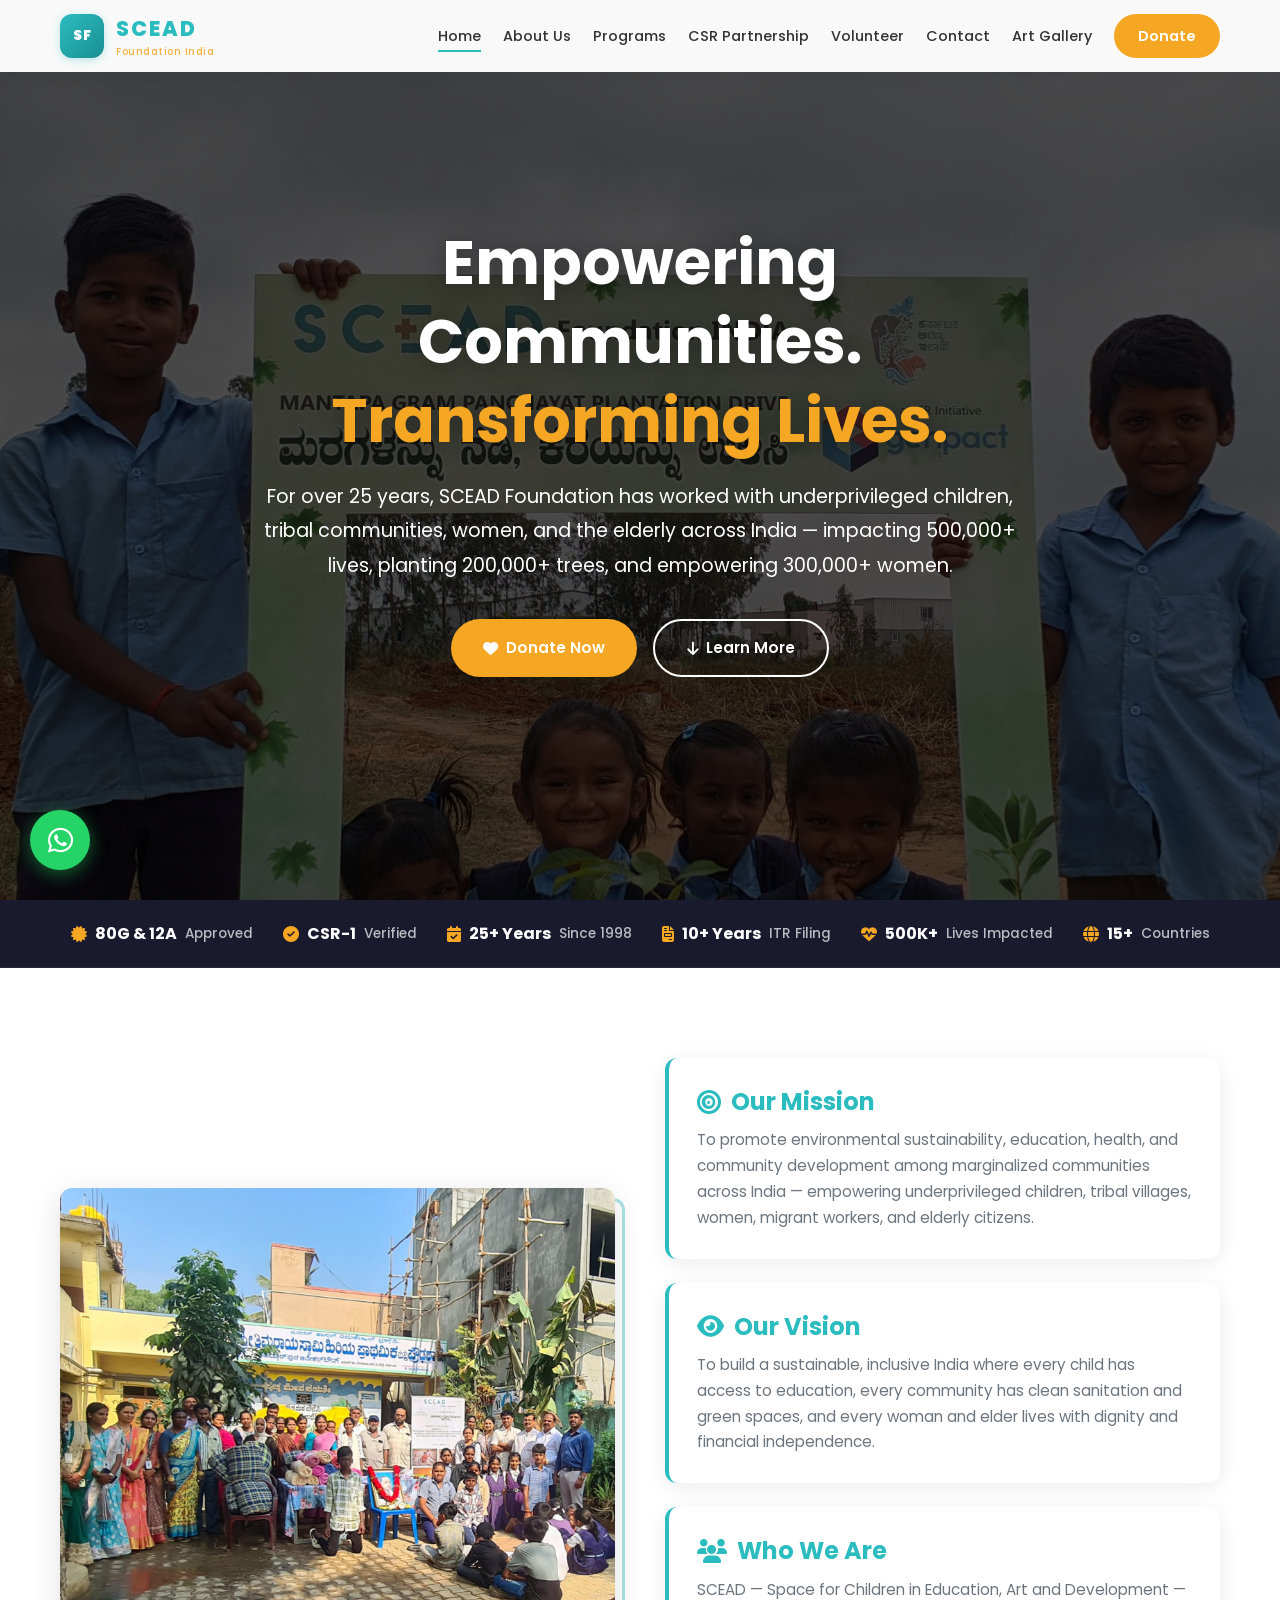
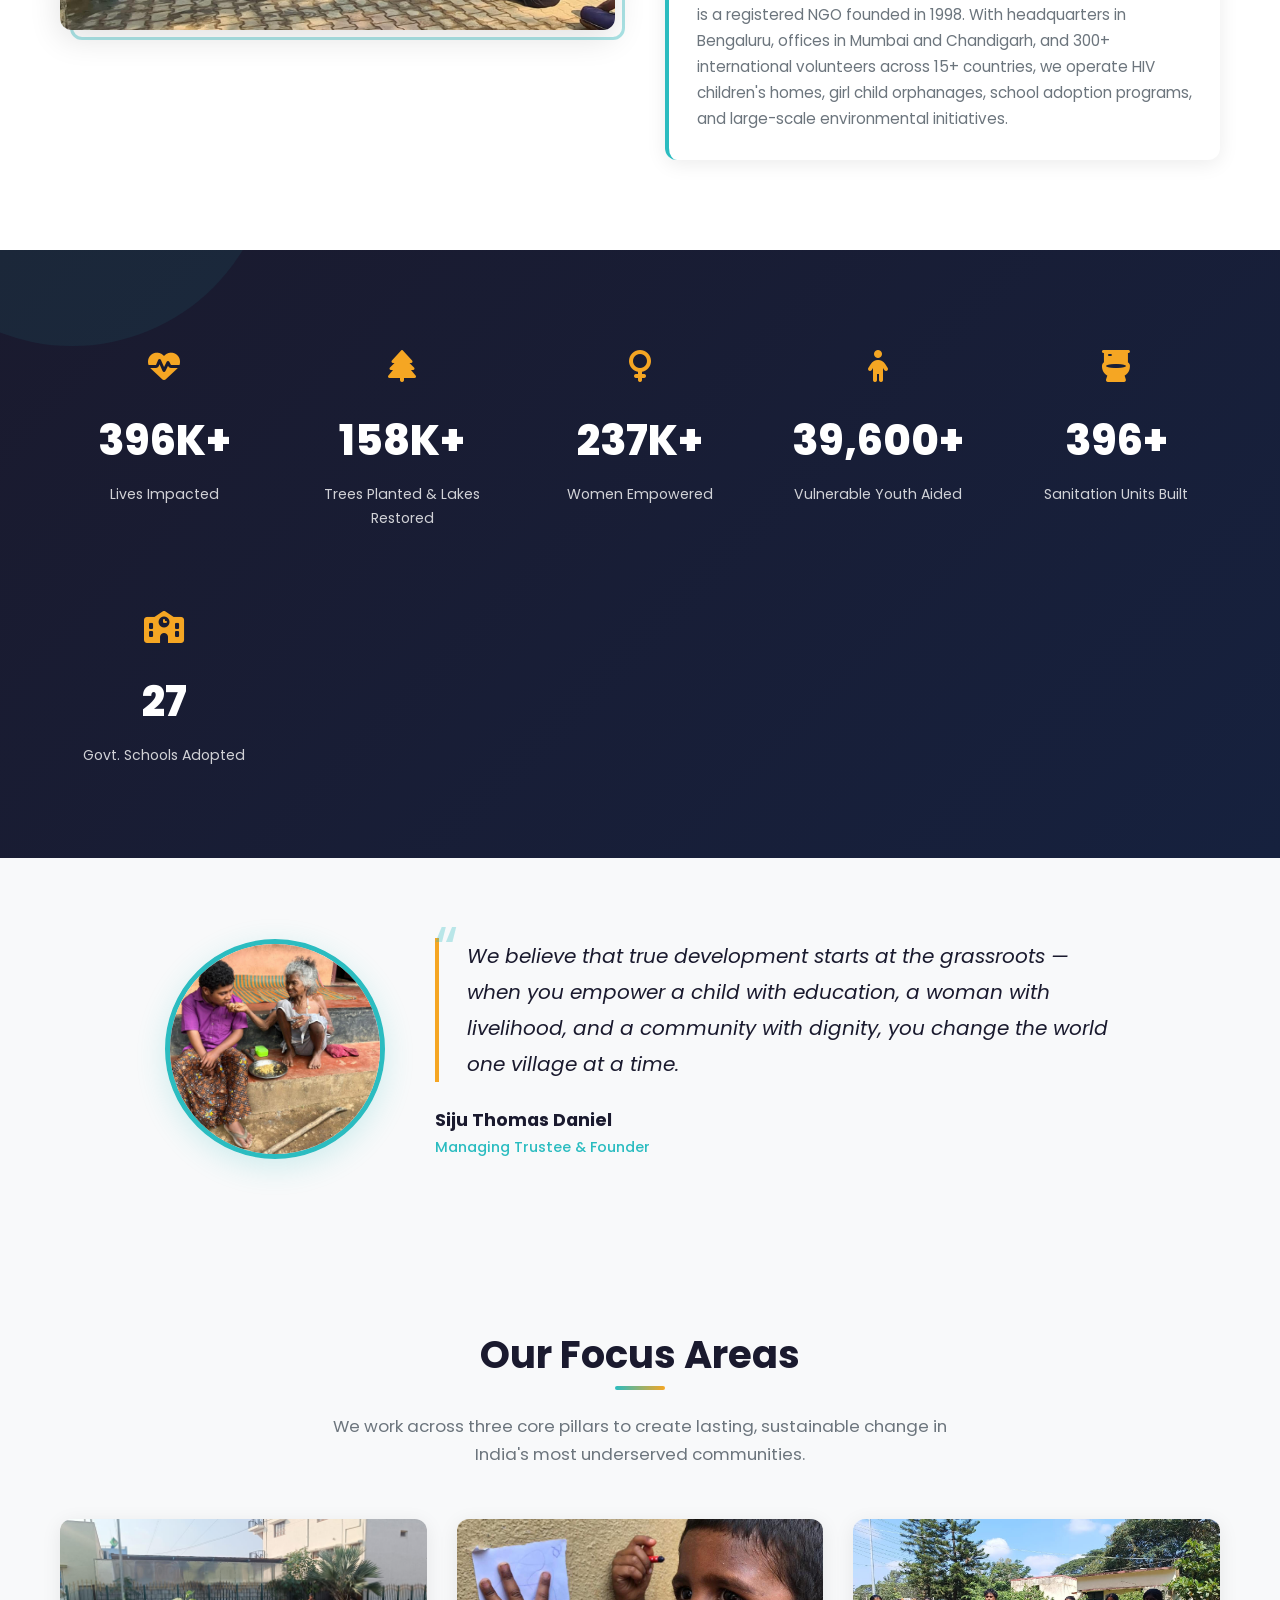
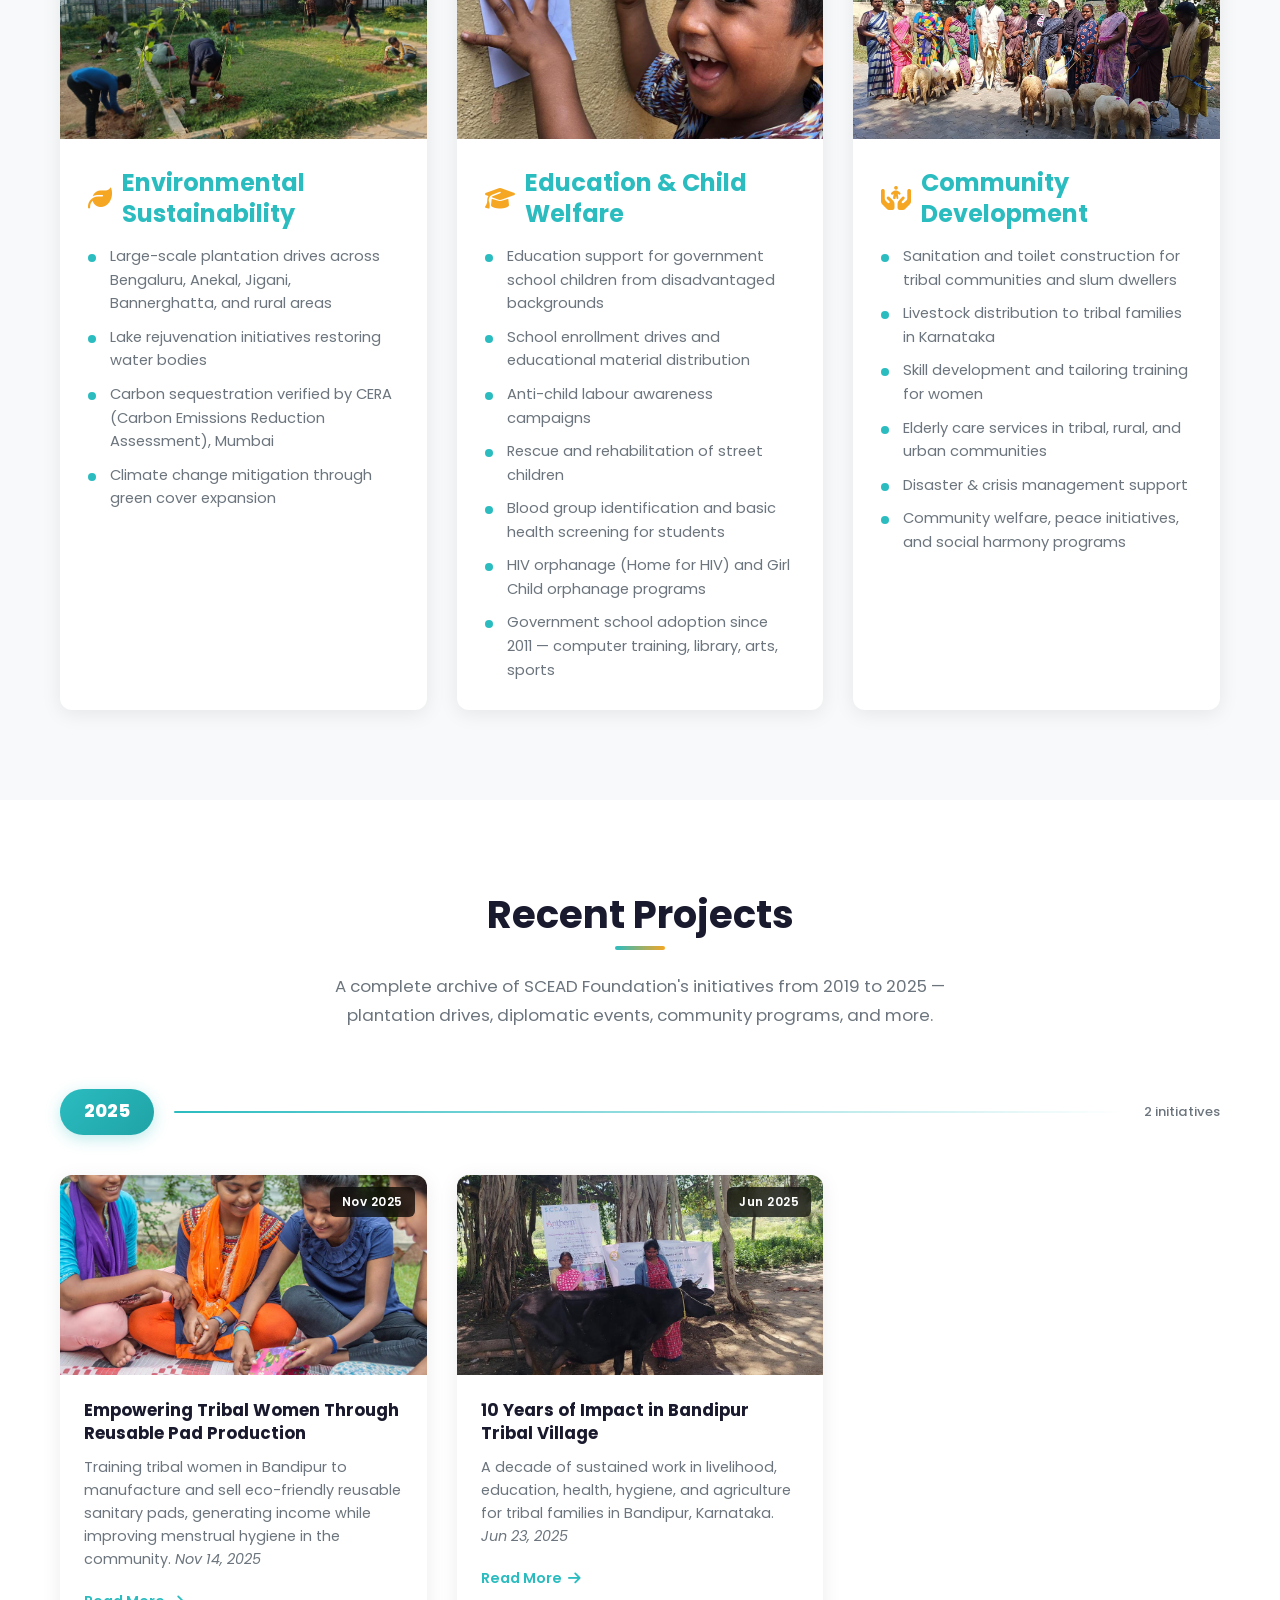
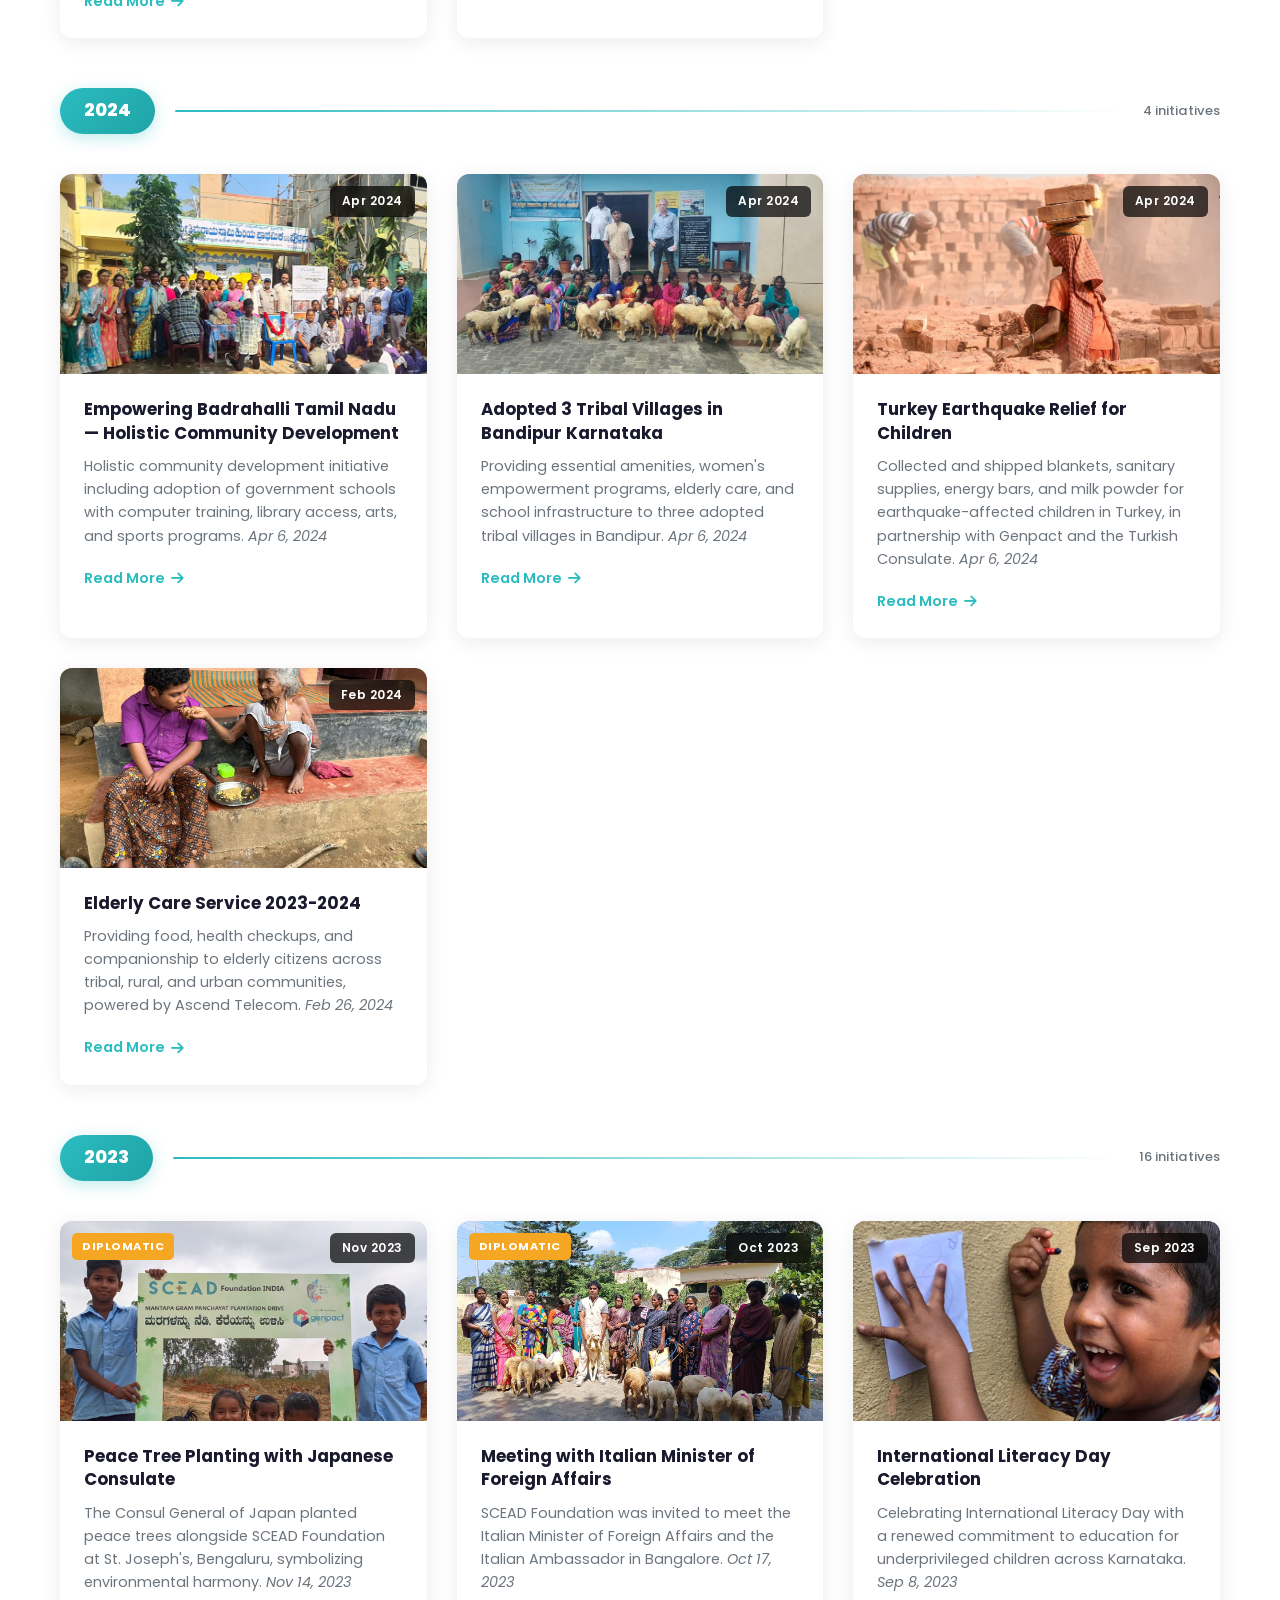
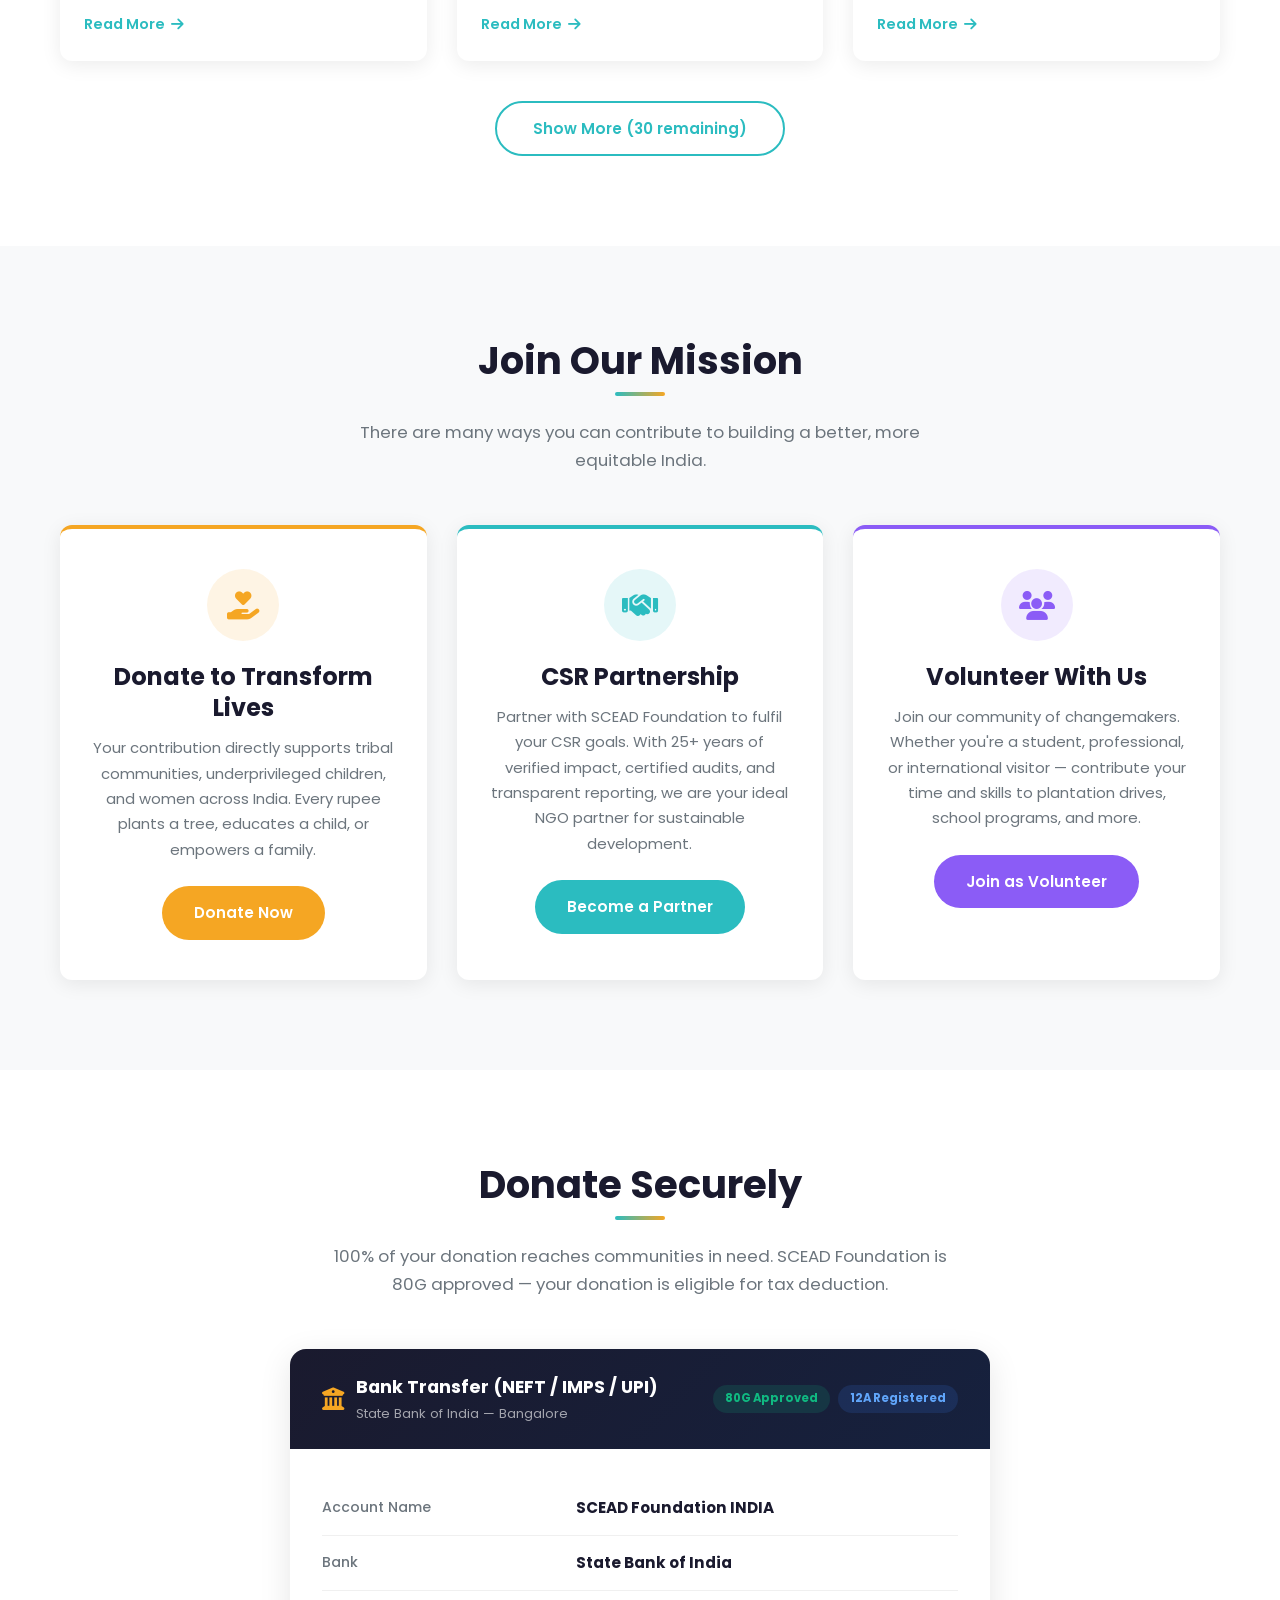
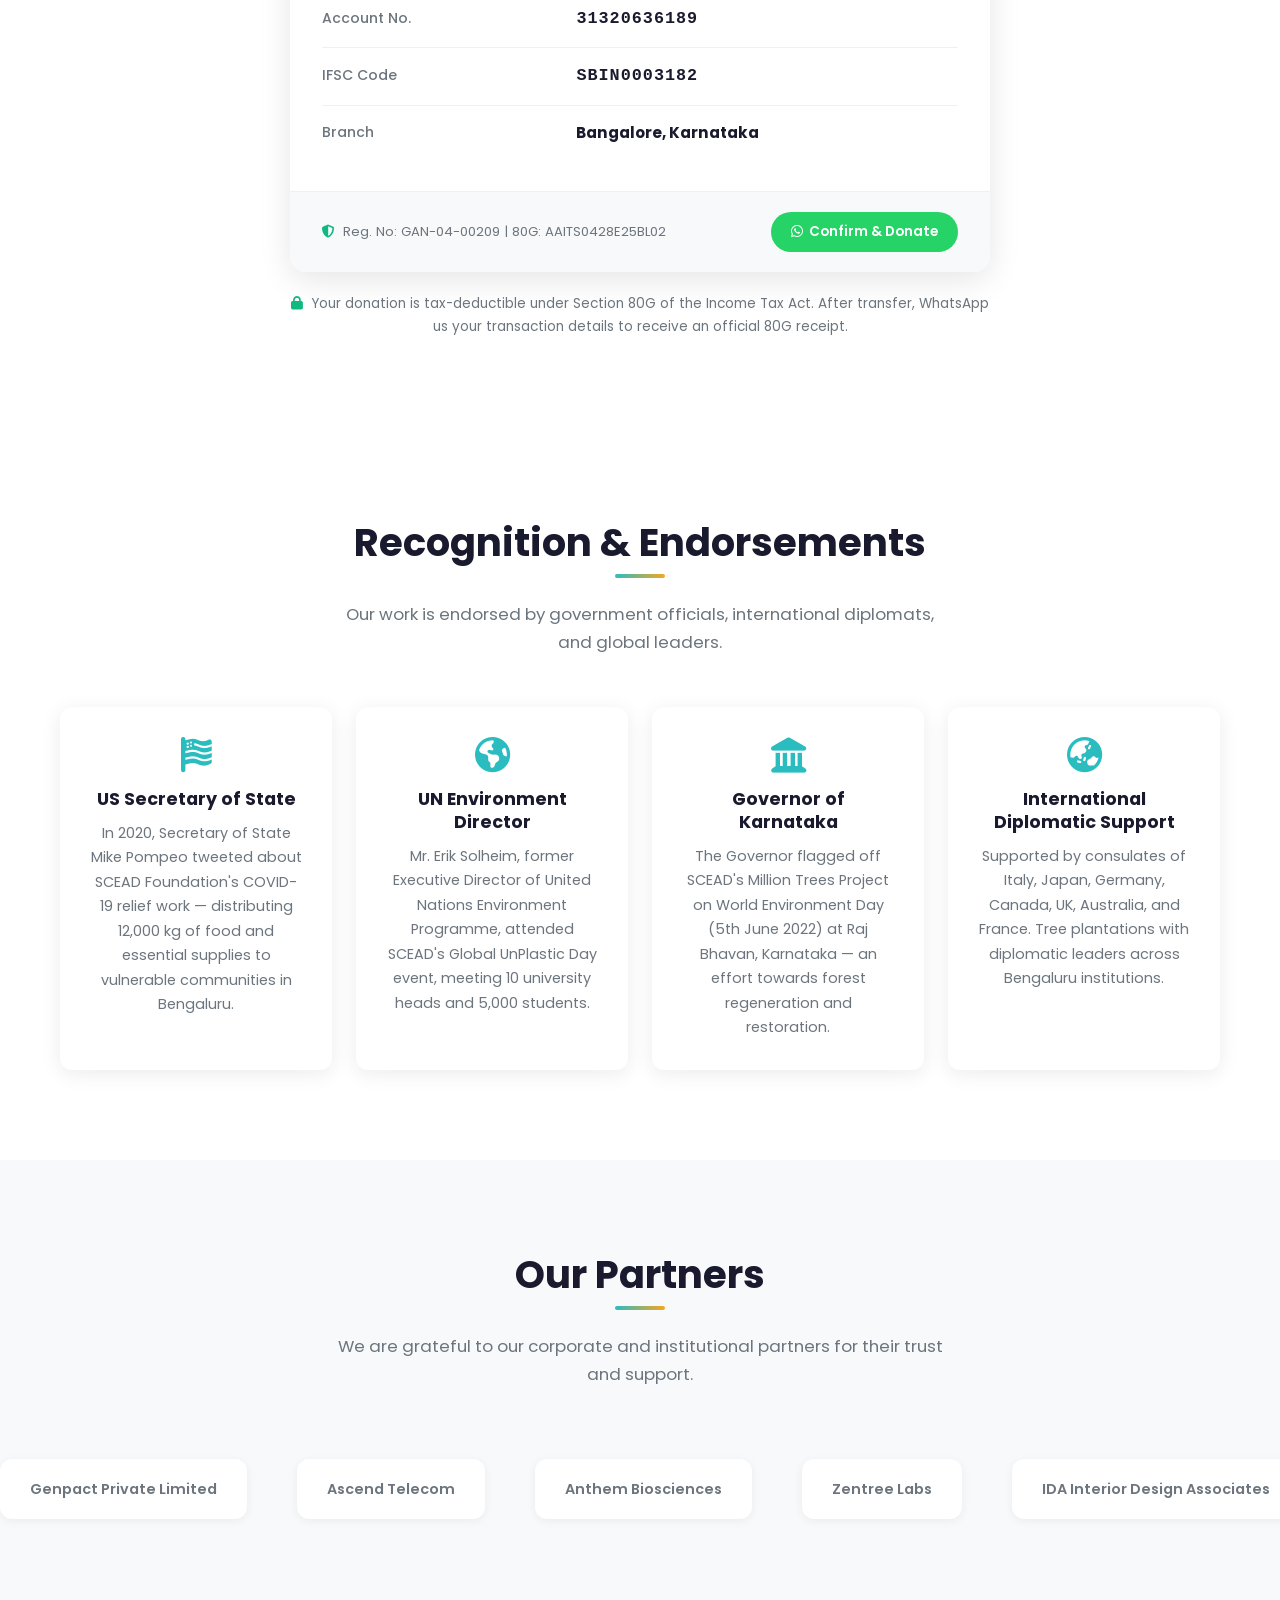
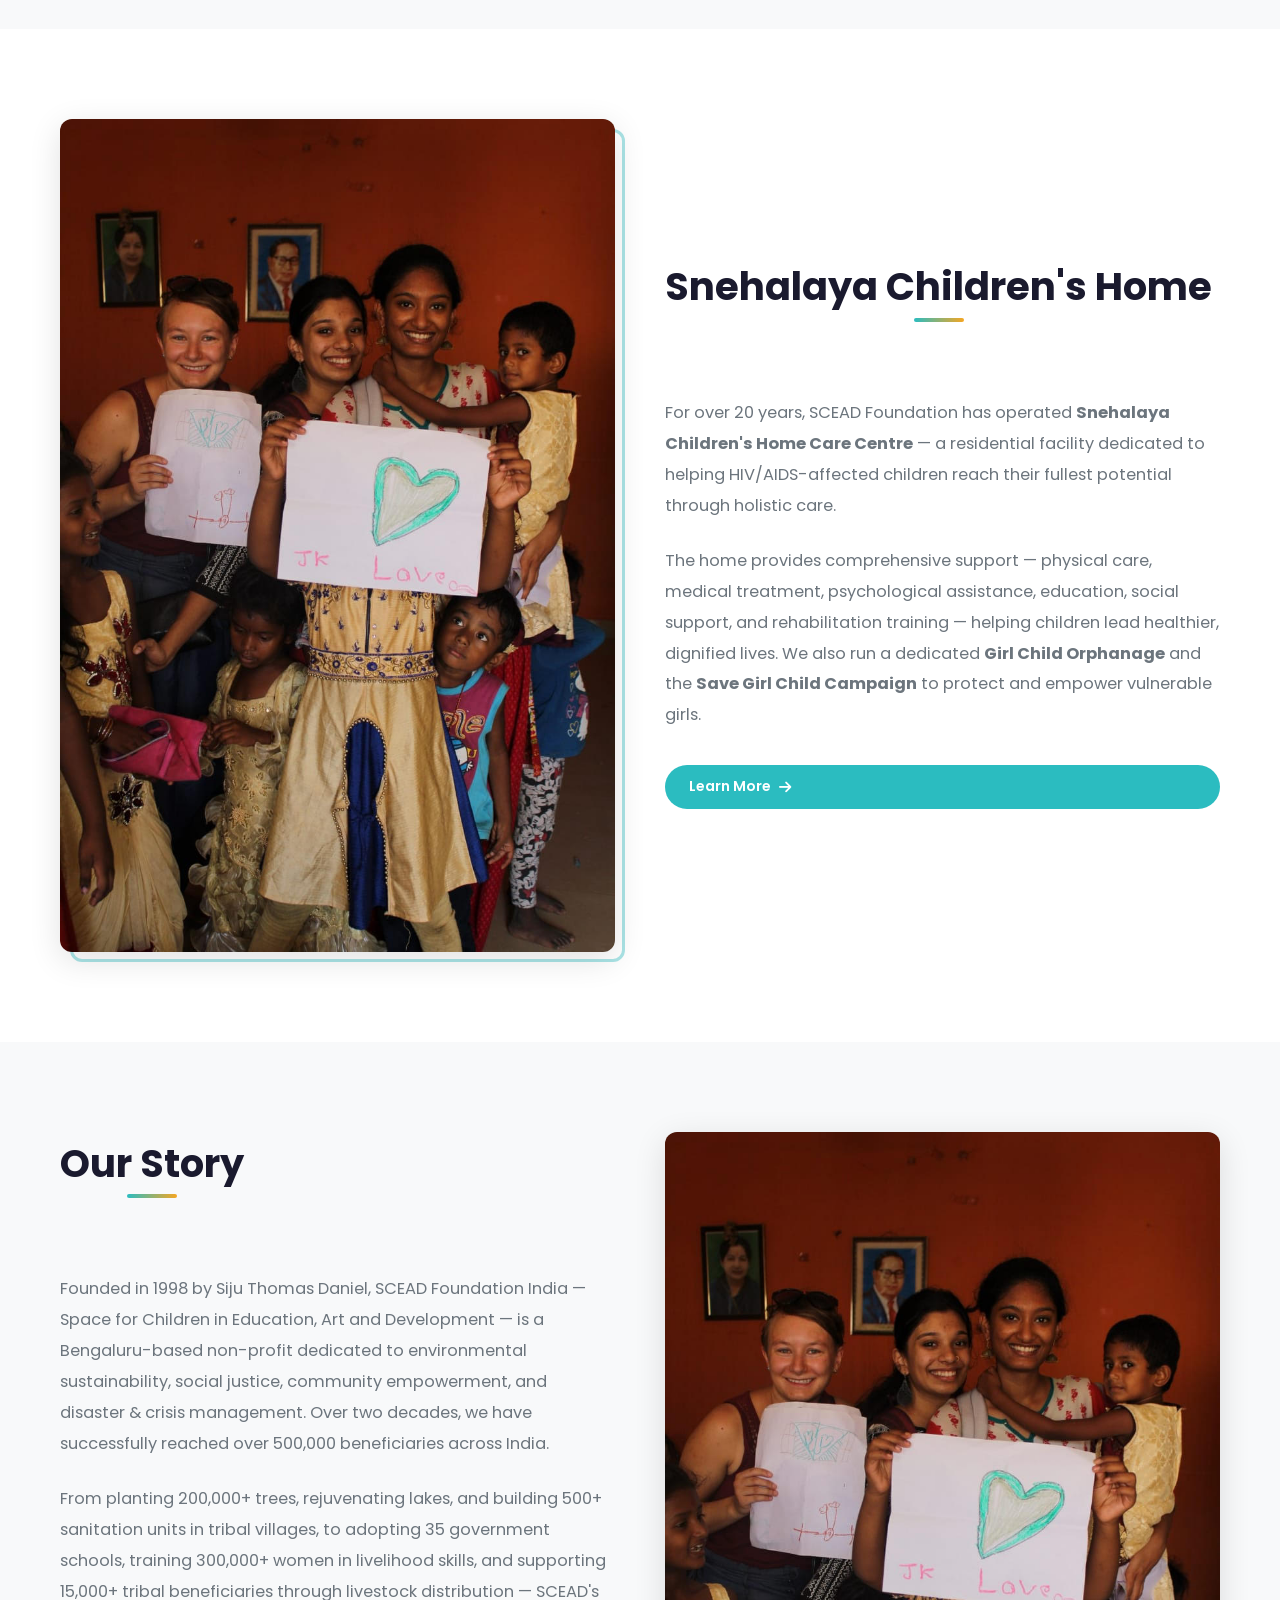
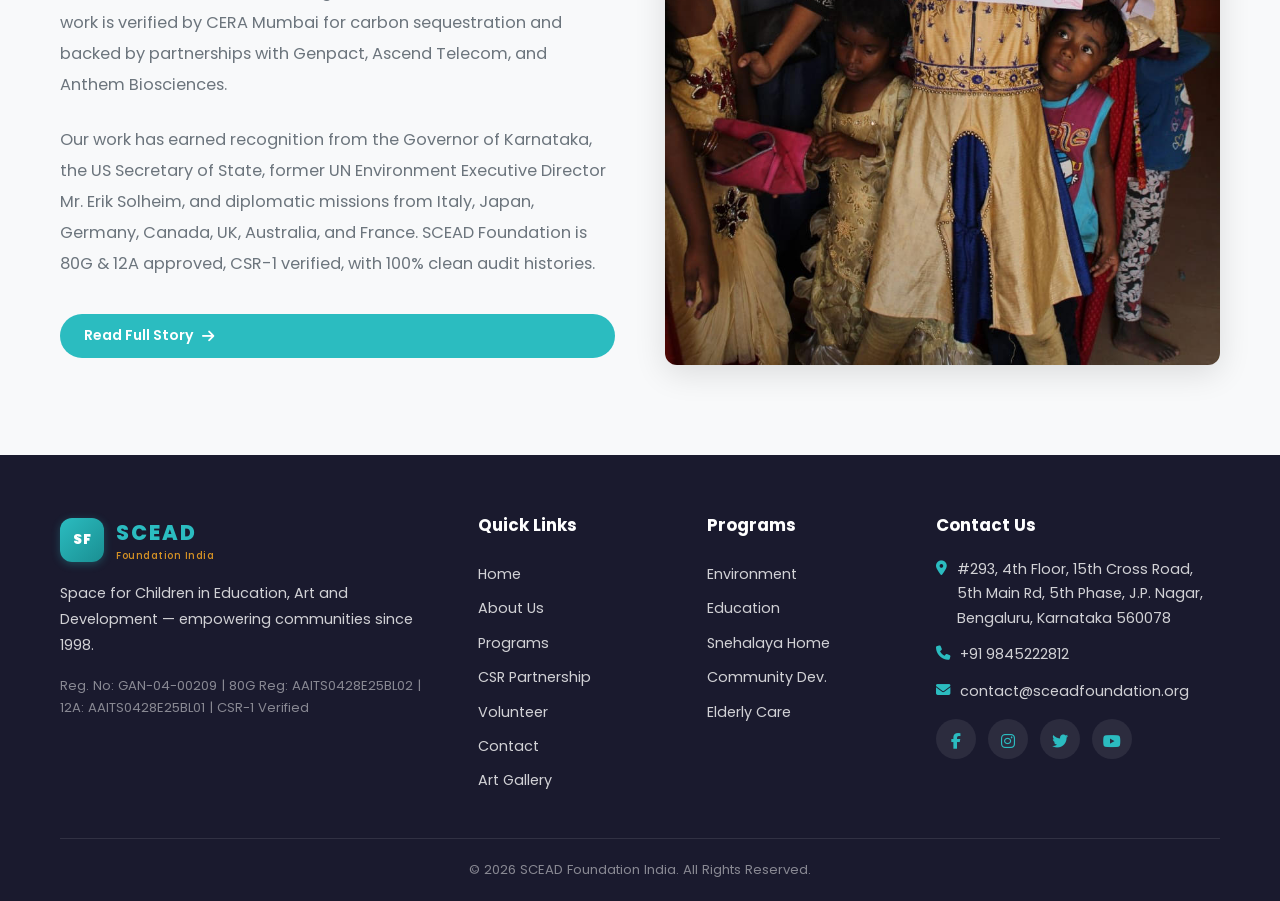
==== commit da48da99: "Add bank donation details section — SBI account, 80G badge, WhatsApp confirm, trust note" ====
--- a/index.html
+++ b/index.html
@@ -143,7 +143,7 @@
         <a href="volunteer.html">Volunteer</a>
         <a href="contact.html">Contact</a>
         <a href="art-gallery.html">Art Gallery</a>
-        <a href="#donate" class="nav-donate">Donate</a>
+        <a href="#donate-details" class="nav-donate">Donate</a>
       </div>
       <button class="hamburger" id="hamburger" aria-label="Toggle navigation menu" aria-expanded="false">
         <span></span><span></span><span></span>
@@ -158,7 +158,7 @@
       <h1 data-aos="fade-up">Empowering Communities.<br><span>Transforming Lives.</span></h1>
       <p data-aos="fade-up" data-aos-delay="200">For over 25 years, SCEAD Foundation has worked with underprivileged children, tribal communities, women, and the elderly across India — impacting 500,000+ lives, planting 200,000+ trees, and empowering 300,000+ women.</p>
       <div class="hero-buttons" data-aos="fade-up" data-aos-delay="400">
-        <a href="#donate" class="btn btn-primary"><i class="fas fa-heart"></i> Donate Now</a>
+        <a href="#donate-details" class="btn btn-primary"><i class="fas fa-heart"></i> Donate Now</a>
         <a href="#about" class="btn btn-outline"><i class="fas fa-arrow-down"></i> Learn More</a>
       </div>
     </div>
@@ -828,8 +828,8 @@
         <div class="cta-card" data-aos="fade-up">
           <div class="cta-icon"><i class="fas fa-hand-holding-heart"></i></div>
           <h3>Donate to Transform Lives</h3>
-          <p>Your contribution to SCEAD Foundation directly supports tribal communities, underprivileged children, and women across India. Every rupee plants a tree, educates a child, or empowers a family.</p>
-          <a href="#donate" class="btn btn-primary">Donate Now</a>
+          <p>Your contribution directly supports tribal communities, underprivileged children, and women across India. Every rupee plants a tree, educates a child, or empowers a family.</p>
+          <a href="#donate-details" class="btn btn-primary">Donate Now</a>
         </div>
         <div class="cta-card" data-aos="fade-up" data-aos-delay="150">
           <div class="cta-icon"><i class="fas fa-handshake"></i></div>
@@ -843,6 +843,75 @@
           <p>Join our community of changemakers. Whether you're a student, professional, or international visitor — contribute your time and skills to plantation drives, school programs, and more.</p>
           <a href="volunteer.html" class="btn btn-teal" style="background: #8B5CF6;">Join as Volunteer</a>
         </div>
+      </div>
+    </div>
+  </section>
+
+  <!-- Donate — Bank Details -->
+  <section class="section" id="donate-details">
+    <div class="container">
+      <div class="section-header" data-aos="fade-up">
+        <h2>Donate Securely</h2>
+        <p>100% of your donation reaches communities in need. SCEAD Foundation is 80G approved — your donation is eligible for tax deduction.</p>
+      </div>
+      <div style="max-width: 700px; margin: 0 auto;" data-aos="fade-up">
+        <!-- Bank Details Card -->
+        <div style="background: var(--white); border-radius: 16px; box-shadow: 0 8px 32px rgba(0,0,0,0.1); overflow: hidden;">
+          <!-- Header -->
+          <div style="background: linear-gradient(135deg, var(--dark), #16213e); padding: 24px 32px; display: flex; align-items: center; justify-content: space-between; flex-wrap: wrap; gap: 12px;">
+            <div style="display: flex; align-items: center; gap: 12px;">
+              <i class="fas fa-building-columns" style="font-size: 1.4rem; color: var(--secondary);"></i>
+              <div>
+                <div style="color: var(--white); font-weight: 700; font-size: 1.1rem;">Bank Transfer (NEFT / IMPS / UPI)</div>
+                <div style="color: rgba(255,255,255,0.6); font-size: 0.82rem;">State Bank of India — Bangalore</div>
+              </div>
+            </div>
+            <div style="display: flex; gap: 8px;">
+              <span style="background: rgba(16,185,129,0.15); color: #10B981; padding: 4px 12px; border-radius: 50px; font-size: 0.72rem; font-weight: 700;">80G Approved</span>
+              <span style="background: rgba(59,130,246,0.15); color: #60A5FA; padding: 4px 12px; border-radius: 50px; font-size: 0.72rem; font-weight: 700;">12A Registered</span>
+            </div>
+          </div>
+          <!-- Body -->
+          <div style="padding: 32px;">
+            <table style="width: 100%; border-collapse: collapse;">
+              <tr>
+                <td style="padding: 14px 0; border-bottom: 1px solid #f0f0f0; color: var(--gray-600); font-size: 0.88rem; font-weight: 500; width: 40%;">Account Name</td>
+                <td style="padding: 14px 0; border-bottom: 1px solid #f0f0f0; color: var(--dark); font-weight: 700; font-size: 0.95rem;">SCEAD Foundation INDIA</td>
+              </tr>
+              <tr>
+                <td style="padding: 14px 0; border-bottom: 1px solid #f0f0f0; color: var(--gray-600); font-size: 0.88rem; font-weight: 500;">Bank</td>
+                <td style="padding: 14px 0; border-bottom: 1px solid #f0f0f0; color: var(--dark); font-weight: 700; font-size: 0.95rem;">State Bank of India</td>
+              </tr>
+              <tr>
+                <td style="padding: 14px 0; border-bottom: 1px solid #f0f0f0; color: var(--gray-600); font-size: 0.88rem; font-weight: 500;">Account No.</td>
+                <td style="padding: 14px 0; border-bottom: 1px solid #f0f0f0; color: var(--dark); font-weight: 700; font-size: 1.05rem; letter-spacing: 1px; font-family: 'Courier New', monospace;">31320636189</td>
+              </tr>
+              <tr>
+                <td style="padding: 14px 0; border-bottom: 1px solid #f0f0f0; color: var(--gray-600); font-size: 0.88rem; font-weight: 500;">IFSC Code</td>
+                <td style="padding: 14px 0; border-bottom: 1px solid #f0f0f0; color: var(--dark); font-weight: 700; font-size: 1.05rem; letter-spacing: 1px; font-family: 'Courier New', monospace;">SBIN0003182</td>
+              </tr>
+              <tr>
+                <td style="padding: 14px 0; color: var(--gray-600); font-size: 0.88rem; font-weight: 500;">Branch</td>
+                <td style="padding: 14px 0; color: var(--dark); font-weight: 700; font-size: 0.95rem;">Bangalore, Karnataka</td>
+              </tr>
+            </table>
+          </div>
+          <!-- Footer -->
+          <div style="background: var(--light-bg); padding: 20px 32px; display: flex; align-items: center; justify-content: space-between; flex-wrap: wrap; gap: 12px; border-top: 1px solid #f0f0f0;">
+            <div style="display: flex; align-items: center; gap: 8px; color: var(--gray-600); font-size: 0.82rem;">
+              <i class="fas fa-shield-halved" style="color: #10B981;"></i>
+              <span>Reg. No: GAN-04-00209 | 80G: AAITS0428E25BL02</span>
+            </div>
+            <a href="https://wa.me/919845222812?text=Hello%20SCEAD%20Foundation!%20I%20would%20like%20to%20make%20a%20donation.%20Please%20confirm%20the%20bank%20details." target="_blank" style="display: inline-flex; align-items: center; gap: 6px; background: #25D366; color: white; padding: 8px 20px; border-radius: 50px; font-size: 0.85rem; font-weight: 600; text-decoration: none; transition: all 0.3s ease;">
+              <i class="fab fa-whatsapp"></i> Confirm &amp; Donate
+            </a>
+          </div>
+        </div>
+        <!-- Trust Note -->
+        <p style="text-align: center; margin-top: 20px; color: var(--gray-600); font-size: 0.85rem; line-height: 1.7;">
+          <i class="fas fa-lock" style="color: #10B981; margin-right: 4px;"></i>
+          Your donation is tax-deductible under Section 80G of the Income Tax Act. After transfer, WhatsApp us your transaction details to receive an official 80G receipt.
+        </p>
       </div>
     </div>
   </section>
@@ -1018,7 +1087,7 @@
   <a href="https://wa.me/919845222812?text=Hello%20SCEAD%20Foundation!%20I%20visited%20your%20website%20and%20would%20love%20to%20know%20more%20about%20your%20work.%20How%20can%20I%20contribute%3F" target="_blank" rel="noopener" class="whatsapp-float" aria-label="Chat on WhatsApp"><i class="fab fa-whatsapp"></i></a>
 
   <!-- Mobile Donate Float -->
-  <a href="#donate" class="donate-float"><i class="fas fa-heart"></i> Donate Now</a>
+  <a href="#donate-details" class="donate-float"><i class="fas fa-heart"></i> Donate Now</a>
 
   <script src="scripts.js"></script>
 </body>
--- a/styles.css
+++ b/styles.css
@@ -1209,26 +1209,73 @@
 }
 
 @media (max-width: 768px) {
-  .section { padding: 60px 0; }
-
-  .hero-content h1 { font-size: 2rem; }
-
-  .stats-grid { grid-template-columns: repeat(2, 1fr); gap: 20px; }
-  .stat-number { font-size: 2rem; }
-
-  .footer-grid { grid-template-columns: 1fr; }
+  .section { padding: 50px 0; }
+
+  .hero { min-height: 90vh; }
+  .hero-content h1 { font-size: 1.65rem; line-height: 1.25; }
+  .hero-content p { font-size: 0.92rem; line-height: 1.7; padding: 0 4px; }
+
+  .stats-grid { grid-template-columns: repeat(2, 1fr); gap: 16px; }
+  .stat-number { font-size: 1.8rem; }
+  .stat-label { font-size: 0.78rem; }
+
+  .footer-grid { grid-template-columns: 1fr; gap: 30px; }
 
   .form-grid { grid-template-columns: 1fr; }
 
-  .page-hero { padding: 120px 0 60px; }
+  .page-hero { padding: 110px 0 50px; }
+  .page-hero h1 { font-size: 1.7rem; }
+  .page-hero p { font-size: 0.9rem; padding: 0 8px; }
+
+  .section-header { margin-bottom: 35px; }
+  .section-header h2 { font-size: 1.5rem; }
+  .section-header p { font-size: 0.9rem; }
+
+  .info-grid { grid-template-columns: 1fr; }
+
+  .founder-photo { width: 160px; height: 160px; }
+  .founder-content blockquote { font-size: 1.05rem; }
+
+  .project-card-body h3 { font-size: 0.95rem; }
+  .project-card-body p { font-size: 0.85rem; }
+
+  .year-divider .year-label { font-size: 0.95rem; padding: 6px 18px; }
+  .year-divider .year-count { font-size: 0.75rem; }
 }
 
 @media (max-width: 480px) {
   .stats-grid { grid-template-columns: repeat(2, 1fr); }
 
+  .hero-content h1 { font-size: 1.5rem; word-break: break-word; hyphens: auto; }
   .hero-buttons { flex-direction: column; align-items: center; }
+  .hero-buttons .btn { width: 100%; justify-content: center; }
 
   .container { padding: 0 16px; }
+
+  .page-hero h1 { font-size: 1.35rem; word-break: break-word; }
+  .page-hero p { font-size: 0.85rem; }
+
+  .section-header h2 { font-size: 1.2rem; word-break: break-word; }
+
+  .logo-text span:first-child { font-size: 1.1rem; letter-spacing: 1.5px; }
+  .logo-text span:last-child { font-size: 0.55rem; }
+  .logo-icon { width: 36px; height: 36px; font-size: 0.7rem; }
+
+  .navbar .container { height: 62px; }
+  .nav-links { top: 62px; }
+
+  .trust-strip .container { gap: 8px; justify-content: flex-start; overflow-x: auto; flex-wrap: nowrap; padding: 0 12px; }
+  .trust-badge { font-size: 0.7rem; gap: 4px; }
+  .trust-badge strong { font-size: 0.78rem; }
+
+  .about-card { padding: 20px; }
+  .about-card h3 { font-size: 1.05rem; }
+
+  .cta-card { padding: 28px 20px; }
+
+  .focus-card-body { padding: 20px; }
+
+  .partner-item { font-size: 0.82rem; padding: 14px 20px; }
 }
 
 /* ---------- Trust Badges Strip ---------- */
@@ -1351,7 +1398,8 @@
 
 @media (max-width: 768px) {
   .donate-float { display: flex; align-items: center; gap: 8px; }
-  .back-to-top { bottom: 80px; }
+  .back-to-top { bottom: 90px; right: 20px; width: 40px; height: 40px; font-size: 1rem; }
+  .whatsapp-float { bottom: 90px; left: 20px; width: 50px; height: 50px; font-size: 1.5rem; }
 }
 
 @keyframes pulse-donate {
